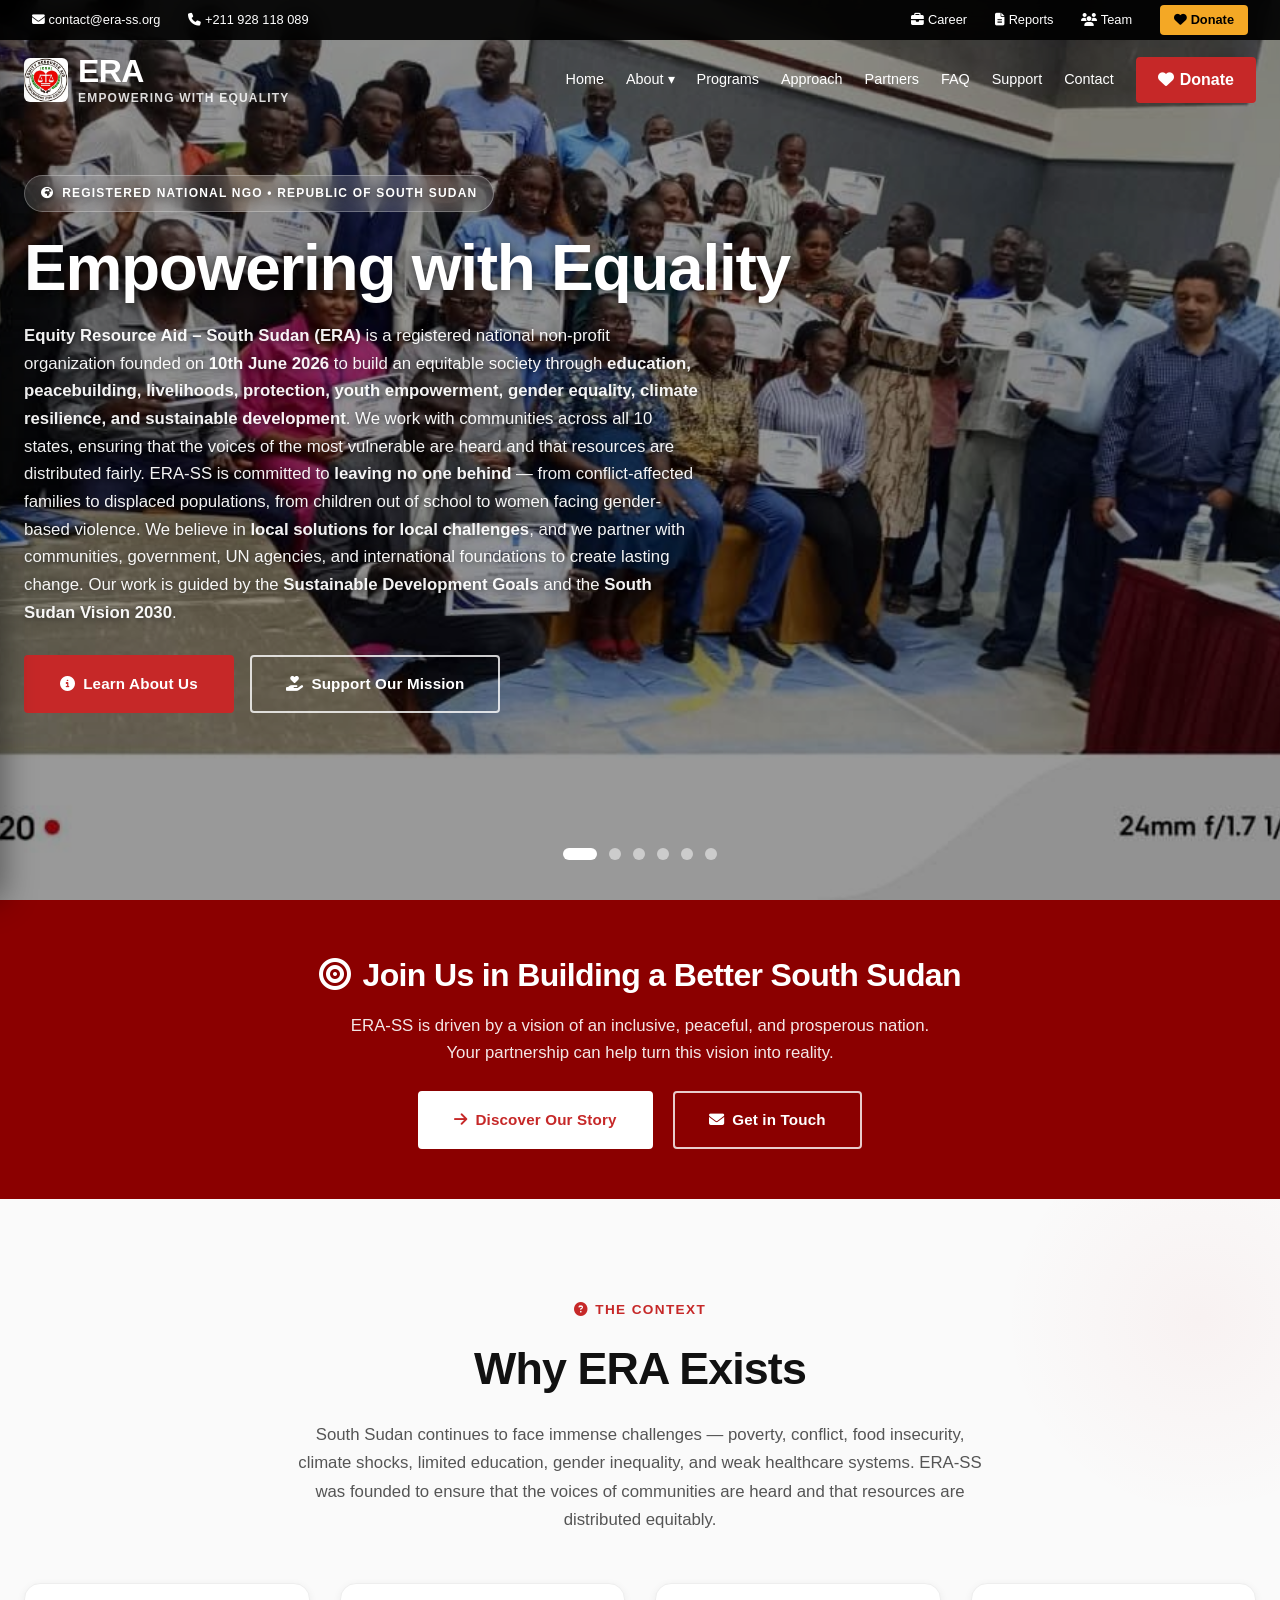
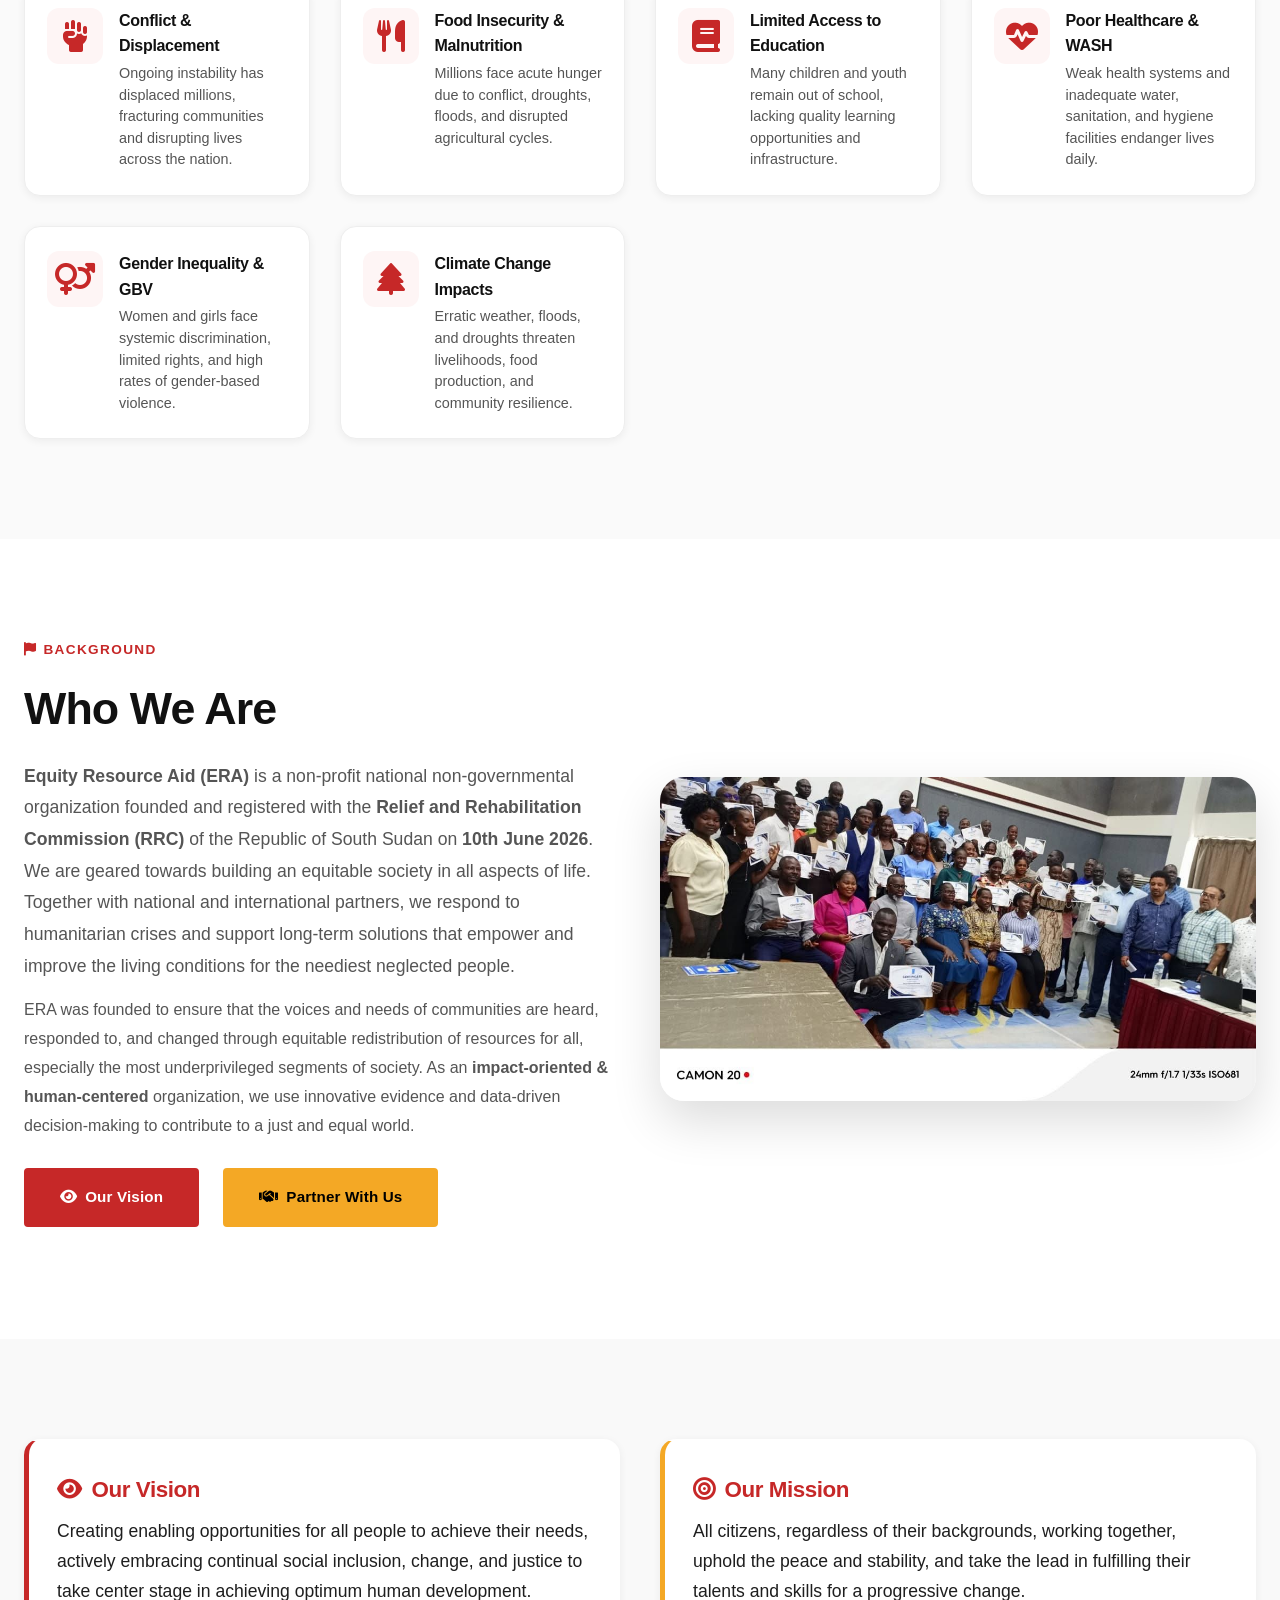
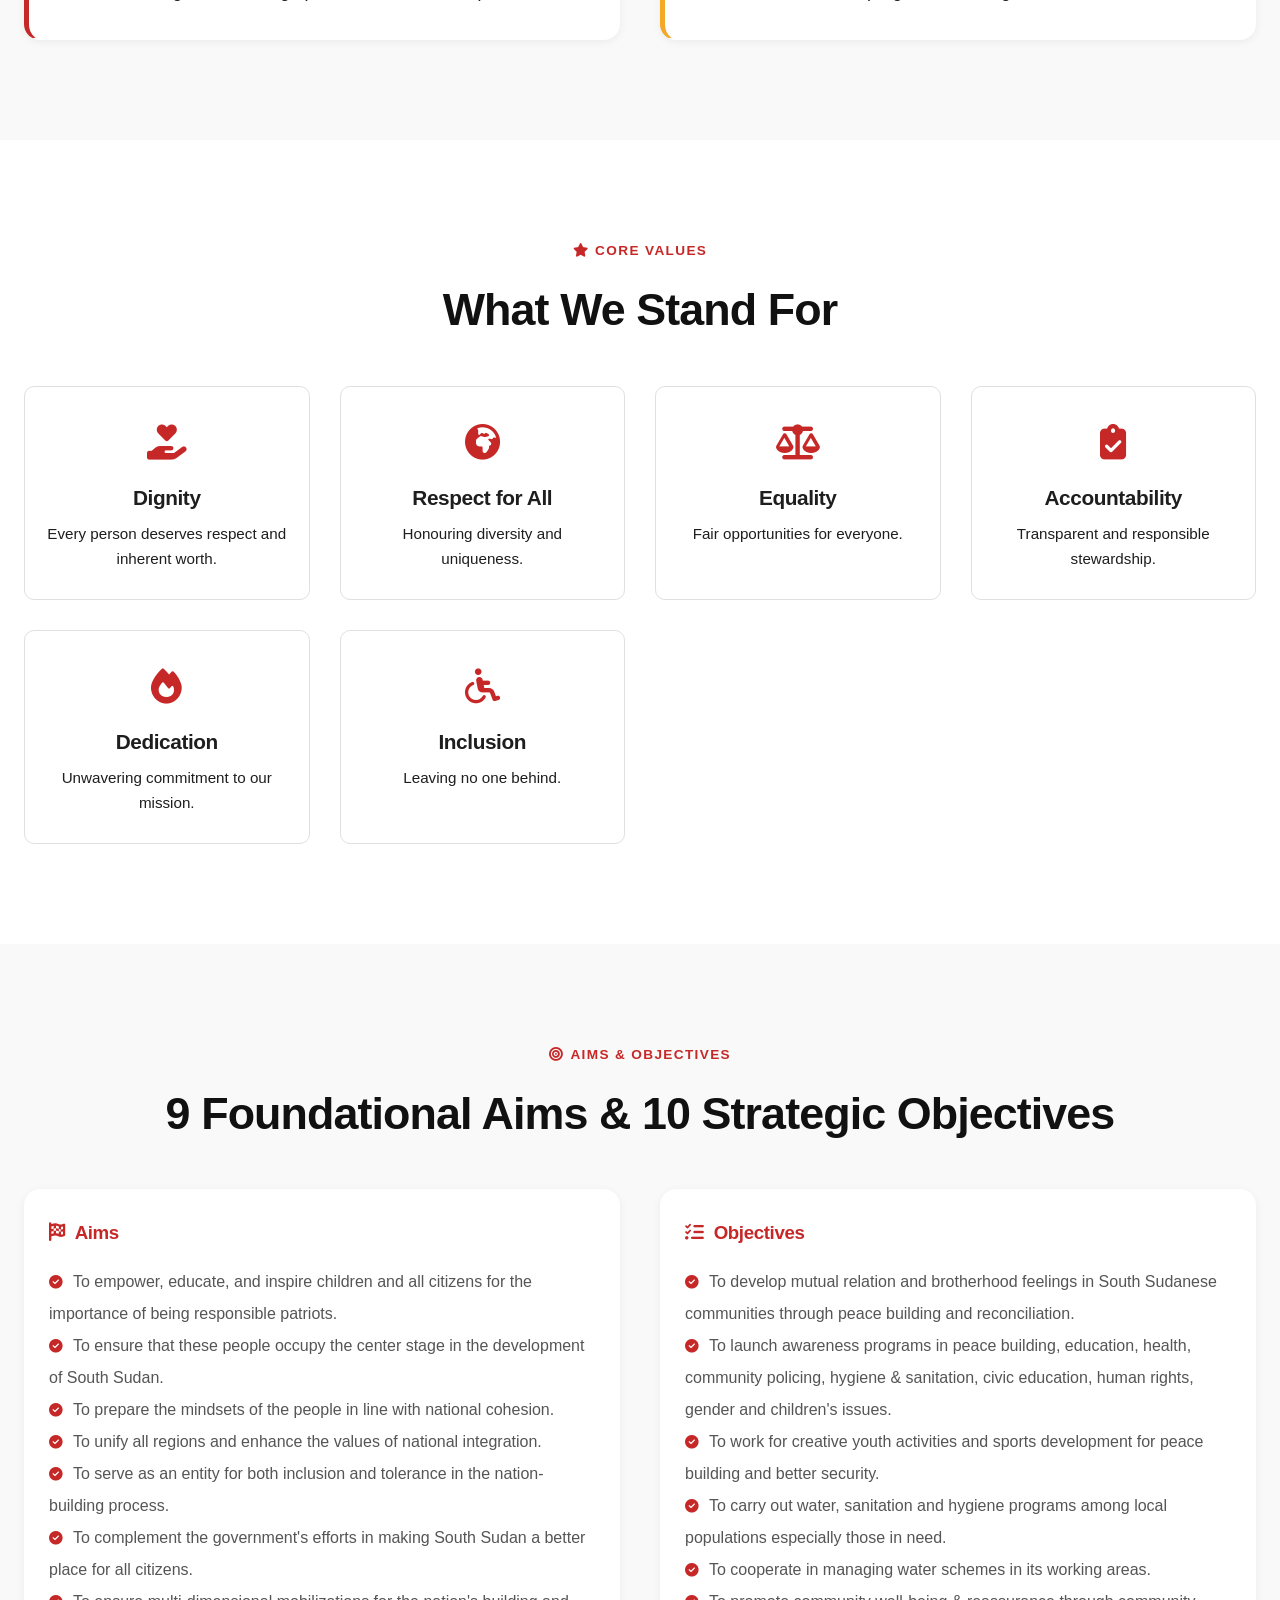
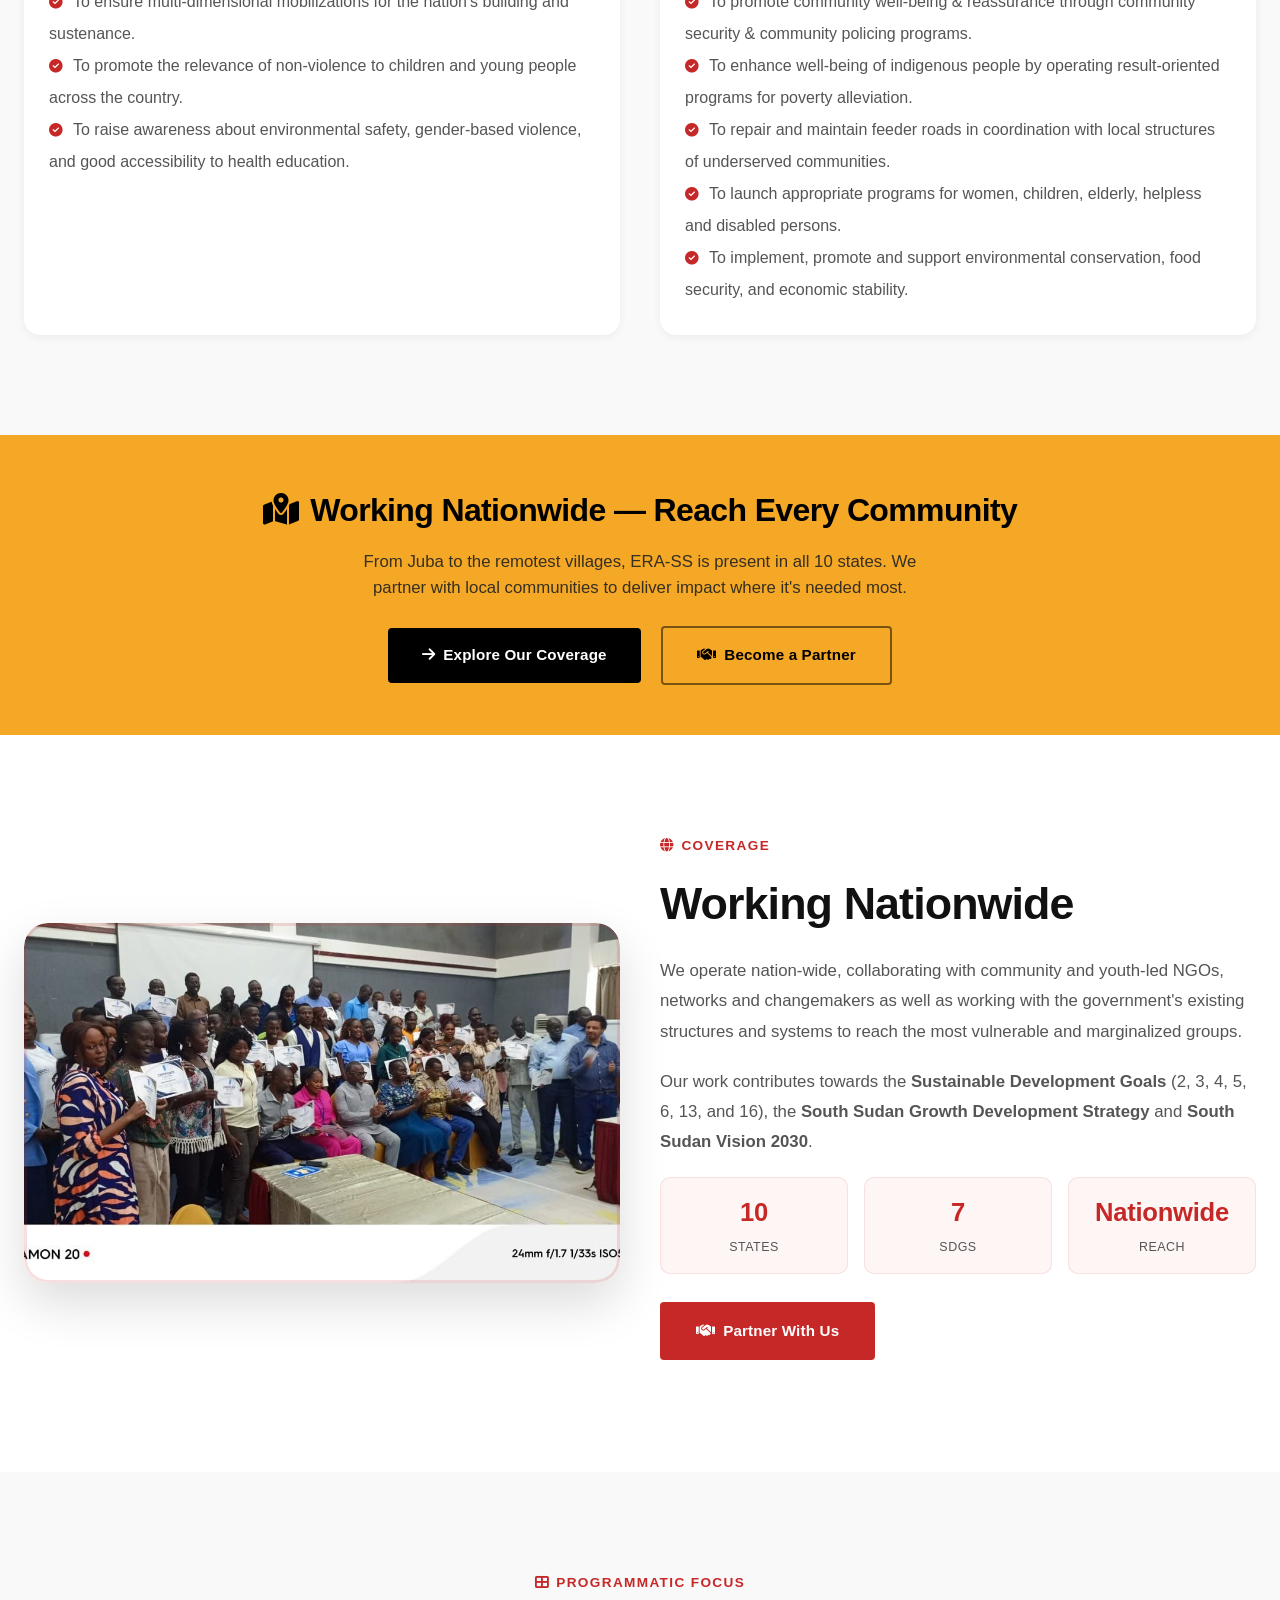
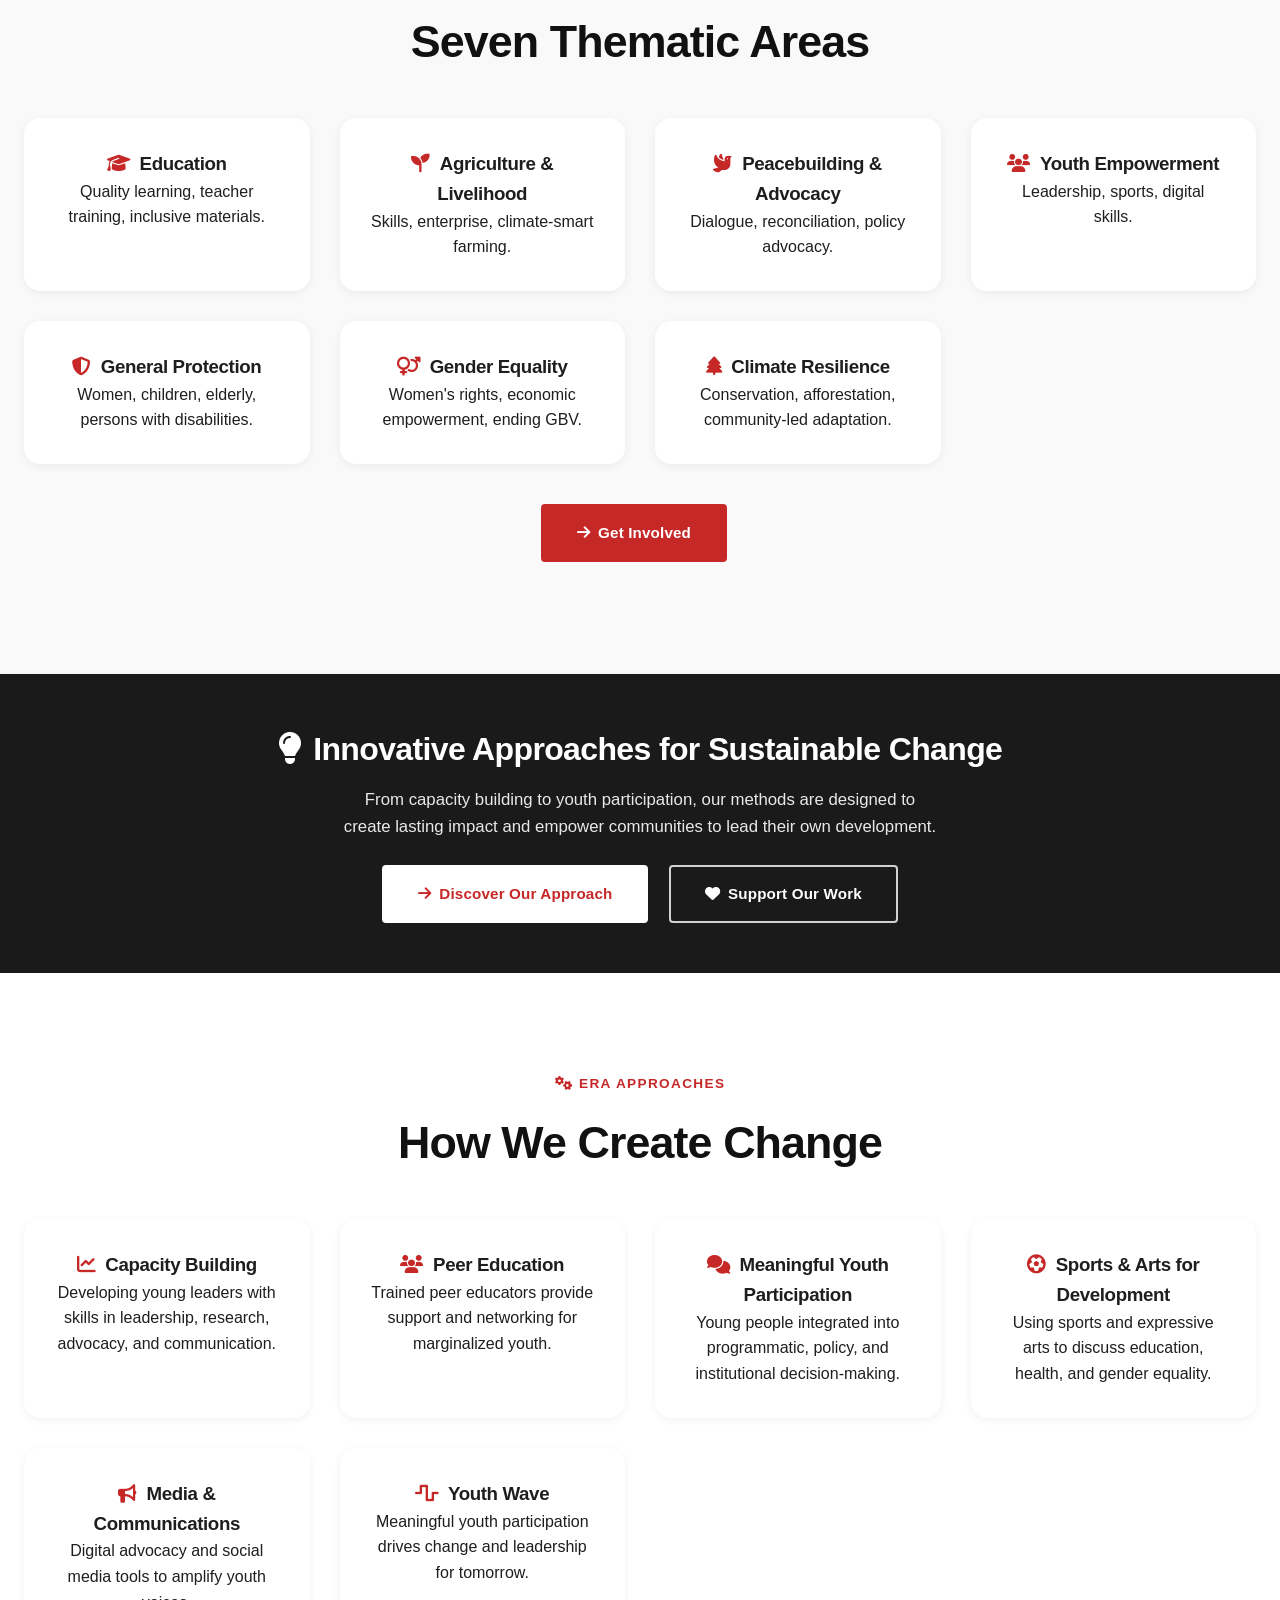
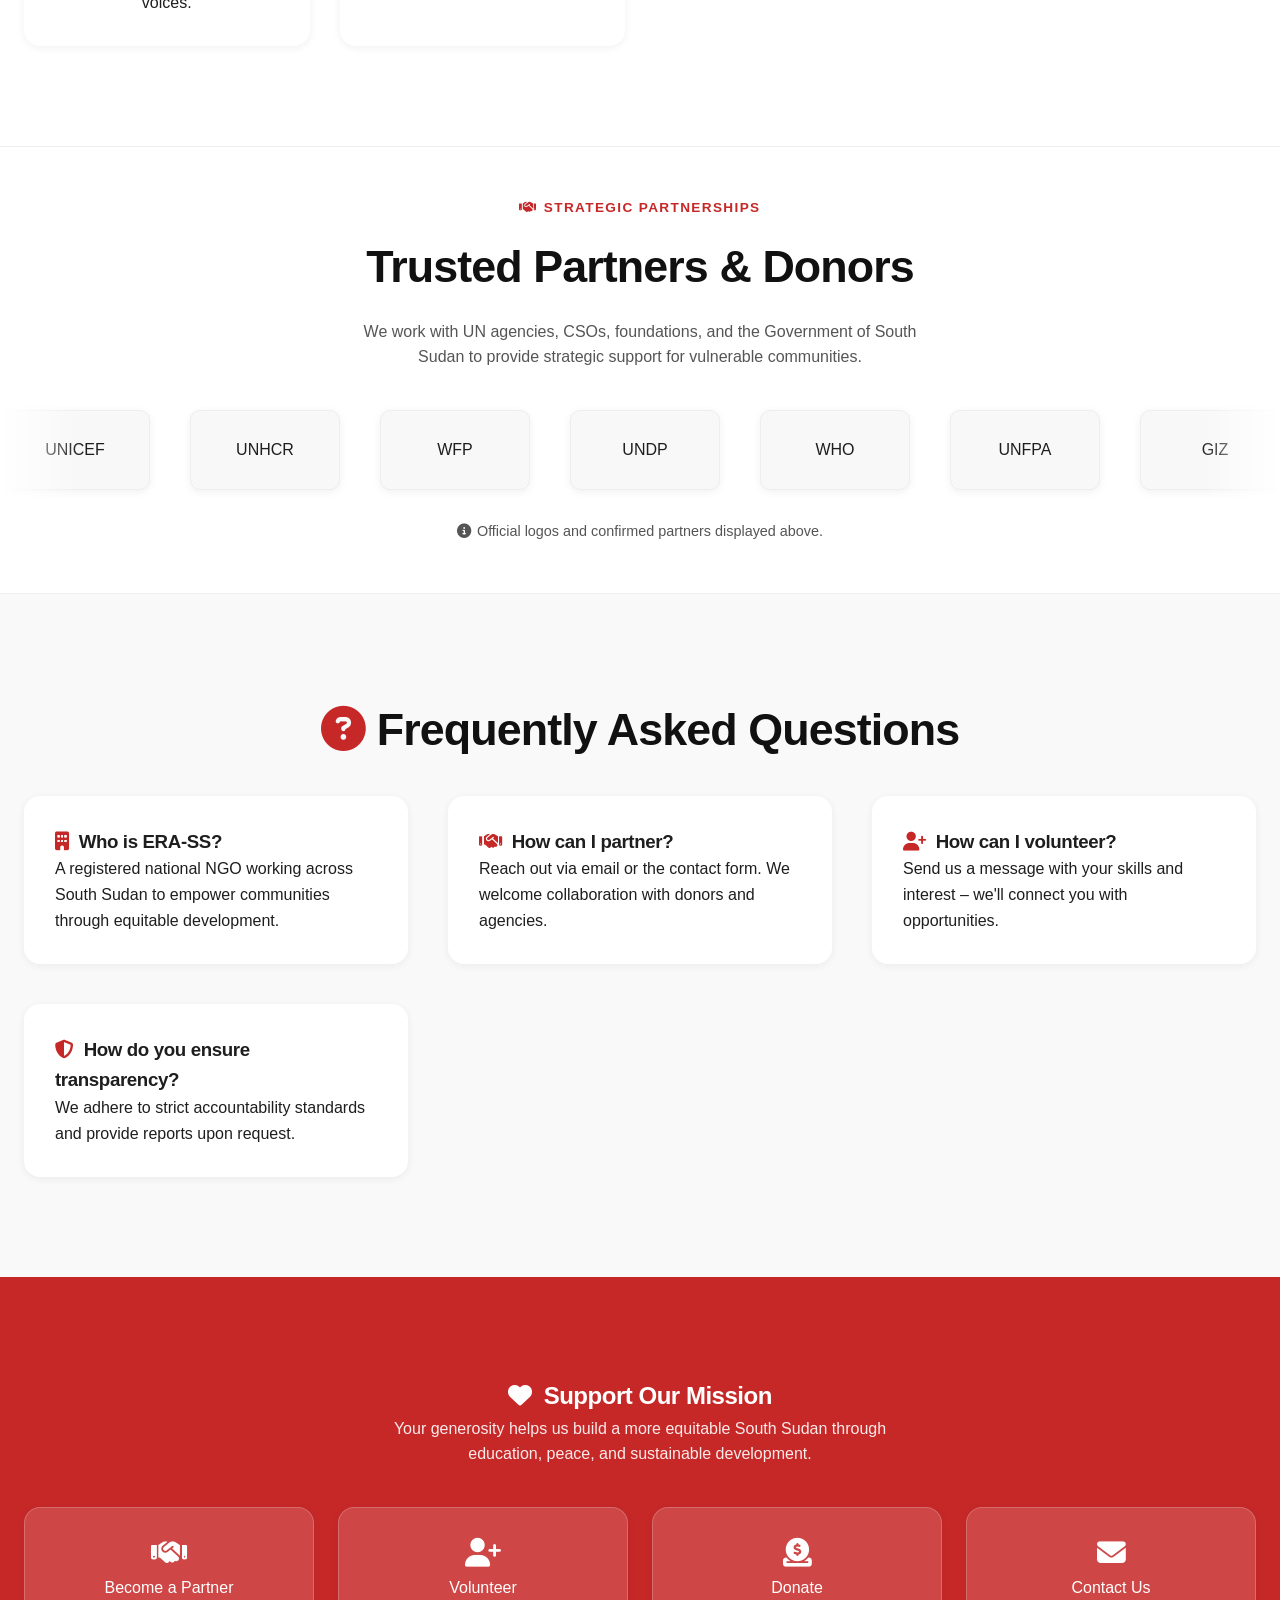
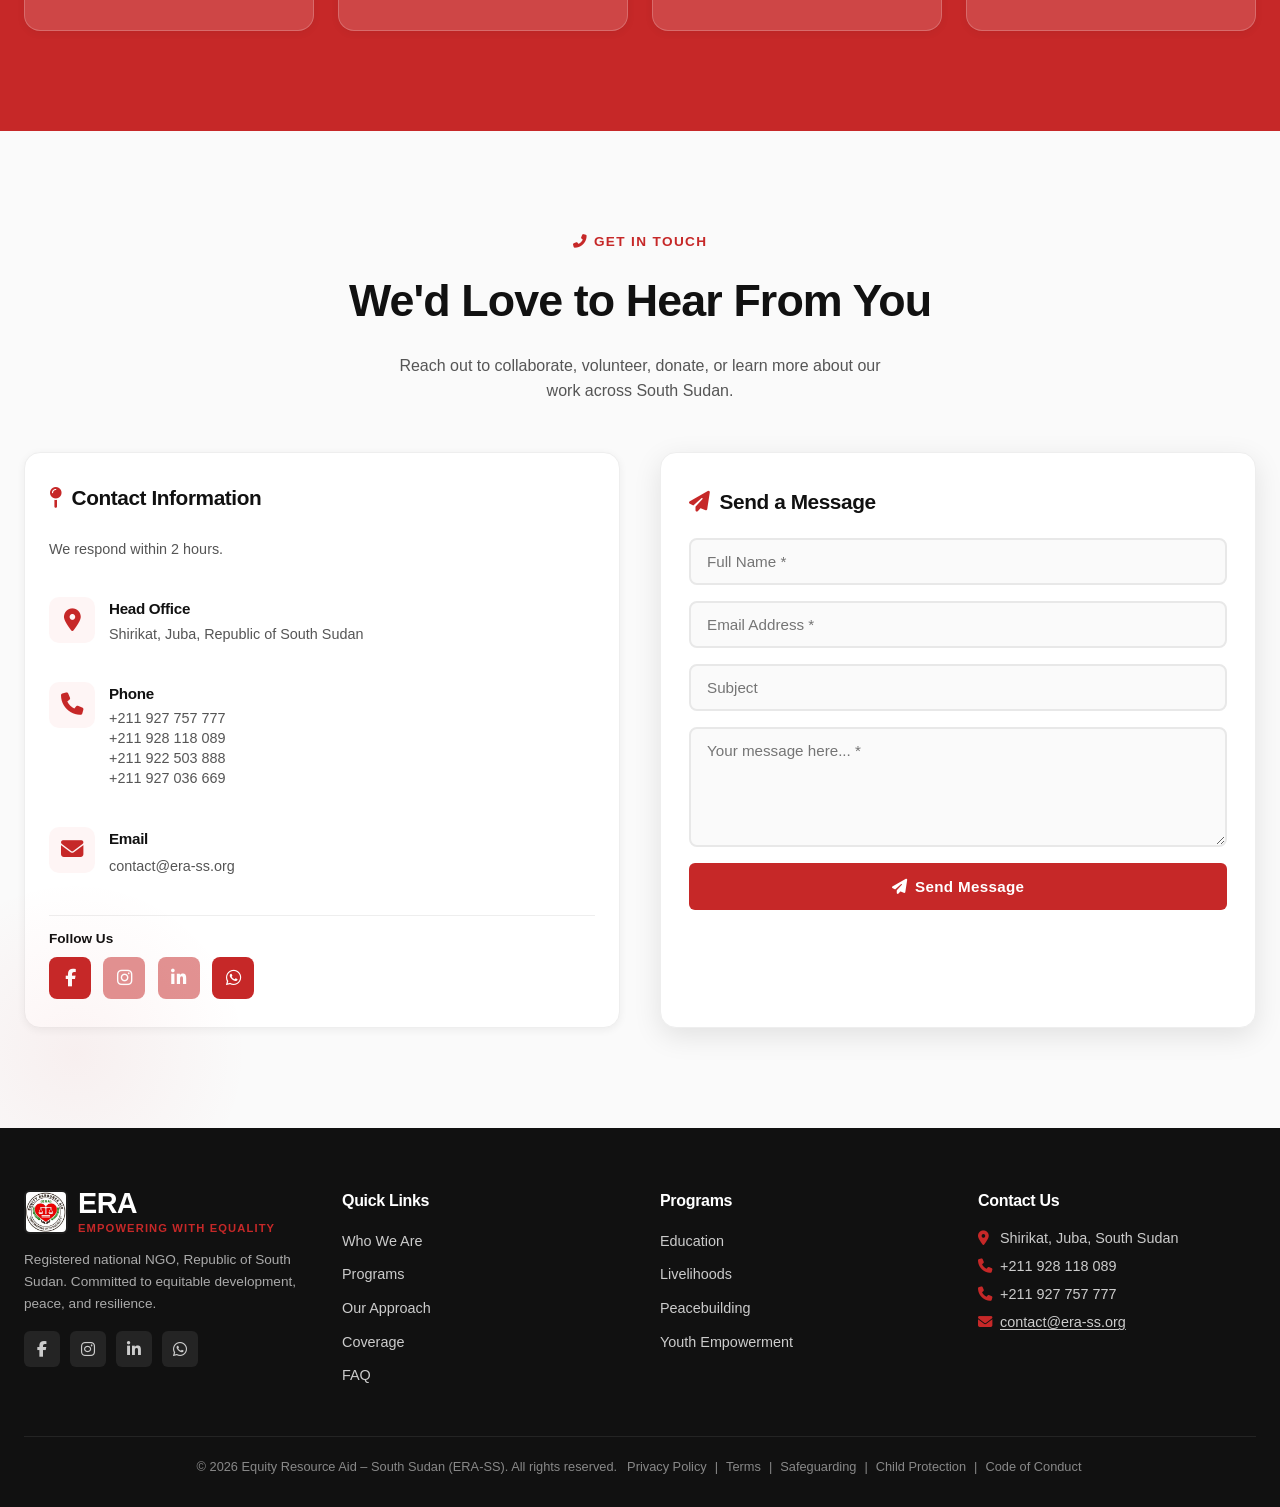
==== index.html @ f04acbd2 "Update index.html" ====
<!DOCTYPE html>
<html lang="en">
<head>
    <meta charset="UTF-8" />
    <meta name="viewport" content="width=device-width, initial-scale=1.0, viewport-fit=cover" />
    <title>ERA-SS | Empowering with Equality – Home</title>
    <meta name="description" content="Equity Resource Aid – South Sudan (ERA) is a registered national NGO working in education, peacebuilding, livelihoods, WASH, health, youth empowerment, gender equality, and climate resilience." />
    <meta name="theme-color" content="#C62828" />
    <link rel="stylesheet" href="style.css" />
    <link rel="stylesheet" href="https://cdnjs.cloudflare.com/ajax/libs/font-awesome/6.5.0/css/all.min.css" />
</head>
<body>

    <!-- ===== TOP BAR ===== -->
<div class="top-bar" id="topBar">
    <div class="top-bar-inner left">
        <a href="mailto:contact@era-ss.org">
            <i class="fas fa-envelope"></i>
            <span class="label">contact@era-ss.org</span>
        </a>
        <a href="tel:+211928118089">
            <i class="fas fa-phone"></i>
            <span class="label">+211 928 118 089</span>
        </a>
    </div>
    <div class="top-bar-inner right">
        <a href="career.html">
            <i class="fas fa-briefcase"></i>
            <span class="label">Career</span>
        </a>
        <a href="report.html">
            <i class="fas fa-file-alt"></i>
            <span class="label">Reports</span>
        </a>
        <a href="team.html">
            <i class="fas fa-users"></i>
            <span class="label">Team</span>
        </a>
        <a href="support.html" class="donate-btn">
            <i class="fas fa-heart"></i>
            <span class="label">Donate</span>
        </a>
    </div>
</div>

    <!-- ===== NAVBAR ===== -->
    <nav class="navbar" id="navbar">
        <div class="container">
            <a href="index.html" class="logo">
                <img src="assets/erass.jpeg" alt="ERA-SS Logo" onerror="this.outerHTML='<div class=\'logo-fallback\'>E</div>';" />
                <div class="logo-text-wrapper">
                    <span class="logo-text">ERA</span>
                    <span class="logo-sub">Empowering with Equality</span>
                </div>
            </a>
            <div class="nav-links">
                <a href="index.html" class="nav-link active">Home</a>
                <div class="dropdown">
                    <a href="about.html" class="nav-link">About ▾</a>
                    <div class="dropdown-menu">
                        <a href="about.html#history">Our Story</a>
                        <a href="about.html#vision-mission">Vision & Mission</a>
                        <a href="about.html#core-values">Core Values</a>
                        <a href="about.html#genesis">Our Genesis</a>
                        <a href="about.html#why-era-exists">Why ERA Exists</a>
                        <a href="about.html#transparency">Transparency</a>
                        <a href="about.html#sdgs">SDGs</a>
                        <a href="team.html">Meet Our Team</a>
                        <a href="report.html">Our Reports</a>
                        <a href="partners.html">Partners &amp; Donors</a>
                    </div>
                </div>
                <a href="programs.html" class="nav-link">Programs</a>
                <a href="approach.html" class="nav-link">Approach</a>
                <a href="partners.html" class="nav-link">Partners</a>
                <a href="faq.html" class="nav-link">FAQ</a>
                <a href="support.html" class="nav-link">Support</a>
                <a href="contact.html" class="nav-link">Contact</a>
                <a href="support.html" class="nav-donate"><i class="fas fa-heart" style="margin-right:6px;"></i>Donate</a>
            </div>
            <button class="mobile-toggle" id="mobileToggle" aria-label="Open menu">☰</button>
        </div>
    </nav>

    <!-- ===== MOBILE MENU ===== -->
    <div class="mobile-overlay" id="mobileOverlay"></div>
    <div class="mobile-menu" id="mobileMenu">
        <div class="mobile-menu-logo">
            <img src="assets/erass.jpeg" alt="ERA-SS Logo" onerror="this.outerHTML='<div class=\'mobile-logo-fallback\'>E</div>';" />
            <div class="mobile-logo-text-wrapper">
                <span class="mobile-logo-text">ERA</span>
                <span class="mobile-logo-sub">Empowering with Equality</span>
            </div>
        </div>
        <a href="index.html">Home</a>
        <button class="mobile-dropdown-btn" data-target="mobile-about-submenu">
            <span>About</span>
            <span class="dropdown-chevron">▾</span>
        </button>
        <div class="mobile-submenu" id="mobile-about-submenu">
            <a href="about.html#history">Our Story</a>
            <a href="about.html#vision-mission">Vision & Mission</a>
            <a href="about.html#core-values">Core Values</a>
            <a href="about.html#genesis">Our Genesis</a>
            <a href="about.html#why-era-exists">Why ERA Exists</a>
            <a href="about.html#transparency">Transparency</a>
            <a href="about.html#sdgs">SDGs</a>
            <a href="team.html">Meet Our Team</a>
            <a href="report.html">Our Reports</a>
            <a href="partners.html">Partners &amp; Donors</a>
        </div>
        <a href="programs.html">Programs</a>
        <a href="approach.html">Approach</a>
        <a href="partners.html">Partners</a>
        <a href="faq.html">FAQ</a>
        <a href="support.html">Support</a>
        <a href="contact.html">Contact</a>
        <a href="support.html" class="mobile-donate"><i class="fas fa-heart" style="margin-right:8px;"></i>Donate</a>
    </div>

    <!-- ===== MAIN CONTENT ===== -->
    <main>

        <!-- ===== HERO SLIDER ===== -->
        <section id="home" class="hero">
            <div class="slide active" style="background-image: url('assets/equity.jpg');" role="img" aria-label="Community gathering in South Sudan"></div>
            <div class="slide" style="background-image: url('assets/equity1.jpg');" role="img" aria-label="ERA-SS field work"></div>
            <div class="slide" style="background-image: url('assets/equity2.jpg');" role="img" aria-label="ERA-SS community engagement"></div>
            <div class="slide" style="background-image: url('assets/equity3.jpg');" role="img" aria-label="ERA-SS program activity"></div>
            <div class="slide" style="background-image: url('assets/equity4.jpg');" role="img" aria-label="ERA-SS program activity"></div>
            <div class="slide" style="background-image: url('assets/equity5.jpg');" role="img" aria-label="ERA-SS program activity"></div>
            <div class="slide-overlay"></div>
            <div class="hero-content container">
                <div class="hero-text">
                    <div class="hero-badge"><i class="fas fa-globe-africa" style="margin-right:8px;"></i>REGISTERED NATIONAL NGO • REPUBLIC OF SOUTH SUDAN</div>
                    <h1>Empowering with Equality</h1>
                    <p class="hero-description">
                        <strong>Equity Resource Aid – South Sudan (ERA)</strong> is a registered national non-profit organization
                        founded on <strong>10th June 2026</strong> to build an equitable society through <strong>education,
                        peacebuilding, livelihoods, protection, youth empowerment, gender equality, climate resilience,
                        and sustainable development</strong>. We work with communities across all 10 states, ensuring that
                        the voices of the most vulnerable are heard and that resources are distributed fairly.
                        ERA-SS is committed to <strong>leaving no one behind</strong> — from conflict-affected families
                        to displaced populations, from children out of school to women facing gender-based violence.
                        We believe in <strong>local solutions for local challenges</strong>, and we partner with
                        communities, government, UN agencies, and international foundations to create lasting change.
                        Our work is guided by the <strong>Sustainable Development Goals</strong> and the
                        <strong>South Sudan Vision 2030</strong>.
                    </p>
                    <div>
                        <a href="about.html" class="btn btn-primary"><i class="fas fa-info-circle" style="margin-right:8px;"></i>Learn About Us</a>
                        <a href="support.html" class="btn btn-outline"><i class="fas fa-hand-holding-heart" style="margin-right:8px;"></i>Support Our Mission</a>
                    </div>
                </div>
            </div>
            <div class="slider-dots" id="sliderDots"></div>
        </section>

        <!-- ===== CTA BANNER 1 (About) ===== -->
        <section id="about-cta" class="cta-banner" style="background: var(--era-primary-dark);">
            <div class="container">
                <h2><i class="fas fa-bullseye" style="margin-right:12px;"></i>Join Us in Building a Better South Sudan</h2>
                <p>ERA-SS is driven by a vision of an inclusive, peaceful, and prosperous nation. Your partnership can help turn this vision into reality.</p>
                <a href="about.html" class="btn btn-light"><i class="fas fa-arrow-right" style="margin-right:8px;"></i>Discover Our Story</a>
                <a href="contact.html" class="btn btn-outline-light"><i class="fas fa-envelope" style="margin-right:8px;"></i>Get in Touch</a>
            </div>
        </section>

        <!-- ===== WHY ERA EXISTS ===== -->
        <section id="why-era-exists" class="section why-era-section">
            <div class="container">
                <div class="text-center" style="margin-bottom: 48px;">
                    <p class="section-subtitle"><i class="fas fa-question-circle" style="margin-right:6px;"></i>The Context</p>
                    <h2 class="section-title">Why ERA Exists</h2>
                    <p style="max-width: 700px; margin: 0 auto; color: var(--text-muted); font-size: 1.05rem; line-height: 1.7;">
                        South Sudan continues to face immense challenges — poverty, conflict, food insecurity, climate shocks,
                        limited education, gender inequality, and weak healthcare systems. ERA-SS was founded to ensure that
                        the voices of communities are heard and that resources are distributed equitably.
                    </p>
                </div>
                <div class="grid-3">
                    <div class="challenge-card">
                        <div class="challenge-icon"><i class="fas fa-fist-raised"></i></div>
                        <div>
                            <h4>Conflict &amp; Displacement</h4>
                            <p>Ongoing instability has displaced millions, fracturing communities and disrupting lives across the nation.</p>
                        </div>
                    </div>
                    <div class="challenge-card">
                        <div class="challenge-icon"><i class="fas fa-utensils"></i></div>
                        <div>
                            <h4>Food Insecurity &amp; Malnutrition</h4>
                            <p>Millions face acute hunger due to conflict, droughts, floods, and disrupted agricultural cycles.</p>
                        </div>
                    </div>
                    <div class="challenge-card">
                        <div class="challenge-icon"><i class="fas fa-book"></i></div>
                        <div>
                            <h4>Limited Access to Education</h4>
                            <p>Many children and youth remain out of school, lacking quality learning opportunities and infrastructure.</p>
                        </div>
                    </div>
                    <div class="challenge-card">
                        <div class="challenge-icon"><i class="fas fa-heartbeat"></i></div>
                        <div>
                            <h4>Poor Healthcare &amp; WASH</h4>
                            <p>Weak health systems and inadequate water, sanitation, and hygiene facilities endanger lives daily.</p>
                        </div>
                    </div>
                    <div class="challenge-card">
                        <div class="challenge-icon"><i class="fas fa-venus-mars"></i></div>
                        <div>
                            <h4>Gender Inequality &amp; GBV</h4>
                            <p>Women and girls face systemic discrimination, limited rights, and high rates of gender-based violence.</p>
                        </div>
                    </div>
                    <div class="challenge-card">
                        <div class="challenge-icon"><i class="fas fa-tree"></i></div>
                        <div>
                            <h4>Climate Change Impacts</h4>
                            <p>Erratic weather, floods, and droughts threaten livelihoods, food production, and community resilience.</p>
                        </div>
                    </div>
                </div>
            </div>
        </section>

        <!-- ===== BACKGROUND / WHO WE ARE ===== -->
        <section id="background" class="section bg-white">
            <div class="container">
                <div class="grid-2" style="align-items: center;">
                    <div>
                        <p class="section-subtitle"><i class="fas fa-flag" style="margin-right:6px;"></i>Background</p>
                        <h2 class="section-title">Who We Are</h2>
                        <p style="font-size: 1.1rem; color: var(--text-muted); line-height: 1.8;">
                            <strong>Equity Resource Aid (ERA)</strong> is a non-profit national non-governmental organization
                            founded and registered with the <strong>Relief and Rehabilitation Commission (RRC)</strong> of
                            the Republic of South Sudan on <strong>10th June 2026</strong>. We are geared towards building
                            an equitable society in all aspects of life. Together with national and international partners,
                            we respond to humanitarian crises and support long-term solutions that empower and improve the
                            living conditions for the neediest neglected people.
                        </p>
                        <p style="margin-top: 14px; color: var(--text-muted); line-height: 1.8;">
                            ERA was founded to ensure that the voices and needs of communities are heard, responded to,
                            and changed through equitable redistribution of resources for all, especially the most
                            underprivileged segments of society. As an <strong>impact-oriented &amp; human-centered</strong>
                            organization, we use innovative evidence and data-driven decision-making to contribute to a
                            just and equal world.
                        </p>
                        <div style="margin-top: 28px; display: flex; flex-wrap: wrap; gap: 12px;">
                            <a href="about.html#vision-mission" class="btn btn-primary"><i class="fas fa-eye" style="margin-right:8px;"></i>Our Vision</a>
                            <a href="contact.html" class="btn btn-secondary"><i class="fas fa-handshake" style="margin-right:8px;"></i>Partner With Us</a>
                        </div>
                    </div>
                    <div>
                        <img src="assets/equity.jpg" alt="ERA-SS team" style="border-radius: var(--radius-xl); box-shadow: var(--shadow-lg); width: 100%;" loading="lazy" />
                    </div>
                </div>
            </div>
        </section>

        <!-- ===== VISION & MISSION ===== -->
        <section id="vision" class="section bg-light">
            <div class="container">
                <div class="grid-2">
                    <div class="card" style="border-left: 5px solid var(--era-primary); padding: 32px 28px;">
                        <h3 style="color: var(--era-primary); font-size: 1.4rem;"><i class="fas fa-eye" style="margin-right:10px;"></i>Our Vision</h3>
                        <p style="font-size: 1.1rem; margin-top: 10px; line-height: 1.7;">Creating enabling opportunities for all people to achieve their needs, actively embracing continual social inclusion, change, and justice to take center stage in achieving optimum human development.</p>
                    </div>
                    <div class="card" style="border-left: 5px solid var(--era-secondary); padding: 32px 28px;">
                        <h3 style="color: var(--era-primary); font-size: 1.4rem;"><i class="fas fa-bullseye" style="margin-right:10px;"></i>Our Mission</h3>
                        <p style="font-size: 1.1rem; margin-top: 10px; line-height: 1.7;">All citizens, regardless of their backgrounds, working together, uphold the peace and stability, and take the lead in fulfilling their talents and skills for a progressive change.</p>
                    </div>
                </div>
            </div>
        </section>

        <!-- ===== CORE VALUES ===== -->
        <section id="core-values" class="section bg-white">
            <div class="container text-center">
                <p class="section-subtitle"><i class="fas fa-star" style="margin-right:6px;"></i>Core Values</p>
                <h2 class="section-title">What We Stand For</h2>
                <div class="grid-3" style="margin-top: 40px;">
                    <div class="value-card"><span class="icon-wrap"><i class="fas fa-hand-holding-heart"></i></span><h3>Dignity</h3><p style="font-size: 0.95rem;">Every person deserves respect and inherent worth.</p></div>
                    <div class="value-card"><span class="icon-wrap"><i class="fas fa-globe-africa"></i></span><h3>Respect for All</h3><p style="font-size: 0.95rem;">Honouring diversity and uniqueness.</p></div>
                    <div class="value-card"><span class="icon-wrap"><i class="fas fa-balance-scale"></i></span><h3>Equality</h3><p style="font-size: 0.95rem;">Fair opportunities for everyone.</p></div>
                    <div class="value-card"><span class="icon-wrap"><i class="fas fa-clipboard-check"></i></span><h3>Accountability</h3><p style="font-size: 0.95rem;">Transparent and responsible stewardship.</p></div>
                    <div class="value-card"><span class="icon-wrap"><i class="fas fa-fire"></i></span><h3>Dedication</h3><p style="font-size: 0.95rem;">Unwavering commitment to our mission.</p></div>
                    <div class="value-card"><span class="icon-wrap"><i class="fas fa-wheelchair"></i></span><h3>Inclusion</h3><p style="font-size: 0.95rem;">Leaving no one behind.</p></div>
                </div>
            </div>
        </section>

        <!-- ===== AIMS & OBJECTIVES ===== -->
        <section id="aims" class="section bg-light">
            <div class="container">
                <div class="text-center" style="margin-bottom: 40px;">
                    <p class="section-subtitle"><i class="fas fa-bullseye" style="margin-right:6px;"></i>Aims &amp; Objectives</p>
                    <h2 class="section-title">9 Foundational Aims &amp; 10 Strategic Objectives</h2>
                </div>
                <div class="grid-2">
                    <div class="card" style="padding: 28px 24px;">
                        <h3 style="color: var(--era-primary); margin-bottom: 18px;"><i class="fas fa-flag-checkered" style="margin-right:10px;"></i>Aims</h3>
                        <ul style="list-style-type: none; padding-left: 0; color: var(--text-muted); line-height: 2;">
                            <li><i class="fas fa-check-circle" style="color:var(--era-primary);margin-right:10px;font-size:0.85rem;"></i>To empower, educate, and inspire children and all citizens for the importance of being responsible patriots.</li>
                            <li><i class="fas fa-check-circle" style="color:var(--era-primary);margin-right:10px;font-size:0.85rem;"></i>To ensure that these people occupy the center stage in the development of South Sudan.</li>
                            <li><i class="fas fa-check-circle" style="color:var(--era-primary);margin-right:10px;font-size:0.85rem;"></i>To prepare the mindsets of the people in line with national cohesion.</li>
                            <li><i class="fas fa-check-circle" style="color:var(--era-primary);margin-right:10px;font-size:0.85rem;"></i>To unify all regions and enhance the values of national integration.</li>
                            <li><i class="fas fa-check-circle" style="color:var(--era-primary);margin-right:10px;font-size:0.85rem;"></i>To serve as an entity for both inclusion and tolerance in the nation-building process.</li>
                            <li><i class="fas fa-check-circle" style="color:var(--era-primary);margin-right:10px;font-size:0.85rem;"></i>To complement the government's efforts in making South Sudan a better place for all citizens.</li>
                            <li><i class="fas fa-check-circle" style="color:var(--era-primary);margin-right:10px;font-size:0.85rem;"></i>To ensure multi-dimensional mobilizations for the nation's building and sustenance.</li>
                            <li><i class="fas fa-check-circle" style="color:var(--era-primary);margin-right:10px;font-size:0.85rem;"></i>To promote the relevance of non-violence to children and young people across the country.</li>
                            <li><i class="fas fa-check-circle" style="color:var(--era-primary);margin-right:10px;font-size:0.85rem;"></i>To raise awareness about environmental safety, gender-based violence, and good accessibility to health education.</li>
                        </ul>
                    </div>
                    <div class="card" style="padding: 28px 24px;">
                        <h3 style="color: var(--era-primary); margin-bottom: 18px;"><i class="fas fa-list-check" style="margin-right:10px;"></i>Objectives</h3>
                        <ul style="list-style-type: none; padding-left: 0; color: var(--text-muted); line-height: 2;">
                            <li><i class="fas fa-check-circle" style="color:var(--era-primary);margin-right:10px;font-size:0.85rem;"></i>To develop mutual relation and brotherhood feelings in South Sudanese communities through peace building and reconciliation.</li>
                            <li><i class="fas fa-check-circle" style="color:var(--era-primary);margin-right:10px;font-size:0.85rem;"></i>To launch awareness programs in peace building, education, health, community policing, hygiene &amp; sanitation, civic education, human rights, gender and children's issues.</li>
                            <li><i class="fas fa-check-circle" style="color:var(--era-primary);margin-right:10px;font-size:0.85rem;"></i>To work for creative youth activities and sports development for peace building and better security.</li>
                            <li><i class="fas fa-check-circle" style="color:var(--era-primary);margin-right:10px;font-size:0.85rem;"></i>To carry out water, sanitation and hygiene programs among local populations especially those in need.</li>
                            <li><i class="fas fa-check-circle" style="color:var(--era-primary);margin-right:10px;font-size:0.85rem;"></i>To cooperate in managing water schemes in its working areas.</li>
                            <li><i class="fas fa-check-circle" style="color:var(--era-primary);margin-right:10px;font-size:0.85rem;"></i>To promote community well-being &amp; reassurance through community security &amp; community policing programs.</li>
                            <li><i class="fas fa-check-circle" style="color:var(--era-primary);margin-right:10px;font-size:0.85rem;"></i>To enhance well-being of indigenous people by operating result-oriented programs for poverty alleviation.</li>
                            <li><i class="fas fa-check-circle" style="color:var(--era-primary);margin-right:10px;font-size:0.85rem;"></i>To repair and maintain feeder roads in coordination with local structures of underserved communities.</li>
                            <li><i class="fas fa-check-circle" style="color:var(--era-primary);margin-right:10px;font-size:0.85rem;"></i>To launch appropriate programs for women, children, elderly, helpless and disabled persons.</li>
                            <li><i class="fas fa-check-circle" style="color:var(--era-primary);margin-right:10px;font-size:0.85rem;"></i>To implement, promote and support environmental conservation, food security, and economic stability.</li>
                        </ul>
                    </div>
                </div>
            </div>
        </section>

        <!-- ===== CTA BANNER 2 (Coverage) ===== -->
        <section class="cta-banner" style="background: var(--era-secondary); color: #000;">
            <div class="container">
                <h2 style="color: #000;"><i class="fas fa-map-marked-alt" style="margin-right:12px;"></i>Working Nationwide — Reach Every Community</h2>
                <p style="color: #222;">From Juba to the remotest villages, ERA-SS is present in all 10 states. We partner with local communities to deliver impact where it's needed most.</p>
                <a href="programs.html" class="btn" style="background:#000;color:#fff;border-color:#000;"><i class="fas fa-arrow-right" style="margin-right:8px;"></i>Explore Our Coverage</a>
                <a href="partners.html" class="btn btn-outline-light" style="border-color:rgba(0,0,0,0.5);color:#000;"><i class="fas fa-handshake" style="margin-right:8px;"></i>Become a Partner</a>
            </div>
        </section>

        <!-- ===== COVERAGE ===== -->
        <section id="coverage" class="section bg-white">
            <div class="container">
                <div class="grid-2" style="align-items: center;">
                    <div class="coverage-image-wrapper">
                        <img src="assets/equity1.jpg" alt="South Sudan community members" loading="lazy" />
                    </div>
                    <div>
                        <p class="section-subtitle"><i class="fas fa-globe" style="margin-right:6px;"></i>Coverage</p>
                        <h2 class="section-title">Working Nationwide</h2>
                        <p style="font-size: 1.05rem; color: var(--text-muted); line-height: 1.8; margin-bottom: 20px;">
                            We operate nation-wide, collaborating with community and youth-led NGOs, networks and changemakers
                            as well as working with the government's existing structures and systems to reach the most
                            vulnerable and marginalized groups.
                        </p>
                        <p style="font-size: 1.05rem; color: var(--text-muted); line-height: 1.8; margin-bottom: 20px;">
                            Our work contributes towards the <strong>Sustainable Development Goals</strong> (2, 3, 4, 5, 6, 13, and 16),
                            the <strong>South Sudan Growth Development Strategy</strong> and <strong>South Sudan Vision 2030</strong>.
                        </p>
                        <div class="coverage-stats">
                            <div class="coverage-stat"><strong>10</strong><span>States</span></div>
                            <div class="coverage-stat"><strong>7</strong><span>SDGs</span></div>
                            <div class="coverage-stat"><strong>Nationwide</strong><span>Reach</span></div>
                        </div>
                        <div style="margin-top: 28px;">
                            <a href="contact.html" class="btn btn-primary"><i class="fas fa-handshake" style="margin-right:8px;"></i>Partner With Us</a>
                        </div>
                    </div>
                </div>
            </div>
        </section>

        <!-- ===== PROGRAMMATIC FOCUS ===== -->
        <section id="programs" class="section bg-light">
            <div class="container text-center">
                <p class="section-subtitle"><i class="fas fa-th-large" style="margin-right:6px;"></i>Programmatic Focus</p>
                <h2 class="section-title">Seven Thematic Areas</h2>
                <div class="grid-3" style="margin-top: 40px;">
                    <div class="card"><h3><i class="fas fa-graduation-cap" style="color:var(--era-primary);margin-right:10px;"></i>Education</h3><p>Quality learning, teacher training, inclusive materials.</p></div>
                    <div class="card"><h3><i class="fas fa-seedling" style="color:var(--era-primary);margin-right:10px;"></i>Agriculture &amp; Livelihood</h3><p>Skills, enterprise, climate-smart farming.</p></div>
                    <div class="card"><h3><i class="fas fa-dove" style="color:var(--era-primary);margin-right:10px;"></i>Peacebuilding &amp; Advocacy</h3><p>Dialogue, reconciliation, policy advocacy.</p></div>
                    <div class="card"><h3><i class="fas fa-users" style="color:var(--era-primary);margin-right:10px;"></i>Youth Empowerment</h3><p>Leadership, sports, digital skills.</p></div>
                    <div class="card"><h3><i class="fas fa-shield-alt" style="color:var(--era-primary);margin-right:10px;"></i>General Protection</h3><p>Women, children, elderly, persons with disabilities.</p></div>
                    <div class="card"><h3><i class="fas fa-venus-mars" style="color:var(--era-primary);margin-right:10px;"></i>Gender Equality</h3><p>Women's rights, economic empowerment, ending GBV.</p></div>
                    <div class="card"><h3><i class="fas fa-tree" style="color:var(--era-primary);margin-right:10px;"></i>Climate Resilience</h3><p>Conservation, afforestation, community-led adaptation.</p></div>
                </div>
                <div style="margin-top: 40px;">
                    <a href="programs.html" class="btn btn-primary"><i class="fas fa-arrow-right" style="margin-right:8px;"></i>Get Involved</a>
                </div>
            </div>
        </section>

        <!-- ===== CTA BANNER 3 (Approach) ===== -->
        <section class="cta-banner" style="background: #1a1a1a;">
            <div class="container">
                <h2><i class="fas fa-lightbulb" style="margin-right:12px;"></i>Innovative Approaches for Sustainable Change</h2>
                <p>From capacity building to youth participation, our methods are designed to create lasting impact and empower communities to lead their own development.</p>
                <a href="approach.html" class="btn btn-light"><i class="fas fa-arrow-right" style="margin-right:8px;"></i>Discover Our Approach</a>
                <a href="support.html" class="btn btn-outline-light"><i class="fas fa-heart" style="margin-right:8px;"></i>Support Our Work</a>
            </div>
        </section>

        <!-- ===== ERA APPROACHES ===== -->
        <section id="approach" class="section bg-white">
            <div class="container text-center">
                <p class="section-subtitle"><i class="fas fa-cogs" style="margin-right:6px;"></i>ERA Approaches</p>
                <h2 class="section-title">How We Create Change</h2>
                <div class="grid-3" style="margin-top: 40px;">
                    <div class="card"><h3><i class="fas fa-chart-line" style="color:var(--era-primary);margin-right:10px;"></i>Capacity Building</h3><p>Developing young leaders with skills in leadership, research, advocacy, and communication.</p></div>
                    <div class="card"><h3><i class="fas fa-users" style="color:var(--era-primary);margin-right:10px;"></i>Peer Education</h3><p>Trained peer educators provide support and networking for marginalized youth.</p></div>
                    <div class="card"><h3><i class="fas fa-comments" style="color:var(--era-primary);margin-right:10px;"></i>Meaningful Youth Participation</h3><p>Young people integrated into programmatic, policy, and institutional decision-making.</p></div>
                    <div class="card"><h3><i class="fas fa-futbol" style="color:var(--era-primary);margin-right:10px;"></i>Sports &amp; Arts for Development</h3><p>Using sports and expressive arts to discuss education, health, and gender equality.</p></div>
                    <div class="card"><h3><i class="fas fa-bullhorn" style="color:var(--era-primary);margin-right:10px;"></i>Media &amp; Communications</h3><p>Digital advocacy and social media tools to amplify youth voices.</p></div>
                    <div class="card"><h3><i class="fas fa-wave-square" style="color:var(--era-primary);margin-right:10px;"></i>Youth Wave</h3><p>Meaningful youth participation drives change and leadership for tomorrow.</p></div>
                </div>
            </div>
        </section>

        <!-- ===== PARTNERS MARQUEE ===== -->
        <section id="partners" class="partner-marquee-section">
            <div class="container">
                <p class="section-subtitle"><i class="fas fa-handshake" style="margin-right:6px;"></i>Strategic Partnerships</p>
                <h2 class="section-title">Trusted Partners &amp; Donors</h2>
                <p style="text-align:center;color:var(--text-muted);max-width:600px;margin:0 auto 10px;">
                    We work with UN agencies, CSOs, foundations, and the Government of South Sudan to provide strategic
                    support for vulnerable communities.
                </p>
            </div>
            <div class="partner-marquee-wrapper">
                <div class="partner-track">
                    <!-- Set 1 -->
                    <div class="partner-item"><img src="assets/partner1.jpg" alt="Partner 1" loading="lazy" onerror="this.style.display='none';this.parentElement.textContent='UNICEF'"></div>
                    <div class="partner-item"><img src="assets/partner2.jpg" alt="Partner 2" loading="lazy" onerror="this.style.display='none';this.parentElement.textContent='UNHCR'"></div>
                    <div class="partner-item"><img src="assets/partner3.jpg" alt="Partner 3" loading="lazy" onerror="this.style.display='none';this.parentElement.textContent='WFP'"></div>
                    <div class="partner-item"><img src="assets/partner4.jpg" alt="Partner 4" loading="lazy" onerror="this.style.display='none';this.parentElement.textContent='UNDP'"></div>
                    <div class="partner-item"><img src="assets/partner5.jpg" alt="Partner 5" loading="lazy" onerror="this.style.display='none';this.parentElement.textContent='WHO'"></div>
                    <div class="partner-item"><img src="assets/partner6.jpg" alt="Partner 6" loading="lazy" onerror="this.style.display='none';this.parentElement.textContent='UNFPA'"></div>
                    <div class="partner-item"><img src="assets/partner7.jpg" alt="Partner 7" loading="lazy" onerror="this.style.display='none';this.parentElement.textContent='GIZ'"></div>
                    <div class="partner-item"><img src="assets/partner8.jpg" alt="Partner 8" loading="lazy" onerror="this.style.display='none';this.parentElement.textContent='USAID'"></div>
                    <!-- Duplicate set for seamless loop -->
                    <div class="partner-item"><img src="assets/partner1.jpg" alt="Partner 1" loading="lazy" onerror="this.style.display='none';this.parentElement.textContent='UNICEF'"></div>
                    <div class="partner-item"><img src="assets/partner2.jpg" alt="Partner 2" loading="lazy" onerror="this.style.display='none';this.parentElement.textContent='UNHCR'"></div>
                    <div class="partner-item"><img src="assets/partner3.jpg" alt="Partner 3" loading="lazy" onerror="this.style.display='none';this.parentElement.textContent='WFP'"></div>
                    <div class="partner-item"><img src="assets/partner4.jpg" alt="Partner 4" loading="lazy" onerror="this.style.display='none';this.parentElement.textContent='UNDP'"></div>
                    <div class="partner-item"><img src="assets/partner5.jpg" alt="Partner 5" loading="lazy" onerror="this.style.display='none';this.parentElement.textContent='WHO'"></div>
                    <div class="partner-item"><img src="assets/partner6.jpg" alt="Partner 6" loading="lazy" onerror="this.style.display='none';this.parentElement.textContent='UNFPA'"></div>
                    <div class="partner-item"><img src="assets/partner7.jpg" alt="Partner 7" loading="lazy" onerror="this.style.display='none';this.parentElement.textContent='GIZ'"></div>
                    <div class="partner-item"><img src="assets/partner8.jpg" alt="Partner 8" loading="lazy" onerror="this.style.display='none';this.parentElement.textContent='USAID'"></div>
                </div>
            </div>
            <div class="container text-center" style="margin-top:20px;">
                <p style="color: var(--text-muted); font-size: 0.9rem;">
                    <i class="fas fa-info-circle" style="margin-right:6px;"></i>Official logos and confirmed partners displayed above.
                </p>
            </div>
        </section>

        <!-- ===== FAQ ===== -->
        <section id="faq" class="section bg-light">
            <div class="container">
                <h2 class="section-title text-center"><i class="fas fa-question-circle" style="color:var(--era-primary);margin-right:12px;"></i>Frequently Asked Questions</h2>
                <div class="grid-2" style="margin-top: 30px;">
                    <div class="card"><h3><i class="fas fa-building" style="color:var(--era-primary);margin-right:10px;"></i>Who is ERA-SS?</h3><p>A registered national NGO working across South Sudan to empower communities through equitable development.</p></div>
                    <div class="card"><h3><i class="fas fa-handshake" style="color:var(--era-primary);margin-right:10px;"></i>How can I partner?</h3><p>Reach out via email or the contact form. We welcome collaboration with donors and agencies.</p></div>
                    <div class="card"><h3><i class="fas fa-user-plus" style="color:var(--era-primary);margin-right:10px;"></i>How can I volunteer?</h3><p>Send us a message with your skills and interest – we'll connect you with opportunities.</p></div>
                    <div class="card"><h3><i class="fas fa-shield-alt" style="color:var(--era-primary);margin-right:10px;"></i>How do you ensure transparency?</h3><p>We adhere to strict accountability standards and provide reports upon request.</p></div>
                </div>
            </div>
        </section>

        <!-- ===== SUPPORT ===== -->
        <section id="support" class="section" style="background: var(--era-primary); color:#fff;">
            <div class="container text-center">
                <h2 style="color:#fff;"><i class="fas fa-heart" style="margin-right:12px;"></i>Support Our Mission</h2>
                <p style="max-width: 500px; margin: 0 auto; opacity: 0.9;">Your generosity helps us build a more equitable South Sudan through education, peace, and sustainable development.</p>
                <div class="grid-4" style="margin-top: 40px;">
                    <a href="contact.html" class="card" style="background: rgba(255,255,255,0.14); color:#fff; text-decoration: none; border: 1px solid rgba(255,255,255,0.2);"><i class="fas fa-handshake" style="font-size:1.8rem;display:block;margin-bottom:8px;"></i>Become a Partner</a>
                    <a href="contact.html" class="card" style="background: rgba(255,255,255,0.14); color:#fff; text-decoration: none; border: 1px solid rgba(255,255,255,0.2);"><i class="fas fa-user-plus" style="font-size:1.8rem;display:block;margin-bottom:8px;"></i>Volunteer</a>
                    <a href="contact.html" class="card" style="background: rgba(255,255,255,0.14); color:#fff; text-decoration: none; border: 1px solid rgba(255,255,255,0.2);"><i class="fas fa-donate" style="font-size:1.8rem;display:block;margin-bottom:8px;"></i>Donate</a>
                    <a href="contact.html" class="card" style="background: rgba(255,255,255,0.14); color:#fff; text-decoration: none; border: 1px solid rgba(255,255,255,0.2);"><i class="fas fa-envelope" style="font-size:1.8rem;display:block;margin-bottom:8px;"></i>Contact Us</a>
                </div>
            </div>
        </section>

        <!-- ===== CONTACT ===== -->
        <section id="contact" class="section contact-section">
            <div class="container">
                <div class="text-center" style="margin-bottom: 48px;">
                    <p class="section-subtitle"><i class="fas fa-phone-alt" style="margin-right:6px;"></i>Get In Touch</p>
                    <h2 class="section-title">We'd Love to Hear From You</h2>
                    <p style="color: var(--text-muted); max-width: 500px; margin: 0 auto;">Reach out to collaborate, volunteer, donate, or learn more about our work across South Sudan.</p>
                </div>
                <div class="grid-2" style="align-items: stretch;">
                    <div class="contact-info-card">
                        <h3 style="font-size: 1.3rem; color: #111; margin-bottom: 6px;"><i class="fas fa-map-pin" style="color:var(--era-primary);margin-right:10px;"></i>Contact Information</h3>
                        <p style="color: var(--text-muted); font-size: 0.9rem; margin-bottom: 8px;">We respond within 2 hours.</p>
                        <div class="contact-info-item">
                            <div class="contact-info-icon"><i class="fas fa-location-dot"></i></div>
                            <div><h4>Head Office</h4><p>Shirikat, Juba, Republic of South Sudan</p></div>
                        </div>
                        <div class="contact-info-item">
                            <div class="contact-info-icon"><i class="fas fa-phone"></i></div>
                            <div><h4>Phone</h4><p>+211 927 757 777<br>+211 928 118 089<br>+211 922 503 888<br>+211 927 036 669</p></div>
                        </div>
                        <div class="contact-info-item">
                            <div class="contact-info-icon"><i class="fas fa-envelope"></i></div>
                            <div><h4>Email</h4><a href="mailto:contact@era-ss.org">contact@era-ss.org</a></div>
                        </div>
                        <div style="margin-top: 8px; padding-top: 12px; border-top: 1px solid #eee;">
                            <p style="font-weight: 600; font-size: 0.85rem; margin-bottom: 8px; color: #111;">Follow Us</p>
                            <a href="https://www.facebook.com/people/Equity-Resource-Aid-South-Sudan/61590477338666/" target="_blank" class="social-icon-link" aria-label="Facebook"><i class="fab fa-facebook-f"></i></a>
                            <a href="javascript:void(0)" class="social-icon-link" aria-label="Instagram – coming soon" style="opacity:0.5; cursor:default;"><i class="fab fa-instagram"></i></a>
                            <a href="javascript:void(0)" class="social-icon-link" aria-label="LinkedIn – coming soon" style="opacity:0.5; cursor:default;"><i class="fab fa-linkedin-in"></i></a>
                            <a href="https://wa.me/211928118089" target="_blank" class="social-icon-link" aria-label="WhatsApp"><i class="fab fa-whatsapp"></i></a>
                        </div>
                    </div>
                    <div class="contact-form-card">
                        <h3 style="font-size: 1.3rem; color: #111; margin-bottom: 20px;"><i class="fas fa-paper-plane" style="color:var(--era-primary);margin-right:10px;"></i>Send a Message</h3>
                        <form style="display:flex; flex-direction:column; gap:16px;" id="contactForm">
                            <input type="text" placeholder="Full Name *" required aria-label="Full Name" />
                            <input type="email" placeholder="Email Address *" required aria-label="Email Address" />
                            <input type="text" placeholder="Subject" aria-label="Subject" />
                            <textarea rows="4" placeholder="Your message here... *" required aria-label="Your message"></textarea>
                            <button type="submit" class="btn-submit"><i class="fas fa-paper-plane" style="margin-right:8px;"></i>Send Message</button>
                        </form>
                    </div>
                </div>
            </div>
        </section>

    </main>

     <!-- ===== FOOTER ===== -->
    <footer class="footer">
        <div class="container">
            <div class="footer-grid">
                <div class="footer-col">
                    <div class="footer-logo">
                        <img src="assets/erass.jpeg" alt="ERA-SS Logo" class="footer-logo-img" onerror="this.outerHTML='<div style=\'width:44px;height:44px;background:var(--era-primary);border-radius:6px;display:flex;align-items:center;justify-content:center;color:#fff;font-weight:800;font-size:1.3rem;\'>E</div>';" />
                        <div class="footer-brand-wrapper">
                            <span class="footer-brand-name">ERA</span>
                            <span class="footer-brand-sub">Empowering with Equality</span>
                        </div>
                    </div>
                    <p class="footer-description">Registered national NGO, Republic of South Sudan. Committed to equitable development, peace, and resilience.</p>
                    <div class="footer-socials">
                        <a href="https://www.facebook.com/people/Equity-Resource-Aid-South-Sudan/61590477338666/" target="_blank" class="footer-social-icon"><i class="fab fa-facebook-f"></i></a>
                        <a href="https://www.instagram.com/equityresourceaid?igsh=MTRuMzd4bTc2azZmZA==" target="_blank" class="footer-social-icon"><i class="fab fa-instagram"></i></a>
                        <a href="https://www.linkedin.com/in/equity-resource-aid-south-sudan-45a908414" target="_blank" class="footer-social-icon"><i class="fab fa-linkedin-in"></i></a>
                        <a href="https://wa.me/211928118089" target="_blank" class="footer-social-icon"><i class="fab fa-whatsapp"></i></a>
                    </div>
                </div>
                <div class="footer-col">
                    <h4>Quick Links</h4>
                    <ul class="footer-links">
                        <li><a href="about.html">Who We Are</a></li>
                        <li><a href="programs.html">Programs</a></li>
                        <li><a href="approach.html">Our Approach</a></li>
                        <li><a href="coverage.html">Coverage</a></li>
                        <li><a href="faq.html">FAQ</a></li>
                    </ul>
                </div>
                <div class="footer-col">
                    <h4>Programs</h4>
                    <ul class="footer-links">
                        <li><a href="programs.html#programs-grid">Education</a></li>
                        <li><a href="programs.html#programs-grid">Livelihoods</a></li>
                        <li><a href="programs.html#programs-grid">Peacebuilding</a></li>
                        <li><a href="programs.html#programs-grid">Youth Empowerment</a></li>
                    </ul>
                </div>
                <div class="footer-col">
                    <h4>Contact Us</h4>
                    <ul class="footer-contact-info">
                        <li><i class="fas fa-location-dot" style="width:18px;color:var(--era-primary);"></i> Shirikat, Juba, South Sudan</li>
                        <li><i class="fas fa-phone" style="width:18px;color:var(--era-primary);"></i> +211 928 118 089</li>
                        <li><i class="fas fa-phone" style="width:18px;color:var(--era-primary);"></i> +211 927 757 777</li>
                        <li><i class="fas fa-envelope" style="width:18px;color:var(--era-primary);"></i> <a href="mailto:contact@era-ss.org">contact@era-ss.org</a></li>
                    </ul>
                </div>
            </div>
            <div class="footer-bottom">
                <p>© 2026 Equity Resource Aid – South Sudan (ERA-SS). All rights reserved.</p>
                <div class="footer-legal">
                    <a href="#">Privacy Policy</a> |
                    <a href="#">Terms</a> |
                    <a href="#">Safeguarding</a> |
                    <a href="#">Child Protection</a> |
                    <a href="#">Code of Conduct</a>
                </div>
            </div>
        </div>
    </footer>
    <script src="script.js"></script>
</body>
</html>
---- style.css ----
/* ============================================================
   style.css – Complete styles for ERA-SS multi-page website
   ============================================================ */

/* ---------- CSS Variables ---------- */
:root {
  --era-primary: #C62828;
  --era-primary-dark: #8B0000;
  --era-secondary: #F4A825;
  --era-dark: #1F1F1F;
  --era-light: #F9F9F9;
  --era-white: #FFFFFF;
  --font-primary: 'Archivo', sans-serif;
  --container-max: 1280px;
  --radius-sm: 6px;
  --radius-md: 10px;
  --radius-lg: 16px;
  --radius-xl: 24px;
  --shadow-sm: 0 2px 8px rgba(0, 0, 0, .06);
  --shadow-md: 0 8px 28px rgba(0, 0, 0, .10);
  --shadow-lg: 0 20px 50px rgba(0, 0, 0, .14);
  --shadow-xl: 0 30px 70px rgba(0, 0, 0, .18);
  --transition: 250ms ease;
  --transition-slow: 400ms ease;
  --text-dark: #1e1e1e;
  --text-muted: #555;
  --border-light: #E0E0E0;
  --border-lighter: #EEEEEE;
  --topbar-height: 40px;
}

/* ---------- Reset & Base ---------- */
* {
  margin: 0;
  padding: 0;
  box-sizing: border-box;
}
html {
  scroll-behavior: smooth;
  -webkit-text-size-adjust: 100%;
  scroll-padding-top: calc(var(--topbar-height) + 90px);
}
body {
  font-family: var(--font-primary);
  background: var(--era-white);
  color: var(--text-dark);
  line-height: 1.6;
  overflow-x: hidden;
  min-width: 320px;
  padding-top: calc(var(--topbar-height) + 80px);
}
h1, h2, h3, h4, h5, h6 {
  font-family: var(--font-primary);
  font-weight: 700;
  letter-spacing: -0.02em;
}
img {
  max-width: 100%;
  height: auto;
  display: block;
}
a {
  text-decoration: none;
}

/* ---------- TOP BAR ---------- */
.top-bar {
  position: fixed;
  top: 0;
  left: 0;
  right: 0;
  height: var(--topbar-height);
  background: rgba(0, 0, 0, 0.92);
  backdrop-filter: blur(10px);
  -webkit-backdrop-filter: blur(10px);
  color: #fff;
  font-size: 0.8rem;
  display: flex;
  align-items: center;
  justify-content: space-between;
  padding: 0 24px;
  z-index: 1002;
  transition: transform 0.35s ease;
}
.top-bar.hidden {
  transform: translateY(-100%);
}
.top-bar a {
  color: #fff;
  text-decoration: none;
  margin: 0 8px;
  white-space: nowrap;
  transition: color 0.2s;
}
.top-bar a:hover {
  color: var(--era-secondary);
}
.top-bar .donate-btn {
  background: var(--era-secondary);
  color: #000;
  font-weight: 700;
  padding: 5px 14px;
  border-radius: 4px;
  transition: background 0.25s, transform 0.2s;
  display: inline-block;
}
.top-bar .donate-btn:hover {
  background: #e0a61a;
  transform: scale(1.04);
}
.top-bar-inner {
  display: flex;
  align-items: center;
  gap: 12px;
  flex-shrink: 0;
}
@media (max-width: 768px) {
  .top-bar {
    display: none;
  }
  body {
    padding-top: 80px;
  }
}

/* ---------- NAVBAR ---------- */
.navbar {
  position: fixed;
  top: var(--topbar-height);
  left: 0;
  right: 0;
  height: 80px;
  background: transparent;
  z-index: 1001;
  transition: top 0.35s ease, background 0.35s ease, box-shadow 0.35s ease;
}
.navbar.scrolled {
  background: rgba(255, 255, 255, 0.98);
  box-shadow: 0 2px 24px rgba(0, 0, 0, 0.08);
  top: 0;
}
.navbar.scrolled .nav-link {
  color: var(--text-dark);
}
.navbar.scrolled .nav-link:hover {
  color: var(--era-primary);
}
.navbar.scrolled .logo-text {
  color: var(--era-dark);
}
.navbar.scrolled .logo-sub {
  color: var(--era-primary);
}
.navbar.scrolled .mobile-toggle {
  color: var(--era-primary);
}
@media (max-width: 768px) {
  .navbar {
    top: 0;
  }
}
.navbar .container {
  max-width: var(--container-max);
  margin: 0 auto;
  padding: 0 24px;
  height: 100%;
  display: flex;
  align-items: center;
  justify-content: space-between;
}

/* ----- LOGO ----- */
.logo {
  display: flex;
  align-items: center;
  gap: 10px;
  text-decoration: none;
  flex-shrink: 0;
}
.logo img {
  width: 44px;
  height: 44px;
  object-fit: contain;
  border-radius: 6px;
}
.logo-fallback {
  width: 44px;
  height: 44px;
  background: var(--era-primary);
  color: #fff;
  border-radius: 6px;
  display: flex;
  align-items: center;
  justify-content: center;
  font-weight: 800;
  font-size: 1.3rem;
  flex-shrink: 0;
}
.logo-text-wrapper {
  display: flex;
  flex-direction: column;
  line-height: 1.1;
  align-items: flex-start;
  min-width: 0; /* CRUCIAL FIX: Allows flex children to shrink and wrap text */
}
.logo-text {
  font-weight: 800;
  font-size: clamp(1.4rem, 4vw, 2rem); /* Responsive sizing */
  color: #fff;
  transition: color 0.35s;
  letter-spacing: -0.02em;
  line-height: 1.1;
  word-wrap: break-word;
}
.logo-sub {
  font-size: clamp(0.6rem, 2vw, 0.75rem); /* Readable size, replaced 0.35rem */
  letter-spacing: 0.1em;
  color: rgba(255, 255, 255, 0.85);
  text-transform: uppercase;
  transition: color 0.35s;
  font-weight: 600;
  margin-top: 2px;
  line-height: 1.2;
  white-space: normal; /* FIX: Allows text to wrap instead of cutting off */
  word-wrap: break-word;
  overflow-wrap: break-word;
}
.navbar.scrolled .logo-sub {
  color: var(--era-primary);
}

/* ----- NAV LINKS ----- */
.nav-links {
  display: flex;
  align-items: center;
  gap: 22px;
}
.nav-link {
  color: #fff;
  text-decoration: none;
  font-weight: 500;
  font-size: 0.9rem;
  position: relative;
  transition: color 0.3s;
  cursor: pointer;
  white-space: nowrap;
}
.nav-link::after {
  content: '';
  position: absolute;
  left: 0;
  bottom: -6px;
  width: 0;
  height: 2px;
  background: var(--era-secondary);
  transition: width 0.3s ease;
  border-radius: 1px;
}
.nav-link:hover {
  color: var(--era-secondary);
}
.nav-link:hover::after {
  width: 100%;
}
.navbar.scrolled .nav-link:hover {
  color: var(--era-primary);
}
.navbar.scrolled .nav-link::after {
  background: var(--era-primary);
}
@media (max-width: 1024px) {
  .nav-links {
    display: none;
  }
}

/* ----- DROPDOWN ----- */
.dropdown {
  position: relative;
  display: flex;
  align-items: center;
}
.dropdown-menu {
  position: absolute;
  top: calc(100% + 6px);
  left: -10px;
  background: #fff;
  border-radius: 10px;
  box-shadow: var(--shadow-xl);
  min-width: 230px;
  opacity: 0;
  visibility: hidden;
  transform: translateY(10px);
  transition: opacity 0.28s ease, visibility 0.28s ease, transform 0.28s ease;
  padding: 8px 0;
  z-index: 999;
  pointer-events: none;
}
.dropdown:hover .dropdown-menu,
.dropdown-menu:hover {
  opacity: 1;
  visibility: visible;
  transform: translateY(0);
  pointer-events: auto;
}
.dropdown::after {
  content: '';
  position: absolute;
  top: 100%;
  left: 0;
  right: 0;
  height: 14px;
}
.dropdown-menu a {
  display: block;
  padding: 11px 22px;
  color: var(--text-dark);
  text-decoration: none;
  font-size: 0.9rem;
  font-weight: 500;
  transition: background 0.2s, color 0.2s, padding-left 0.2s;
  white-space: nowrap;
}
.dropdown-menu a:hover {
  background: #f5f5f5;
  color: var(--era-primary);
  padding-left: 26px;
}

/* ----- NAV DONATE ----- */
.nav-donate {
  background: var(--era-primary);
  color: #fff !important;
  padding: 10px 22px;
  border-radius: 4px;
  font-weight: 700;
  transition: background 0.3s, transform 0.2s;
  display: inline-block;
}
.nav-donate:hover {
  background: var(--era-primary-dark);
  transform: translateY(-2px);
  box-shadow: 0 6px 20px rgba(198, 40, 40, 0.35);
}
.nav-donate::after {
  display: none !important;
}

/* ----- MOBILE TOGGLE ----- */
.mobile-toggle {
  display: none;
  background: none;
  border: none;
  color: var(--era-secondary);
  font-size: 2rem;
  cursor: pointer;
  transition: color 0.35s, transform 0.2s;
  padding: 6px 8px;
  border-radius: 4px;
  line-height: 1;
}
.mobile-toggle:hover {
  color: #fff;
  transform: scale(1.1);
}
.navbar.scrolled .mobile-toggle {
  color: var(--era-primary);
}
.navbar.scrolled .mobile-toggle:hover {
  color: var(--era-primary-dark);
}
@media (max-width: 1024px) {
  .mobile-toggle {
    display: block;
  }
}

/* ----- MOBILE OVERLAY ----- */
.mobile-overlay {
  position: fixed;
  inset: 0;
  background: rgba(0, 0, 0, 0.55);
  z-index: 1500;
  opacity: 0;
  visibility: hidden;
  transition: opacity 0.35s ease, visibility 0.35s ease;
}
.mobile-overlay.open {
  opacity: 1;
  visibility: visible;
}

/* ----- MOBILE MENU ----- */
.mobile-menu {
  position: fixed;
  top: 0;
  left: 0;
  width: 320px;
  max-width: 85vw;
  height: 100%;
  background: #1A1A1A;
  z-index: 2000;
  transform: translateX(-100%);
  transition: transform 0.4s cubic-bezier(0.4, 0, 0.2, 1);
  padding: 0 20px 30px;
  overflow-y: auto;
  box-shadow: 4px 0 30px rgba(0, 0, 0, 0.4);
  display: flex;
  flex-direction: column;
  gap: 4px;
}
.mobile-menu.open {
  transform: translateX(0);
}
.mobile-menu-logo {
  display: flex;
  align-items: center;
  gap: 12px;
  padding: 24px 0 22px;
  border-bottom: 1px solid rgba(255, 255, 255, 0.1);
  margin-bottom: 8px;
}
.mobile-menu-logo img {
  width: 48px;
  height: 48px;
  object-fit: contain;
  border-radius: 8px;
  background: rgba(255, 255, 255, 0.05);
  padding: 2px;
}
.mobile-logo-fallback {
  width: 48px;
  height: 48px;
  background: var(--era-primary);
  color: #fff;
  border-radius: 8px;
  display: flex;
  align-items: center;
  justify-content: center;
  font-weight: 800;
  font-size: 1.5rem;
  flex-shrink: 0;
}
.mobile-logo-text-wrapper {
  display: flex;
  flex-direction: column;
  line-height: 1.1;
  align-items: flex-start;
  min-width: 0; /* CRUCIAL FIX */
}
.mobile-logo-text {
  font-weight: 800;
  font-size: clamp(1.4rem, 4vw, 1.9rem);
  color: #fff;
  line-height: 1.1;
  letter-spacing: -0.02em;
  word-wrap: break-word;
}
.mobile-logo-sub {
  font-size: clamp(0.6rem, 2vw, 0.7rem);
  letter-spacing: 0.1em;
  text-transform: uppercase;
  color: var(--era-secondary);
  font-weight: 600;
  margin-top: 2px;
  line-height: 1.2;
  white-space: normal; /* FIX: Allows wrapping */
  word-wrap: break-word;
}
.mobile-menu a {
  display: block;
  padding: 13px 4px;
  color: #fff;
  text-decoration: none;
  border-bottom: 1px solid rgba(255, 255, 255, 0.08);
  font-size: 1rem;
  transition: color 0.2s, padding-left 0.2s;
}
.mobile-menu a:hover {
  color: var(--era-secondary);
  padding-left: 8px;
}
.mobile-menu .mobile-donate {
  background: var(--era-primary);
  text-align: center;
  border-radius: 4px;
  margin-top: 12px;
  padding: 14px;
  font-weight: 700;
  border-bottom: none;
}
.mobile-menu .mobile-donate:hover {
  background: var(--era-primary-dark);
  padding-left: 14px;
}
.mobile-dropdown-btn {
  display: flex;
  align-items: center;
  justify-content: space-between;
  width: 100%;
  padding: 14px 8px;
  background: none;
  border: none;
  border-bottom: 1px solid rgba(255, 255, 255, 0.08);
  color: #fff;
  font-family: var(--font-primary);
  font-size: 1rem;
  font-weight: 500;
  cursor: pointer;
  transition: color 0.2s;
  text-align: left;
}
.mobile-dropdown-btn:hover {
  color: var(--era-secondary);
}
.dropdown-chevron {
  display: inline-flex;
  align-items: center;
  transition: transform 0.3s ease;
  color: rgba(255, 255, 255, 0.7);
  margin-left: 8px;
}
.mobile-dropdown-btn.active .dropdown-chevron {
  transform: rotate(-180deg);
  color: var(--era-secondary);
}
.mobile-submenu {
  max-height: 0;
  overflow: hidden;
  transition: max-height 0.4s ease;
  background: rgba(255, 255, 255, 0.03);
  border-radius: 6px;
  margin-left: 8px;
}
.mobile-submenu.open {
  max-height: 2000px !important;
  overflow: visible !important;
}
.mobile-submenu a {
  padding: 10px 16px !important;
  font-size: 0.92rem !important;
  border-bottom: none !important;
  opacity: 0.85;
}
.mobile-submenu a:hover {
  opacity: 1;
  background: rgba(255, 255, 255, 0.05);
}

/* ---------- HERO ---------- */
.hero {
  position: relative;
  margin-top: calc(-1 * (var(--topbar-height) + 80px));
  min-height: 100vh; /* FIX: Changed from height to min-height to allow growth */
  height: auto; /* FIX: Ensures it expands if content is taller than viewport */
  overflow: hidden; /* Kept for slides, but min-height prevents clipping */
  display: flex;
  align-items: center;
}
.slide {
  position: absolute;
  inset: 0;
  background-size: cover;
  background-position: center;
  opacity: 0;
  transition: opacity 1.5s ease-in-out;
  will-change: opacity;
}
.slide.active {
  opacity: 1;
}
.slide-overlay {
  position: absolute;
  inset: 0;
  background: rgba(0, 0, 0, 0.40);
  z-index: 2;
  pointer-events: none;
}
.hero-content {
  position: relative;
  z-index: 3;
  width: 100%;
  padding: 120px 24px 80px; /* FIX: Added padding to prevent edge clipping */
  display: flex;
  align-items: center;
}
.hero-text {
  max-width: 780px;
  color: #fff;
  width: 100%;
}
.hero-badge {
  display: inline-block;
  background: rgba(255, 255, 255, 0.13);
  backdrop-filter: blur(12px);
  -webkit-backdrop-filter: blur(12px);
  padding: 8px 16px;
  border-radius: 50px;
  font-size: clamp(0.65rem, 2vw, 0.75rem);
  letter-spacing: 0.1em;
  text-transform: uppercase;
  border: 1px solid rgba(255, 255, 255, 0.28);
  margin-bottom: 20px;
  font-weight: 600;
  text-shadow: 0 2px 8px rgba(0, 0, 0, 0.6);
  color: #fff;
  white-space: normal; /* FIX: Allows badge text to wrap on small screens */
  word-wrap: break-word;
  text-align: center;
}
.hero-text h1 {
  font-size: clamp(2rem, 6vw, 4rem); /* FIX: Better scaling for mobile */
  font-weight: 800;
  line-height: 1.15;
  margin-bottom: 16px;
  text-shadow: 0 2px 12px rgba(0, 0, 0, 0.7);
  color: #fff;
  word-wrap: break-word;
}
.hero-text .hero-description {
  font-size: clamp(0.95rem, 2.5vw, 1.05rem);
  line-height: 1.65;
  opacity: 0.95;
  margin-bottom: 28px;
  max-width: 680px;
  text-shadow: 0 1px 6px rgba(0, 0, 0, 0.6);
  color: #fff;
}
.hero-text .hero-description strong {
  color: #fff;
  font-weight: 700;
}
.slider-dots {
  position: absolute;
  bottom: 40px;
  left: 50%;
  transform: translateX(-50%);
  display: flex;
  gap: 12px;
  z-index: 4;
}
.dot {
  width: 12px;
  height: 12px;
  border-radius: 50%;
  background: rgba(255, 255, 255, 0.5);
  cursor: pointer;
  transition: all 0.35s ease;
  border: 2px solid transparent;
}
.dot.active {
  background: #fff;
  width: 34px;
  border-radius: 12px;
  border-color: rgba(255, 255, 255, 0.6);
}
.dot:hover {
  background: rgba(255, 255, 255, 0.8);
  transform: scale(1.2);
}

/* ---------- BUTTONS ---------- */
.btn {
  display: inline-block;
  padding: 15px 34px;
  border-radius: 4px;
  font-weight: 700;
  text-decoration: none;
  transition: all 0.3s ease;
  cursor: pointer;
  font-size: 0.95rem;
  margin-right: 12px;
  margin-bottom: 12px; /* FIX: Prevents overlap when buttons wrap */
  letter-spacing: 0.01em;
}
.btn-primary {
  background: var(--era-primary);
  color: #fff;
  border: 2px solid var(--era-primary);
}
.btn-primary:hover {
  background: var(--era-primary-dark);
  border-color: var(--era-primary-dark);
  transform: translateY(-3px);
  box-shadow: 0 12px 30px rgba(0, 0, 0, 0.25);
}
.btn-outline {
  border: 2px solid rgba(255, 255, 255, 0.8);
  color: #fff;
  background: transparent;
}
.btn-outline:hover {
  background: #fff;
  color: var(--era-primary);
  border-color: #fff;
  transform: translateY(-3px);
  box-shadow: 0 12px 30px rgba(0, 0, 0, 0.25);
}
.btn-secondary {
  background: var(--era-secondary);
  color: #000;
  border: 2px solid var(--era-secondary);
}
.btn-secondary:hover {
  background: #e0a61a;
  border-color: #e0a61a;
  transform: translateY(-3px);
  box-shadow: 0 12px 30px rgba(244, 168, 37, 0.35);
}
.btn-light {
  background: #fff;
  color: var(--era-primary);
  border: 2px solid #fff;
}
.btn-light:hover {
  background: transparent;
  color: #fff;
  border-color: #fff;
}
.btn-outline-light {
  border: 2px solid rgba(255, 255, 255, 0.8);
  color: #fff;
  background: transparent;
}
.btn-outline-light:hover {
  background: #fff;
  color: var(--era-primary);
  border-color: #fff;
}
.btn-submit {
  display: inline-block;
  padding: 15px 36px;
  background: var(--era-primary);
  color: #fff;
  border: none;
  border-radius: 6px;
  font-weight: 700;
  font-size: 0.95rem;
  cursor: pointer;
  transition: all 0.3s;
  font-family: var(--font-primary);
  letter-spacing: 0.02em;
  width: 100%;
}
.btn-submit:hover {
  background: var(--era-primary-dark);
  transform: translateY(-2px);
  box-shadow: 0 10px 28px rgba(198, 40, 40, 0.3);
}

/* ---------- SECTIONS ---------- */
.section {
  padding: 100px 0;
}
.section-sm {
  padding: 70px 0;
}
.container {
  max-width: var(--container-max);
  margin: 0 auto;
  padding: 0 24px;
}
.section-subtitle {
  color: var(--era-primary);
  font-weight: 600;
  text-transform: uppercase;
  letter-spacing: 0.1em;
  font-size: 0.85rem;
  margin-bottom: 12px;
}
.section-title {
  font-size: clamp(2rem, 4vw, 2.8rem);
  font-weight: 700;
  margin-bottom: 16px;
  color: #111;
}
.bg-light {
  background: var(--era-light);
}
.bg-white {
  background: #fff;
}
.text-muted {
  color: var(--text-muted);
}
.text-center {
  text-align: center;
}

/* ---------- GRIDS ---------- */
.grid-2 {
  display: grid;
  grid-template-columns: repeat(auto-fit, minmax(340px, 1fr));
  gap: 40px;
}
.grid-3 {
  display: grid;
  grid-template-columns: repeat(auto-fit, minmax(280px, 1fr));
  gap: 30px;
}
.grid-4 {
  display: grid;
  grid-template-columns: repeat(auto-fit, minmax(220px, 1fr));
  gap: 24px;
}

/* ---------- TIMELINE ---------- */
.timeline {
  position: relative;
  padding-left: 40px;
  text-align: left;
  max-width: 800px;
  margin: 0 auto;
}
.timeline::before {
  content: '';
  position: absolute;
  left: 15px;
  top: 0;
  bottom: 0;
  width: 3px;
  background: var(--era-primary);
  opacity: 0.3;
}
.timeline-item {
  position: relative;
  margin-bottom: 30px;
}
.timeline-badge {
  position: absolute;
  left: -40px;
  top: 0;
  width: 32px;
  height: 32px;
  background: var(--era-primary);
  color: #fff;
  border-radius: 50%;
  display: flex;
  align-items: center;
  justify-content: center;
  font-size: 0.9rem;
}
.timeline-content {
  background: #fff;
  padding: 18px 24px;
  border-radius: 10px;
  box-shadow: 0 2px 8px rgba(0,0,0,0.05);
}
.timeline-content h3 {
  color: var(--era-primary);
  margin-bottom: 6px;
}

/* ---------- CARDS ---------- */
.card {
  background: #fff;
  border-radius: var(--radius-lg);
  padding: 30px;
  box-shadow: var(--shadow-sm);
  transition: var(--transition);
  border: 1px solid transparent;
}
.card:hover {
  transform: translateY(-6px);
  box-shadow: var(--shadow-md);
  border-color: #eee;
}
.card h3 i {
  margin-right: 10px;
  color: var(--era-primary);
}

/* ---------- VALUE CARDS ---------- */
.value-card {
  background: #fff;
  border-radius: var(--radius-md);
  padding: 28px 20px;
  text-align: center;
  border: 1px solid var(--border-light);
  transition: all 0.35s ease;
  cursor: default;
}
.value-card:hover {
  background: var(--era-primary);
  color: #fff;
  border-color: var(--era-primary);
  transform: translateY(-6px);
  box-shadow: var(--shadow-md);
}
.value-card h3 {
  font-size: 1.3rem;
  margin-bottom: 8px;
}
.value-card .icon-wrap {
  font-size: 2.2rem;
  margin-bottom: 10px;
  display: block;
  transition: transform 0.35s;
  color: var(--era-primary);
}
.value-card:hover .icon-wrap {
  transform: scale(1.2);
  color: #fff;
}
.value-card:hover p {
  color: rgba(255, 255, 255, 0.9);
}

/* ---------- CHALLENGE CARDS ---------- */
.why-era-section {
  background: #fafafa;
  position: relative;
  overflow: hidden;
}
.why-era-section::before {
  content: '';
  position: absolute;
  top: -80px;
  right: -120px;
  width: 400px;
  height: 400px;
  background: radial-gradient(circle, rgba(198, 40, 40, 0.04) 0%, transparent 70%);
  border-radius: 50%;
  pointer-events: none;
}
.challenge-card {
  background: #fff;
  border-radius: var(--radius-lg);
  padding: 24px 22px;
  display: flex;
  align-items: flex-start;
  gap: 16px;
  border: 1px solid var(--border-lighter);
  transition: all 0.3s ease;
  box-shadow: var(--shadow-sm);
}
.challenge-card:hover {
  transform: translateY(-4px);
  box-shadow: var(--shadow-md);
  border-color: #ddd;
}
.challenge-icon {
  font-size: 2rem;
  flex-shrink: 0;
  width: 56px;
  height: 56px;
  display: flex;
  align-items: center;
  justify-content: center;
  background: #fef5f5;
  border-radius: 12px;
  transition: transform 0.3s;
  color: var(--era-primary);
}
.challenge-card:hover .challenge-icon {
  transform: scale(1.1);
}
.challenge-card h4 {
  font-size: 1rem;
  font-weight: 700;
  margin-bottom: 4px;
  color: #111;
}
.challenge-card p {
  font-size: 0.9rem;
  color: var(--text-muted);
  line-height: 1.5;
  margin: 0;
}

/* ---------- COVERAGE ---------- */
.coverage-image-wrapper {
  position: relative;
  border-radius: var(--radius-xl);
  overflow: hidden;
  box-shadow: var(--shadow-lg);
}
.coverage-image-wrapper img {
  width: 100%;
  height: 100%;
  object-fit: cover;
  min-height: 360px;
  border-radius: var(--radius-xl);
}
.coverage-image-wrapper::after {
  content: '';
  position: absolute;
  inset: 0;
  border-radius: var(--radius-xl);
  border: 3px solid rgba(198, 40, 40, 0.15);
  pointer-events: none;
}
.coverage-stats {
  display: flex;
  flex-wrap: wrap;
  gap: 16px;
  margin-top: 20px;
}
.coverage-stat {
  background: #fef5f5;
  border-radius: var(--radius-md);
  padding: 14px 18px;
  text-align: center;
  flex: 1;
  min-width: 70px;
  border: 1px solid rgba(198, 40, 40, 0.1);
}
.coverage-stat strong {
  display: block;
  font-size: 1.6rem;
  color: var(--era-primary);
  font-weight: 800;
  letter-spacing: -0.01em;
}
.coverage-stat span {
  font-size: 0.78rem;
  color: var(--text-muted);
  font-weight: 500;
  text-transform: uppercase;
  letter-spacing: 0.04em;
}

/* ---------- PARTNER MARQUEE ---------- */
.partner-marquee-section {
  background: #fff;
  padding: 50px 0;
  border-top: 1px solid #eee;
  border-bottom: 1px solid #eee;
  position: relative;
  overflow: hidden;
}
.partner-marquee-section .section-subtitle {
  text-align: center;
}
.partner-marquee-section .section-title {
  text-align: center;
}
.partner-marquee-wrapper {
  position: relative;
  overflow: hidden;
  margin-top: 30px;
  padding: 10px 0;
}
.partner-marquee-wrapper::before,
.partner-marquee-wrapper::after {
  content: '';
  position: absolute;
  top: 0;
  bottom: 0;
  width: 80px;
  z-index: 2;
  pointer-events: none;
}
.partner-marquee-wrapper::before {
  left: 0;
  background: linear-gradient(to right, #fff, transparent);
}
.partner-marquee-wrapper::after {
  right: 0;
  background: linear-gradient(to left, #fff, transparent);
}
.partner-track {
  display: flex;
  gap: 40px;
  animation: scrollPartners 35s linear infinite;
  width: max-content;
}
.partner-item {
  display: flex;
  align-items: center;
  justify-content: center;
  height: 80px;
  min-width: 150px;
  background: #f8f8f8;
  border-radius: 10px;
  padding: 12px 24px;
  box-shadow: var(--shadow-sm);
  border: 1px solid #eee;
  transition: all 0.3s;
  flex-shrink: 0;
}
.partner-item img {
  max-height: 52px;
  max-width: 120px;
  object-fit: contain;
  filter: grayscale(0.2);
  transition: filter 0.3s, transform 0.3s;
}
.partner-item:hover {
  background: #fff;
  box-shadow: var(--shadow-md);
  border-color: var(--era-primary);
}
.partner-item:hover img {
  filter: grayscale(0);
  transform: scale(1.04);
}
@keyframes scrollPartners {
  0% { transform: translateX(0); }
  100% { transform: translateX(-50%); }
}

/* ---------- CONTACT ---------- */
.contact-section {
  position: relative;
  background: #fafafa;
  overflow: hidden;
}
.contact-section::before {
  content: '';
  position: absolute;
  bottom: -100px;
  left: -100px;
  width: 350px;
  height: 350px;
  background: radial-gradient(circle, rgba(198, 40, 40, 0.05) 0%, transparent 70%);
  border-radius: 50%;
  pointer-events: none;
}
.contact-info-card {
  background: #fff;
  border-radius: var(--radius-lg);
  padding: 28px 24px;
  box-shadow: var(--shadow-sm);
  border: 1px solid var(--border-lighter);
  height: 100%;
  display: flex;
  flex-direction: column;
  gap: 18px;
}
.contact-info-item {
  display: flex;
  align-items: flex-start;
  gap: 14px;
  padding: 10px 0;
}
.contact-info-icon {
  width: 46px;
  height: 46px;
  background: #fef5f5;
  border-radius: 10px;
  display: flex;
  align-items: center;
  justify-content: center;
  font-size: 1.4rem;
  flex-shrink: 0;
  color: var(--era-primary);
}
.contact-info-item h4 {
  font-size: 0.95rem;
  font-weight: 700;
  margin-bottom: 2px;
  color: #111;
}
.contact-info-item p,
.contact-info-item a {
  font-size: 0.9rem;
  color: var(--text-muted);
  text-decoration: none;
  line-height: 1.4;
  transition: color 0.2s;
}
.contact-info-item a:hover {
  color: var(--era-primary);
}
.contact-form-card {
  background: #fff;
  border-radius: var(--radius-lg);
  padding: 32px 28px;
  box-shadow: var(--shadow-md);
  border: 1px solid var(--border-lighter);
  height: 100%;
}
.contact-form-card input,
.contact-form-card textarea {
  width: 100%;
  padding: 13px 16px;
  border: 2px solid #e8e8e8;
  border-radius: 8px;
  font-family: var(--font-primary);
  font-size: 0.95rem;
  transition: border-color 0.3s, box-shadow 0.3s;
  background: #fafafa;
  resize: vertical;
}
.contact-form-card input:focus,
.contact-form-card textarea:focus {
  outline: none;
  border-color: var(--era-primary);
  box-shadow: 0 0 0 3px rgba(198, 40, 40, 0.08);
  background: #fff;
}
.contact-form-card textarea {
  min-height: 120px;
}

/* ---------- SOCIAL ICONS ---------- */
.social-icon-link {
  display: inline-flex;
  align-items: center;
  justify-content: center;
  width: 42px;
  height: 42px;
  background: var(--era-primary);
  color: #fff;
  border-radius: 8px;
  text-decoration: none;
  margin-right: 8px;
  transition: all 0.3s;
  font-size: 1.1rem;
}
.social-icon-link:hover {
  background: var(--era-primary-dark);
  transform: translateY(-3px);
  box-shadow: 0 8px 20px rgba(198, 40, 40, 0.3);
}

/* ---------- CTA BANNER ---------- */
.cta-banner {
  background: var(--era-primary);
  color: #fff;
  padding: 50px 0;
  text-align: center;
}
.cta-banner h2 {
  color: #fff;
  font-size: 2rem;
  margin-bottom: 12px;
}
.cta-banner p {
  opacity: 0.9;
  max-width: 600px;
  margin: 0 auto 24px;
  font-size: 1.05rem;
  color: #fff;
}
.cta-banner .btn {
  margin: 0 8px;
}

/* ---------- FOOTER ---------- */
.footer {
  background: #111;
  color: #ccc;
  padding: 60px 0 30px;
}
.footer a {
  color: #ccc;
  text-decoration: none;
  transition: color 0.2s;
}
.footer a:hover {
  color: var(--era-secondary);
}
.footer-grid {
  display: grid;
  grid-template-columns: repeat(auto-fit, minmax(200px, 1fr));
  gap: 40px;
}
.footer-col {
  min-width: 0;
}
.footer-logo {
  display: flex;
  align-items: center;
  gap: 10px;
  margin-bottom: 14px;
}
.footer-logo-img {
  width: 44px;
  height: 44px;
  border-radius: 6px;
  object-fit: contain;
  background: rgba(255, 255, 255, 0.05);
  padding: 2px;
}
.footer-brand-wrapper {
  display: flex;
  flex-direction: column;
  line-height: 1.1;
  align-items: flex-start;
  min-width: 0; /* CRUCIAL FIX */
}
.footer-brand-name {
  font-weight: 800;
  font-size: clamp(1.4rem, 4vw, 1.8rem);
  color: #fff;
  line-height: 1.1;
  letter-spacing: -0.02em;
  word-wrap: break-word;
}
.footer-brand-sub {
  font-size: clamp(0.6rem, 2vw, 0.7rem);
  letter-spacing: 0.1em;
  text-transform: uppercase;
  color: var(--era-primary);
  font-weight: 600;
  margin-top: 2px;
  line-height: 1.2;
  white-space: normal; /* FIX: Allows wrapping */
  word-wrap: break-word;
}
.footer-description {
  font-size: 0.85rem;
  margin-bottom: 16px;
  color: #aaa;
}
.footer-socials {
  display: flex;
  gap: 10px;
  margin-top: 12px;
}
.footer-social-icon {
  display: inline-flex;
  align-items: center;
  justify-content: center;
  width: 36px;
  height: 36px;
  background: rgba(255, 255, 255, 0.08);
  color: #fff;
  border-radius: 6px;
  transition: all 0.3s ease;
}
.footer-social-icon:hover {
  background: var(--era-primary);
  color: #fff;
  transform: translateY(-2px);
}
.footer h4 {
  color: #fff;
  font-size: 1rem;
  margin-bottom: 14px;
  font-weight: 700;
}
.footer-links {
  list-style: none;
  padding: 0;
  margin: 0;
}
.footer-links li {
  margin-bottom: 8px;
}
.footer-links li a {
  font-size: 0.9rem;
  transition: padding-left 0.2s;
}
.footer-links li a:hover {
  padding-left: 5px;
  color: var(--era-secondary);
}
.footer-contact-info {
  list-style: none;
  padding: 0;
  margin: 0;
  font-size: 0.9rem;
}
.footer-contact-info li {
  margin-bottom: 8px;
  line-height: 1.4;
}
.footer-contact-info a {
  text-decoration: underline;
  text-underline-offset: 2px;
}
.footer-bottom {
  border-top: 1px solid rgba(255, 255, 255, 0.08);
  margin-top: 40px;
  padding-top: 20px;
  text-align: center;
  font-size: 0.8rem;
  color: #888;
  display: flex;
  flex-wrap: wrap;
  justify-content: center;
  align-items: center;
  gap: 8px;
}
.footer-legal {
  display: inline-flex;
  flex-wrap: wrap;
  gap: 6px;
}
.footer-legal a {
  color: #888;
  margin: 0 2px;
}
.footer-legal a:hover {
  color: var(--era-secondary);
}

/* ============================================================
   RESPONSIVE MEDIA QUERIES (Cleaned & Optimized)
   ============================================================ */

@media (max-width: 1024px) {
  .grid-2 {
    grid-template-columns: 1fr;
    gap: 28px;
  }
  .grid-3 {
    grid-template-columns: 1fr 1fr;
    gap: 16px;
  }
  .grid-4 {
    grid-template-columns: 1fr 1fr;
    gap: 14px;
  }
}

@media (max-width: 768px) {
  .section {
    padding: 60px 0;
  }
  .container {
    padding: 0 16px;
  }
  .btn {
    padding: 13px 24px;
    font-size: 0.9rem;
    margin-right: 0;
    margin-bottom: 12px;
    width: 100%;
    max-width: 300px;
    text-align: center;
  }
  
  /* Hero Mobile Fixes */
  .hero {
    min-height: 100vh;
    height: auto;
  }
  .hero-content {
    padding: 100px 20px 60px;
    text-align: center;
  }
  .hero-text {
    margin: 0 auto;
    text-align: center;
  }
  .hero-text .hero-description {
    margin-left: auto;
    margin-right: auto;
  }
  .hero-text > div {
    display: flex;
    flex-direction: column;
    gap: 12px;
    align-items: center;
  }
  
  .grid-3, .grid-4 {
    grid-template-columns: 1fr;
  }
  
  .challenge-card {
    flex-direction: column;
    align-items: flex-start;
    gap: 10px;
  }
  
  .coverage-image-wrapper img {
    min-height: 240px;
  }
  
  .partner-item {
    height: 60px;
    min-width: 110px;
    padding: 8px 14px;
  }
  .partner-item img {
    max-height: 38px;
    max-width: 80px;
  }
  .partner-track {
    gap: 24px;
  }
  
  .cta-banner h2 {
    font-size: 1.5rem;
  }
  .cta-banner .btn {
    margin: 4px;
  }
}

@media (max-width: 480px) {
  .hero {
    min-height: 100vh;
  }
  .hero-text h1 {
    font-size: 1.8rem; /* Safe fallback for clamp */
  }
  .hero-badge {
    font-size: 0.65rem;
    padding: 7px 14px;
  }
  .slider-dots {
    bottom: 20px;
    gap: 8px;
  }
  .dot {
    width: 10px;
    height: 10px;
  }
  .dot.active {
    width: 26px;
  }
  
  .partner-item {
    min-width: 80px;
    height: 50px;
    padding: 6px 10px;
  }
  .partner-item img {
    max-height: 30px;
    max-width: 60px;
  }
  .partner-track {
    gap: 16px;
  }
  
  .mobile-menu {
    width: 85vw;
  }
}
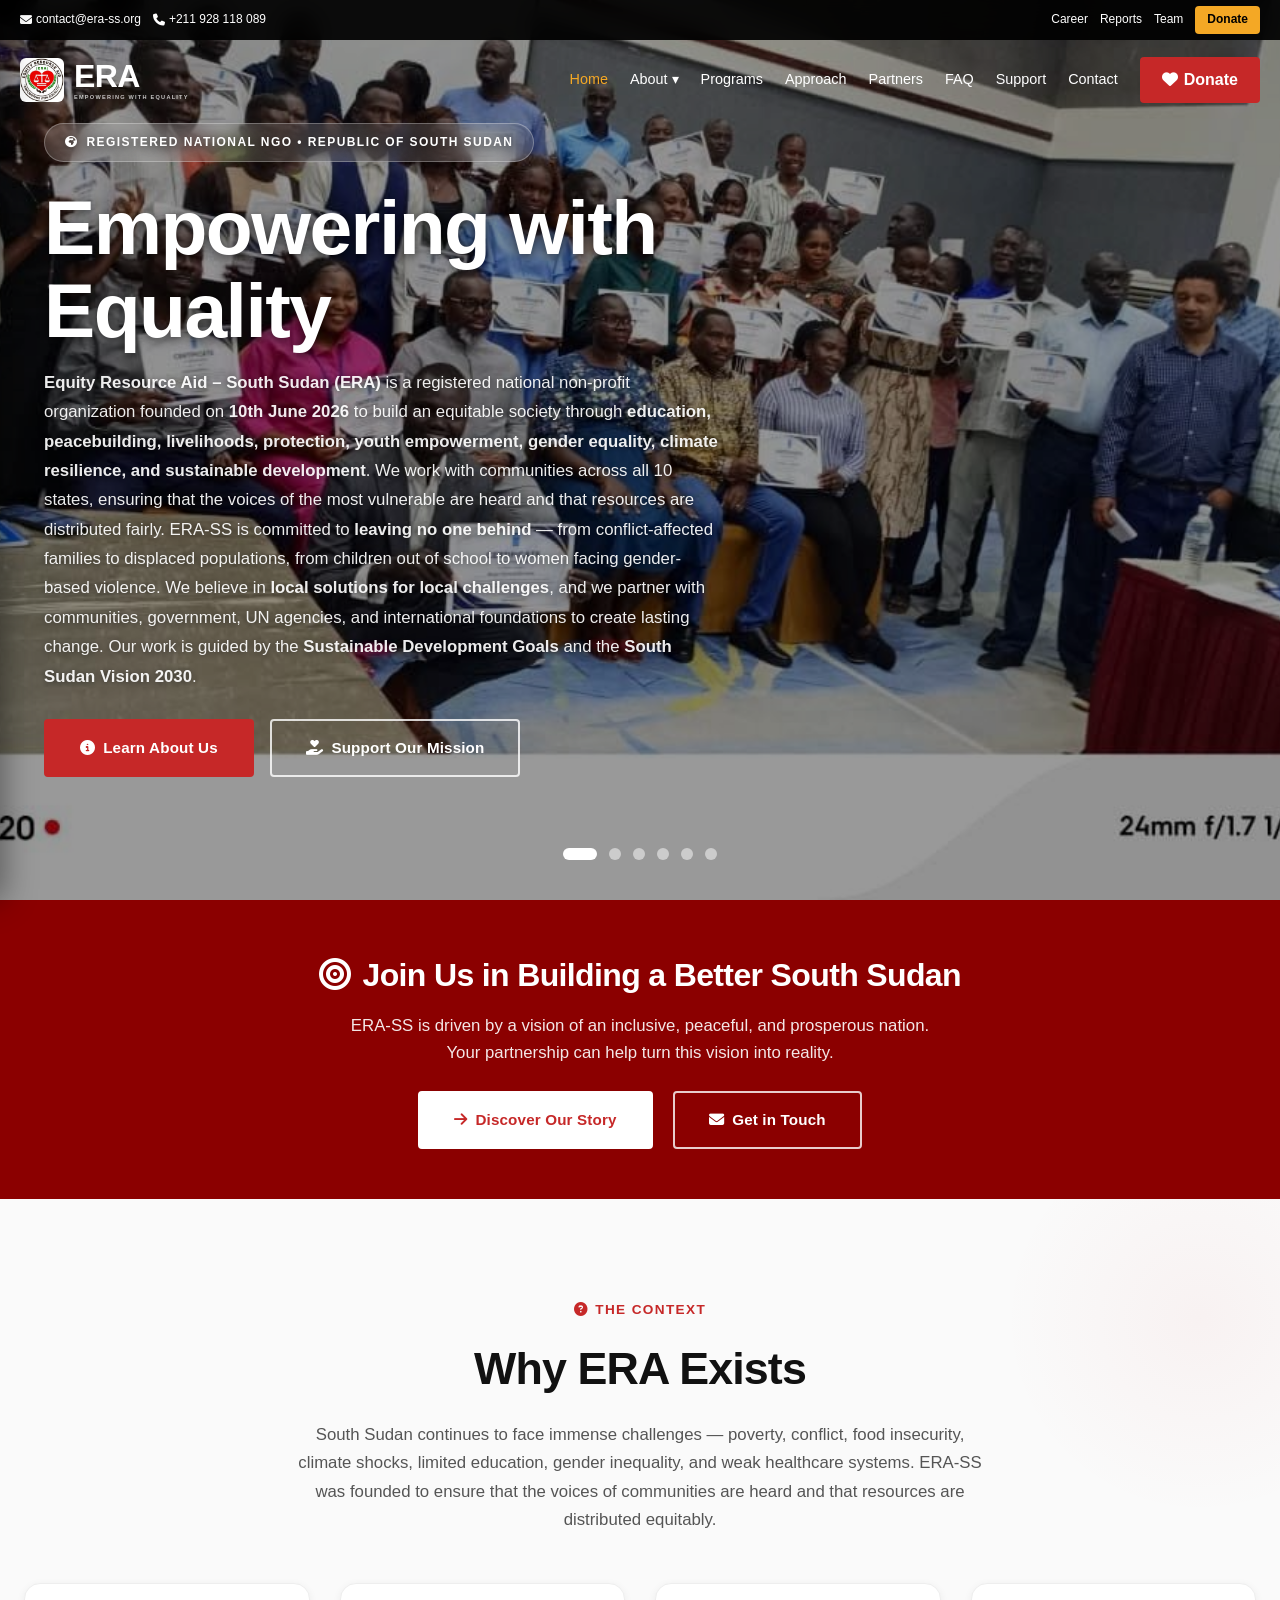
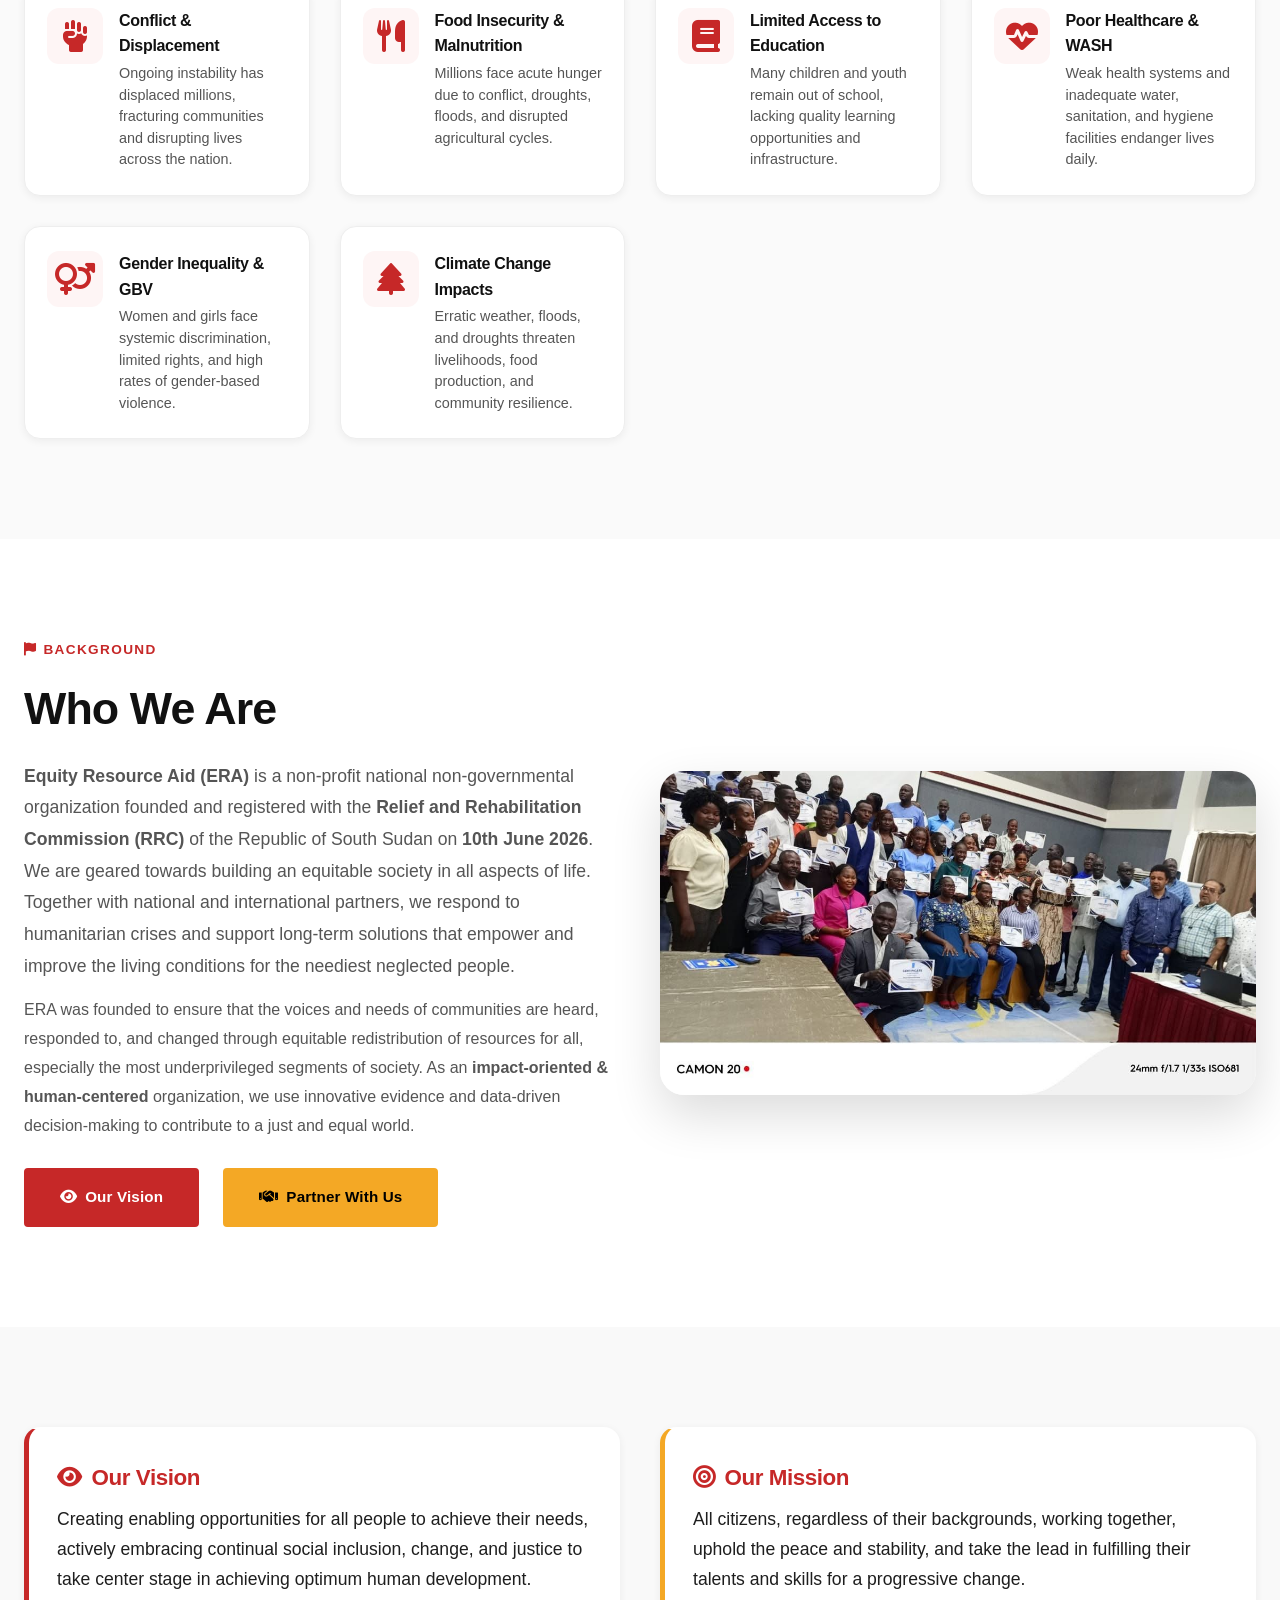
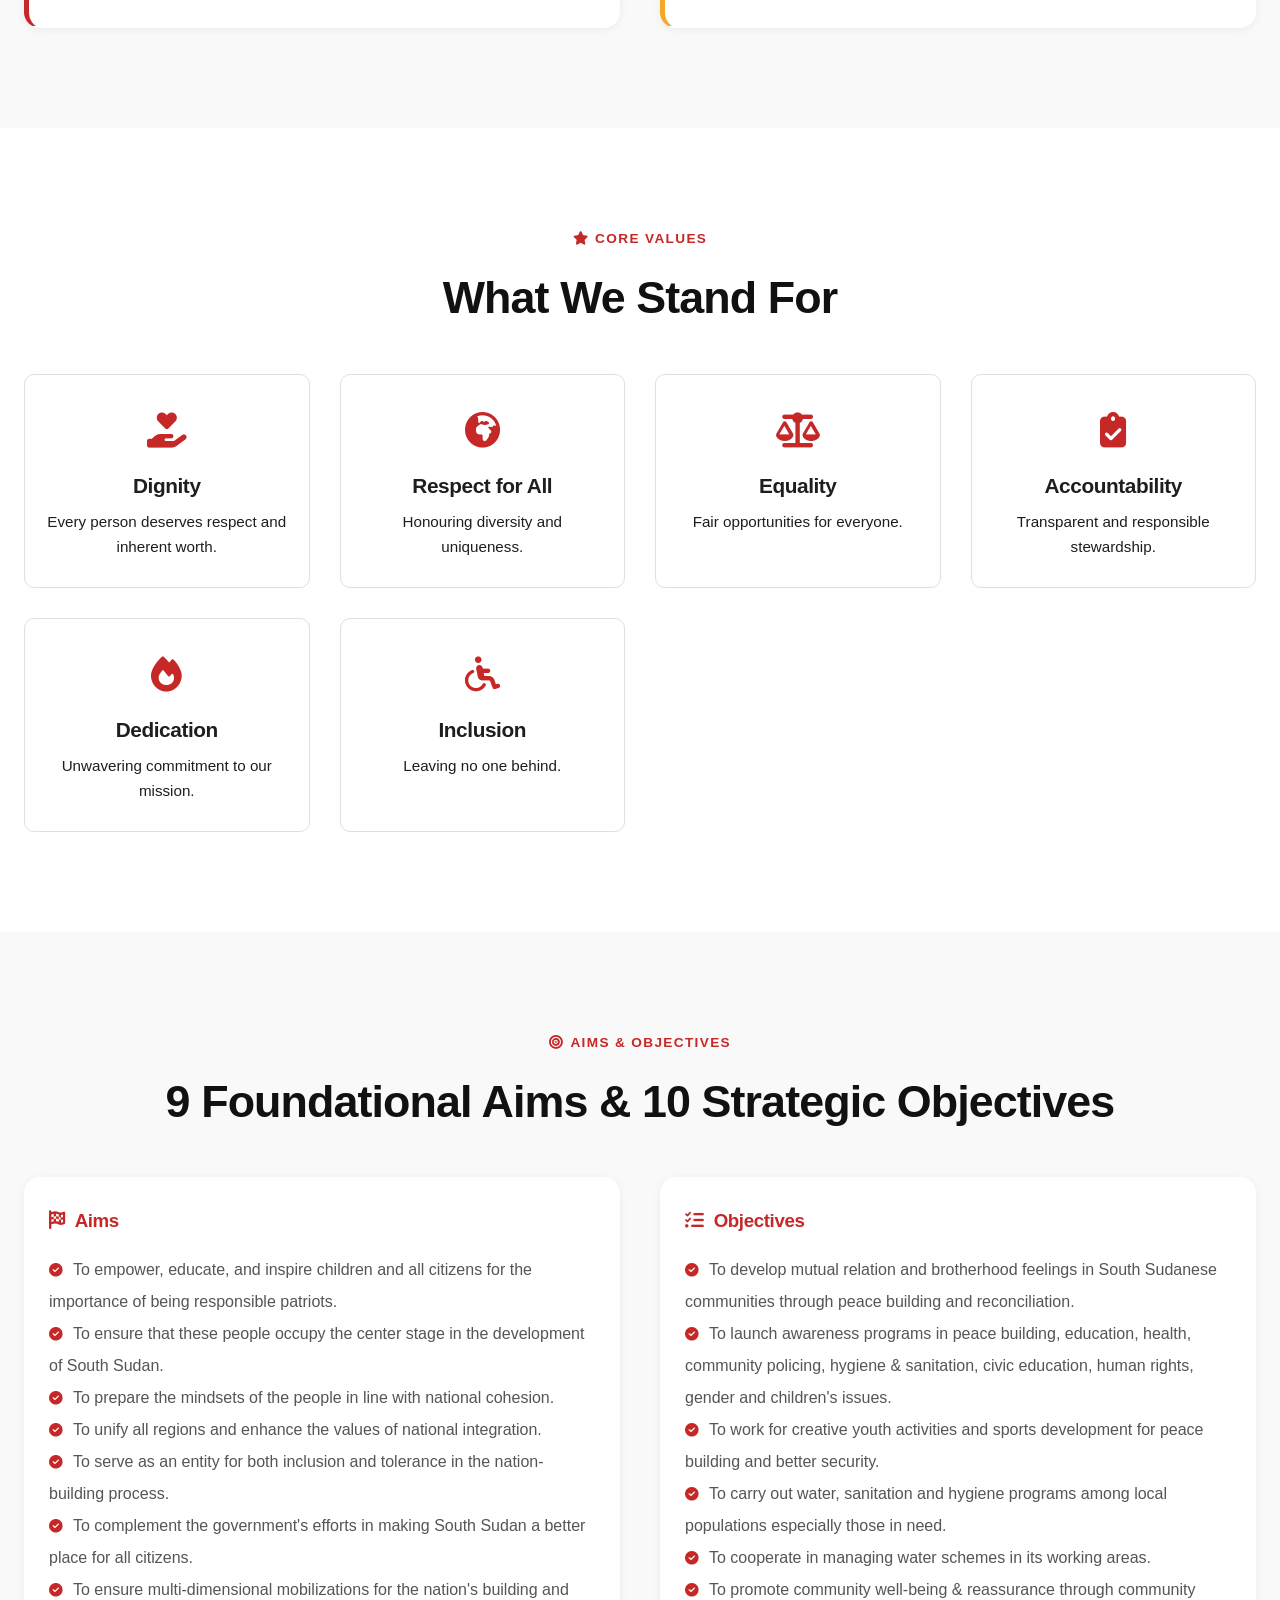
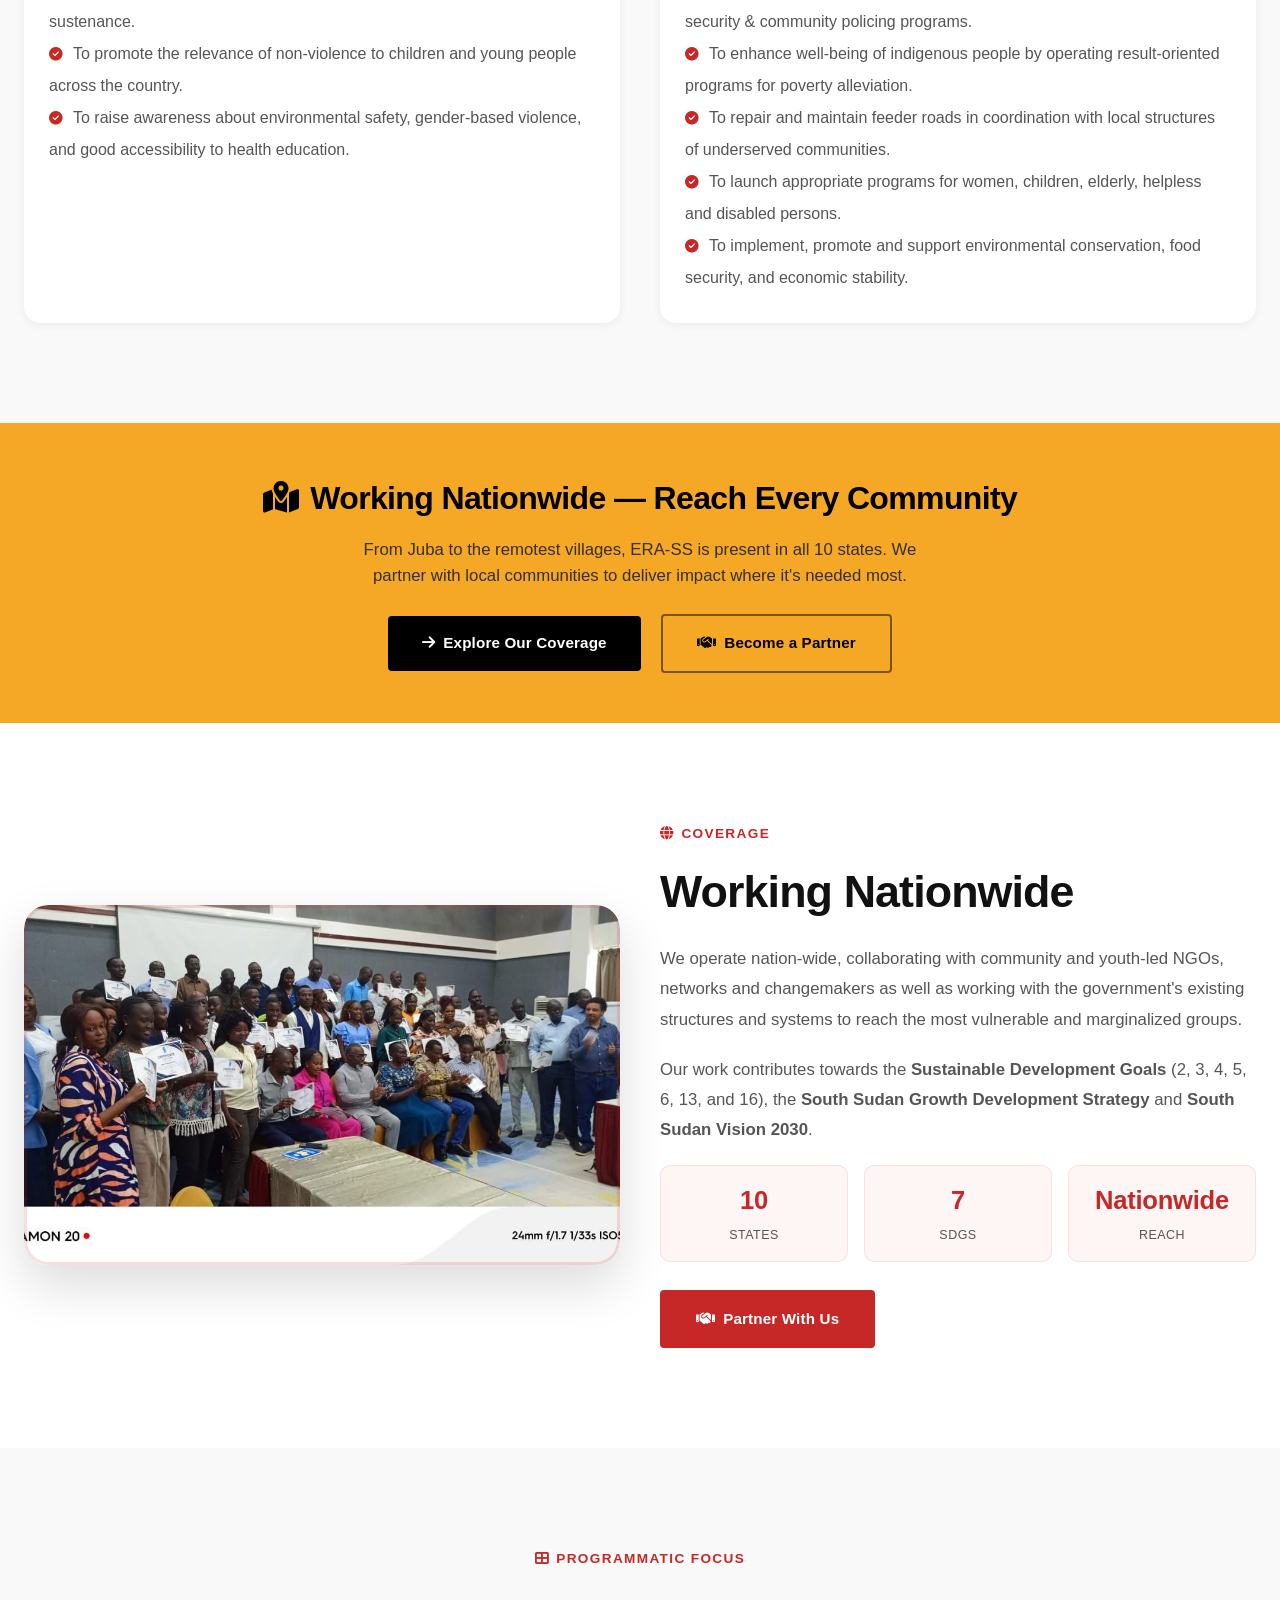
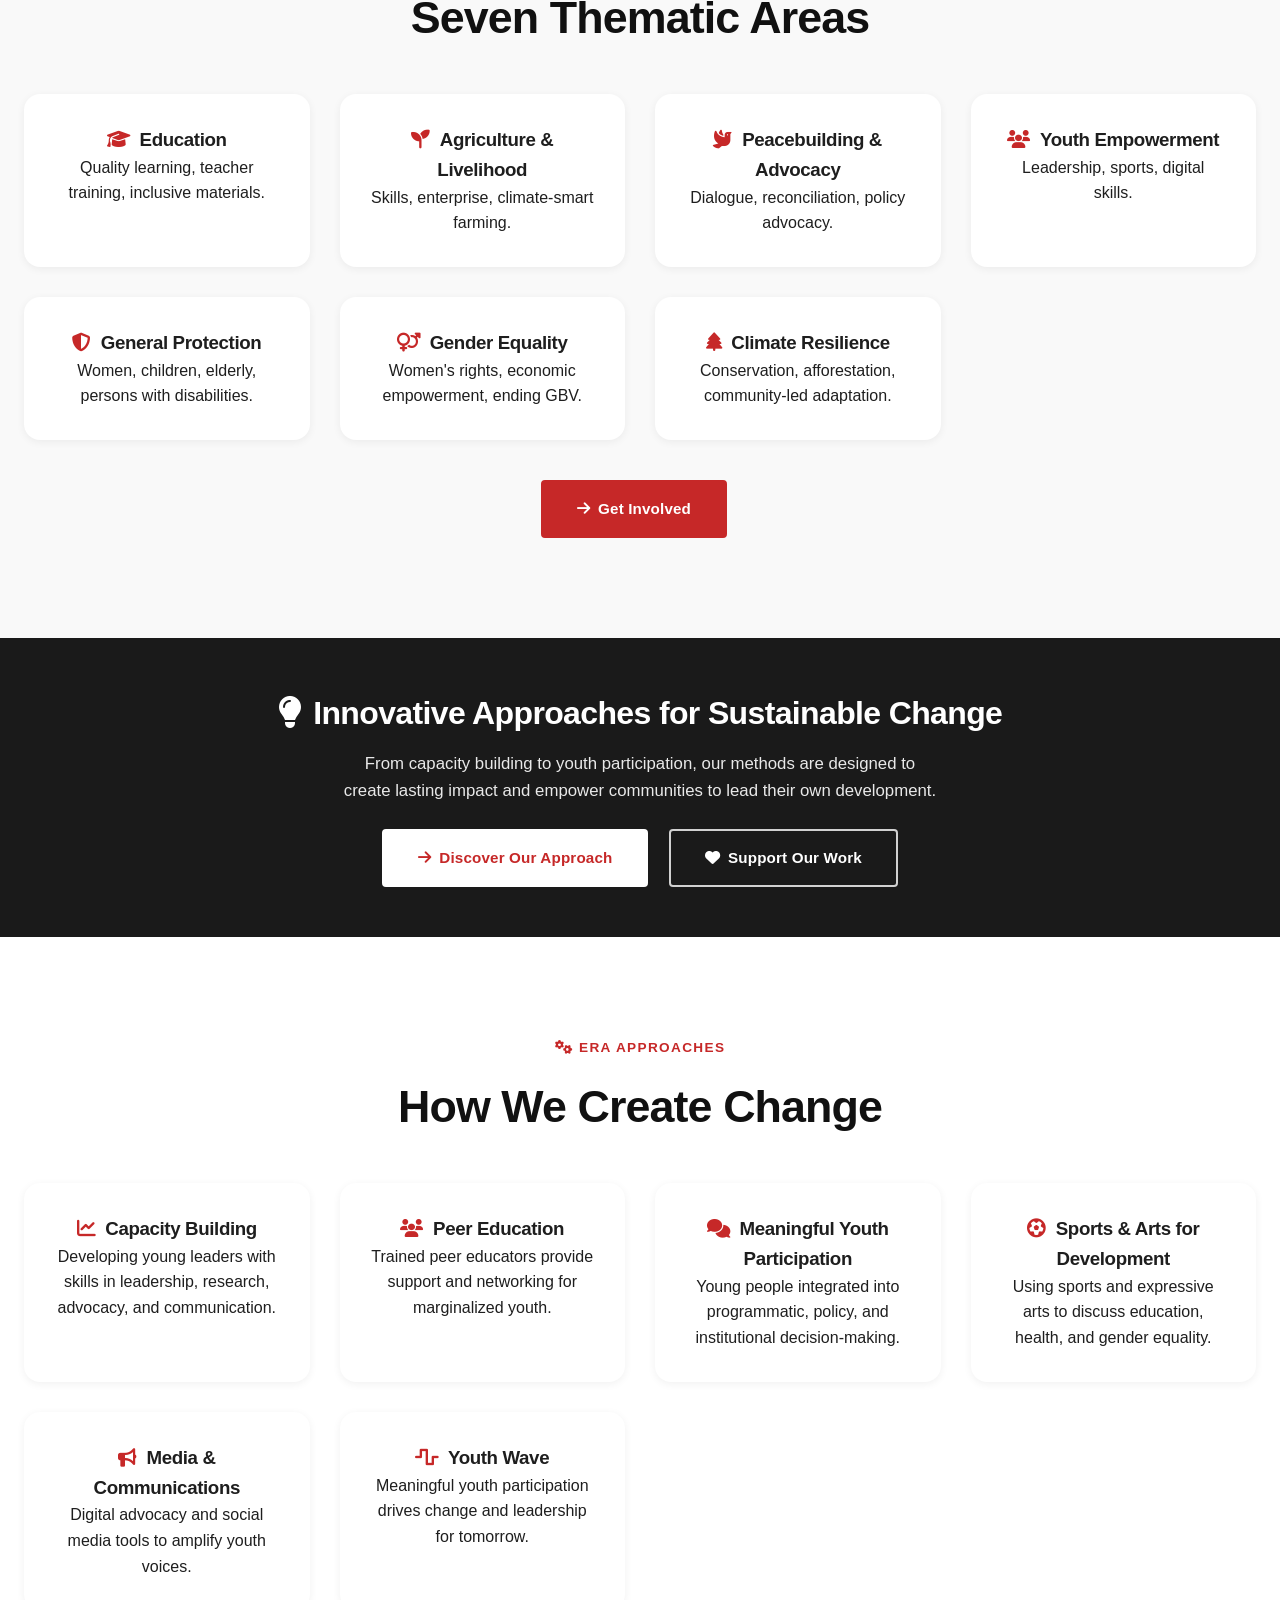
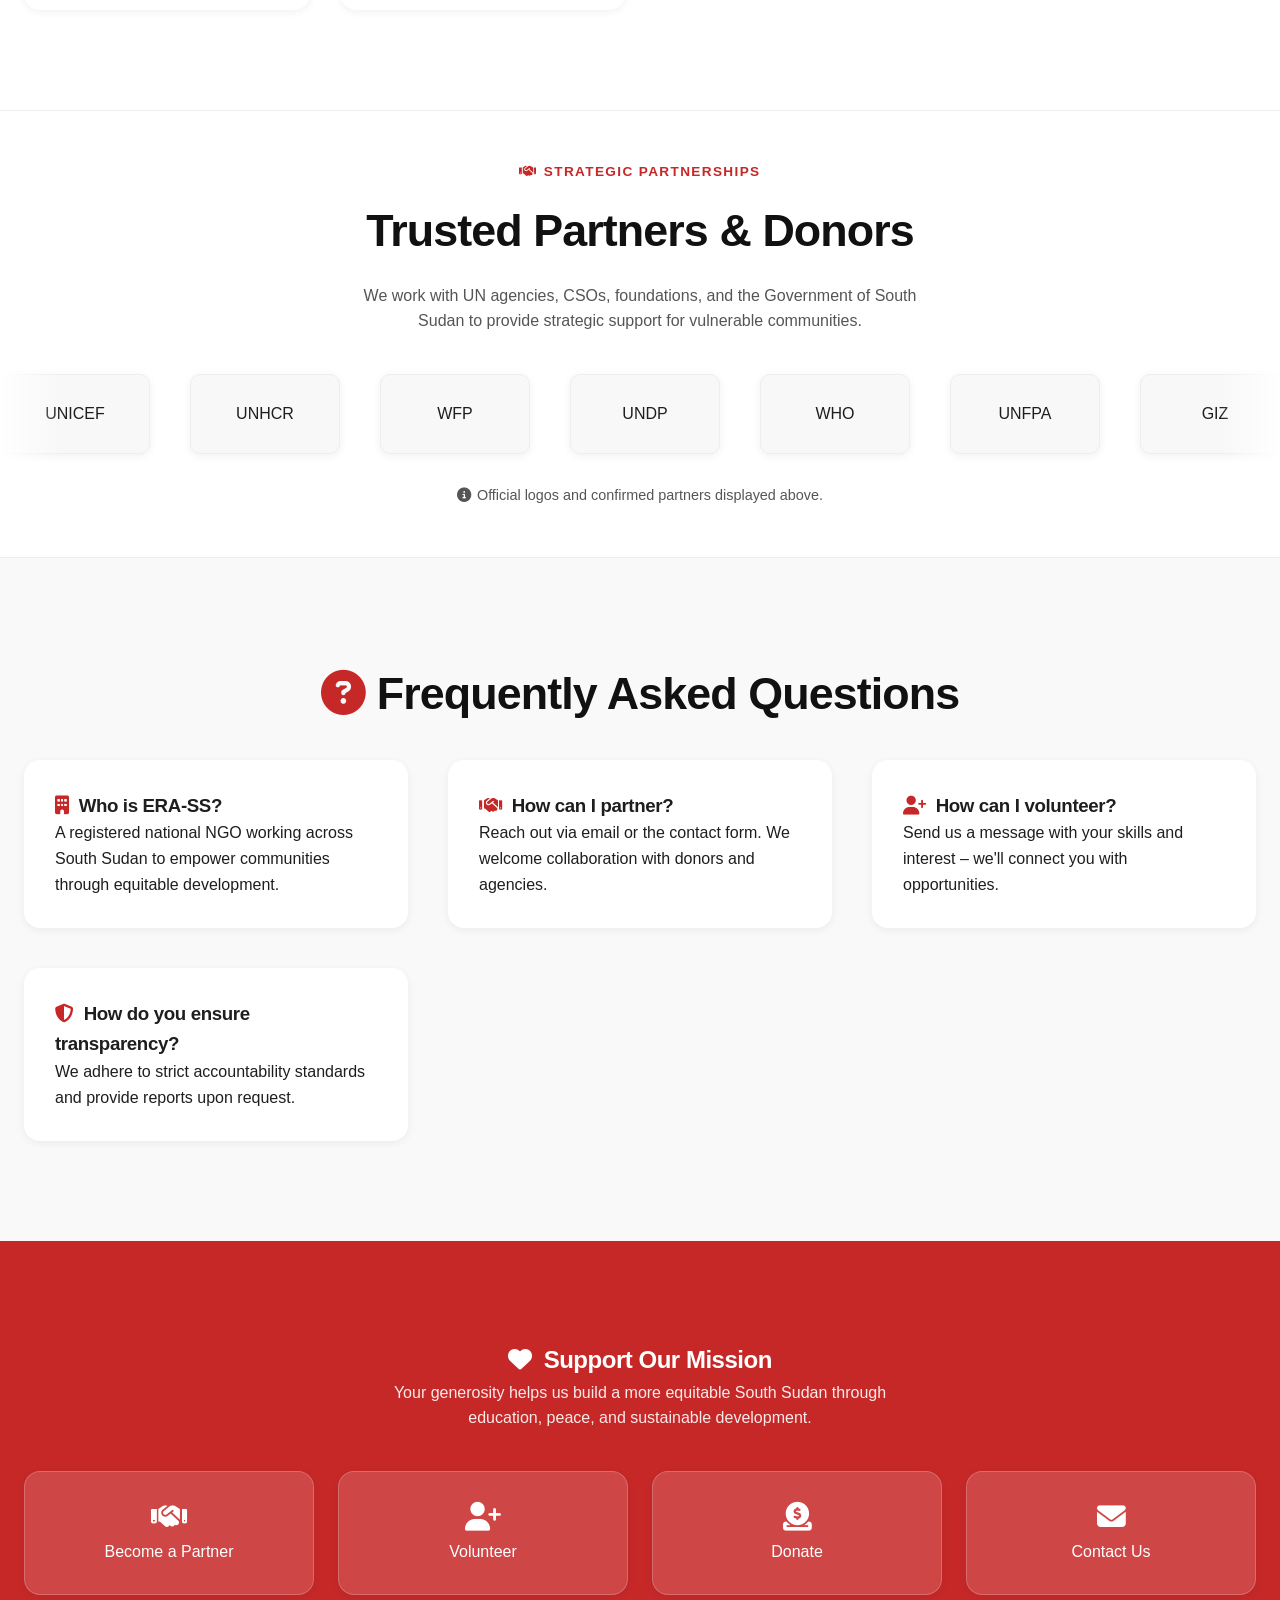
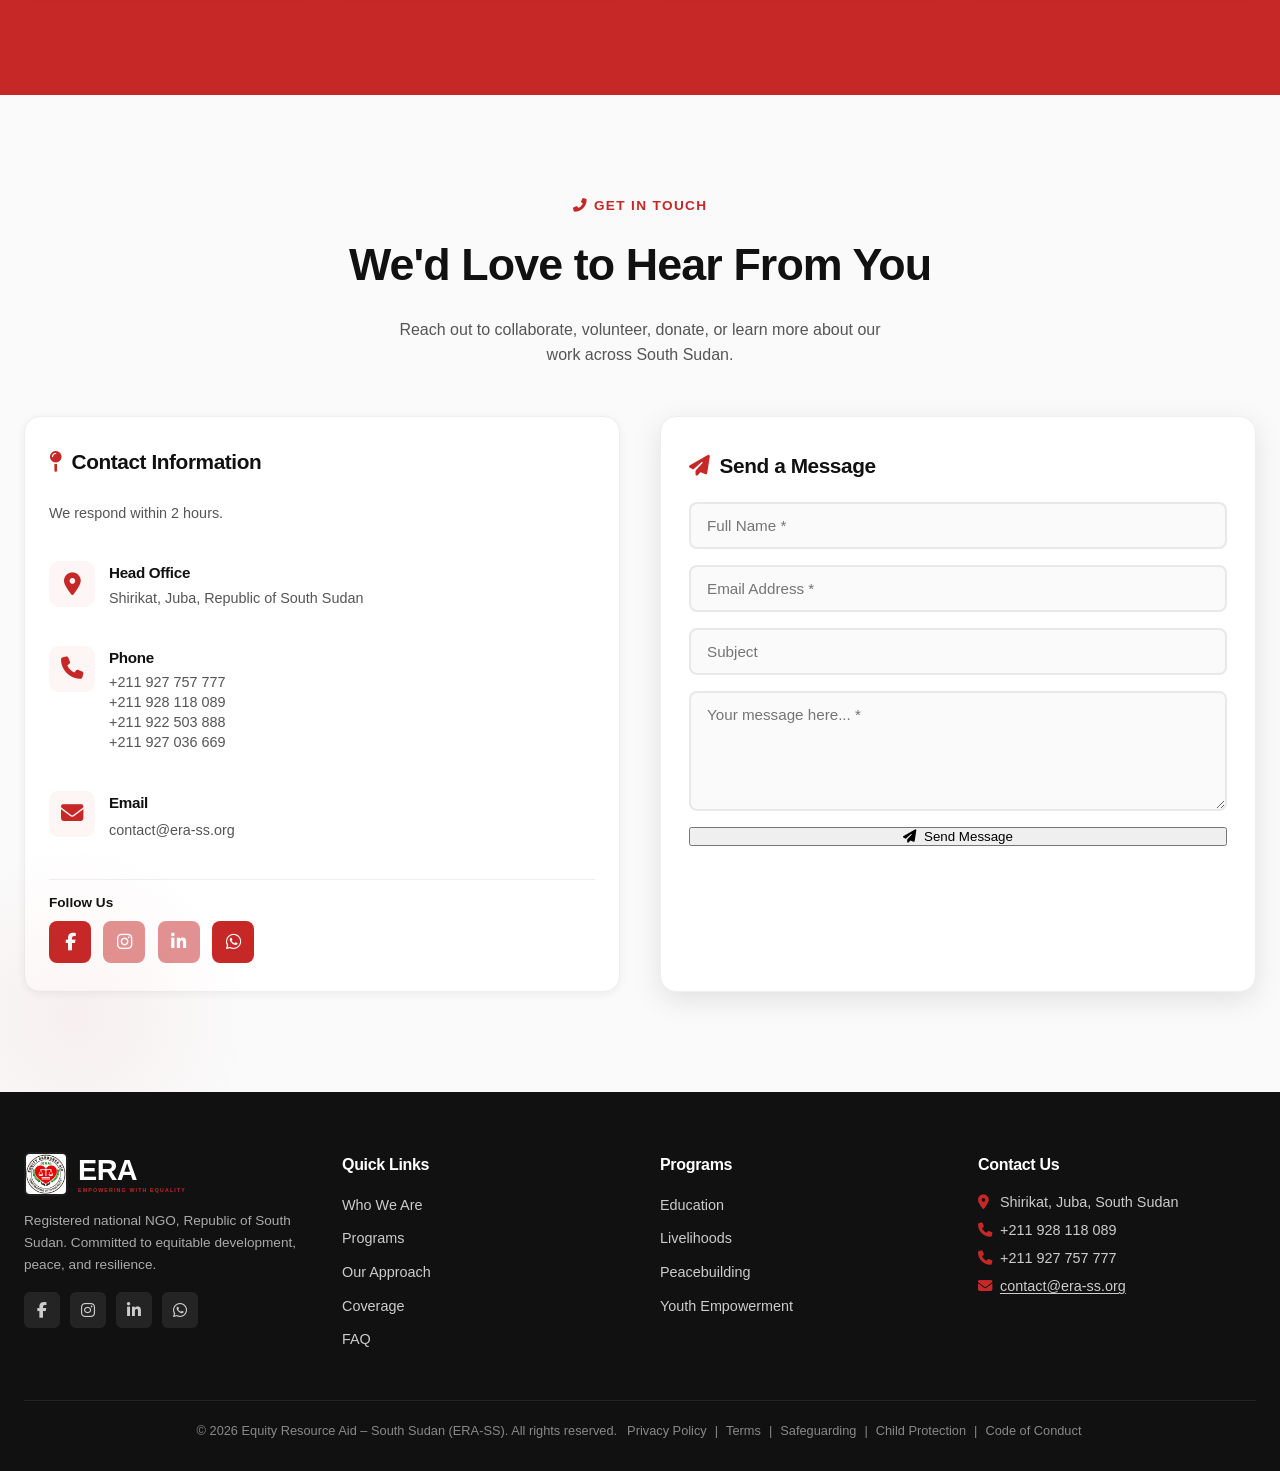
==== commit 383ff157: "Refactor top bar links for improved structure" ====
--- a/index.html
+++ b/index.html
@@ -13,6 +13,7 @@
 
     <!-- ===== TOP BAR ===== -->
 <div class="top-bar" id="topBar">
+    <!-- LEFT: email + phone (desktop only) -->
     <div class="top-bar-inner left">
         <a href="mailto:contact@era-ss.org">
             <i class="fas fa-envelope"></i>
@@ -23,23 +24,12 @@
             <span class="label">+211 928 118 089</span>
         </a>
     </div>
+    <!-- RIGHT: Career, Reports, Team (always visible) + Donate (desktop only) -->
     <div class="top-bar-inner right">
-        <a href="career.html">
-            <i class="fas fa-briefcase"></i>
-            <span class="label">Career</span>
-        </a>
-        <a href="report.html">
-            <i class="fas fa-file-alt"></i>
-            <span class="label">Reports</span>
-        </a>
-        <a href="team.html">
-            <i class="fas fa-users"></i>
-            <span class="label">Team</span>
-        </a>
-        <a href="support.html" class="donate-btn">
-            <i class="fas fa-heart"></i>
-            <span class="label">Donate</span>
-        </a>
+        <a href="career.html" class="nav-link-top">Career</a>
+        <a href="report.html" class="nav-link-top">Reports</a>
+        <a href="team.html" class="nav-link-top">Team</a>
+        <a href="support.html" class="donate-btn">Donate</a>
     </div>
 </div>
 
--- a/style.css
+++ b/style.css
@@ -61,9 +61,10 @@
 }
 a {
   text-decoration: none;
-}
-
-/* ---------- TOP BAR ---------- */
+  color: inherit;
+}
+
+/* ---------- TOP BAR (Fully Responsive) ---------- */
 .top-bar {
   position: fixed;
   top: 0;
@@ -74,13 +75,14 @@
   backdrop-filter: blur(10px);
   -webkit-backdrop-filter: blur(10px);
   color: #fff;
-  font-size: 0.8rem;
+  font-size: 0.75rem;
   display: flex;
   align-items: center;
   justify-content: space-between;
-  padding: 0 24px;
+  padding: 0 20px;
   z-index: 1002;
   transition: transform 0.35s ease;
+  gap: 10px;
 }
 .top-bar.hidden {
   transform: translateY(-100%);
@@ -88,9 +90,11 @@
 .top-bar a {
   color: #fff;
   text-decoration: none;
-  margin: 0 8px;
+  transition: color 0.2s;
+  display: inline-flex;
+  align-items: center;
+  gap: 4px;
   white-space: nowrap;
-  transition: color 0.2s;
 }
 .top-bar a:hover {
   color: var(--era-secondary);
@@ -99,10 +103,9 @@
   background: var(--era-secondary);
   color: #000;
   font-weight: 700;
-  padding: 5px 14px;
+  padding: 4px 12px;
   border-radius: 4px;
   transition: background 0.25s, transform 0.2s;
-  display: inline-block;
 }
 .top-bar .donate-btn:hover {
   background: #e0a61a;
@@ -111,16 +114,86 @@
 .top-bar-inner {
   display: flex;
   align-items: center;
+  gap: 14px;
+  flex-wrap: wrap;
+}
+.top-bar-inner.left {
   gap: 12px;
-  flex-shrink: 0;
-}
-@media (max-width: 768px) {
+}
+.top-bar-inner.right {
+  gap: 12px;
+}
+
+/* Career, Report, Team - always show text */
+.top-bar .nav-link-top {
+  color: #fff;
+  font-weight: 500;
+  font-size: 0.75rem;
+  padding: 2px 0;
+  transition: color 0.2s;
+}
+.top-bar .nav-link-top:hover {
+  color: var(--era-secondary);
+}
+
+/* Desktop: show all labels */
+.top-bar .label {
+  display: inline;
+}
+
+/* Tablet: hide email/phone labels, keep nav labels */
+@media (max-width: 820px) {
   .top-bar {
+    padding: 0 14px;
+    font-size: 0.7rem;
+    height: 36px;
+  }
+  .top-bar-inner.left .label {
     display: none;
   }
-  body {
-    padding-top: 80px;
-  }
+  .top-bar-inner.left a i,
+  .top-bar-inner.left a {
+    font-size: 0.85rem;
+  }
+  .top-bar-inner.right {
+    gap: 8px;
+  }
+  .top-bar .nav-link-top {
+    font-size: 0.68rem;
+  }
+  .top-bar .donate-btn {
+    padding: 3px 10px;
+    font-size: 0.65rem;
+  }
+}
+
+/* Mobile: hide left (email/phone) entirely, spread Career, Reports, Team evenly, hide Donate */
+@media (max-width: 520px) {
+  .top-bar {
+    padding: 0 8px;
+    height: 34px;
+    font-size: 0.6rem;
+    gap: 0;
+  }
+  .top-bar-inner.left {
+    display: none !important;
+  }
+  .top-bar-inner.right {
+    width: 100%;
+    justify-content: space-around;
+    gap: 0;
+  }
+  .top-bar .nav-link-top {
+    font-size: 0.65rem;
+    font-weight: 600;
+    padding: 2px 0;
+  }
+  .top-bar .donate-btn {
+    display: none !important;
+  }
+  .top-bar-inner.right .nav-link-top:first-child { text-align: left; }
+  .top-bar-inner.right .nav-link-top:last-child { text-align: right; }
+  .top-bar-inner.right .nav-link-top:nth-child(2) { text-align: center; }
 }
 
 /* ---------- NAVBAR ---------- */
@@ -157,19 +230,37 @@
 @media (max-width: 768px) {
   .navbar {
     top: 0;
-  }
-}
+    height: 68px;
+  }
+  body {
+    padding-top: 68px;
+  }
+}
+@media (max-width: 520px) {
+  .navbar {
+    height: 60px;
+  }
+  body {
+    padding-top: 60px;
+  }
+}
+
 .navbar .container {
   max-width: var(--container-max);
   margin: 0 auto;
-  padding: 0 24px;
+  padding: 0 20px;
   height: 100%;
   display: flex;
   align-items: center;
   justify-content: space-between;
 }
-
-/* ----- LOGO ----- */
+@media (max-width: 520px) {
+  .navbar .container {
+    padding: 0 12px;
+  }
+}
+
+/* ----- LOGO (fully responsive) ----- */
 .logo {
   display: flex;
   align-items: center;
@@ -199,34 +290,72 @@
 .logo-text-wrapper {
   display: flex;
   flex-direction: column;
-  line-height: 1.1;
+  line-height: 1;
   align-items: flex-start;
-  min-width: 0; /* CRUCIAL FIX: Allows flex children to shrink and wrap text */
 }
 .logo-text {
   font-weight: 800;
-  font-size: clamp(1.4rem, 4vw, 2rem); /* Responsive sizing */
+  font-size: 2rem;
   color: #fff;
   transition: color 0.35s;
   letter-spacing: -0.02em;
-  line-height: 1.1;
-  word-wrap: break-word;
+  line-height: 1;
 }
 .logo-sub {
-  font-size: clamp(0.6rem, 2vw, 0.75rem); /* Readable size, replaced 0.35rem */
-  letter-spacing: 0.1em;
-  color: rgba(255, 255, 255, 0.85);
+  font-size: 0.35rem;
+  letter-spacing: 0.22em;
+  color: rgba(255, 255, 255, 0.75);
   text-transform: uppercase;
   transition: color 0.35s;
   font-weight: 600;
   margin-top: 2px;
   line-height: 1.2;
-  white-space: normal; /* FIX: Allows text to wrap instead of cutting off */
-  word-wrap: break-word;
-  overflow-wrap: break-word;
+  white-space: nowrap;
 }
 .navbar.scrolled .logo-sub {
   color: var(--era-primary);
+}
+@media (max-width: 768px) {
+  .logo img {
+    width: 38px;
+    height: 38px;
+  }
+  .logo-text {
+    font-size: 1.6rem;
+  }
+  .logo-sub {
+    font-size: 0.3rem;
+    letter-spacing: 0.18em;
+  }
+}
+@media (max-width: 520px) {
+  .logo img {
+    width: 32px;
+    height: 32px;
+  }
+  .logo-text {
+    font-size: 1.3rem;
+  }
+  .logo-sub {
+    font-size: 0.25rem;
+    letter-spacing: 0.15em;
+  }
+}
+@media (max-width: 400px) {
+  .logo-text {
+    font-size: 1.1rem;
+  }
+  .logo-sub {
+    font-size: 0.2rem;
+    letter-spacing: 0.12em;
+  }
+  .logo img {
+    width: 28px;
+    height: 28px;
+  }
+  .logo {
+    gap: 6px;
+  }
 }
 
 /* ----- NAV LINKS ----- */
@@ -244,6 +373,9 @@
   transition: color 0.3s;
   cursor: pointer;
   white-space: nowrap;
+}
+.nav-link.active {
+  color: var(--era-secondary);
 }
 .nav-link::after {
   content: '';
@@ -374,8 +506,14 @@
     display: block;
   }
 }
-
-/* ----- MOBILE OVERLAY ----- */
+@media (max-width: 520px) {
+  .mobile-toggle {
+    font-size: 1.6rem;
+    padding: 4px 6px;
+  }
+}
+
+/* ----- MOBILE OVERLAY & MENU ----- */
 .mobile-overlay {
   position: fixed;
   inset: 0;
@@ -390,7 +528,6 @@
   visibility: visible;
 }
 
-/* ----- MOBILE MENU ----- */
 .mobile-menu {
   position: fixed;
   top: 0;
@@ -444,28 +581,33 @@
 .mobile-logo-text-wrapper {
   display: flex;
   flex-direction: column;
-  line-height: 1.1;
+  line-height: 1;
   align-items: flex-start;
-  min-width: 0; /* CRUCIAL FIX */
 }
 .mobile-logo-text {
   font-weight: 800;
-  font-size: clamp(1.4rem, 4vw, 1.9rem);
-  color: #fff;
-  line-height: 1.1;
+  font-size: 1.9rem;
+  color: #fff;
+  line-height: 1;
   letter-spacing: -0.02em;
-  word-wrap: break-word;
 }
 .mobile-logo-sub {
-  font-size: clamp(0.6rem, 2vw, 0.7rem);
-  letter-spacing: 0.1em;
+  font-size: 0.33rem;
+  letter-spacing: 0.22em;
   text-transform: uppercase;
   color: var(--era-secondary);
   font-weight: 600;
   margin-top: 2px;
   line-height: 1.2;
-  white-space: normal; /* FIX: Allows wrapping */
-  word-wrap: break-word;
+  white-space: nowrap;
+}
+@media (max-width: 520px) {
+  .mobile-logo-text {
+    font-size: 1.5rem;
+  }
+  .mobile-logo-sub {
+    font-size: 0.28rem;
+  }
 }
 .mobile-menu a {
   display: block;
@@ -547,15 +689,25 @@
   background: rgba(255, 255, 255, 0.05);
 }
 
-/* ---------- HERO ---------- */
+/* ---------- HERO (fixed text overflow & top bar overlap) ---------- */
 .hero {
   position: relative;
   margin-top: calc(-1 * (var(--topbar-height) + 80px));
-  min-height: 100vh; /* FIX: Changed from height to min-height to allow growth */
-  height: auto; /* FIX: Ensures it expands if content is taller than viewport */
-  overflow: hidden; /* Kept for slides, but min-height prevents clipping */
-  display: flex;
-  align-items: center;
+  height: 100vh;
+  min-height: 620px;
+  overflow: hidden;
+}
+@media (max-width: 768px) {
+  .hero {
+    min-height: 500px;
+    margin-top: calc(-1 * (var(--topbar-height) + 68px));
+  }
+}
+@media (max-width: 520px) {
+  .hero {
+    min-height: 420px;
+    margin-top: calc(-1 * (var(--topbar-height) + 60px));
+  }
 }
 .slide {
   position: absolute;
@@ -579,14 +731,15 @@
 .hero-content {
   position: relative;
   z-index: 3;
-  width: 100%;
-  padding: 120px 24px 80px; /* FIX: Added padding to prevent edge clipping */
-  display: flex;
-  align-items: center;
+  height: 100%;
+  display: flex;
+  align-items: center;
+  padding-top: 20px;
 }
 .hero-text {
   max-width: 780px;
   color: #fff;
+  padding: 0 20px;
   width: 100%;
 }
 .hero-badge {
@@ -594,41 +747,91 @@
   background: rgba(255, 255, 255, 0.13);
   backdrop-filter: blur(12px);
   -webkit-backdrop-filter: blur(12px);
-  padding: 8px 16px;
+  padding: 9px 20px;
   border-radius: 50px;
-  font-size: clamp(0.65rem, 2vw, 0.75rem);
-  letter-spacing: 0.1em;
+  font-size: 0.75rem;
+  letter-spacing: 0.12em;
   text-transform: uppercase;
   border: 1px solid rgba(255, 255, 255, 0.28);
-  margin-bottom: 20px;
+  margin-bottom: 24px;
   font-weight: 600;
   text-shadow: 0 2px 8px rgba(0, 0, 0, 0.6);
   color: #fff;
-  white-space: normal; /* FIX: Allows badge text to wrap on small screens */
-  word-wrap: break-word;
-  text-align: center;
+  word-break: break-word;
+  overflow-wrap: break-word;
+  max-width: 100%;
+  white-space: normal;
+}
+@media (max-width: 768px) {
+  .hero-badge {
+    font-size: 0.6rem;
+    padding: 7px 14px;
+    letter-spacing: 0.1em;
+    margin-bottom: 16px;
+  }
+}
+@media (max-width: 520px) {
+  .hero-badge {
+    font-size: 0.5rem;
+    padding: 5px 10px;
+    letter-spacing: 0.08em;
+    margin-bottom: 12px;
+    border-radius: 30px;
+  }
 }
 .hero-text h1 {
-  font-size: clamp(2rem, 6vw, 4rem); /* FIX: Better scaling for mobile */
+  font-size: clamp(2.2rem, 6vw, 5rem);
   font-weight: 800;
-  line-height: 1.15;
+  line-height: 1.08;
   margin-bottom: 16px;
   text-shadow: 0 2px 12px rgba(0, 0, 0, 0.7);
   color: #fff;
-  word-wrap: break-word;
+  word-break: break-word;
+  overflow-wrap: break-word;
+  white-space: normal;
+}
+@media (max-width: 768px) {
+  .hero-text h1 {
+    font-size: clamp(1.8rem, 5vw, 2.8rem);
+    margin-bottom: 12px;
+  }
+}
+@media (max-width: 520px) {
+  .hero-text h1 {
+    font-size: clamp(1.4rem, 4.5vw, 2rem);
+    margin-bottom: 10px;
+    line-height: 1.12;
+  }
 }
 .hero-text .hero-description {
-  font-size: clamp(0.95rem, 2.5vw, 1.05rem);
-  line-height: 1.65;
-  opacity: 0.95;
+  font-size: 1.05rem;
+  line-height: 1.75;
+  opacity: 0.92;
   margin-bottom: 28px;
   max-width: 680px;
   text-shadow: 0 1px 6px rgba(0, 0, 0, 0.6);
   color: #fff;
+  word-break: break-word;
+  overflow-wrap: break-word;
+  white-space: normal;
 }
 .hero-text .hero-description strong {
   color: #fff;
   font-weight: 700;
+}
+@media (max-width: 768px) {
+  .hero-text .hero-description {
+    font-size: 0.95rem;
+    line-height: 1.6;
+    margin-bottom: 20px;
+  }
+}
+@media (max-width: 520px) {
+  .hero-text .hero-description {
+    font-size: 0.85rem;
+    line-height: 1.5;
+    margin-bottom: 16px;
+  }
 }
 .slider-dots {
   position: absolute;
@@ -657,6 +860,32 @@
 .dot:hover {
   background: rgba(255, 255, 255, 0.8);
   transform: scale(1.2);
+}
+@media (max-width: 768px) {
+  .slider-dots {
+    bottom: 24px;
+    gap: 8px;
+  }
+  .dot {
+    width: 10px;
+    height: 10px;
+  }
+  .dot.active {
+    width: 26px;
+  }
+}
+@media (max-width: 520px) {
+  .slider-dots {
+    bottom: 16px;
+    gap: 6px;
+  }
+  .dot {
+    width: 8px;
+    height: 8px;
+  }
+  .dot.active {
+    width: 20px;
+  }
 }
 
 /* ---------- BUTTONS ---------- */
@@ -670,7 +899,6 @@
   cursor: pointer;
   font-size: 0.95rem;
   margin-right: 12px;
-  margin-bottom: 12px; /* FIX: Prevents overlap when buttons wrap */
   letter-spacing: 0.01em;
 }
 .btn-primary {
@@ -727,25 +955,31 @@
   color: var(--era-primary);
   border-color: #fff;
 }
-.btn-submit {
-  display: inline-block;
-  padding: 15px 36px;
-  background: var(--era-primary);
-  color: #fff;
-  border: none;
-  border-radius: 6px;
-  font-weight: 700;
-  font-size: 0.95rem;
-  cursor: pointer;
-  transition: all 0.3s;
-  font-family: var(--font-primary);
-  letter-spacing: 0.02em;
-  width: 100%;
-}
-.btn-submit:hover {
-  background: var(--era-primary-dark);
-  transform: translateY(-2px);
-  box-shadow: 0 10px 28px rgba(198, 40, 40, 0.3);
+.btn-ghost {
+  background: transparent;
+  color: #fff;
+  border: 2px solid rgba(255, 255, 255, 0.5);
+}
+.btn-ghost:hover {
+  background: rgba(255, 255, 255, 0.12);
+  border-color: #fff;
+  transform: translateY(-3px);
+}
+@media (max-width: 768px) {
+  .btn {
+    padding: 12px 22px;
+    font-size: 0.85rem;
+    margin-right: 8px;
+    margin-bottom: 8px;
+  }
+}
+@media (max-width: 520px) {
+  .btn {
+    padding: 10px 18px;
+    font-size: 0.8rem;
+    margin-right: 4px;
+    margin-bottom: 6px;
+  }
 }
 
 /* ---------- SECTIONS ---------- */
@@ -769,7 +1003,7 @@
   margin-bottom: 12px;
 }
 .section-title {
-  font-size: clamp(2rem, 4vw, 2.8rem);
+  font-size: clamp(1.8rem, 4vw, 2.8rem);
   font-weight: 700;
   margin-bottom: 16px;
   color: #111;
@@ -785,6 +1019,28 @@
 }
 .text-center {
   text-align: center;
+}
+@media (max-width: 768px) {
+  .section {
+    padding: 60px 0;
+  }
+  .container {
+    padding: 0 16px;
+  }
+  .section-title {
+    font-size: clamp(1.5rem, 3.5vw, 2rem);
+  }
+}
+@media (max-width: 520px) {
+  .section {
+    padding: 40px 0;
+  }
+  .container {
+    padding: 0 12px;
+  }
+  .section-title {
+    font-size: clamp(1.3rem, 3vw, 1.7rem);
+  }
 }
 
 /* ---------- GRIDS ---------- */
@@ -802,6 +1058,33 @@
   display: grid;
   grid-template-columns: repeat(auto-fit, minmax(220px, 1fr));
   gap: 24px;
+}
+@media (max-width: 768px) {
+  .grid-2 {
+    grid-template-columns: 1fr;
+    gap: 24px;
+  }
+  .grid-3 {
+    grid-template-columns: 1fr 1fr;
+    gap: 16px;
+  }
+  .grid-4 {
+    grid-template-columns: 1fr 1fr;
+    gap: 14px;
+  }
+}
+@media (max-width: 520px) {
+  .grid-2 {
+    gap: 20px;
+  }
+  .grid-3 {
+    grid-template-columns: 1fr;
+    gap: 14px;
+  }
+  .grid-4 {
+    grid-template-columns: 1fr;
+    gap: 12px;
+  }
 }
 
 /* ---------- TIMELINE ---------- */
@@ -844,7 +1127,7 @@
   background: #fff;
   padding: 18px 24px;
   border-radius: 10px;
-  box-shadow: 0 2px 8px rgba(0,0,0,0.05);
+  box-shadow: 0 2px 8px rgba(0, 0, 0, 0.05);
 }
 .timeline-content h3 {
   color: var(--era-primary);
@@ -868,6 +1151,11 @@
 .card h3 i {
   margin-right: 10px;
   color: var(--era-primary);
+}
+@media (max-width: 520px) {
+  .card {
+    padding: 20px 16px;
+  }
 }
 
 /* ---------- VALUE CARDS ---------- */
@@ -904,6 +1192,14 @@
 }
 .value-card:hover p {
   color: rgba(255, 255, 255, 0.9);
+}
+@media (max-width: 520px) {
+  .value-card {
+    padding: 20px 16px;
+  }
+  .value-card h3 {
+    font-size: 1.1rem;
+  }
 }
 
 /* ---------- CHALLENGE CARDS ---------- */
@@ -967,6 +1263,24 @@
   line-height: 1.5;
   margin: 0;
 }
+@media (max-width: 768px) {
+  .challenge-card {
+    flex-direction: column;
+    align-items: flex-start;
+    gap: 10px;
+    padding: 18px 16px;
+  }
+  .challenge-icon {
+    width: 44px;
+    height: 44px;
+    font-size: 1.5rem;
+  }
+}
+@media (max-width: 520px) {
+  .challenge-card {
+    padding: 14px 12px;
+  }
+}
 
 /* ---------- COVERAGE ---------- */
 .coverage-image-wrapper {
@@ -989,6 +1303,16 @@
   border-radius: var(--radius-xl);
   border: 3px solid rgba(198, 40, 40, 0.15);
   pointer-events: none;
+}
+@media (max-width: 768px) {
+  .coverage-image-wrapper img {
+    min-height: 240px;
+  }
+}
+@media (max-width: 520px) {
+  .coverage-image-wrapper img {
+    min-height: 180px;
+  }
 }
 .coverage-stats {
   display: flex;
@@ -1019,6 +1343,15 @@
   text-transform: uppercase;
   letter-spacing: 0.04em;
 }
+@media (max-width: 520px) {
+  .coverage-stat {
+    padding: 10px 12px;
+    min-width: 60px;
+  }
+  .coverage-stat strong {
+    font-size: 1.2rem;
+  }
+}
 
 /* ---------- PARTNER MARQUEE ---------- */
 .partner-marquee-section {
@@ -1047,7 +1380,7 @@
   position: absolute;
   top: 0;
   bottom: 0;
-  width: 80px;
+  width: 60px;
   z-index: 2;
   pointer-events: none;
 }
@@ -1098,6 +1431,38 @@
 @keyframes scrollPartners {
   0% { transform: translateX(0); }
   100% { transform: translateX(-50%); }
+}
+@media (max-width: 768px) {
+  .partner-item {
+    height: 60px;
+    min-width: 110px;
+    padding: 8px 14px;
+  }
+  .partner-item img {
+    max-height: 38px;
+    max-width: 80px;
+  }
+  .partner-track {
+    gap: 24px;
+  }
+}
+@media (max-width: 520px) {
+  .partner-item {
+    min-width: 80px;
+    height: 50px;
+    padding: 6px 10px;
+  }
+  .partner-item img {
+    max-height: 30px;
+    max-width: 60px;
+  }
+  .partner-track {
+    gap: 16px;
+  }
+  .partner-marquee-wrapper::before,
+  .partner-marquee-wrapper::after {
+    width: 30px;
+  }
 }
 
 /* ---------- CONTACT ---------- */
@@ -1193,6 +1558,25 @@
 .contact-form-card textarea {
   min-height: 120px;
 }
+@media (max-width: 768px) {
+  .contact-info-card {
+    padding: 20px 16px;
+  }
+  .contact-form-card {
+    padding: 22px 16px;
+  }
+}
+@media (max-width: 520px) {
+  .contact-info-icon {
+    width: 38px;
+    height: 38px;
+    font-size: 1.1rem;
+  }
+  .contact-info-item {
+    gap: 10px;
+    padding: 6px 0;
+  }
+}
 
 /* ---------- SOCIAL ICONS ---------- */
 .social-icon-link {
@@ -1214,6 +1598,14 @@
   transform: translateY(-3px);
   box-shadow: 0 8px 20px rgba(198, 40, 40, 0.3);
 }
+@media (max-width: 520px) {
+  .social-icon-link {
+    width: 36px;
+    height: 36px;
+    font-size: 0.95rem;
+    margin-right: 4px;
+  }
+}
 
 /* ---------- CTA BANNER ---------- */
 .cta-banner {
@@ -1236,6 +1628,28 @@
 }
 .cta-banner .btn {
   margin: 0 8px;
+}
+@media (max-width: 768px) {
+  .cta-banner {
+    padding: 35px 0;
+  }
+  .cta-banner h2 {
+    font-size: 1.5rem;
+  }
+  .cta-banner .btn {
+    margin: 4px;
+  }
+}
+@media (max-width: 520px) {
+  .cta-banner {
+    padding: 25px 0;
+  }
+  .cta-banner h2 {
+    font-size: 1.2rem;
+  }
+  .cta-banner p {
+    font-size: 0.9rem;
+  }
 }
 
 /* ---------- FOOTER ---------- */
@@ -1277,28 +1691,25 @@
 .footer-brand-wrapper {
   display: flex;
   flex-direction: column;
-  line-height: 1.1;
+  line-height: 1;
   align-items: flex-start;
-  min-width: 0; /* CRUCIAL FIX */
 }
 .footer-brand-name {
   font-weight: 800;
-  font-size: clamp(1.4rem, 4vw, 1.8rem);
-  color: #fff;
-  line-height: 1.1;
+  font-size: 1.8rem;
+  color: #fff;
+  line-height: 1;
   letter-spacing: -0.02em;
-  word-wrap: break-word;
 }
 .footer-brand-sub {
-  font-size: clamp(0.6rem, 2vw, 0.7rem);
-  letter-spacing: 0.1em;
+  font-size: 0.33rem;
+  letter-spacing: 0.22em;
   text-transform: uppercase;
   color: var(--era-primary);
   font-weight: 600;
   margin-top: 2px;
   line-height: 1.2;
-  white-space: normal; /* FIX: Allows wrapping */
-  word-wrap: break-word;
+  white-space: nowrap;
 }
 .footer-description {
   font-size: 0.85rem;
@@ -1387,139 +1798,116 @@
 .footer-legal a:hover {
   color: var(--era-secondary);
 }
-
-/* ============================================================
-   RESPONSIVE MEDIA QUERIES (Cleaned & Optimized)
-   ============================================================ */
-
-@media (max-width: 1024px) {
-  .grid-2 {
-    grid-template-columns: 1fr;
-    gap: 28px;
-  }
-  .grid-3 {
-    grid-template-columns: 1fr 1fr;
-    gap: 16px;
-  }
-  .grid-4 {
-    grid-template-columns: 1fr 1fr;
-    gap: 14px;
-  }
-}
-
 @media (max-width: 768px) {
-  .section {
-    padding: 60px 0;
-  }
-  .container {
-    padding: 0 16px;
-  }
-  .btn {
-    padding: 13px 24px;
-    font-size: 0.9rem;
-    margin-right: 0;
-    margin-bottom: 12px;
-    width: 100%;
-    max-width: 300px;
-    text-align: center;
-  }
-  
-  /* Hero Mobile Fixes */
-  .hero {
-    min-height: 100vh;
-    height: auto;
-  }
-  .hero-content {
-    padding: 100px 20px 60px;
-    text-align: center;
-  }
-  .hero-text {
-    margin: 0 auto;
-    text-align: center;
-  }
-  .hero-text .hero-description {
-    margin-left: auto;
-    margin-right: auto;
-  }
-  .hero-text > div {
-    display: flex;
-    flex-direction: column;
-    gap: 12px;
-    align-items: center;
-  }
-  
-  .grid-3, .grid-4 {
-    grid-template-columns: 1fr;
-  }
-  
-  .challenge-card {
-    flex-direction: column;
-    align-items: flex-start;
-    gap: 10px;
-  }
-  
-  .coverage-image-wrapper img {
-    min-height: 240px;
-  }
-  
-  .partner-item {
-    height: 60px;
-    min-width: 110px;
-    padding: 8px 14px;
-  }
-  .partner-item img {
-    max-height: 38px;
-    max-width: 80px;
-  }
-  .partner-track {
+  .footer {
+    padding: 40px 0 20px;
+  }
+  .footer-grid {
+    gap: 30px;
+  }
+  .footer-brand-name {
+    font-size: 1.5rem;
+  }
+  .footer-brand-sub {
+    font-size: 0.3rem;
+  }
+}
+@media (max-width: 520px) {
+  .footer {
+    padding: 30px 0 16px;
+  }
+  .footer-grid {
     gap: 24px;
   }
-  
-  .cta-banner h2 {
-    font-size: 1.5rem;
-  }
-  .cta-banner .btn {
-    margin: 4px;
-  }
-}
-
-@media (max-width: 480px) {
-  .hero {
-    min-height: 100vh;
-  }
-  .hero-text h1 {
-    font-size: 1.8rem; /* Safe fallback for clamp */
-  }
-  .hero-badge {
-    font-size: 0.65rem;
-    padding: 7px 14px;
-  }
-  .slider-dots {
-    bottom: 20px;
-    gap: 8px;
-  }
-  .dot {
-    width: 10px;
-    height: 10px;
-  }
-  .dot.active {
-    width: 26px;
-  }
-  
-  .partner-item {
-    min-width: 80px;
-    height: 50px;
-    padding: 6px 10px;
-  }
-  .partner-item img {
-    max-height: 30px;
-    max-width: 60px;
-  }
-  .partner-track {
-    gap: 16px;
-  }
-  
-  .mobile-menu {
-    width: 85vw;
-  }
-}
+  .footer-brand-name {
+    font-size: 1.3rem;
+  }
+  .footer-brand-sub {
+    font-size: 0.26rem;
+  }
+  .footer-logo-img {
+    width: 36px;
+    height: 36px;
+  }
+}
+
+/* ---------- TEAM PAGE STYLES ---------- */
+.team-card {
+  transition: transform 0.3s ease, box-shadow 0.3s ease;
+}
+.team-card:hover {
+  transform: translateY(-6px);
+  box-shadow: 0 12px 30px rgba(0, 0, 0, 0.12);
+}
+.team-img-wrapper {
+  width: 140px;
+  height: 140px;
+  border-radius: 50%;
+  overflow: hidden;
+  margin: 0 auto 16px;
+  border: 4px solid var(--era-primary);
+  background: #f5f5f5;
+  display: flex;
+  align-items: center;
+  justify-content: center;
+}
+.team-img-wrapper img {
+  width: 100%;
+  height: 100%;
+  object-fit: cover;
+}
+.team-img-wrapper .initials {
+  font-size: 3rem;
+  color: var(--era-primary);
+  font-weight: 700;
+  text-transform: uppercase;
+}
+.team-card h3 {
+  font-size: 1.2rem;
+  margin-bottom: 4px;
+  color: #111;
+}
+.team-card .role {
+  color: var(--era-primary);
+  font-weight: 600;
+  margin-bottom: 12px;
+  font-size: 0.95rem;
+}
+.team-card p {
+  color: var(--text-muted);
+  font-size: 0.9rem;
+  line-height: 1.6;
+}
+@media (max-width: 520px) {
+  .team-img-wrapper {
+    width: 100px;
+    height: 100px;
+  }
+  .team-img-wrapper .initials {
+    font-size: 2.2rem;
+  }
+  .team-card h3 {
+    font-size: 1rem;
+  }
+  .team-card .role {
+    font-size: 0.85rem;
+  }
+}
+
+/* ---------- CAREER PAGE STYLES ---------- */
+.job-card {
+  transition: transform 0.3s ease, box-shadow 0.3s ease;
+}
+.job-card:hover {
+  transform: translateY(-4px);
+  box-shadow: var(--shadow-md);
+}
+
+/* ---------- RESOURCE CARDS ---------- */
+.resource-card {
+  transition: transform 0.3s ease, box-shadow 0.3s ease;
+}
+.resource-card:hover {
+  transform: translateY(-4px);
+  box-shadow: var(--shadow-md);
+}
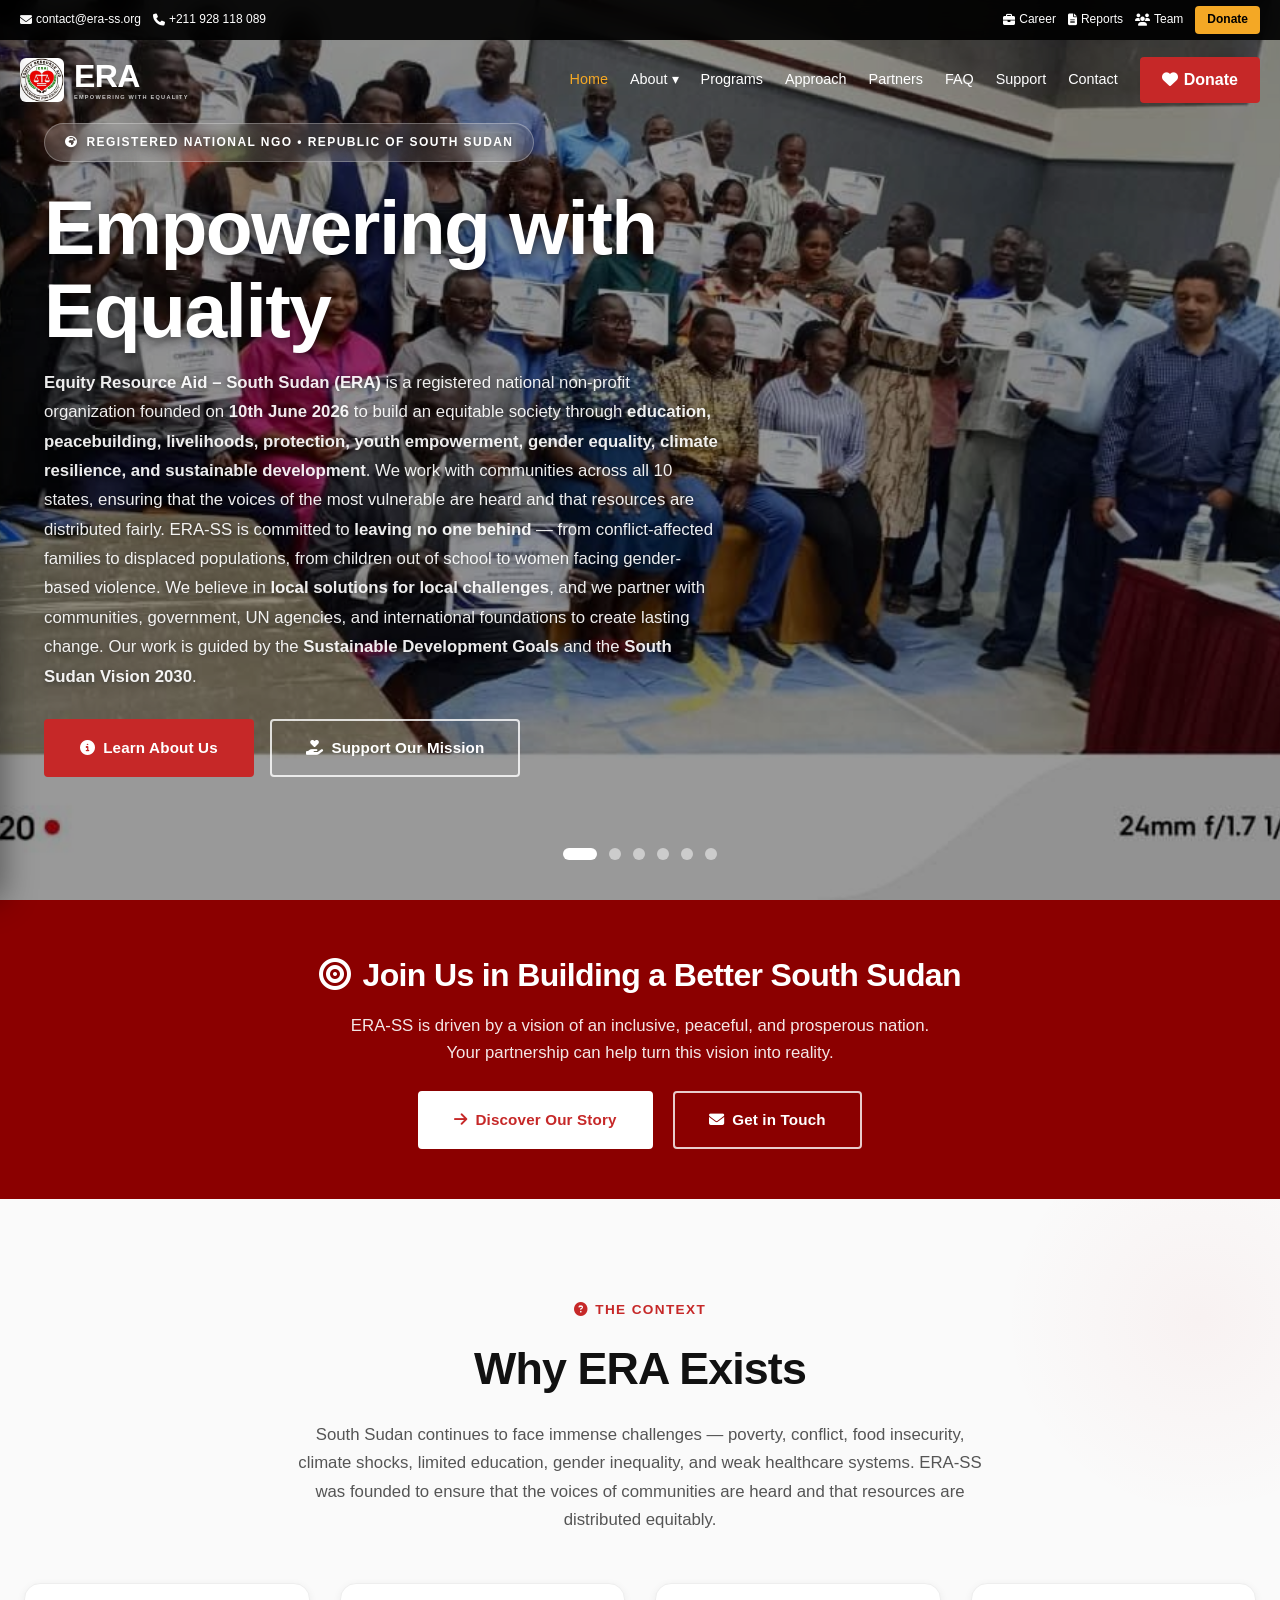
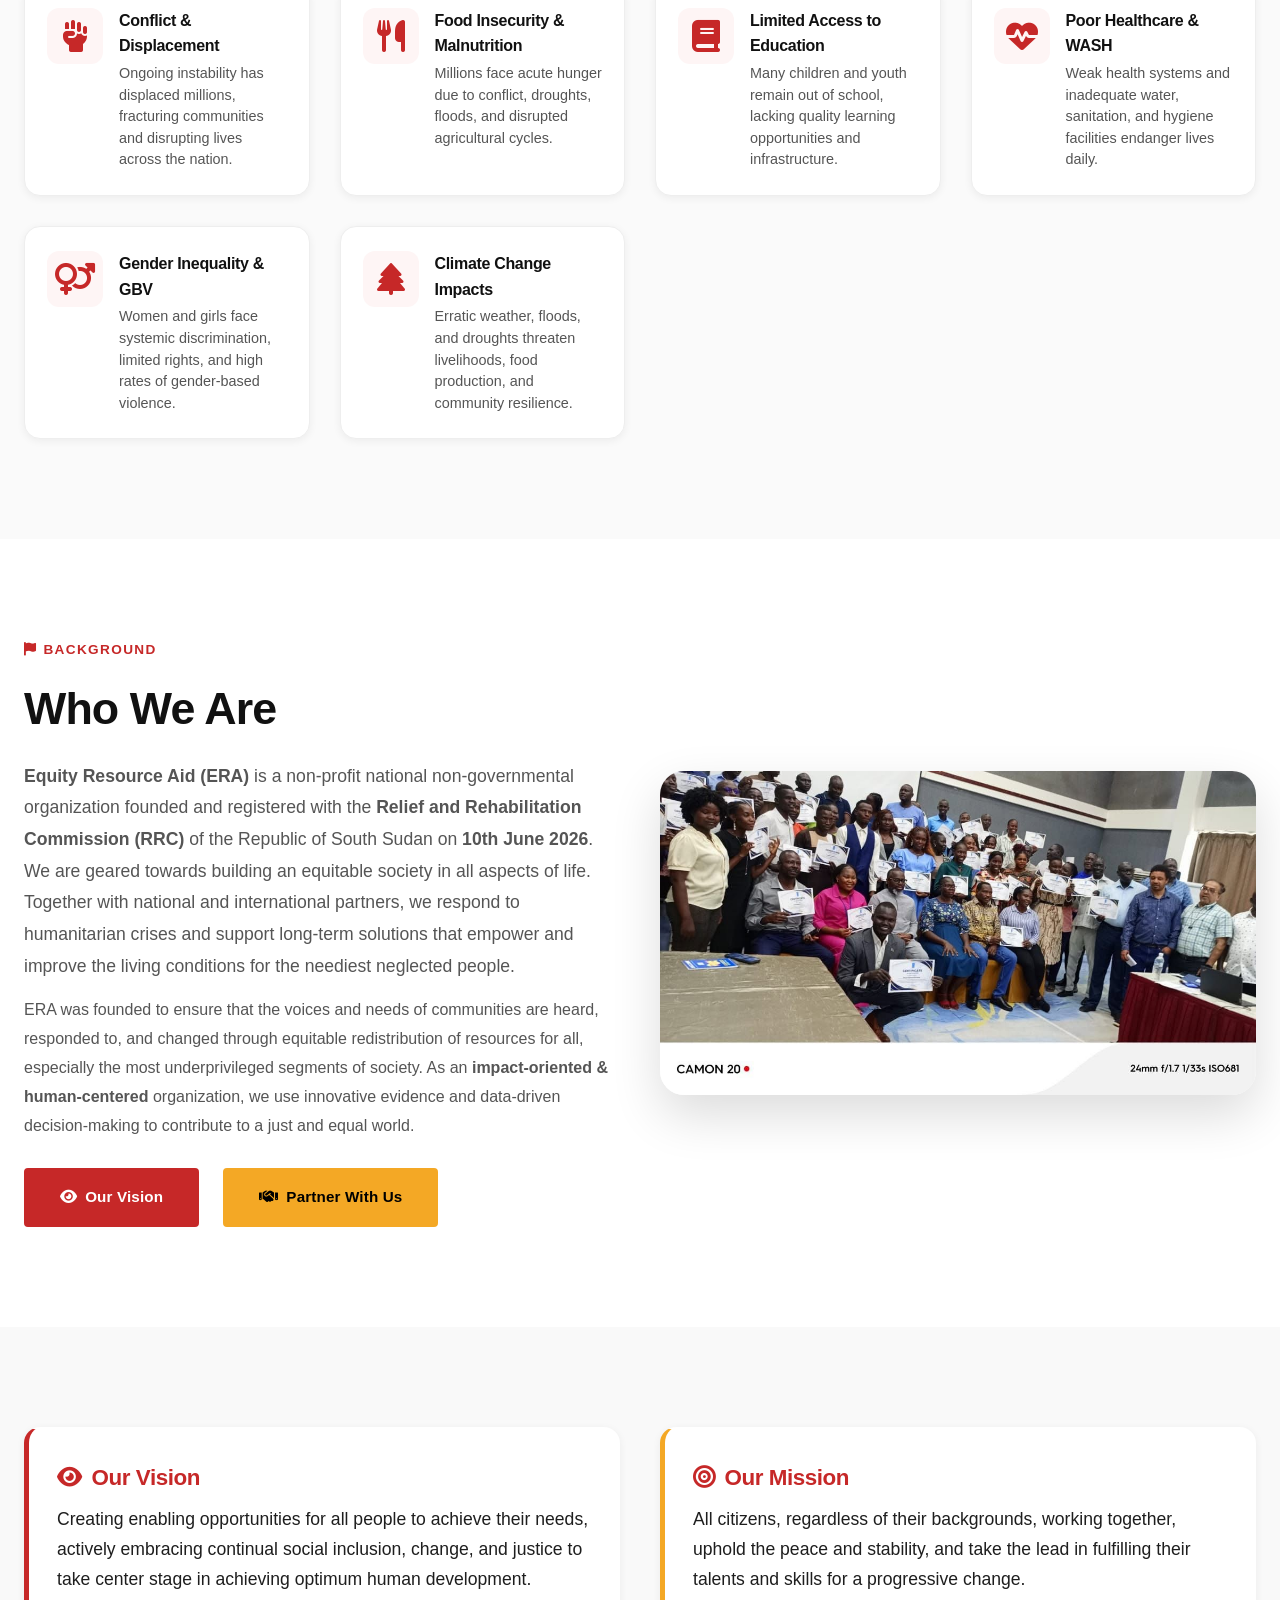
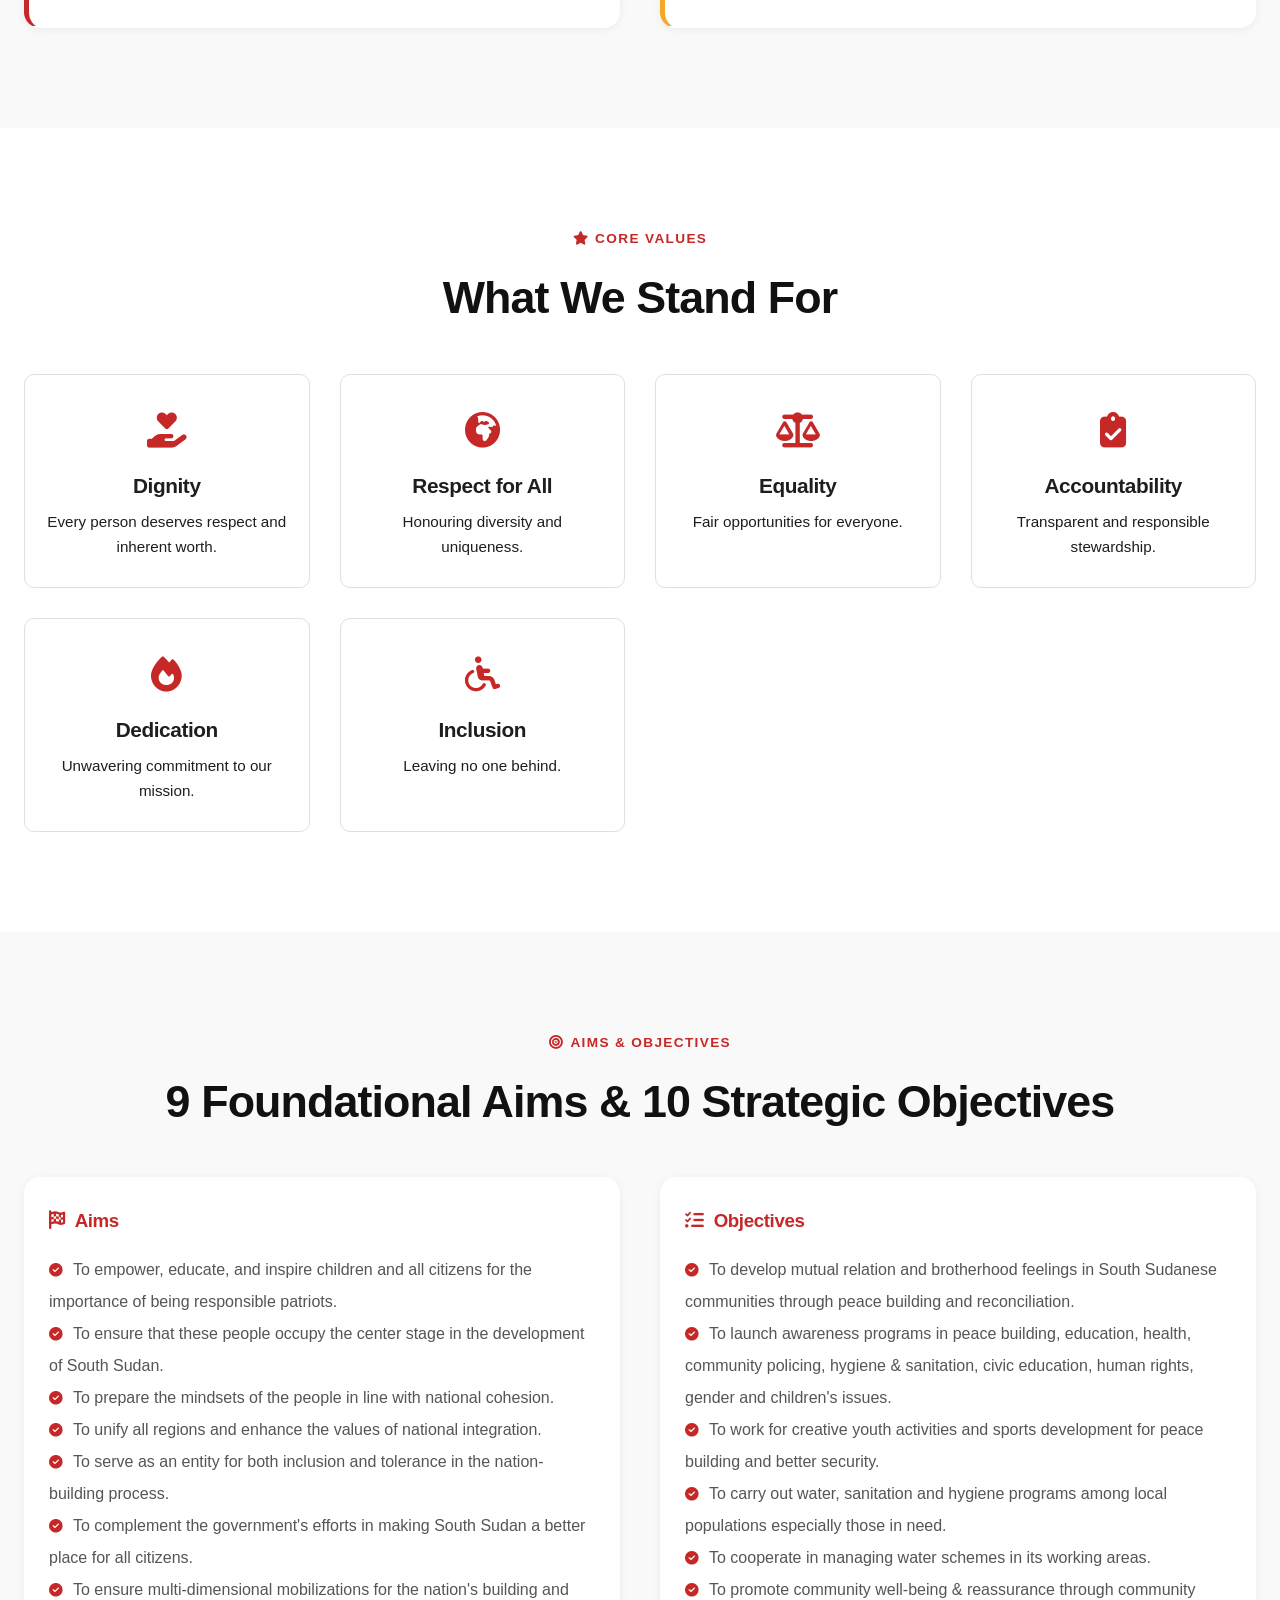
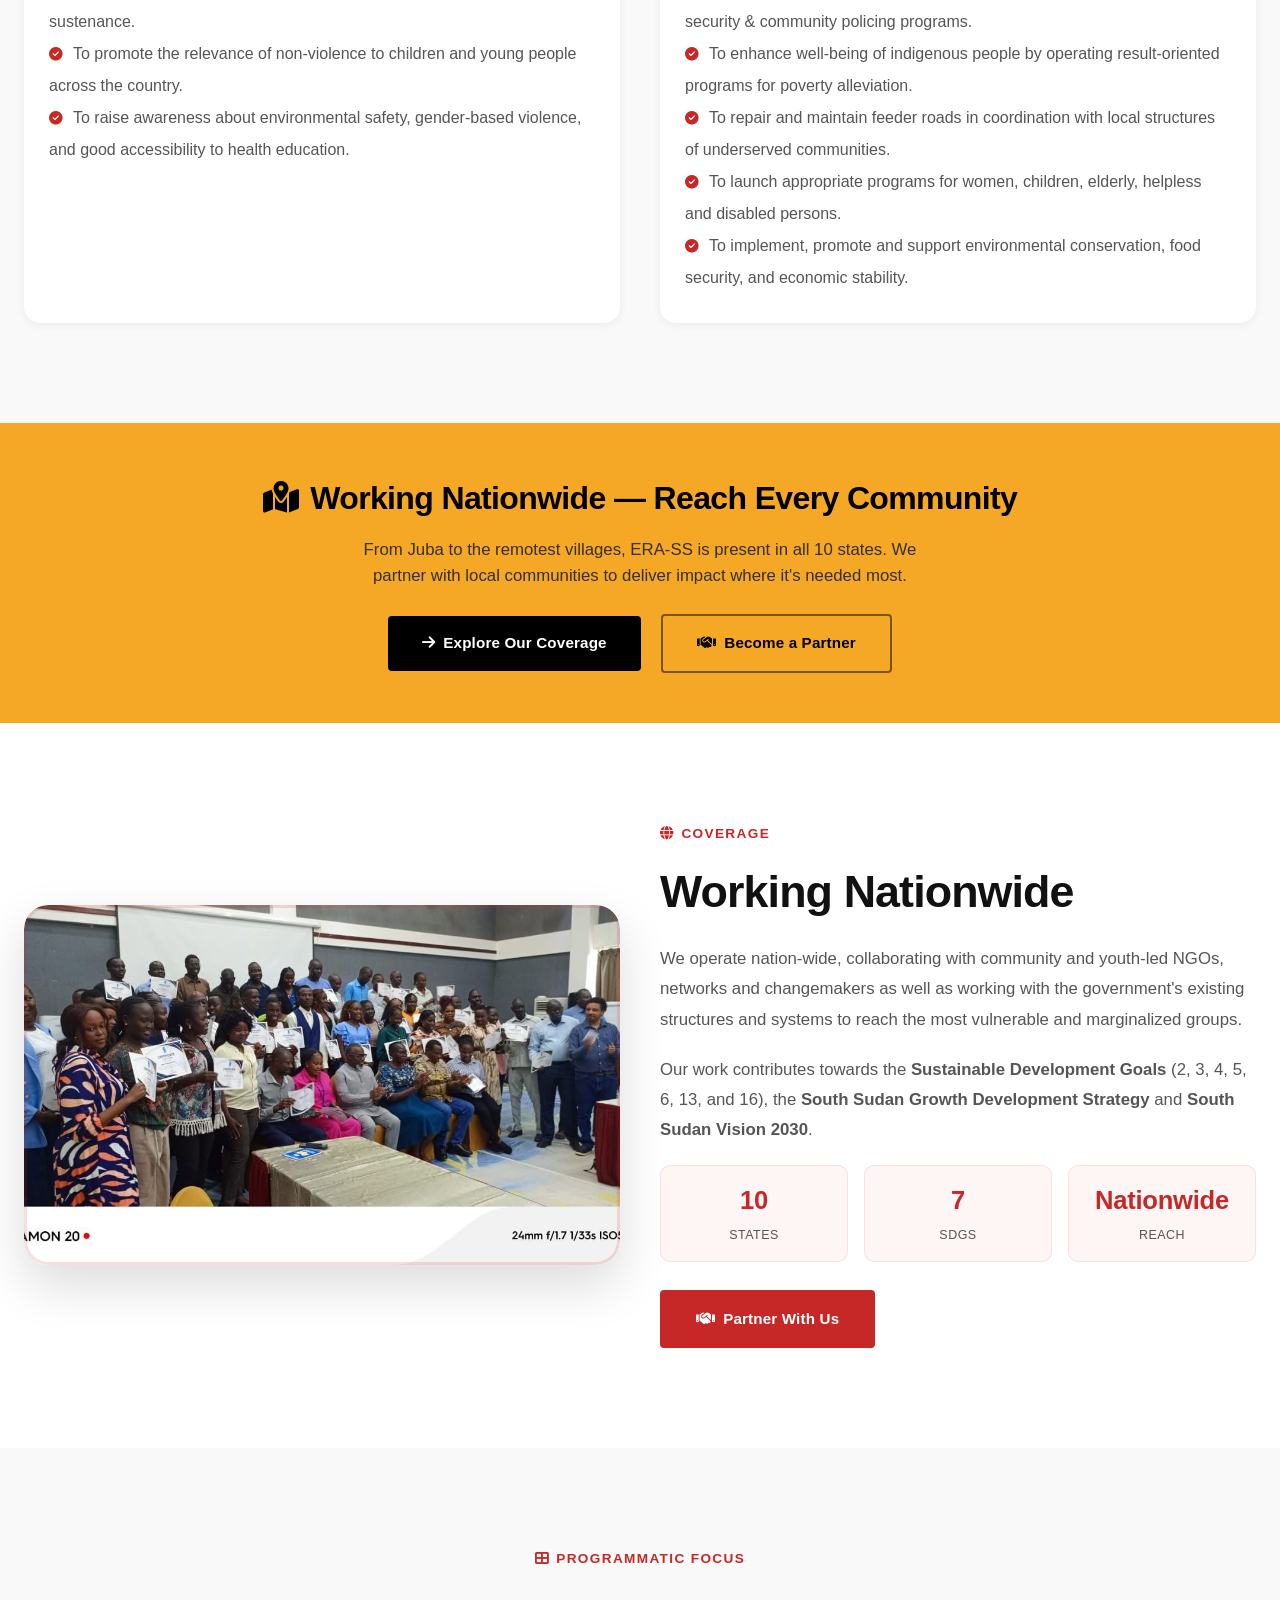
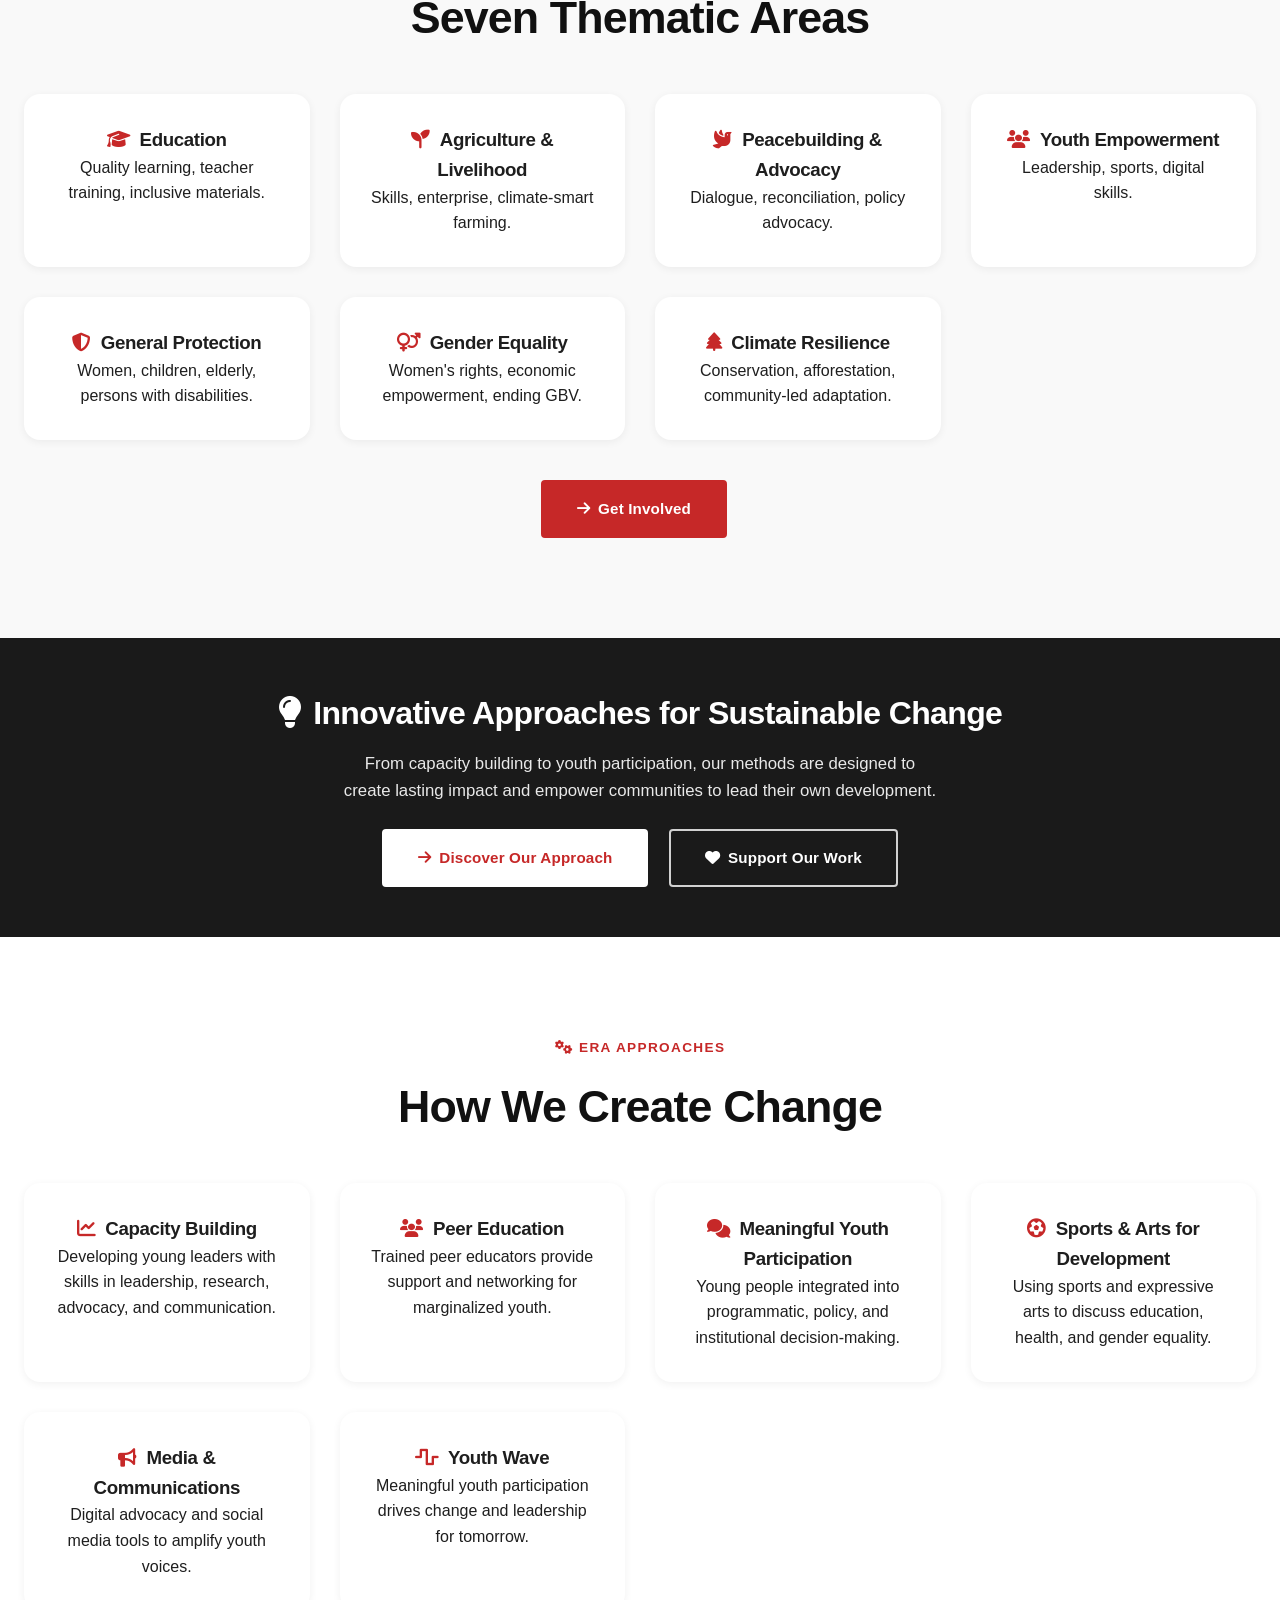
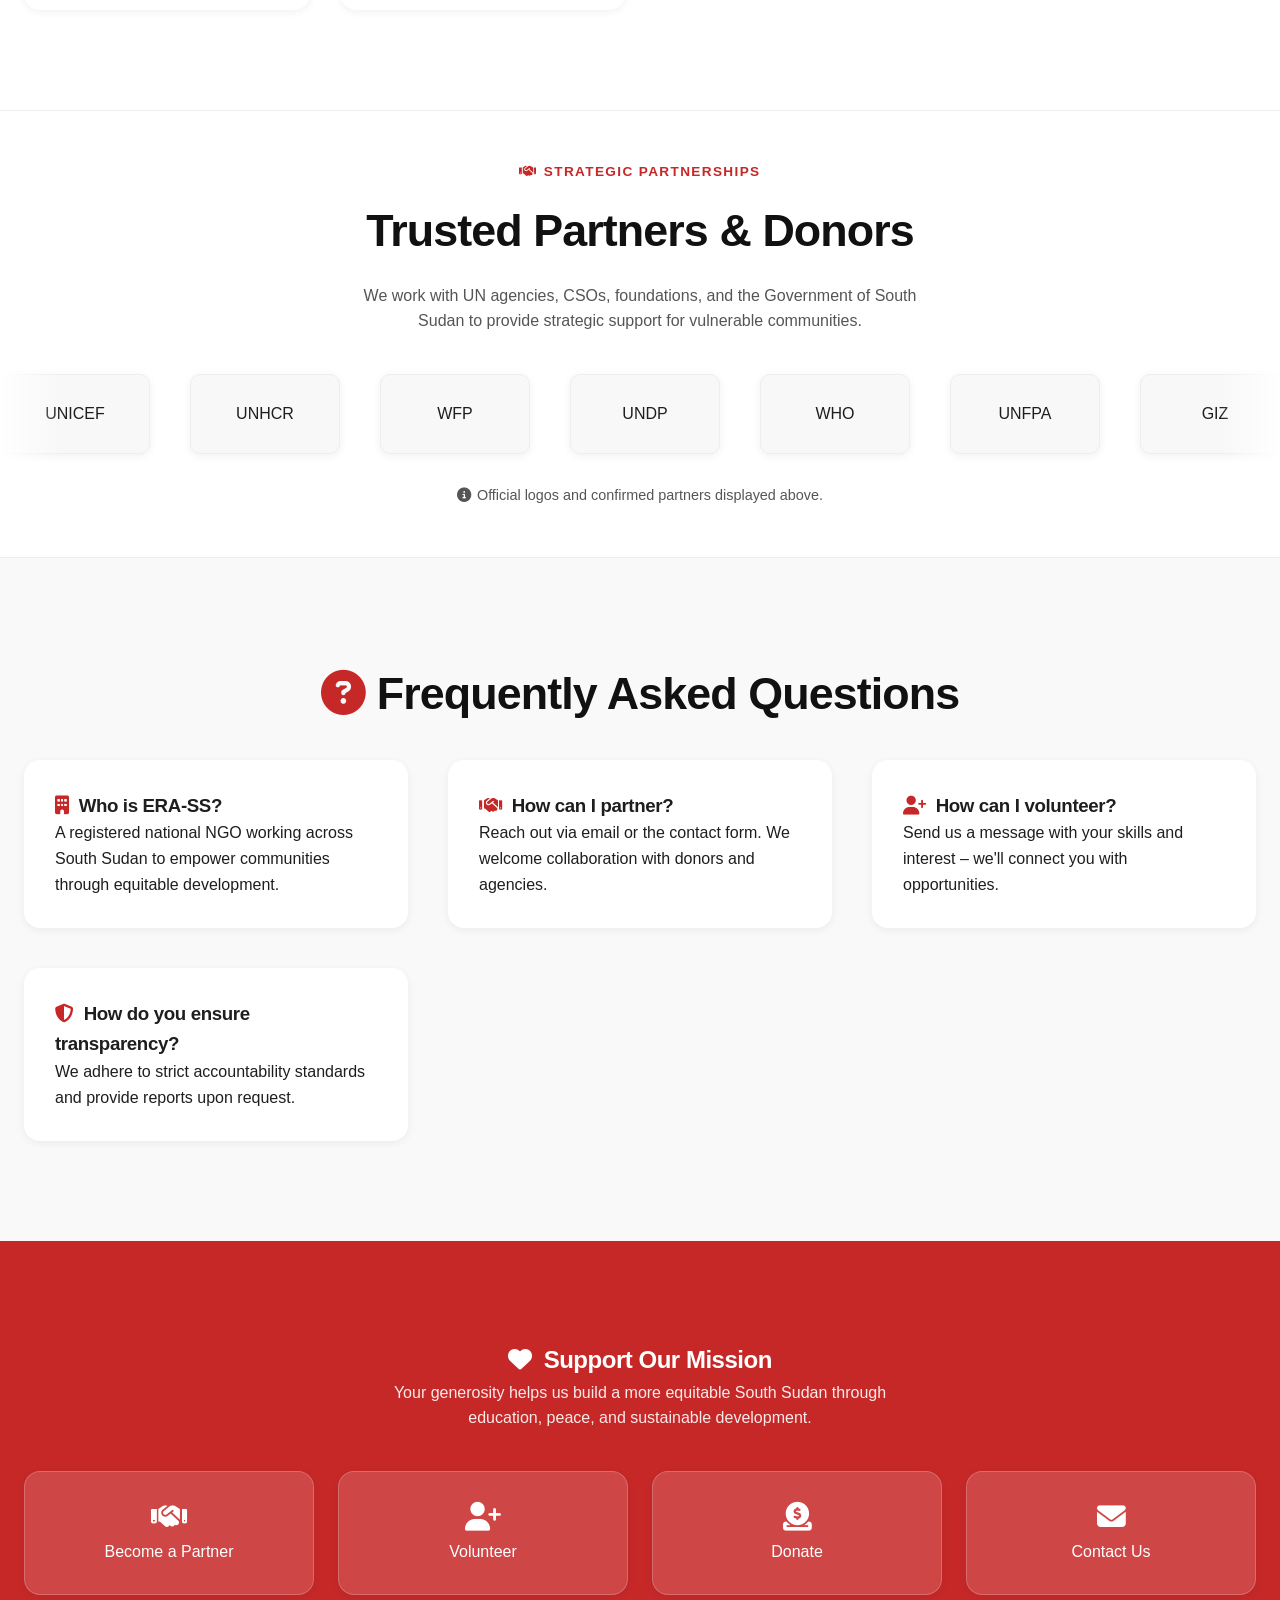
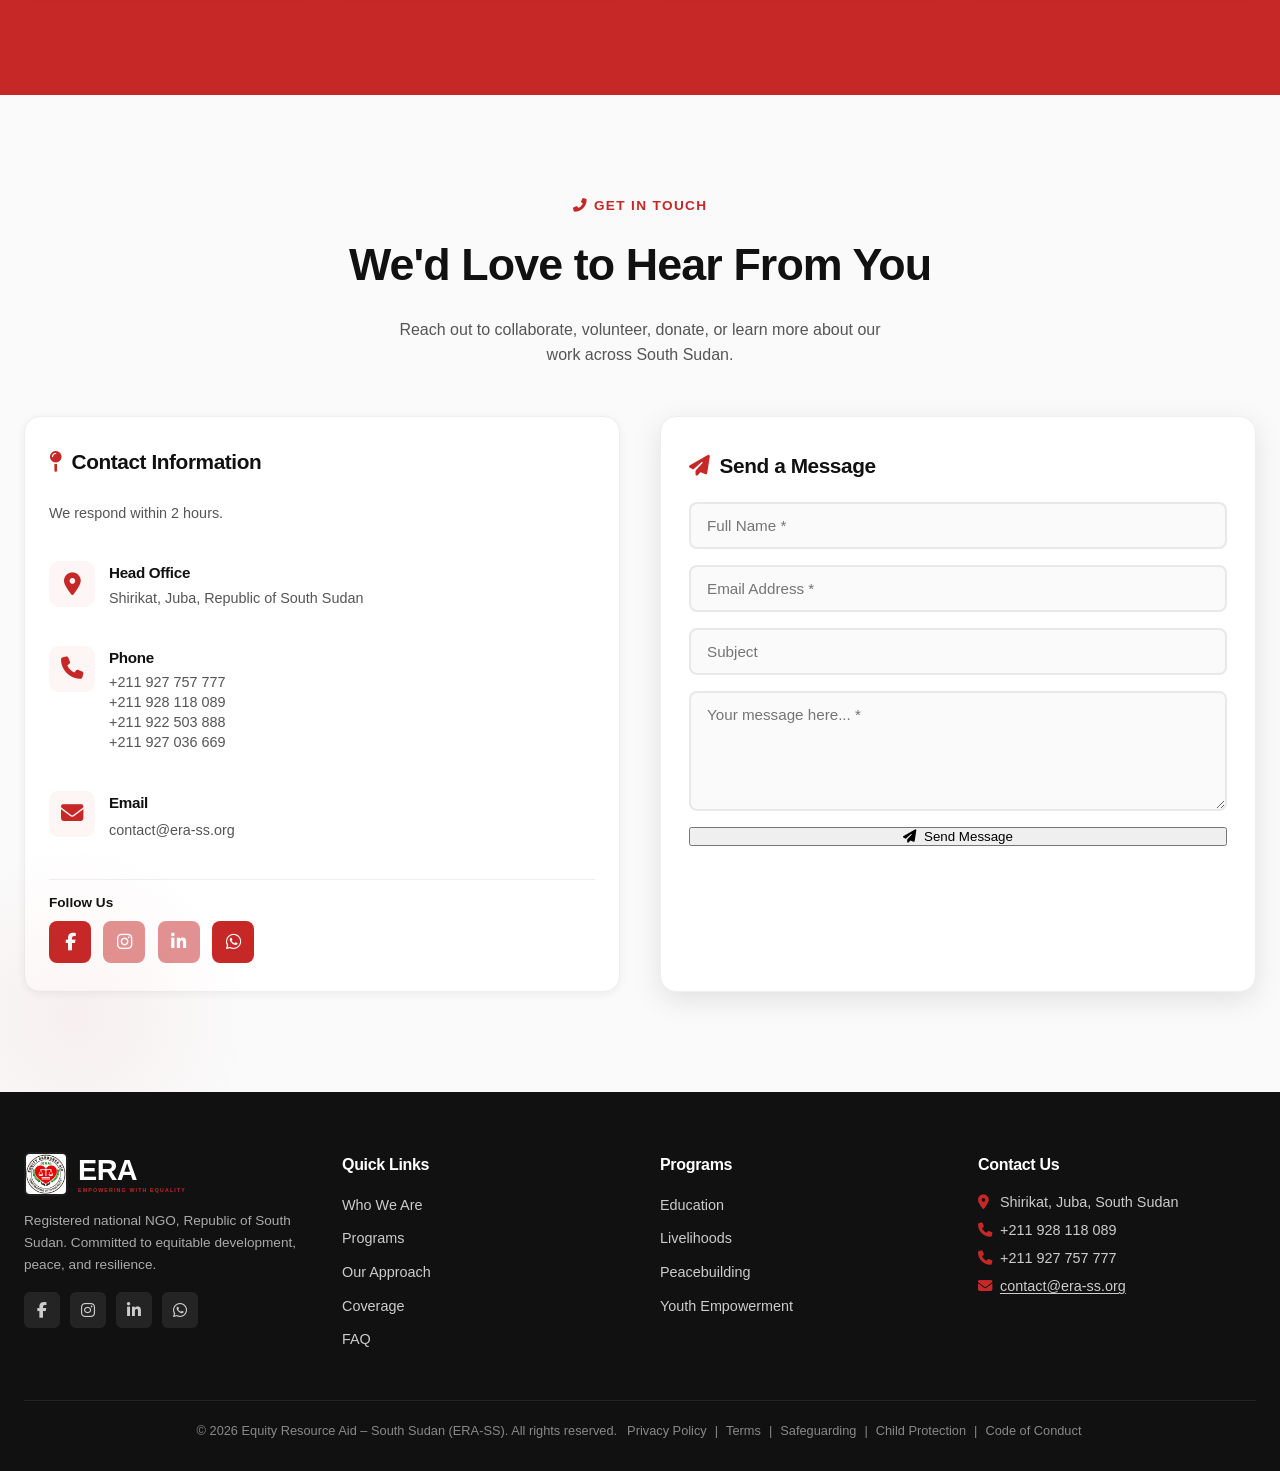
==== commit 52236556: "Update index.html" ====
--- a/index.html
+++ b/index.html
@@ -24,11 +24,11 @@
             <span class="label">+211 928 118 089</span>
         </a>
     </div>
-    <!-- RIGHT: Career, Reports, Team (always visible) + Donate (desktop only) -->
+    <!-- RIGHT: Career, Reports, Team with icons + Donate -->
     <div class="top-bar-inner right">
-        <a href="career.html" class="nav-link-top">Career</a>
-        <a href="report.html" class="nav-link-top">Reports</a>
-        <a href="team.html" class="nav-link-top">Team</a>
+        <a href="career.html" class="nav-link-top"><i class="fas fa-briefcase"></i> Career</a>
+        <a href="report.html" class="nav-link-top"><i class="fas fa-file-alt"></i> Reports</a>
+        <a href="team.html" class="nav-link-top"><i class="fas fa-users"></i> Team</a>
         <a href="support.html" class="donate-btn">Donate</a>
     </div>
 </div>
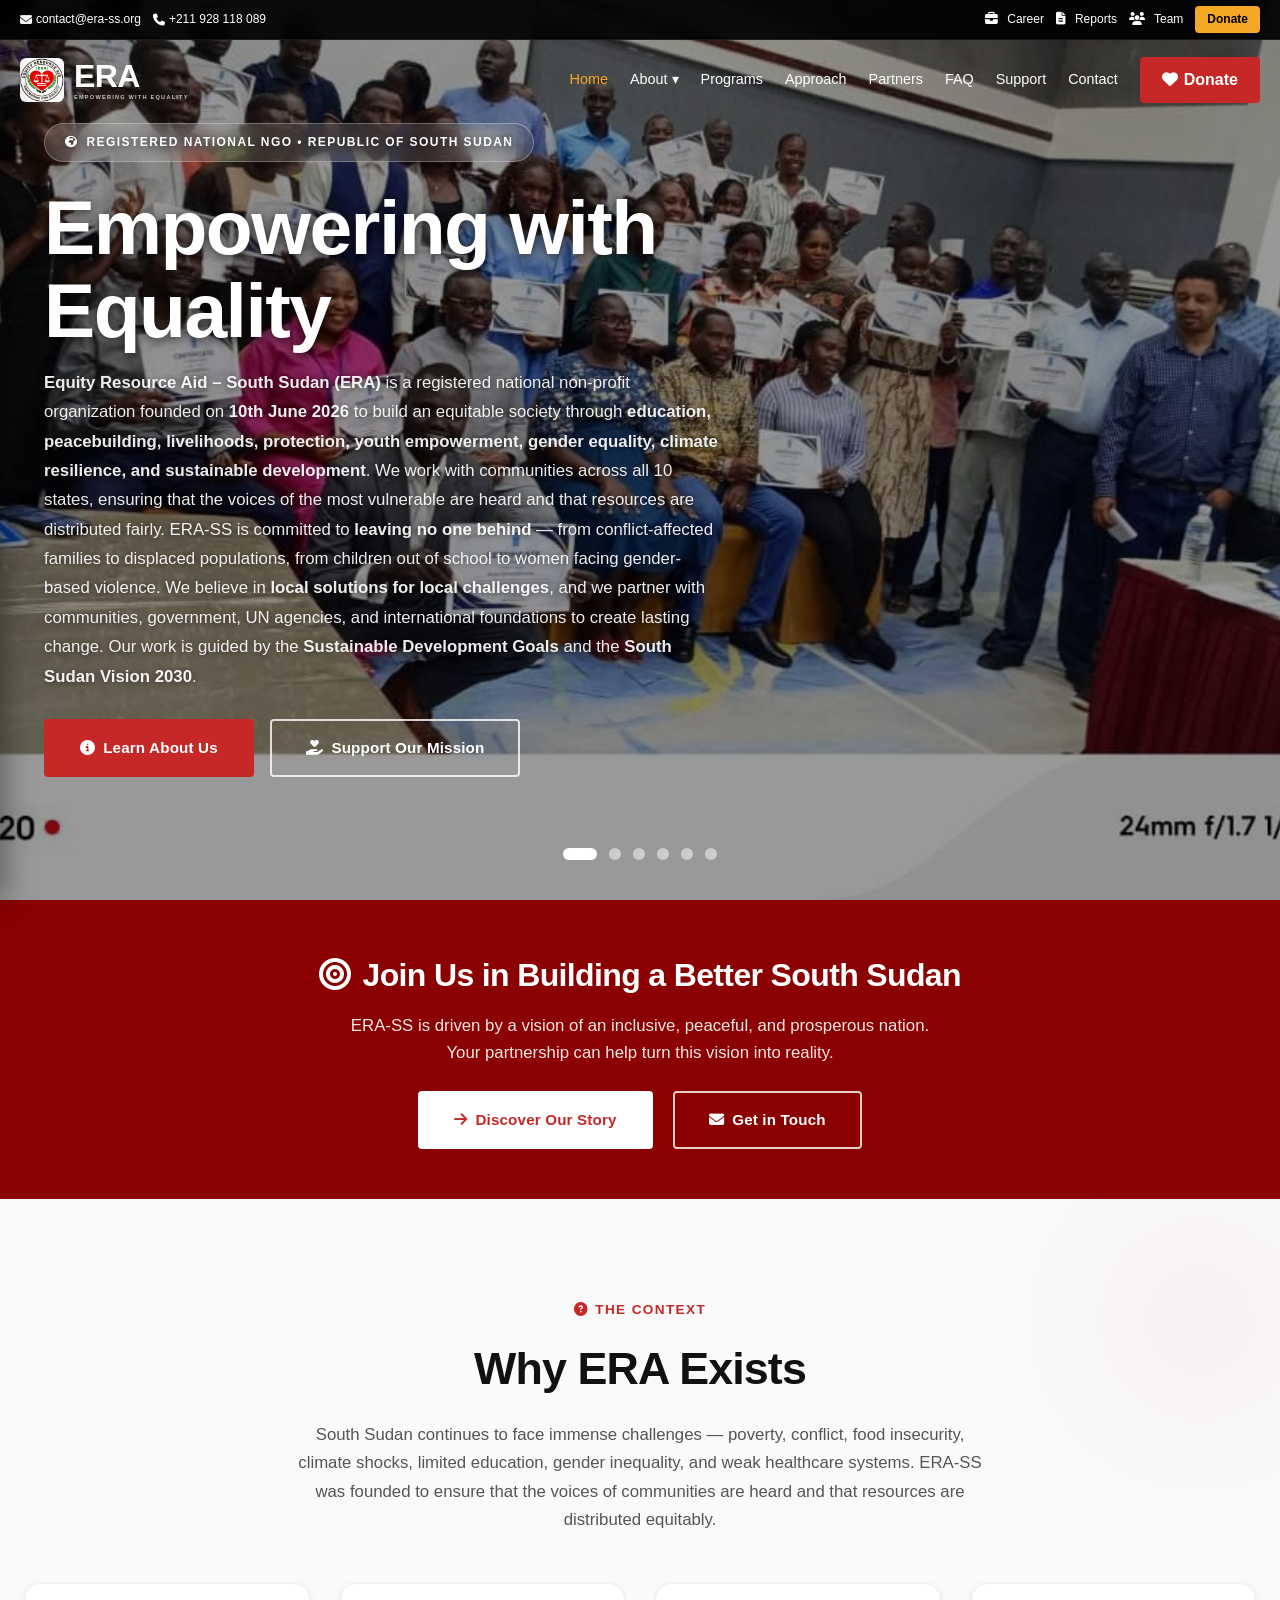
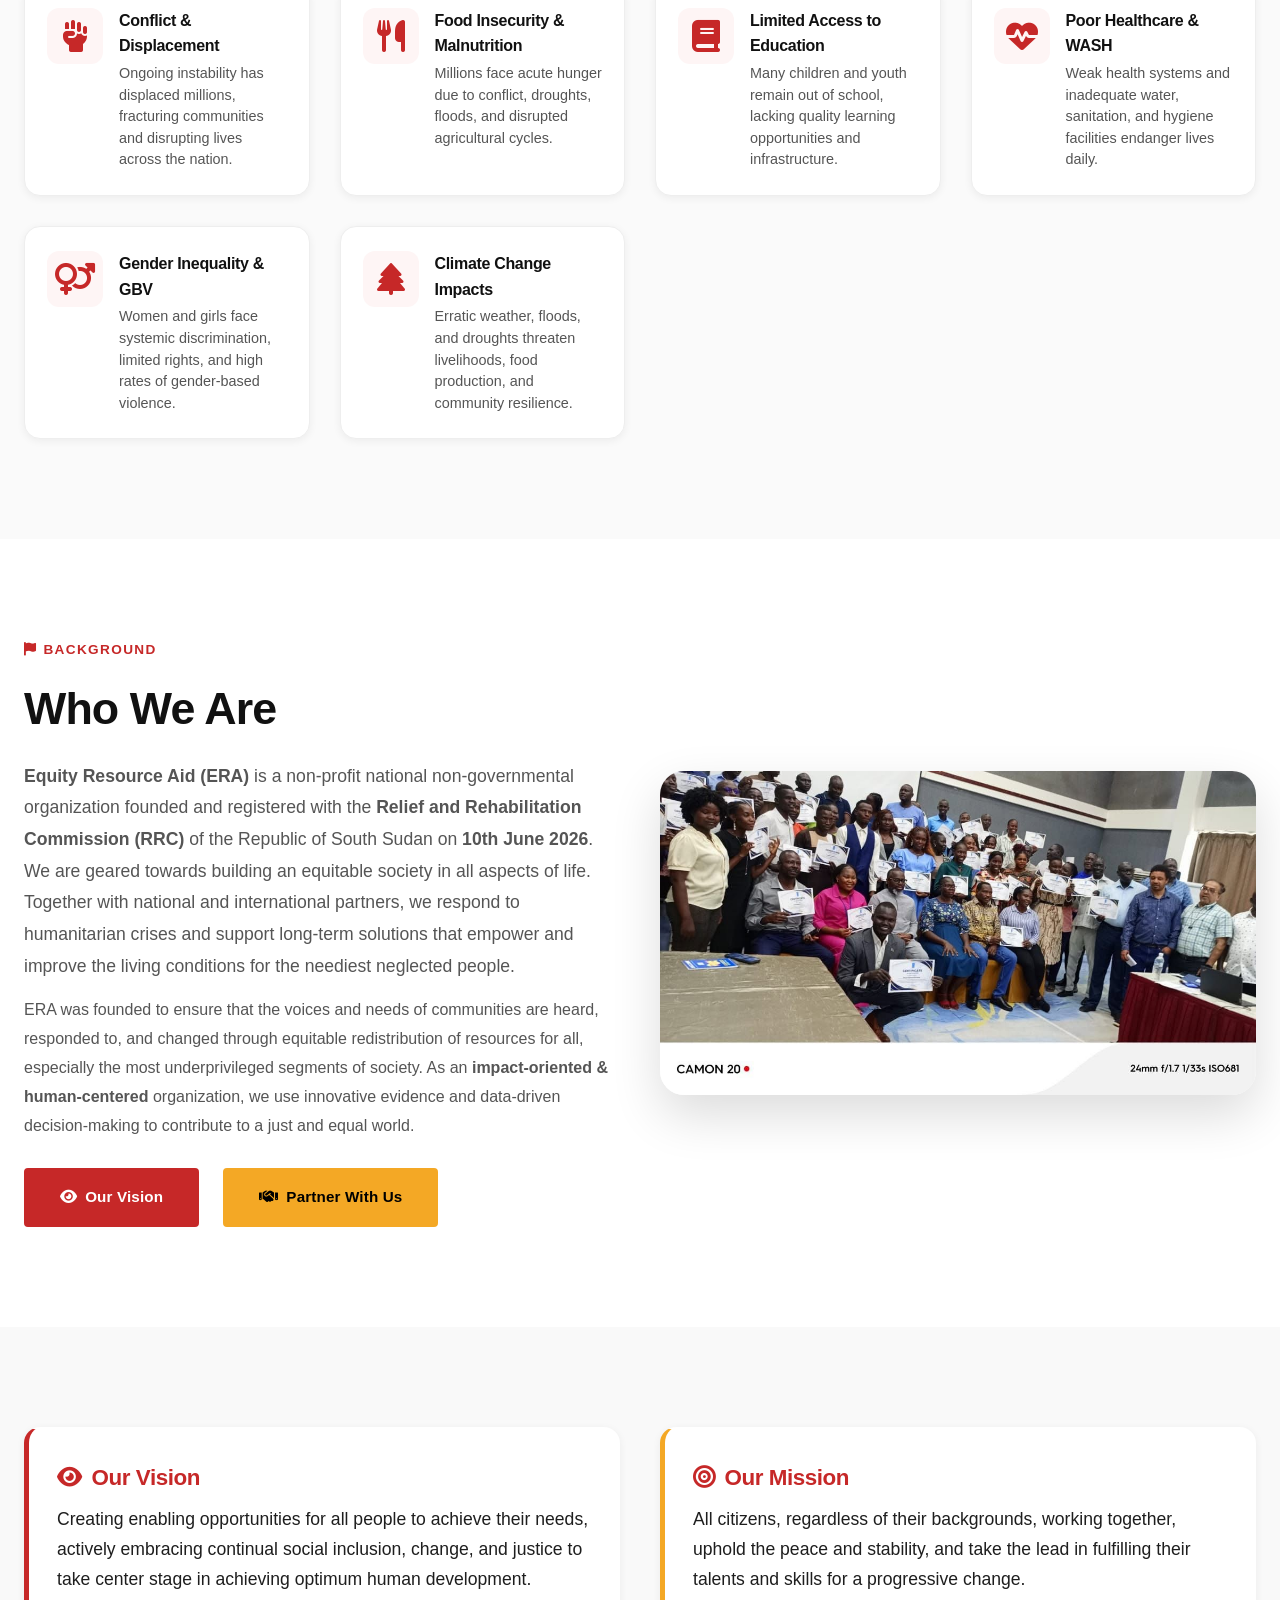
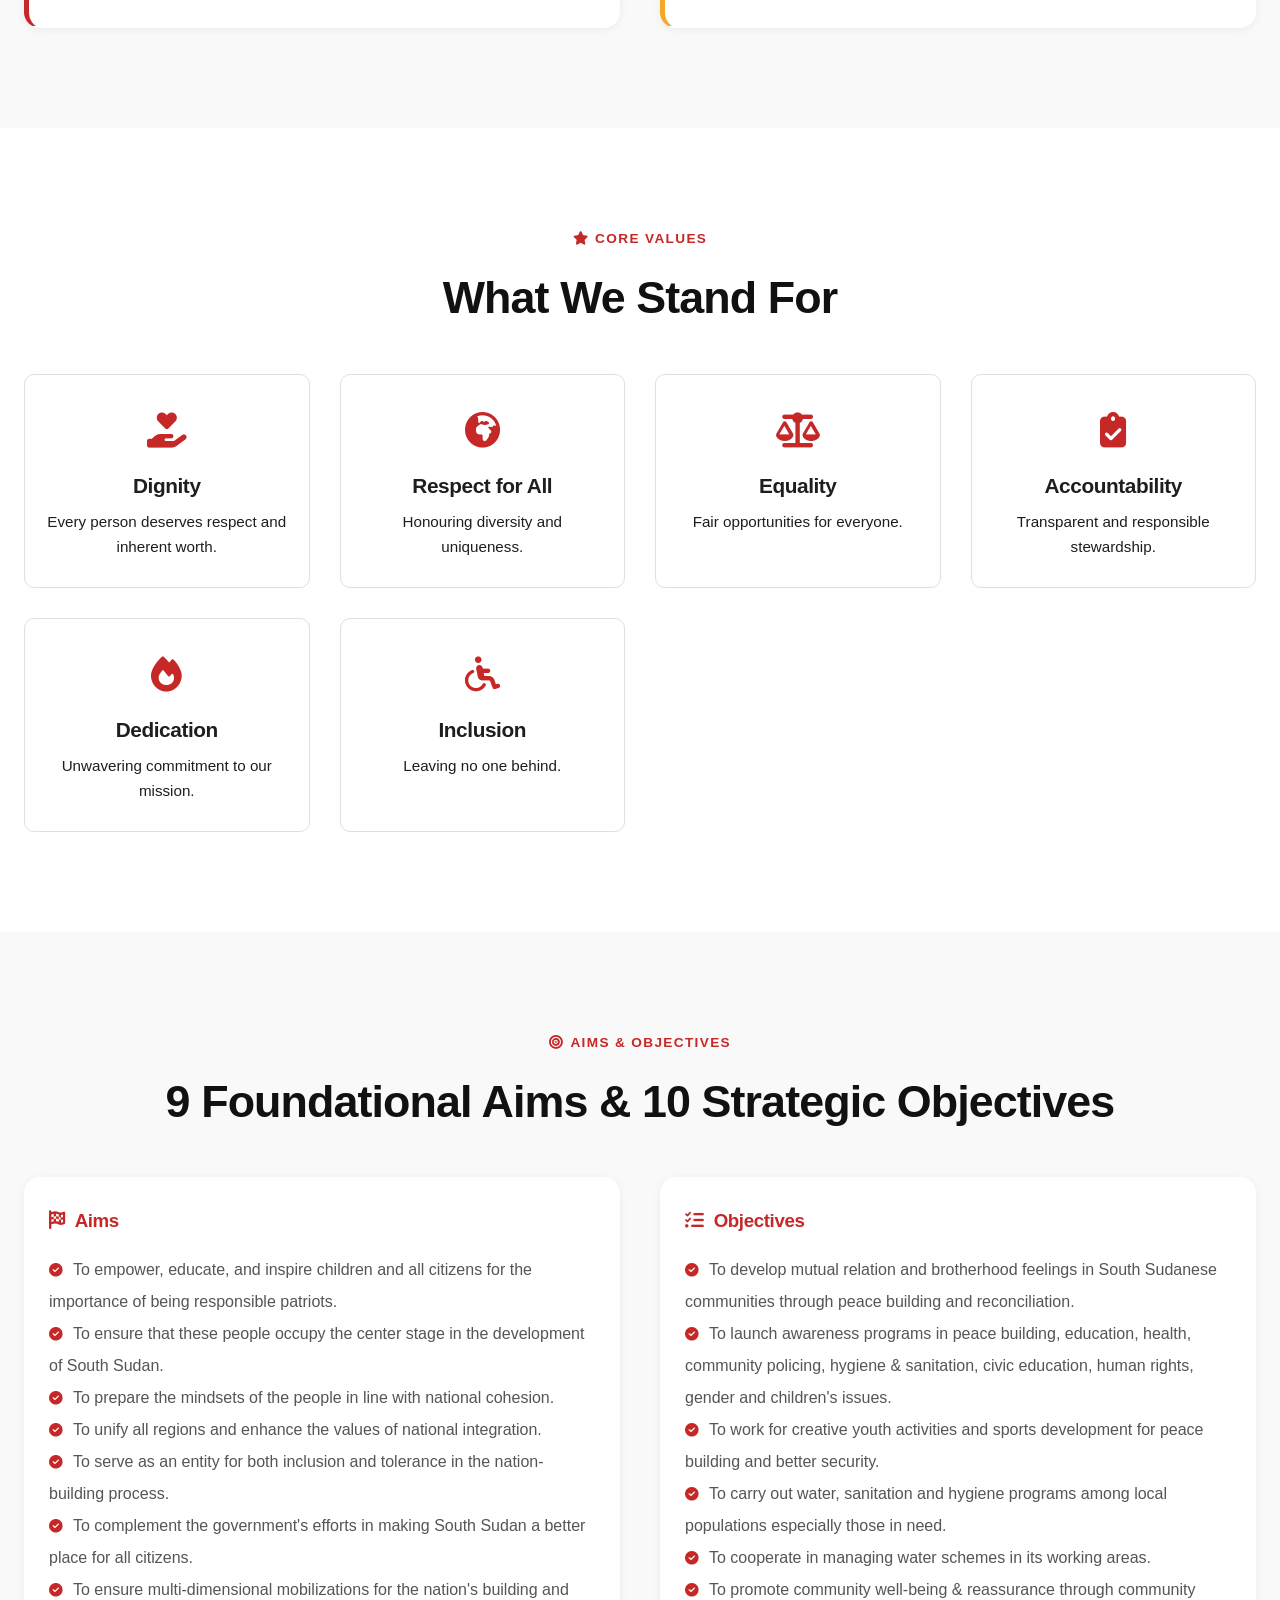
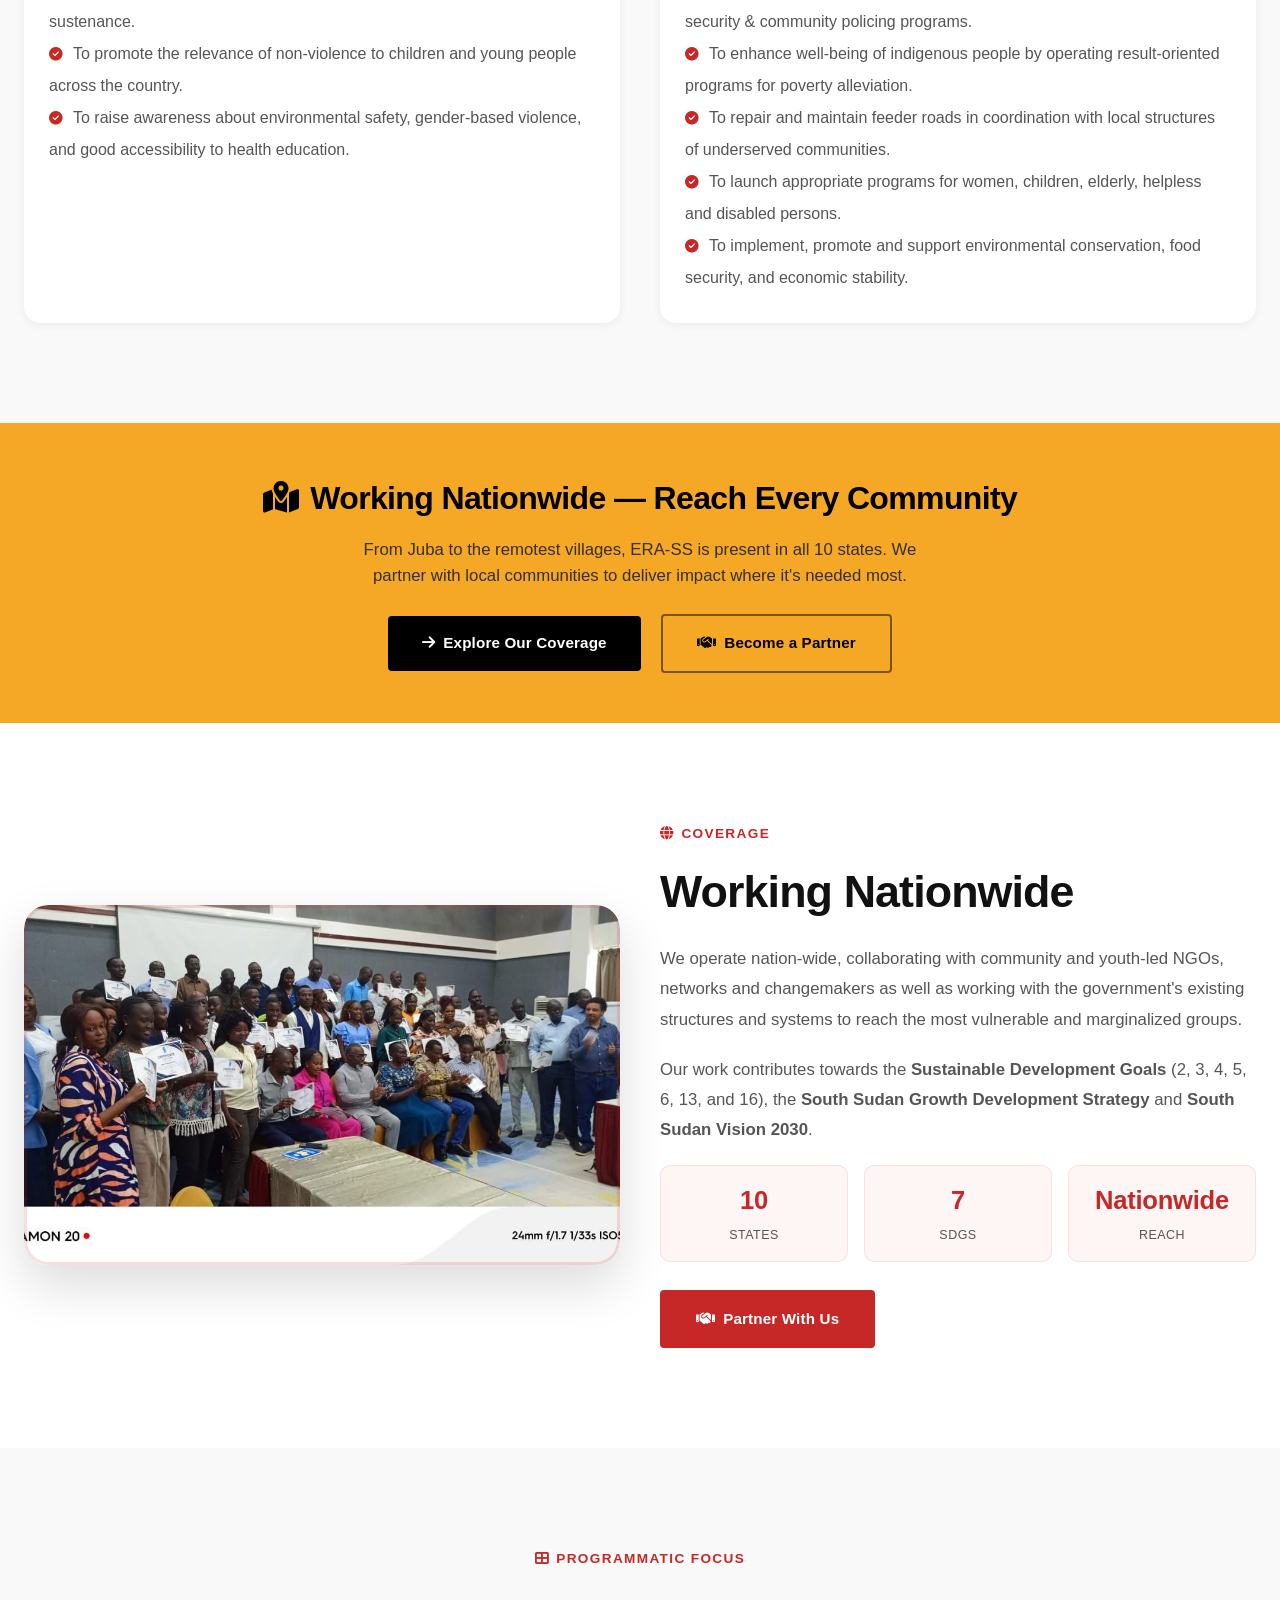
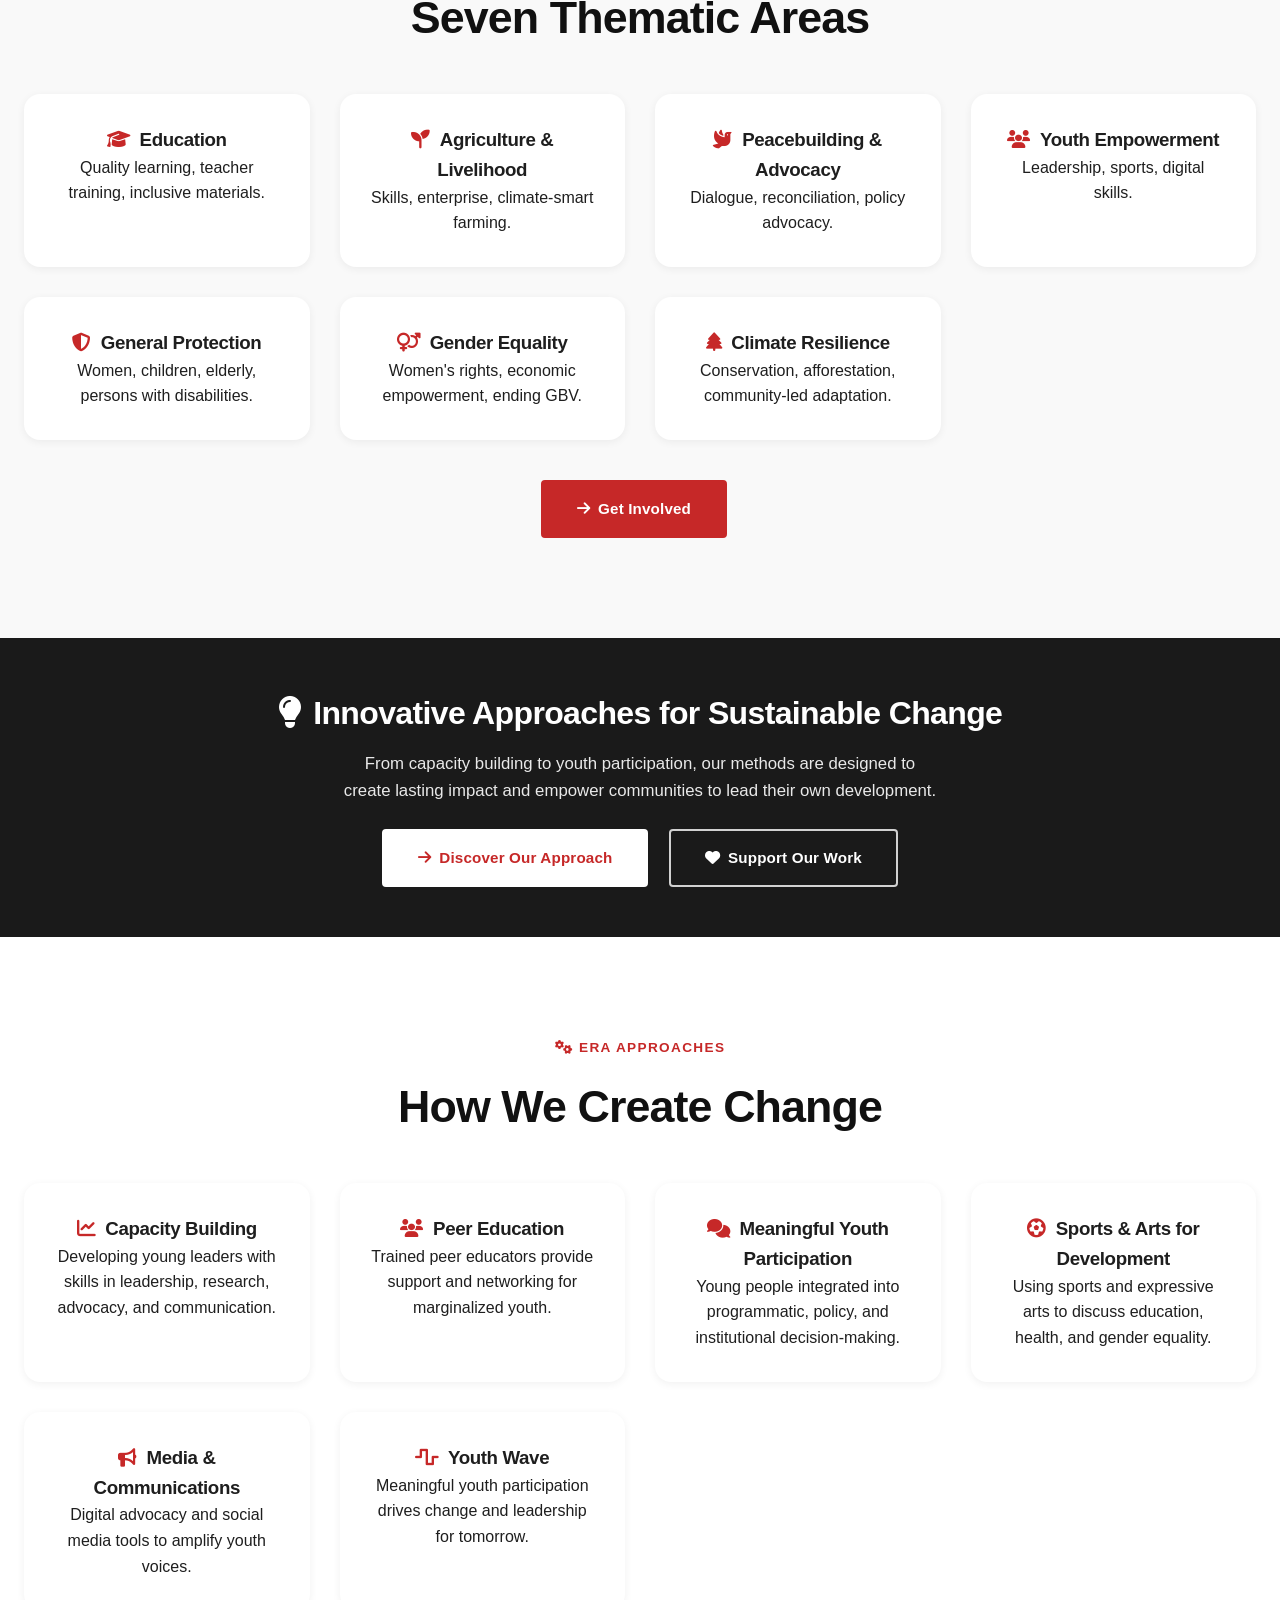
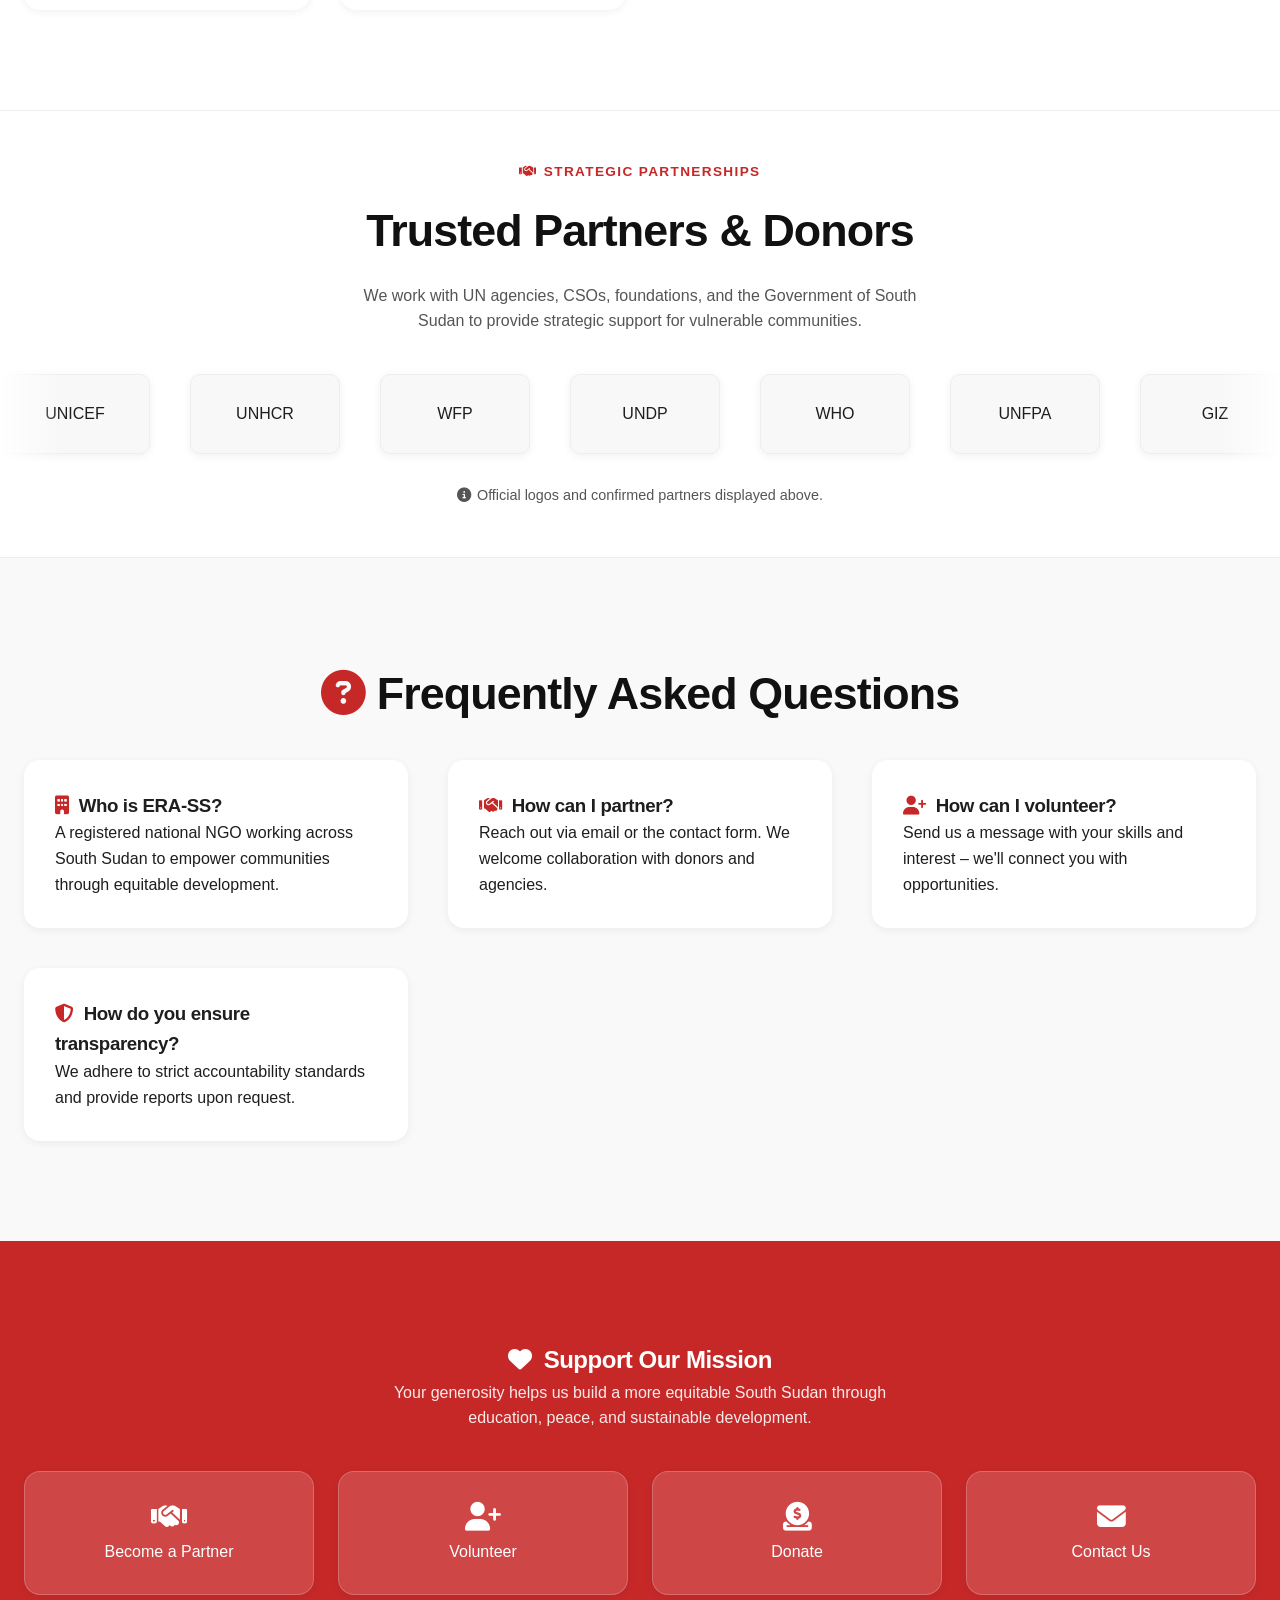
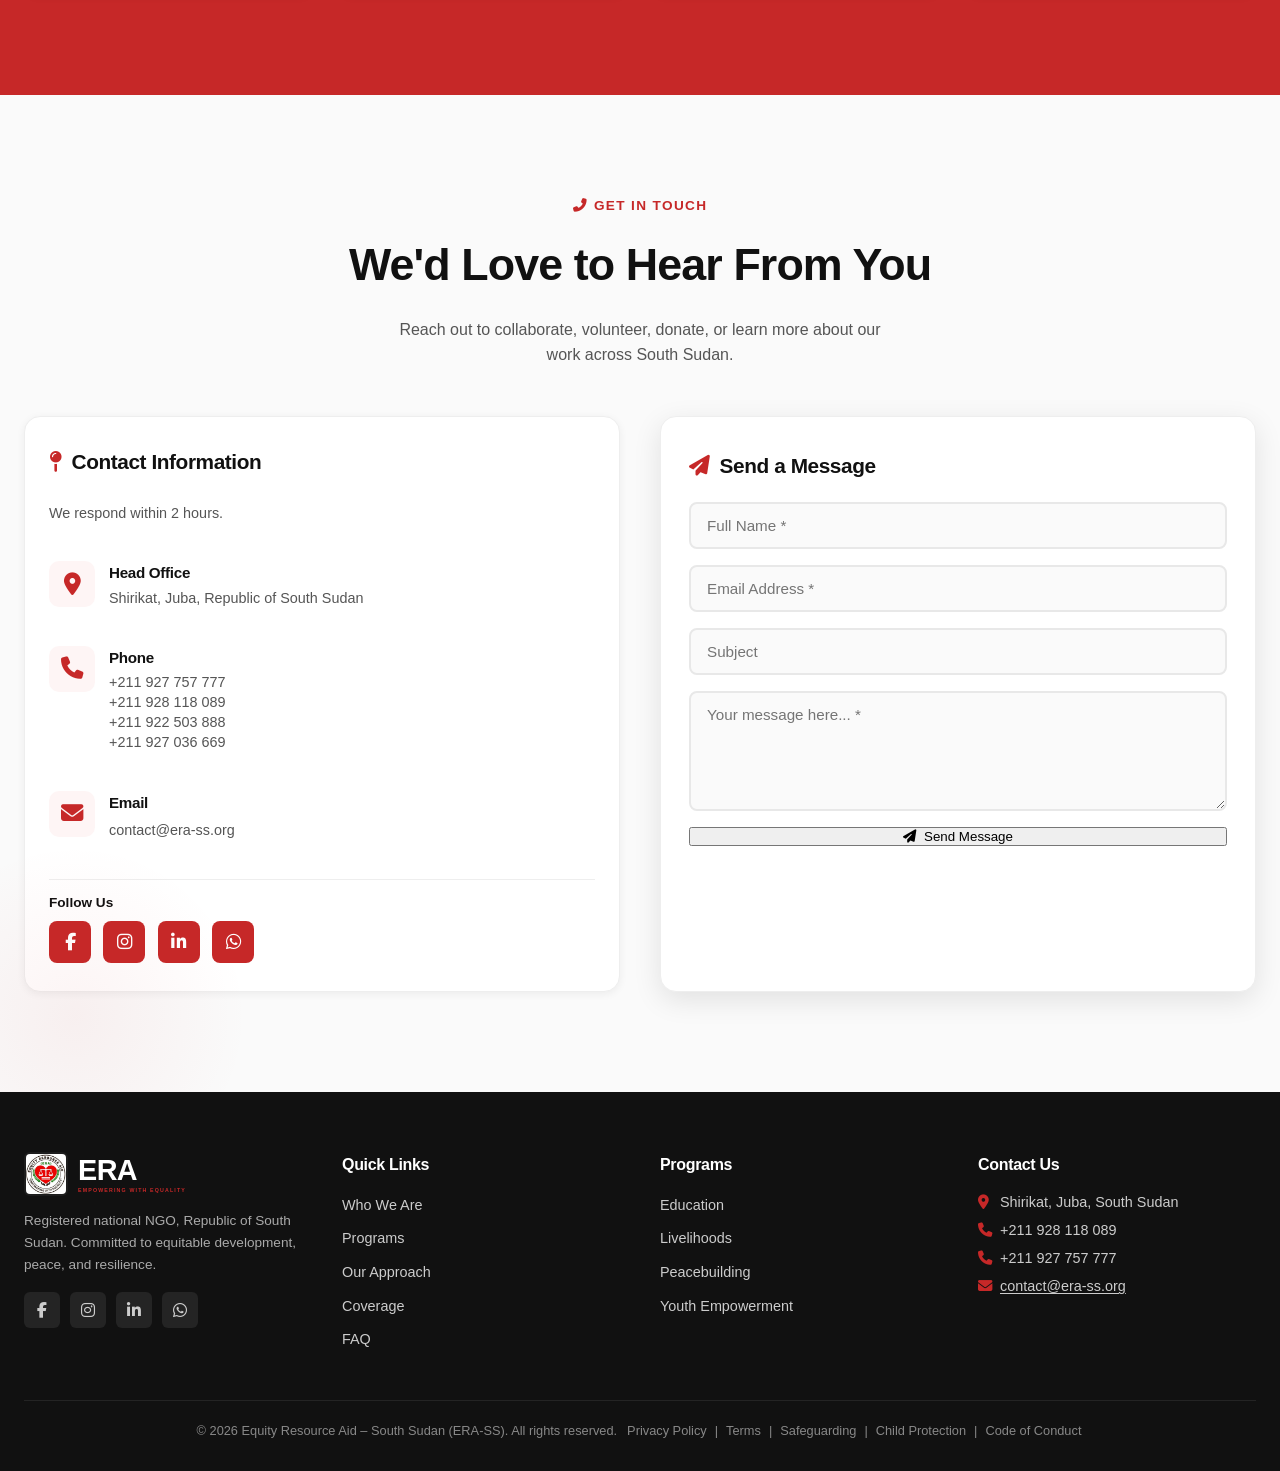
==== commit 8c3dfecf: "Update index.html" ====
--- a/index.html
+++ b/index.html
@@ -477,50 +477,54 @@
         </section>
 
         <!-- ===== CONTACT ===== -->
-        <section id="contact" class="section contact-section">
-            <div class="container">
-                <div class="text-center" style="margin-bottom: 48px;">
-                    <p class="section-subtitle"><i class="fas fa-phone-alt" style="margin-right:6px;"></i>Get In Touch</p>
-                    <h2 class="section-title">We'd Love to Hear From You</h2>
-                    <p style="color: var(--text-muted); max-width: 500px; margin: 0 auto;">Reach out to collaborate, volunteer, donate, or learn more about our work across South Sudan.</p>
-                </div>
-                <div class="grid-2" style="align-items: stretch;">
-                    <div class="contact-info-card">
-                        <h3 style="font-size: 1.3rem; color: #111; margin-bottom: 6px;"><i class="fas fa-map-pin" style="color:var(--era-primary);margin-right:10px;"></i>Contact Information</h3>
-                        <p style="color: var(--text-muted); font-size: 0.9rem; margin-bottom: 8px;">We respond within 2 hours.</p>
-                        <div class="contact-info-item">
-                            <div class="contact-info-icon"><i class="fas fa-location-dot"></i></div>
-                            <div><h4>Head Office</h4><p>Shirikat, Juba, Republic of South Sudan</p></div>
-                        </div>
-                        <div class="contact-info-item">
-                            <div class="contact-info-icon"><i class="fas fa-phone"></i></div>
-                            <div><h4>Phone</h4><p>+211 927 757 777<br>+211 928 118 089<br>+211 922 503 888<br>+211 927 036 669</p></div>
-                        </div>
-                        <div class="contact-info-item">
-                            <div class="contact-info-icon"><i class="fas fa-envelope"></i></div>
-                            <div><h4>Email</h4><a href="mailto:contact@era-ss.org">contact@era-ss.org</a></div>
-                        </div>
-                        <div style="margin-top: 8px; padding-top: 12px; border-top: 1px solid #eee;">
-                            <p style="font-weight: 600; font-size: 0.85rem; margin-bottom: 8px; color: #111;">Follow Us</p>
-                            <a href="https://www.facebook.com/people/Equity-Resource-Aid-South-Sudan/61590477338666/" target="_blank" class="social-icon-link" aria-label="Facebook"><i class="fab fa-facebook-f"></i></a>
-                            <a href="javascript:void(0)" class="social-icon-link" aria-label="Instagram – coming soon" style="opacity:0.5; cursor:default;"><i class="fab fa-instagram"></i></a>
-                            <a href="javascript:void(0)" class="social-icon-link" aria-label="LinkedIn – coming soon" style="opacity:0.5; cursor:default;"><i class="fab fa-linkedin-in"></i></a>
-                            <a href="https://wa.me/211928118089" target="_blank" class="social-icon-link" aria-label="WhatsApp"><i class="fab fa-whatsapp"></i></a>
-                        </div>
-                    </div>
-                    <div class="contact-form-card">
-                        <h3 style="font-size: 1.3rem; color: #111; margin-bottom: 20px;"><i class="fas fa-paper-plane" style="color:var(--era-primary);margin-right:10px;"></i>Send a Message</h3>
-                        <form style="display:flex; flex-direction:column; gap:16px;" id="contactForm">
-                            <input type="text" placeholder="Full Name *" required aria-label="Full Name" />
-                            <input type="email" placeholder="Email Address *" required aria-label="Email Address" />
-                            <input type="text" placeholder="Subject" aria-label="Subject" />
-                            <textarea rows="4" placeholder="Your message here... *" required aria-label="Your message"></textarea>
-                            <button type="submit" class="btn-submit"><i class="fas fa-paper-plane" style="margin-right:8px;"></i>Send Message</button>
-                        </form>
-                    </div>
-                </div>
-            </div>
-        </section>
+<section id="contact" class="section contact-section">
+    <div class="container">
+        <div class="text-center" style="margin-bottom: 48px;">
+            <p class="section-subtitle"><i class="fas fa-phone-alt" style="margin-right:6px;"></i>Get In Touch</p>
+            <h2 class="section-title">We'd Love to Hear From You</h2>
+            <p style="color: var(--text-muted); max-width: 500px; margin: 0 auto;">Reach out to collaborate, volunteer, donate, or learn more about our work across South Sudan.</p>
+        </div>
+        <div class="grid-2" style="align-items: stretch;">
+            <div class="contact-info-card">
+                <h3 style="font-size: 1.3rem; color: #111; margin-bottom: 6px;"><i class="fas fa-map-pin" style="color:var(--era-primary);margin-right:10px;"></i>Contact Information</h3>
+                <p style="color: var(--text-muted); font-size: 0.9rem; margin-bottom: 8px;">We respond within 2 hours.</p>
+                <div class="contact-info-item">
+                    <div class="contact-info-icon"><i class="fas fa-location-dot"></i></div>
+                    <div><h4>Head Office</h4><p>Shirikat, Juba, Republic of South Sudan</p></div>
+                </div>
+                <div class="contact-info-item">
+                    <div class="contact-info-icon"><i class="fas fa-phone"></i></div>
+                    <div><h4>Phone</h4><p>+211 927 757 777<br>+211 928 118 089<br>+211 922 503 888<br>+211 927 036 669</p></div>
+                </div>
+                <div class="contact-info-item">
+                    <div class="contact-info-icon"><i class="fas fa-envelope"></i></div>
+                    <div><h4>Email</h4><a href="mailto:contact@era-ss.org">contact@era-ss.org</a></div>
+                </div>
+                <div style="margin-top: 8px; padding-top: 12px; border-top: 1px solid #eee;">
+                    <p style="font-weight: 600; font-size: 0.85rem; margin-bottom: 8px; color: #111;">Follow Us</p>
+                    <!-- Facebook -->
+                    <a href="https://www.facebook.com/people/Equity-Resource-Aid-South-Sudan/61590477338666/" target="_blank" class="social-icon-link" aria-label="Facebook"><i class="fab fa-facebook-f"></i></a>
+                    <!-- Instagram -->
+                    <a href="https://www.instagram.com/equityresourceaid?igsh=MTRuMzd4bTc2azZmZA==" target="_blank" class="social-icon-link" aria-label="Instagram"><i class="fab fa-instagram"></i></a>
+                    <!-- LinkedIn -->
+                    <a href="https://www.linkedin.com/in/equity-resource-aid-south-sudan-45a908414" target="_blank" class="social-icon-link" aria-label="LinkedIn"><i class="fab fa-linkedin-in"></i></a>
+                    <!-- WhatsApp -->
+                    <a href="https://wa.me/211928118089" target="_blank" class="social-icon-link" aria-label="WhatsApp"><i class="fab fa-whatsapp"></i></a>
+                </div>
+            </div>
+            <div class="contact-form-card">
+                <h3 style="font-size: 1.3rem; color: #111; margin-bottom: 20px;"><i class="fas fa-paper-plane" style="color:var(--era-primary);margin-right:10px;"></i>Send a Message</h3>
+                <form style="display:flex; flex-direction:column; gap:16px;" id="contactForm">
+                    <input type="text" placeholder="Full Name *" required aria-label="Full Name" />
+                    <input type="email" placeholder="Email Address *" required aria-label="Email Address" />
+                    <input type="text" placeholder="Subject" aria-label="Subject" />
+                    <textarea rows="4" placeholder="Your message here... *" required aria-label="Your message"></textarea>
+                    <button type="submit" class="btn-submit"><i class="fas fa-paper-plane" style="margin-right:8px;"></i>Send Message</button>
+                </form>
+            </div>
+        </div>
+    </div>
+</section>
 
     </main>
 
--- a/style.css
+++ b/style.css
@@ -1087,6 +1087,46 @@
   }
 }
 
+/* ============================================================
+   ADD THIS BLOCK TO YOUR EXISTING style.css
+   ============================================================ */
+
+/* ---------- Top Bar: Add separation between top bar and navbar ---------- */
+.top-bar {
+    border-bottom: 1px solid rgba(255, 255, 255, 0.08);
+}
+
+/* On mobile, enhance the separation with a subtle shadow */
+@media (max-width: 520px) {
+    .top-bar {
+        border-bottom: 2px solid rgba(255, 255, 255, 0.15);
+        box-shadow: 0 2px 6px rgba(0, 0, 0, 0.25);
+    }
+}
+
+/* ---------- Icons in Top Bar (Career, Reports, Team) ---------- */
+.top-bar .nav-link-top i {
+    margin-right: 5px;
+    font-size: 0.8rem;
+    display: inline-block;
+}
+
+/* On smaller screens, keep icons proportional */
+@media (max-width: 520px) {
+    .top-bar .nav-link-top i {
+        font-size: 0.7rem;
+        margin-right: 3px;
+    }
+}
+
+/* On very tiny screens, ensure icons and text fit */
+@media (max-width: 380px) {
+    .top-bar .nav-link-top i {
+        font-size: 0.6rem;
+        margin-right: 2px;
+    }
+}
+
 /* ---------- TIMELINE ---------- */
 .timeline {
   position: relative;
@@ -1280,6 +1320,42 @@
   .challenge-card {
     padding: 14px 12px;
   }
+}
+
+/* ============================================================
+   ADD THIS BLOCK TO YOUR EXISTING style.css
+   ============================================================ */
+
+/* ---------- Top Bar: Icons & Spacing ---------- */
+
+/* Add icons to top bar links */
+.top-bar .nav-link-top i {
+    margin-right: 5px;
+    font-size: 0.8rem;
+    display: inline-block;
+}
+
+/* On small screens, scale icons down */
+@media (max-width: 520px) {
+    .top-bar .nav-link-top i {
+        font-size: 0.7rem;
+        margin-right: 3px;
+    }
+    
+    /* --- IMPORTANT: creates a visible gap between top bar and navbar --- */
+    .top-bar {
+        border-bottom: 2px solid rgba(255, 255, 255, 0.15);
+        box-shadow: 0 2px 6px rgba(0, 0, 0, 0.25);
+        margin-bottom: 4px;   /* <-- this adds the space */
+    }
+}
+
+/* On very tiny screens, keep icons and text fitting */
+@media (max-width: 380px) {
+    .top-bar .nav-link-top i {
+        font-size: 0.6rem;
+        margin-right: 2px;
+    }
 }
 
 /* ---------- COVERAGE ---------- */
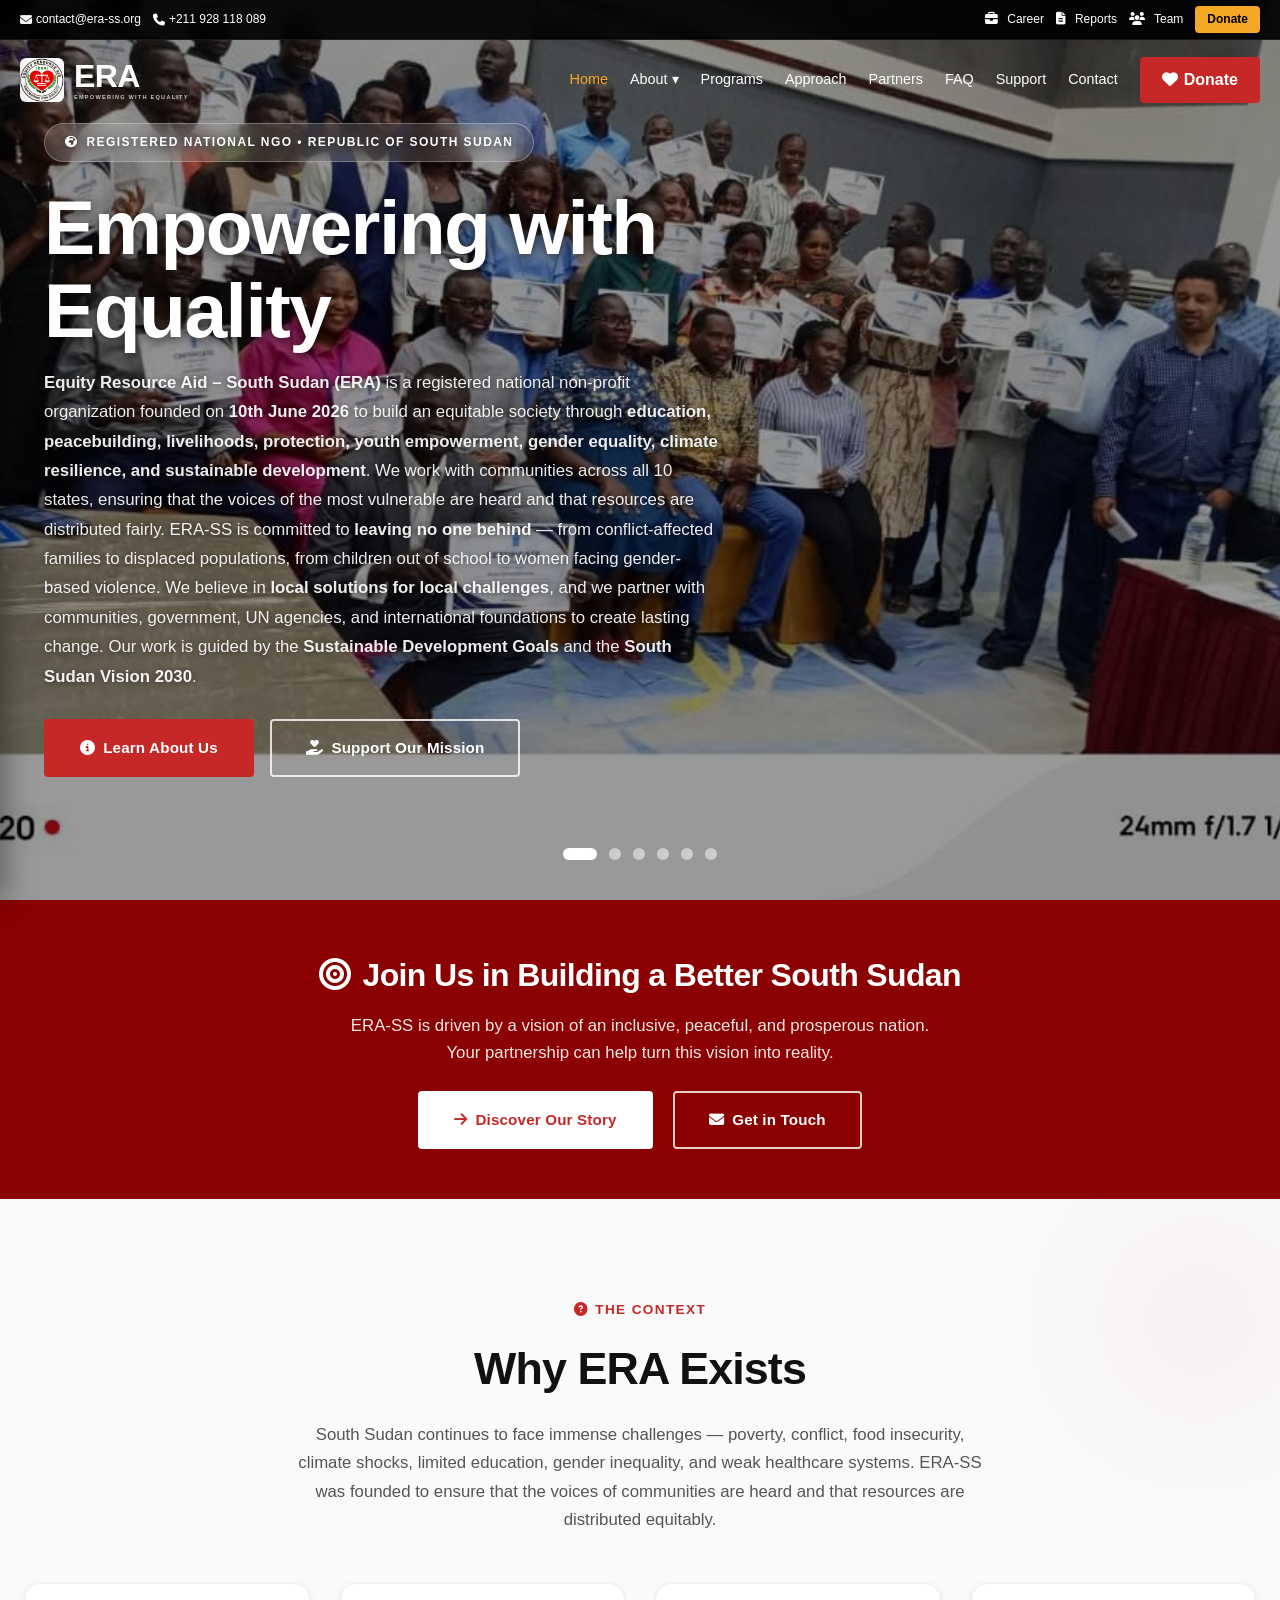
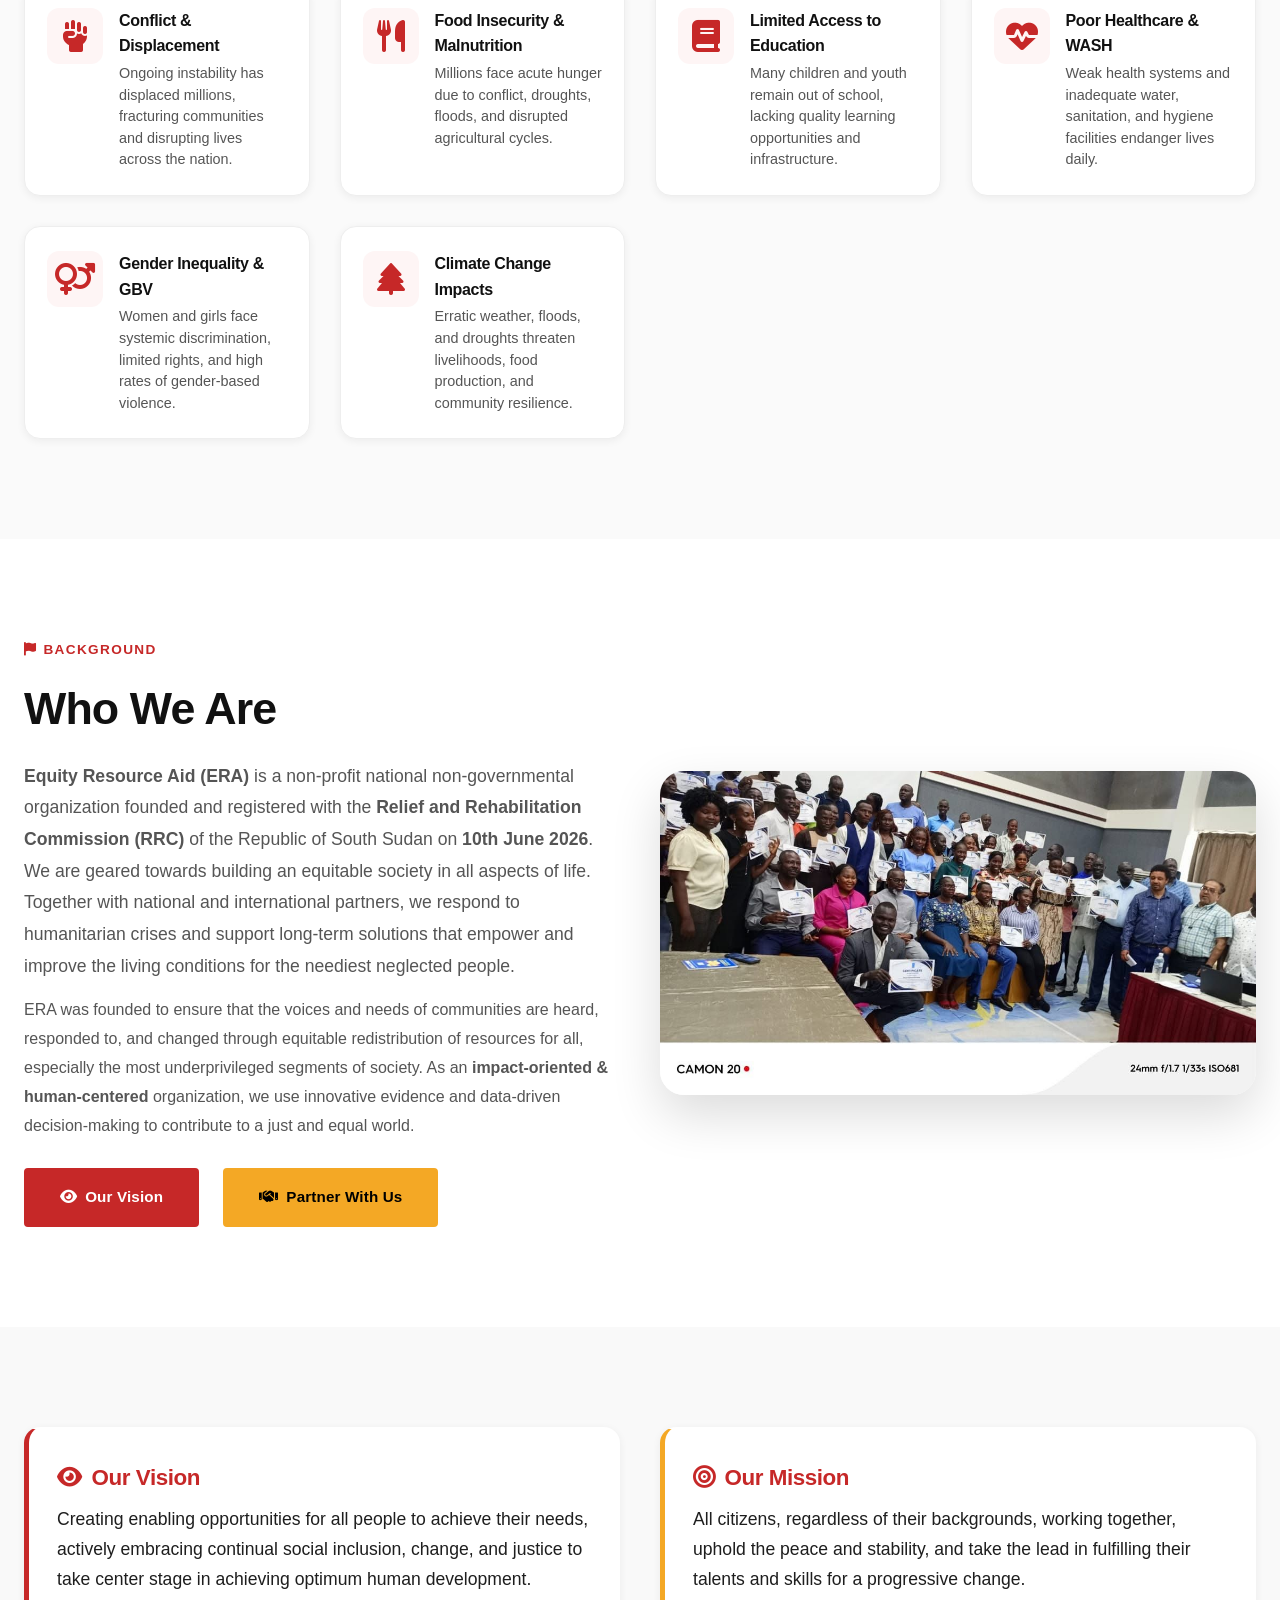
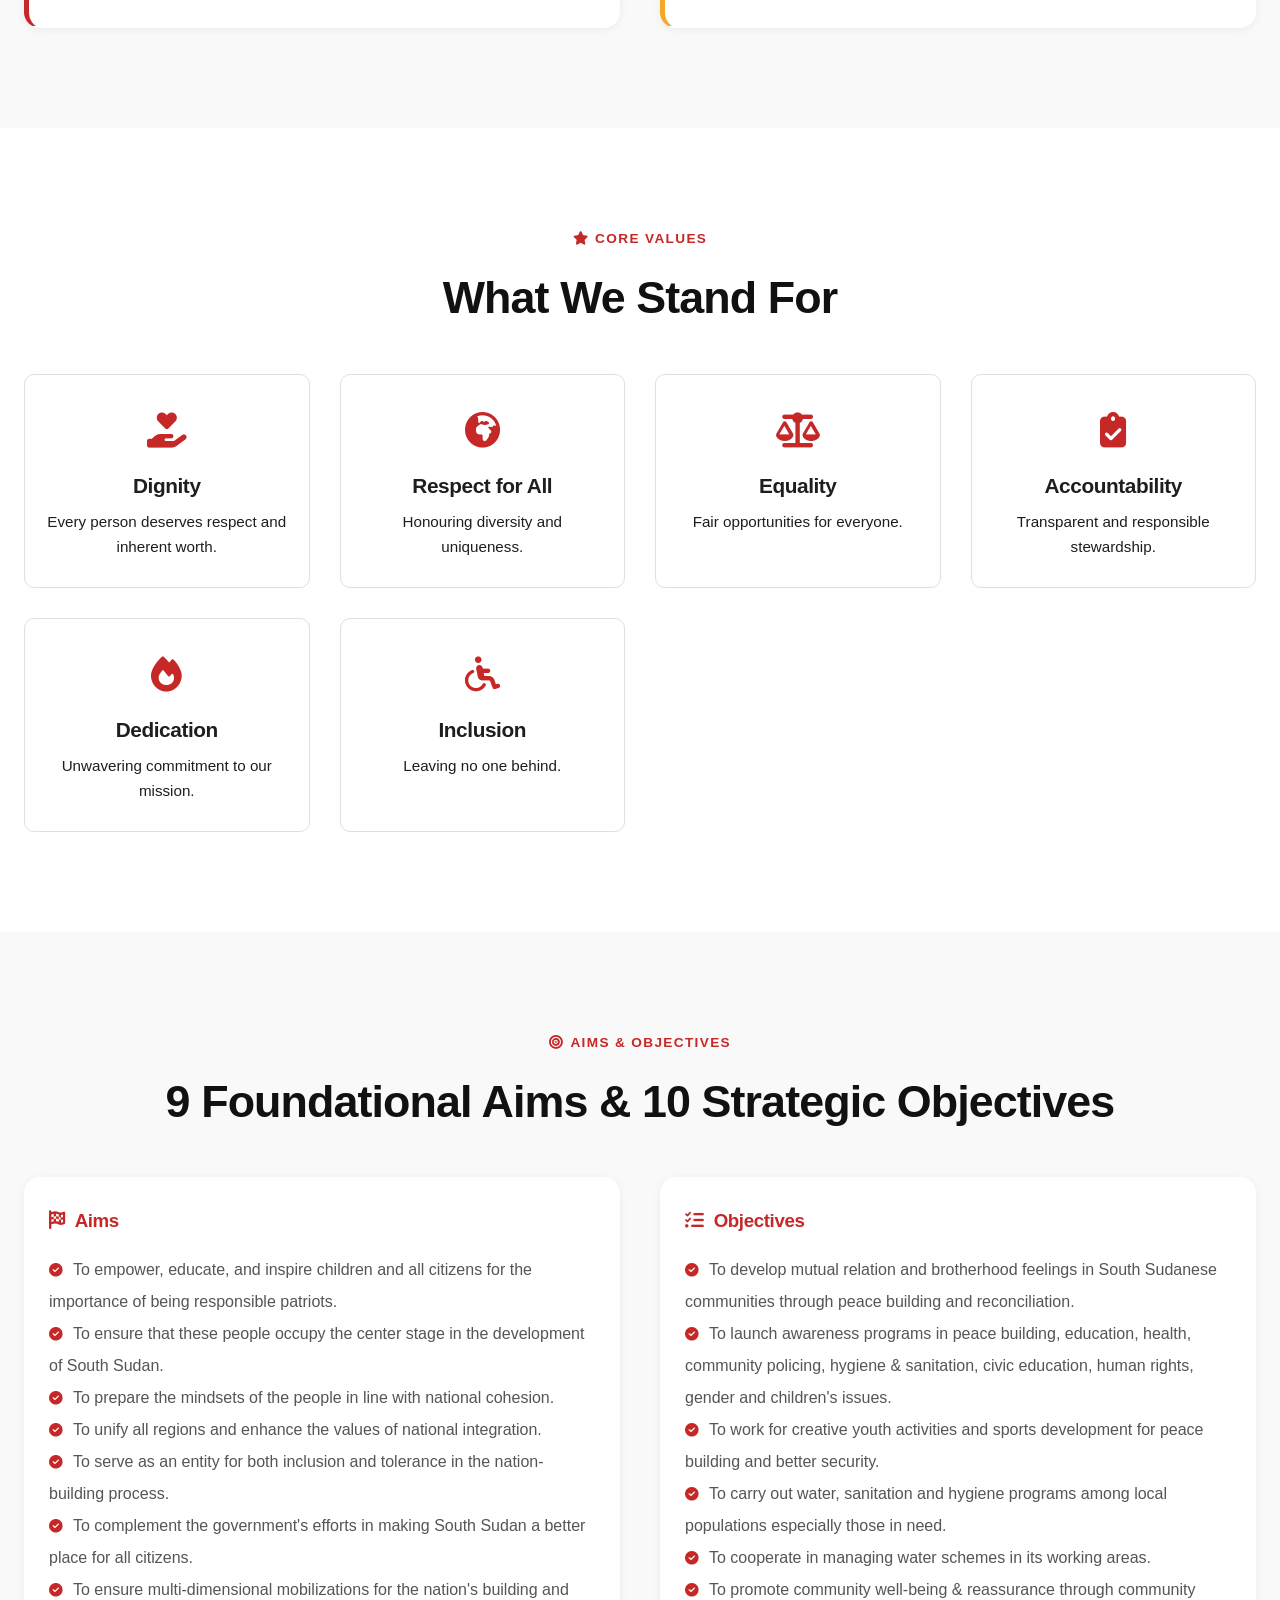
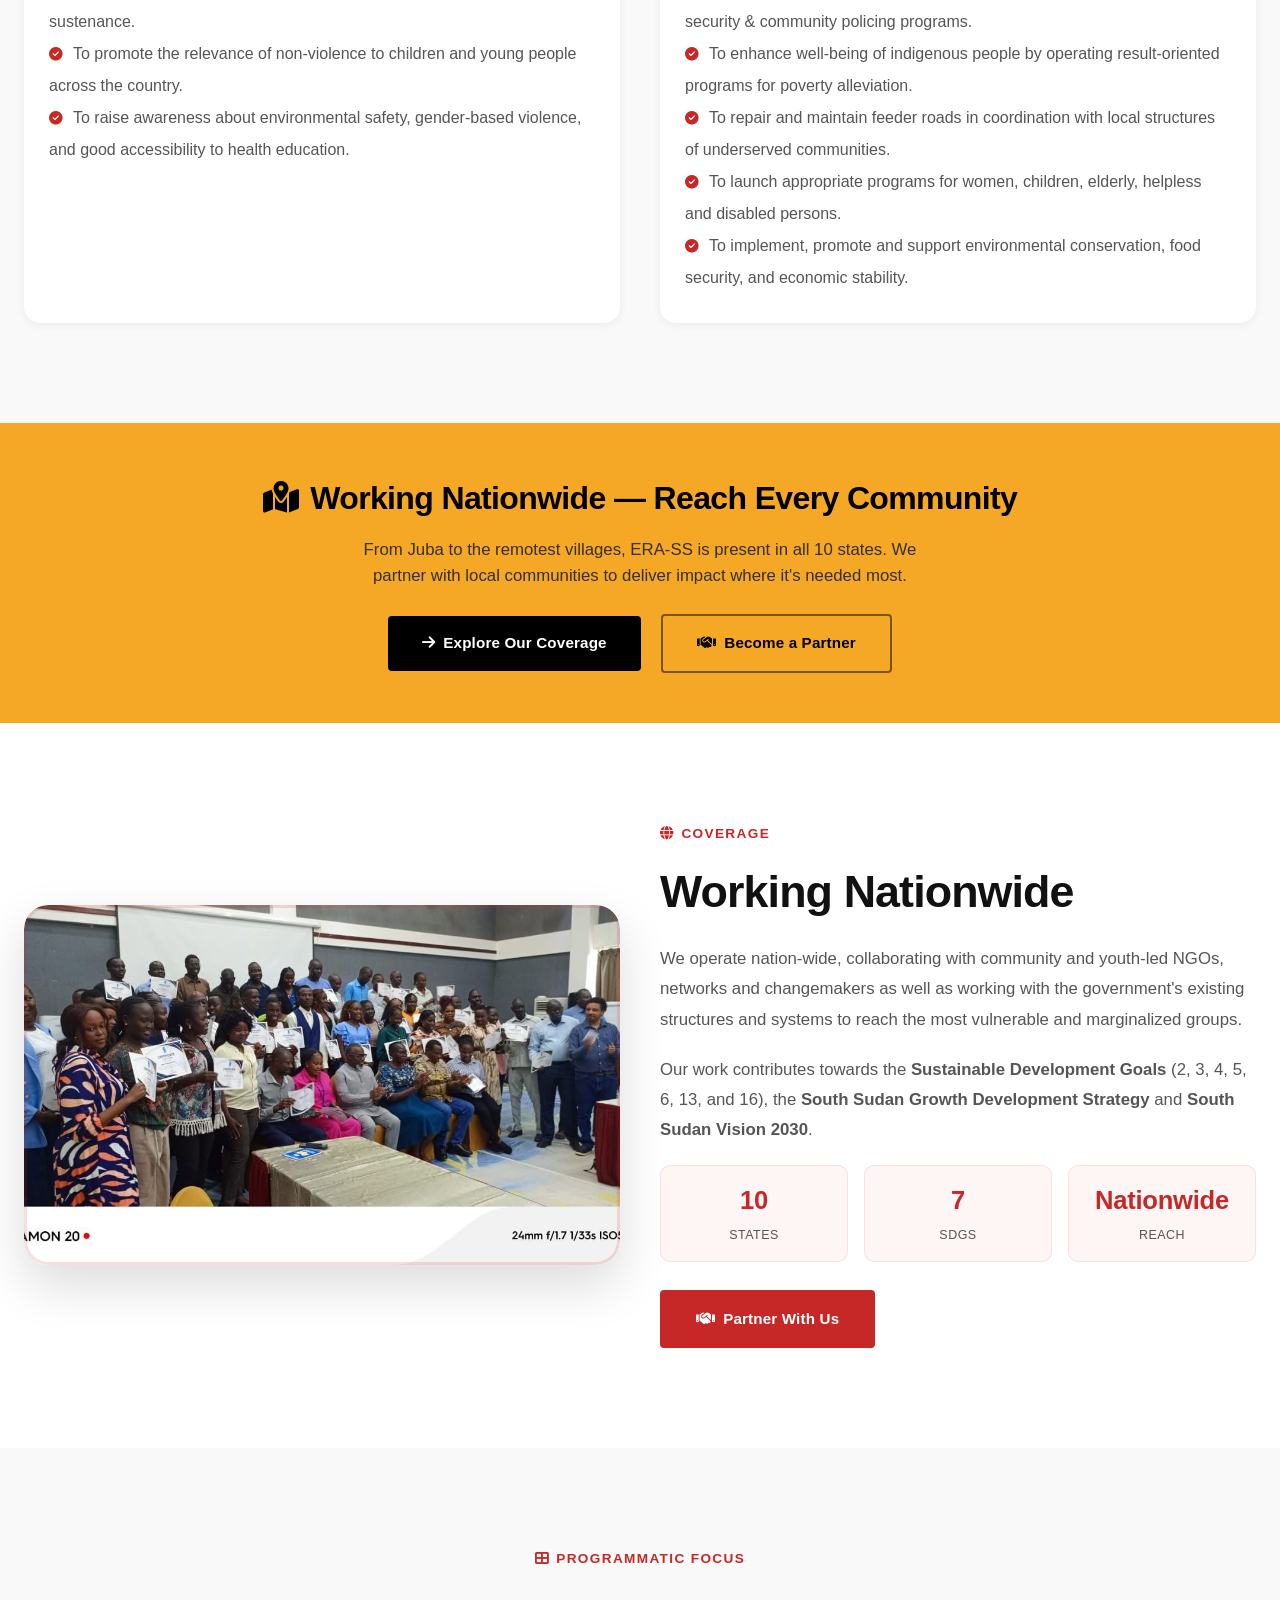
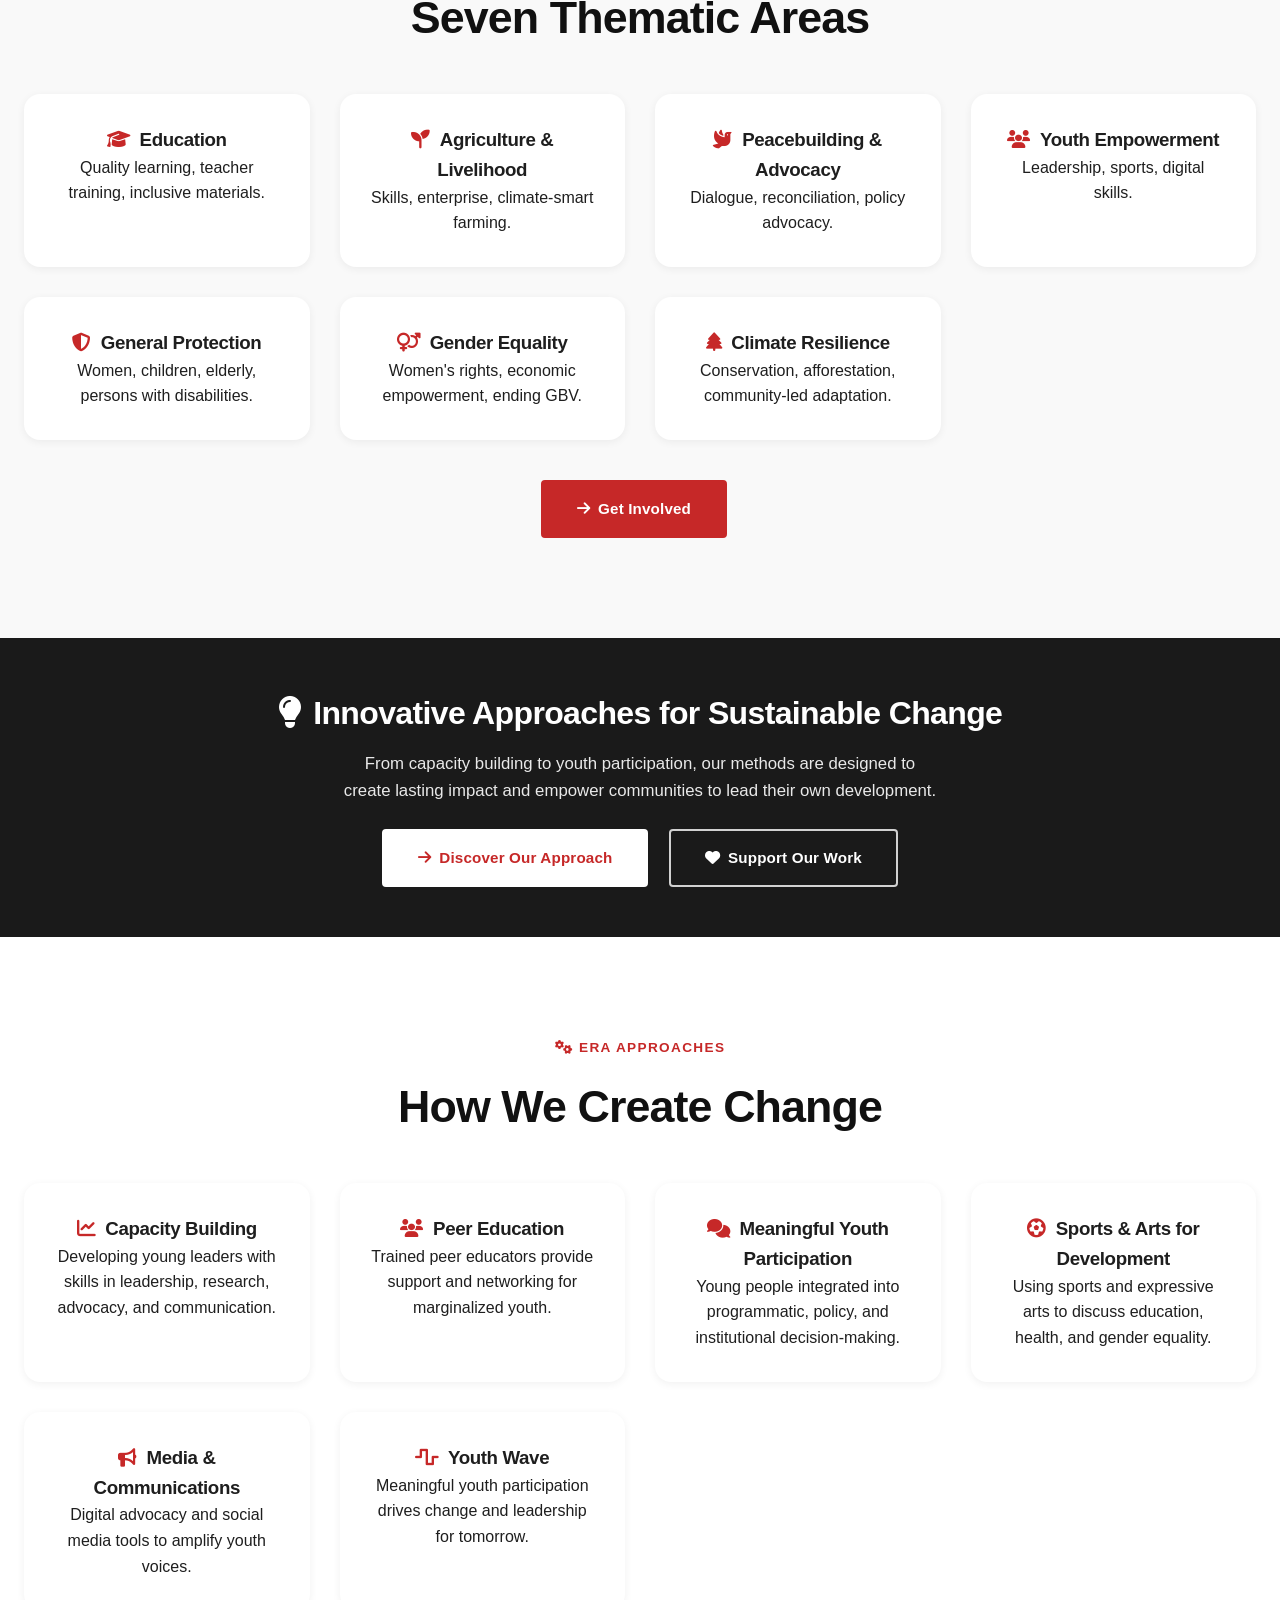
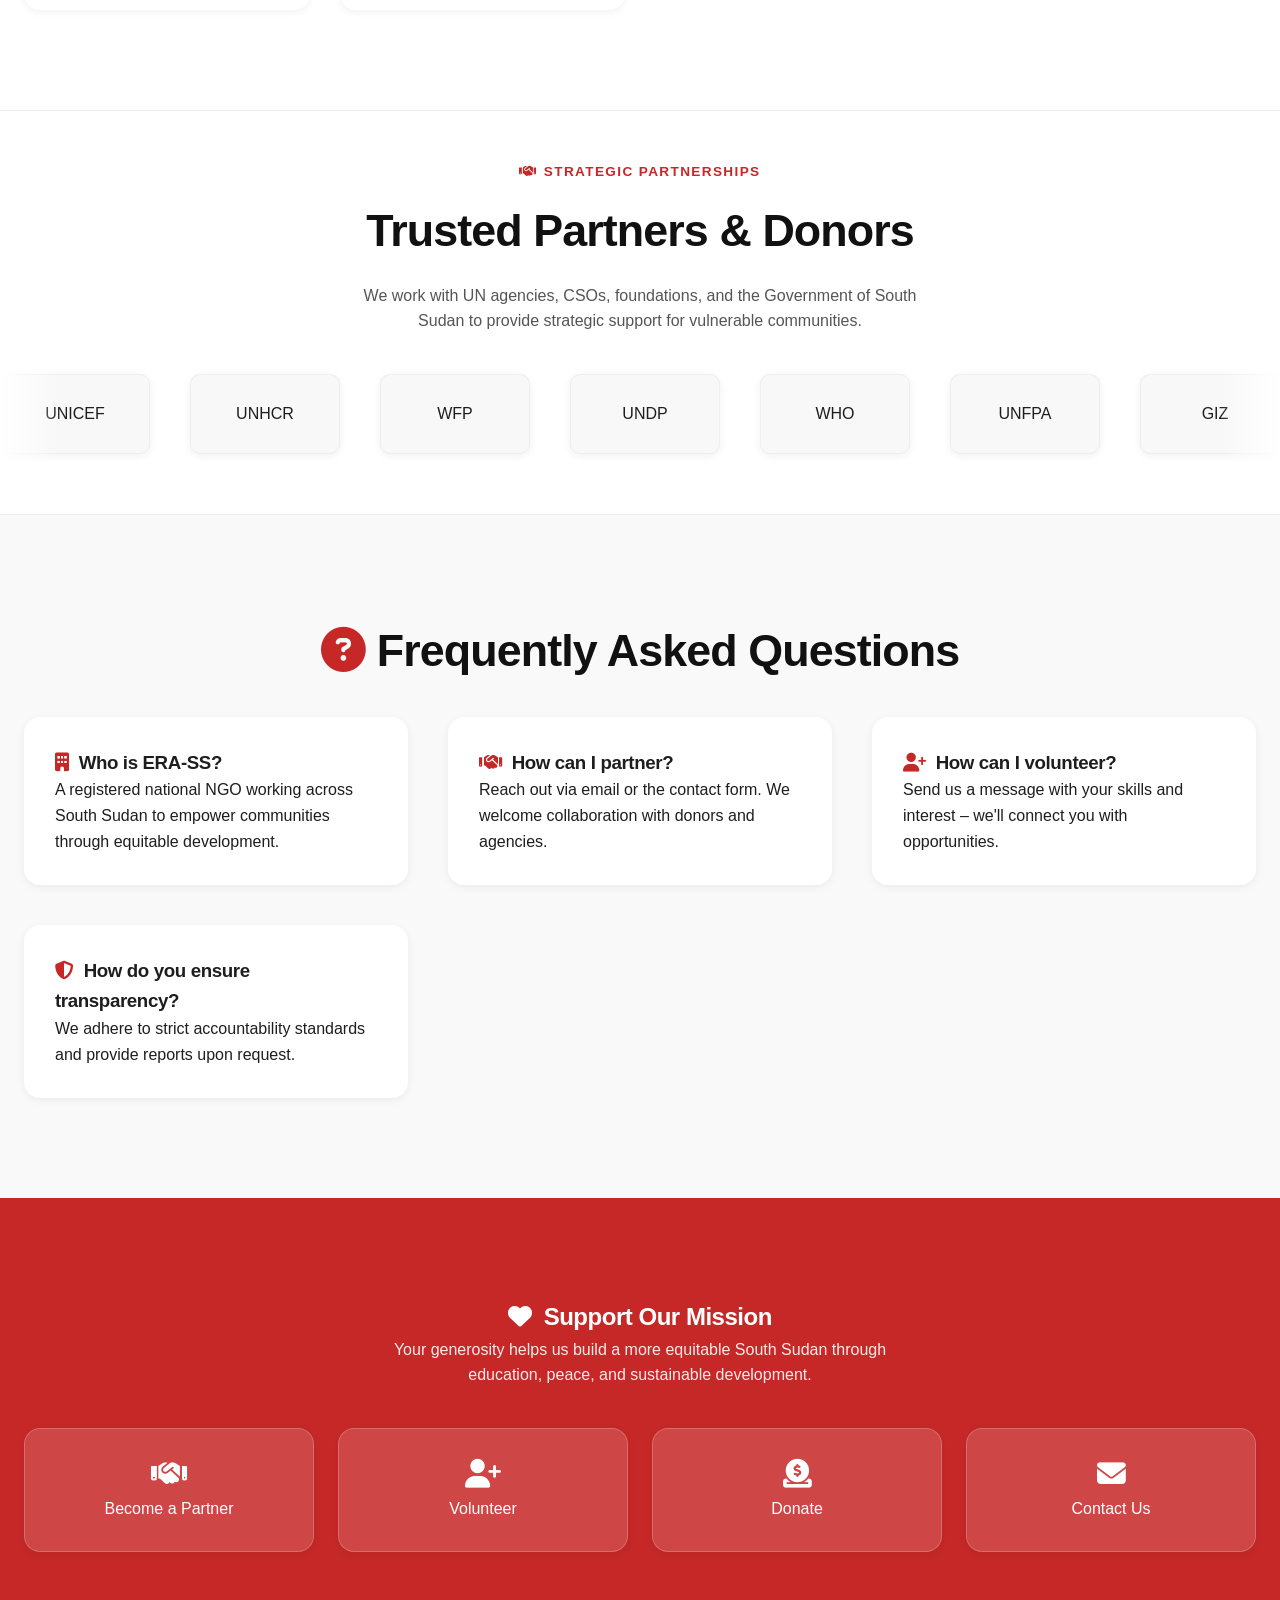
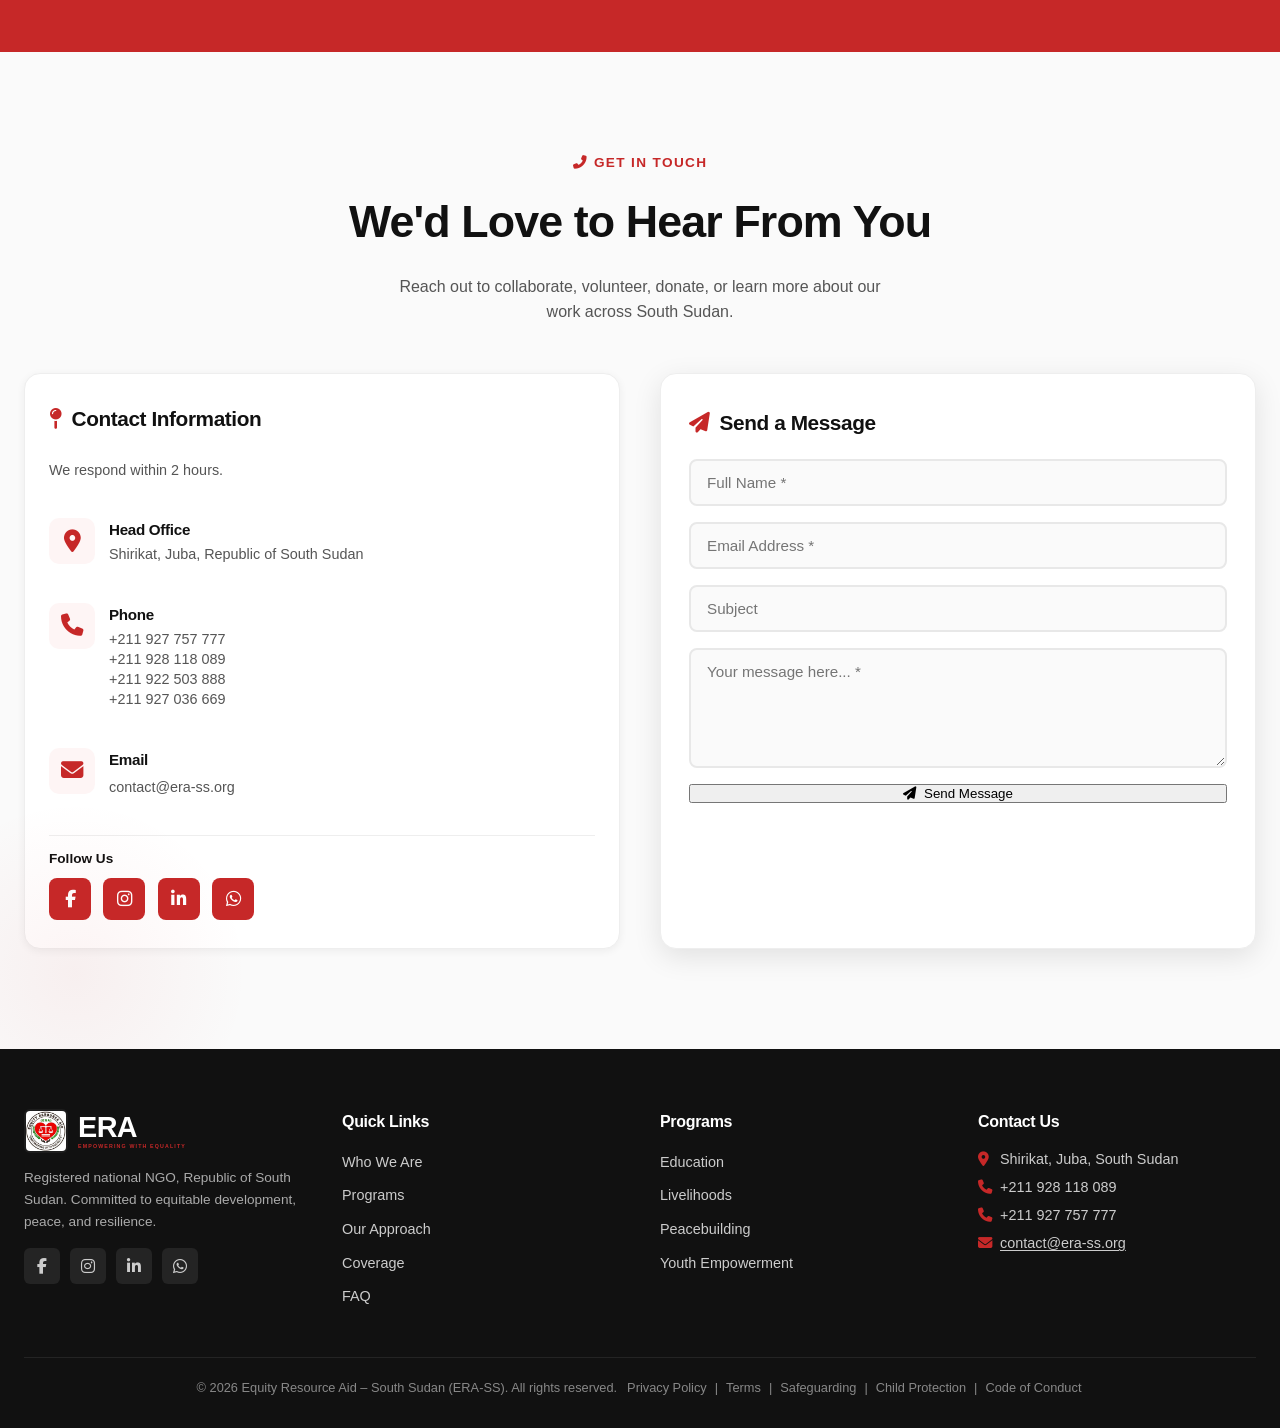
==== commit 675db7bf: "Replace partner images with updated versions" ====
--- a/index.html
+++ b/index.html
@@ -410,44 +410,39 @@
             </div>
         </section>
 
-        <!-- ===== PARTNERS MARQUEE ===== -->
-        <section id="partners" class="partner-marquee-section">
-            <div class="container">
-                <p class="section-subtitle"><i class="fas fa-handshake" style="margin-right:6px;"></i>Strategic Partnerships</p>
-                <h2 class="section-title">Trusted Partners &amp; Donors</h2>
-                <p style="text-align:center;color:var(--text-muted);max-width:600px;margin:0 auto 10px;">
-                    We work with UN agencies, CSOs, foundations, and the Government of South Sudan to provide strategic
-                    support for vulnerable communities.
-                </p>
-            </div>
-            <div class="partner-marquee-wrapper">
-                <div class="partner-track">
-                    <!-- Set 1 -->
-                    <div class="partner-item"><img src="assets/partner1.jpg" alt="Partner 1" loading="lazy" onerror="this.style.display='none';this.parentElement.textContent='UNICEF'"></div>
-                    <div class="partner-item"><img src="assets/partner2.jpg" alt="Partner 2" loading="lazy" onerror="this.style.display='none';this.parentElement.textContent='UNHCR'"></div>
-                    <div class="partner-item"><img src="assets/partner3.jpg" alt="Partner 3" loading="lazy" onerror="this.style.display='none';this.parentElement.textContent='WFP'"></div>
-                    <div class="partner-item"><img src="assets/partner4.jpg" alt="Partner 4" loading="lazy" onerror="this.style.display='none';this.parentElement.textContent='UNDP'"></div>
-                    <div class="partner-item"><img src="assets/partner5.jpg" alt="Partner 5" loading="lazy" onerror="this.style.display='none';this.parentElement.textContent='WHO'"></div>
-                    <div class="partner-item"><img src="assets/partner6.jpg" alt="Partner 6" loading="lazy" onerror="this.style.display='none';this.parentElement.textContent='UNFPA'"></div>
-                    <div class="partner-item"><img src="assets/partner7.jpg" alt="Partner 7" loading="lazy" onerror="this.style.display='none';this.parentElement.textContent='GIZ'"></div>
-                    <div class="partner-item"><img src="assets/partner8.jpg" alt="Partner 8" loading="lazy" onerror="this.style.display='none';this.parentElement.textContent='USAID'"></div>
-                    <!-- Duplicate set for seamless loop -->
-                    <div class="partner-item"><img src="assets/partner1.jpg" alt="Partner 1" loading="lazy" onerror="this.style.display='none';this.parentElement.textContent='UNICEF'"></div>
-                    <div class="partner-item"><img src="assets/partner2.jpg" alt="Partner 2" loading="lazy" onerror="this.style.display='none';this.parentElement.textContent='UNHCR'"></div>
-                    <div class="partner-item"><img src="assets/partner3.jpg" alt="Partner 3" loading="lazy" onerror="this.style.display='none';this.parentElement.textContent='WFP'"></div>
-                    <div class="partner-item"><img src="assets/partner4.jpg" alt="Partner 4" loading="lazy" onerror="this.style.display='none';this.parentElement.textContent='UNDP'"></div>
-                    <div class="partner-item"><img src="assets/partner5.jpg" alt="Partner 5" loading="lazy" onerror="this.style.display='none';this.parentElement.textContent='WHO'"></div>
-                    <div class="partner-item"><img src="assets/partner6.jpg" alt="Partner 6" loading="lazy" onerror="this.style.display='none';this.parentElement.textContent='UNFPA'"></div>
-                    <div class="partner-item"><img src="assets/partner7.jpg" alt="Partner 7" loading="lazy" onerror="this.style.display='none';this.parentElement.textContent='GIZ'"></div>
-                    <div class="partner-item"><img src="assets/partner8.jpg" alt="Partner 8" loading="lazy" onerror="this.style.display='none';this.parentElement.textContent='USAID'"></div>
-                </div>
-            </div>
-            <div class="container text-center" style="margin-top:20px;">
-                <p style="color: var(--text-muted); font-size: 0.9rem;">
-                    <i class="fas fa-info-circle" style="margin-right:6px;"></i>Official logos and confirmed partners displayed above.
-                </p>
-            </div>
-        </section>
+       <!-- ===== PARTNERS MARQUEE ===== -->
+<section id="partners" class="partner-marquee-section">
+    <div class="container">
+        <p class="section-subtitle"><i class="fas fa-handshake" style="margin-right:6px;"></i>Strategic Partnerships</p>
+        <h2 class="section-title">Trusted Partners &amp; Donors</h2>
+        <p style="text-align:center;color:var(--text-muted);max-width:600px;margin:0 auto 10px;">
+            We work with UN agencies, CSOs, foundations, and the Government of South Sudan to provide strategic
+            support for vulnerable communities.
+        </p>
+    </div>
+    <div class="partner-marquee-wrapper">
+        <div class="partner-track">
+            <!-- Set 1 -->
+            <div class="partner-item"><img src="assets/partner1.png" alt="Partner 1" loading="lazy" onerror="this.style.display='none';this.parentElement.textContent='UNICEF'"></div>
+            <div class="partner-item"><img src="assets/partner2.png" alt="Partner 2" loading="lazy" onerror="this.style.display='none';this.parentElement.textContent='UNHCR'"></div>
+            <div class="partner-item"><img src="assets/partner3.png" alt="Partner 3" loading="lazy" onerror="this.style.display='none';this.parentElement.textContent='WFP'"></div>
+            <div class="partner-item"><img src="assets/partner4.png" alt="Partner 4" loading="lazy" onerror="this.style.display='none';this.parentElement.textContent='UNDP'"></div>
+            <div class="partner-item"><img src="assets/partner5.png" alt="Partner 5" loading="lazy" onerror="this.style.display='none';this.parentElement.textContent='WHO'"></div>
+            <div class="partner-item"><img src="assets/partner6.png" alt="Partner 6" loading="lazy" onerror="this.style.display='none';this.parentElement.textContent='UNFPA'"></div>
+            <div class="partner-item"><img src="assets/partner7.png" alt="Partner 7" loading="lazy" onerror="this.style.display='none';this.parentElement.textContent='GIZ'"></div>
+            <div class="partner-item"><img src="assets/partner8.png" alt="Partner 8" loading="lazy" onerror="this.style.display='none';this.parentElement.textContent='USAID'"></div>
+            <!-- Duplicate set for seamless loop -->
+            <div class="partner-item"><img src="assets/partner1.png" alt="Partner 1" loading="lazy" onerror="this.style.display='none';this.parentElement.textContent='UNICEF'"></div>
+            <div class="partner-item"><img src="assets/partner2.png" alt="Partner 2" loading="lazy" onerror="this.style.display='none';this.parentElement.textContent='UNHCR'"></div>
+            <div class="partner-item"><img src="assets/partner3.png" alt="Partner 3" loading="lazy" onerror="this.style.display='none';this.parentElement.textContent='WFP'"></div>
+            <div class="partner-item"><img src="assets/partner4.png" alt="Partner 4" loading="lazy" onerror="this.style.display='none';this.parentElement.textContent='UNDP'"></div>
+            <div class="partner-item"><img src="assets/partner5.png" alt="Partner 5" loading="lazy" onerror="this.style.display='none';this.parentElement.textContent='WHO'"></div>
+            <div class="partner-item"><img src="assets/partner6.png" alt="Partner 6" loading="lazy" onerror="this.style.display='none';this.parentElement.textContent='UNFPA'"></div>
+            <div class="partner-item"><img src="assets/partner7.png" alt="Partner 7" loading="lazy" onerror="this.style.display='none';this.parentElement.textContent='GIZ'"></div>
+            <div class="partner-item"><img src="assets/partner8.png" alt="Partner 8" loading="lazy" onerror="this.style.display='none';this.parentElement.textContent='USAID'"></div>
+        </div>
+    </div>
+</section>
 
         <!-- ===== FAQ ===== -->
         <section id="faq" class="section bg-light">
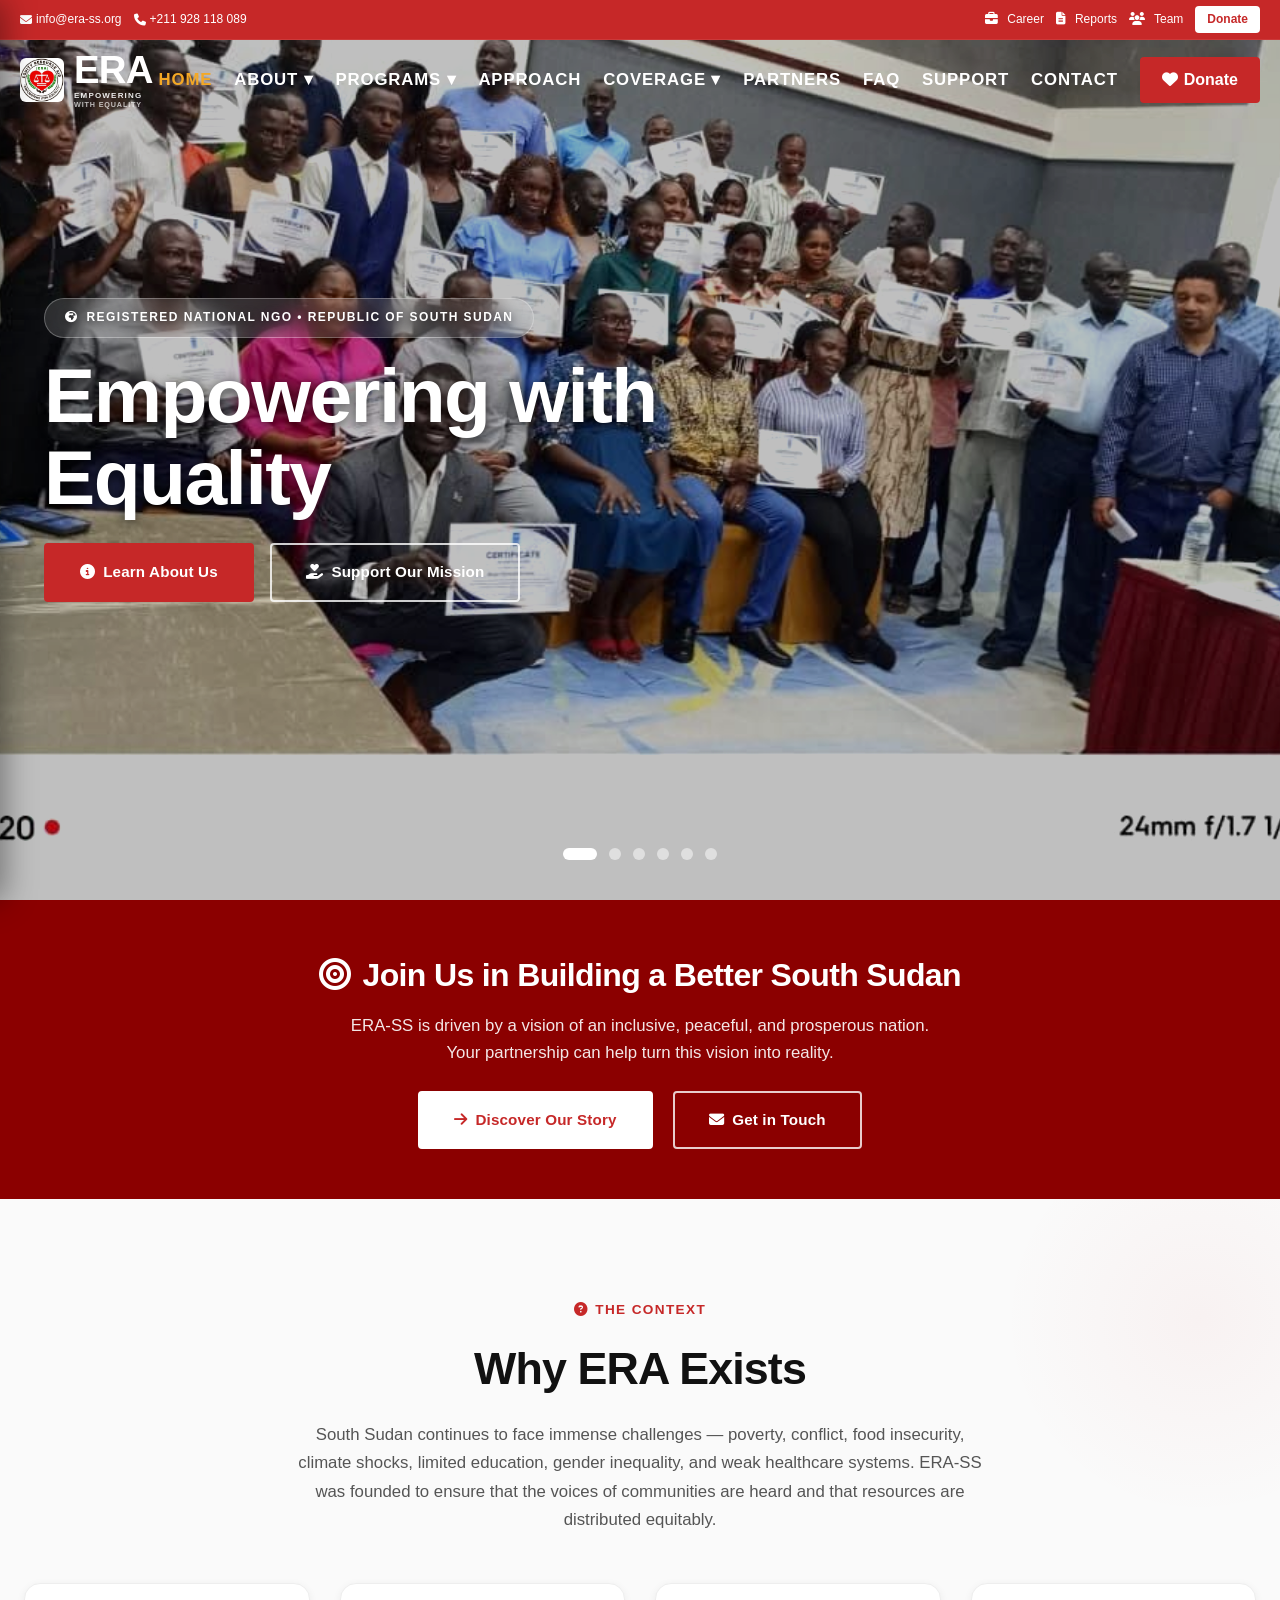
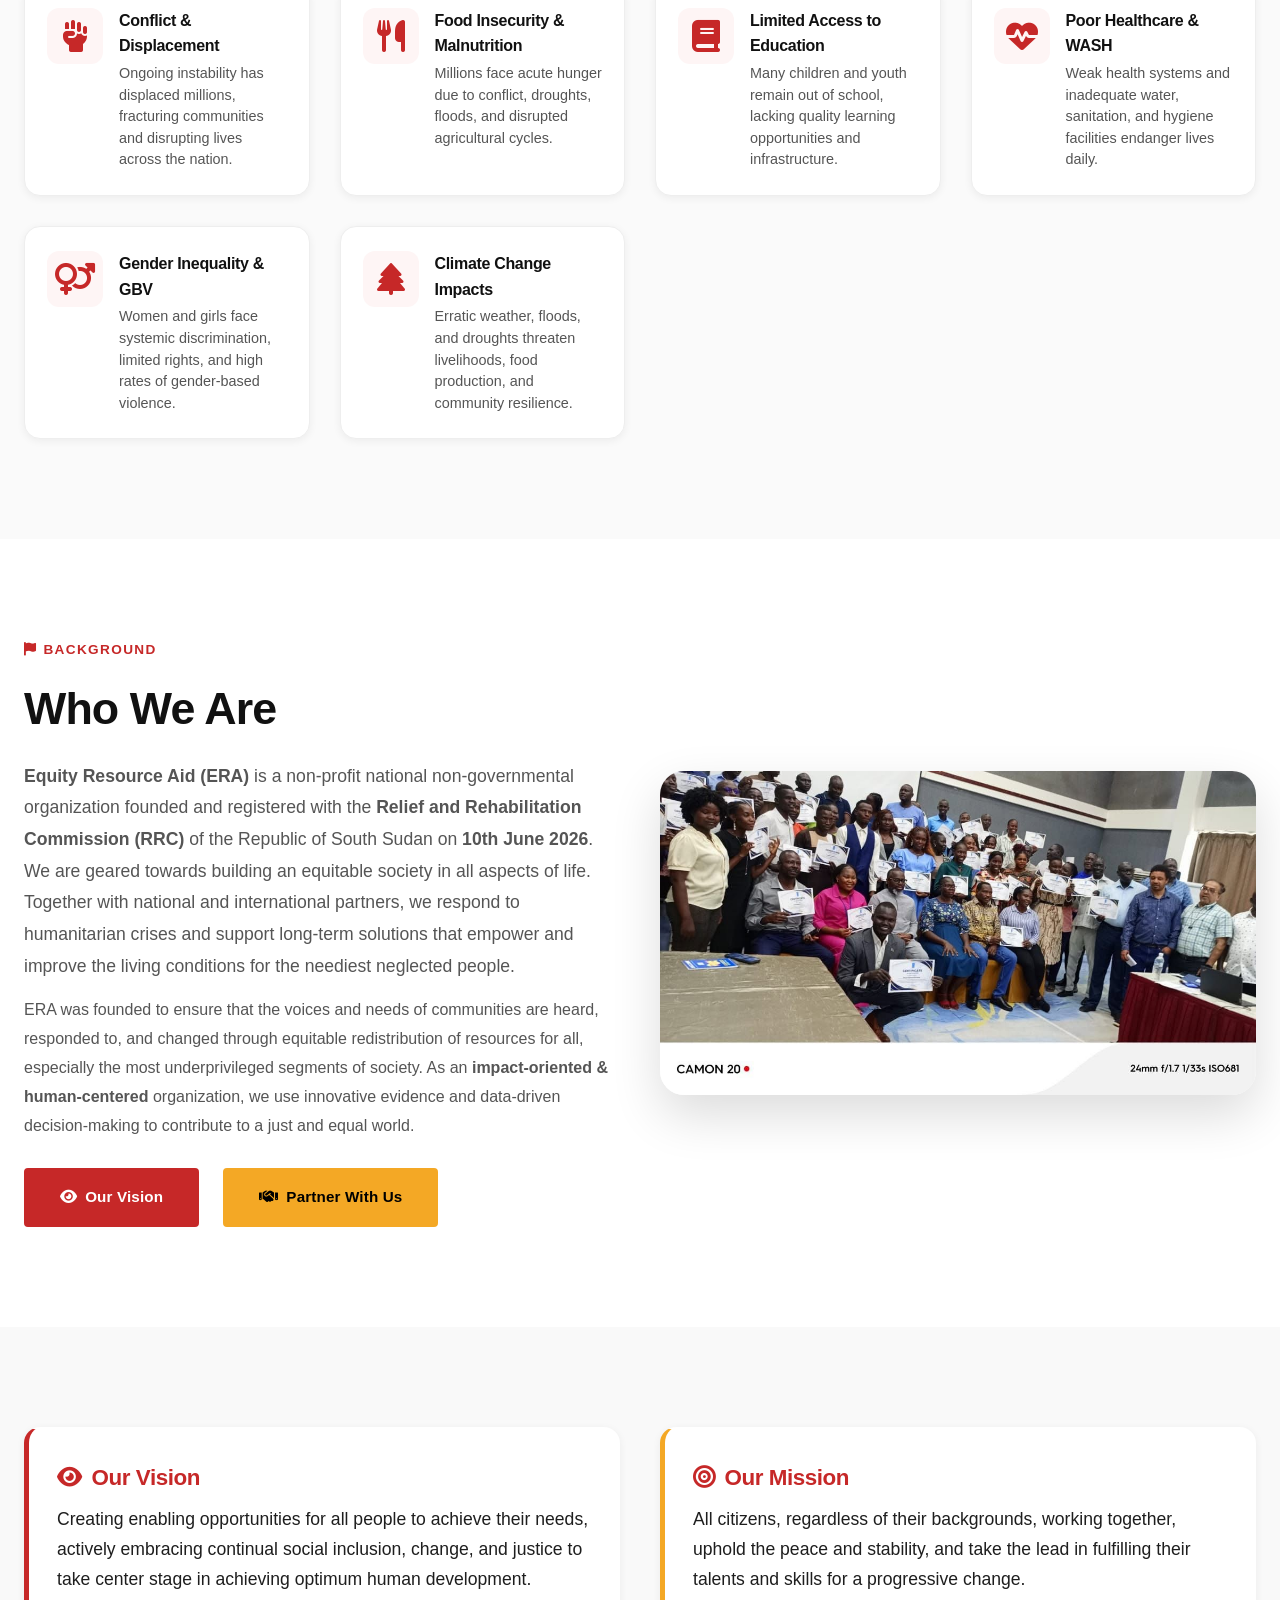
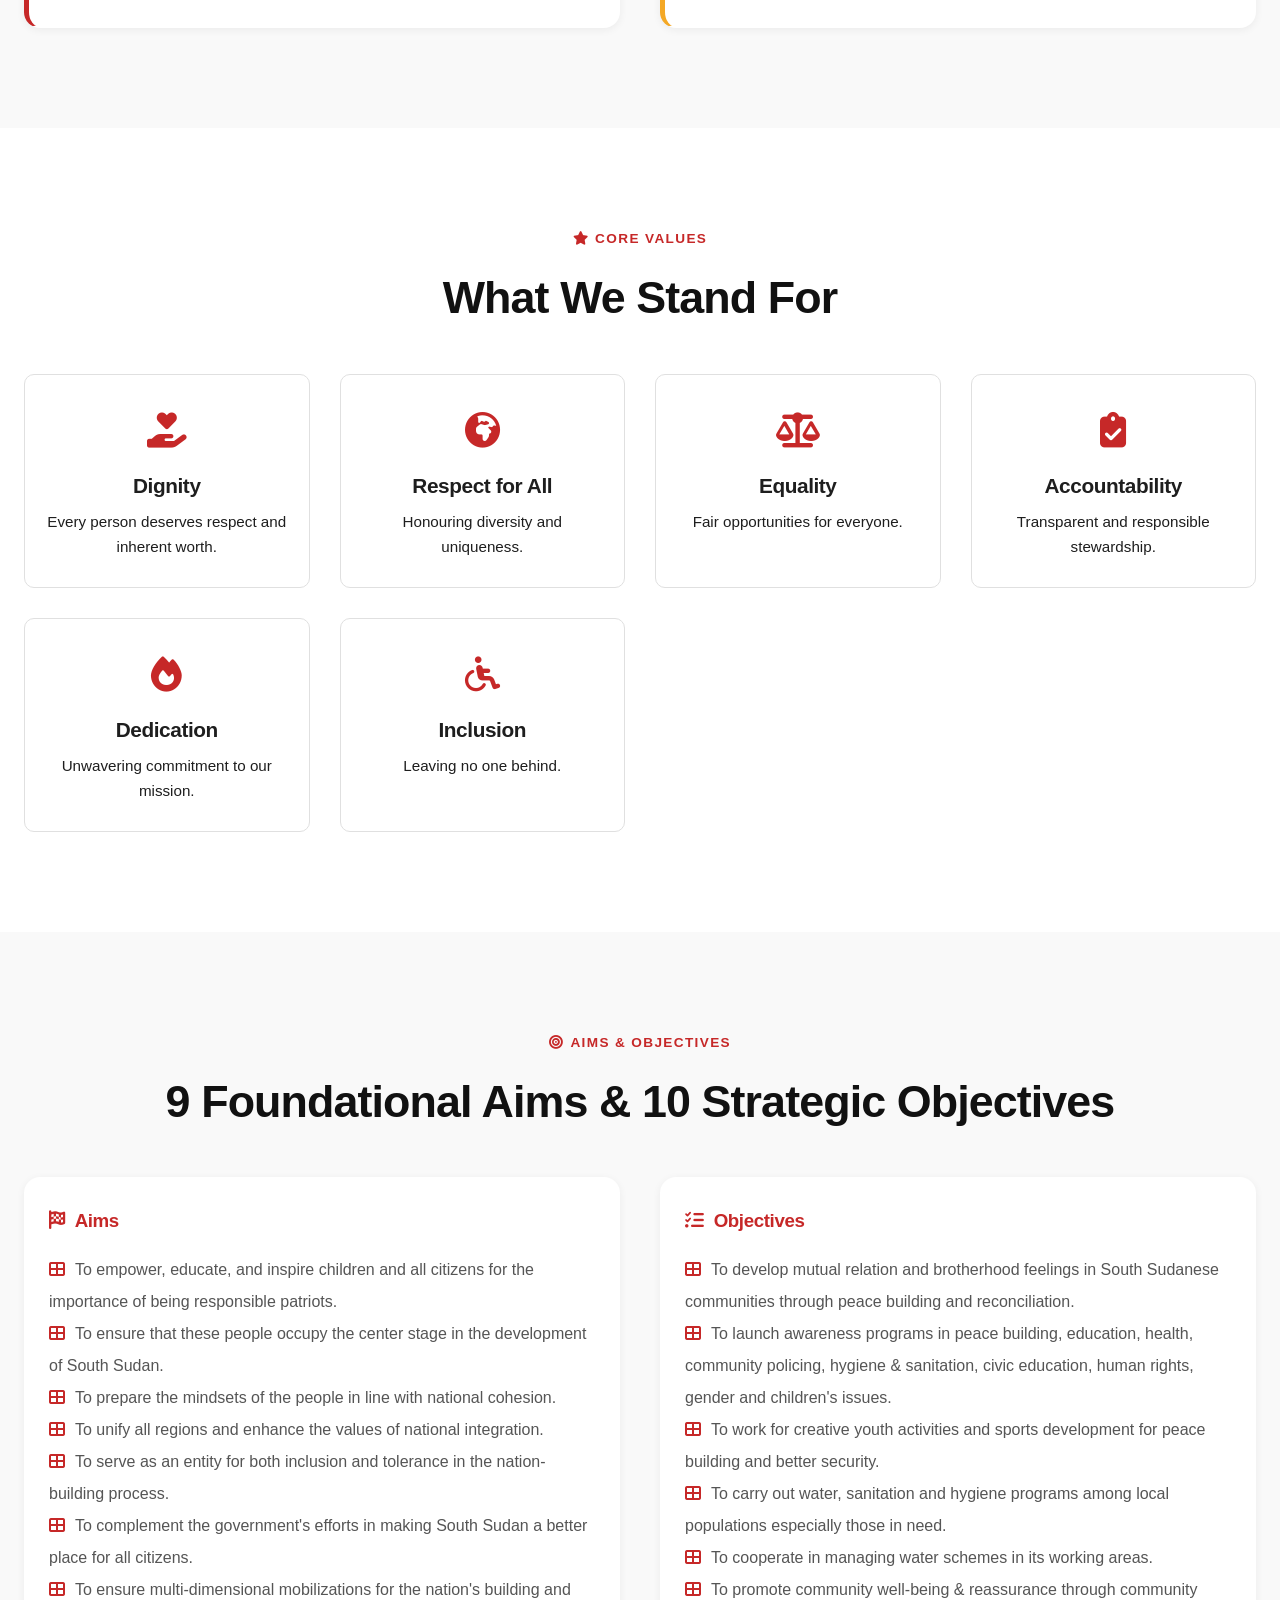
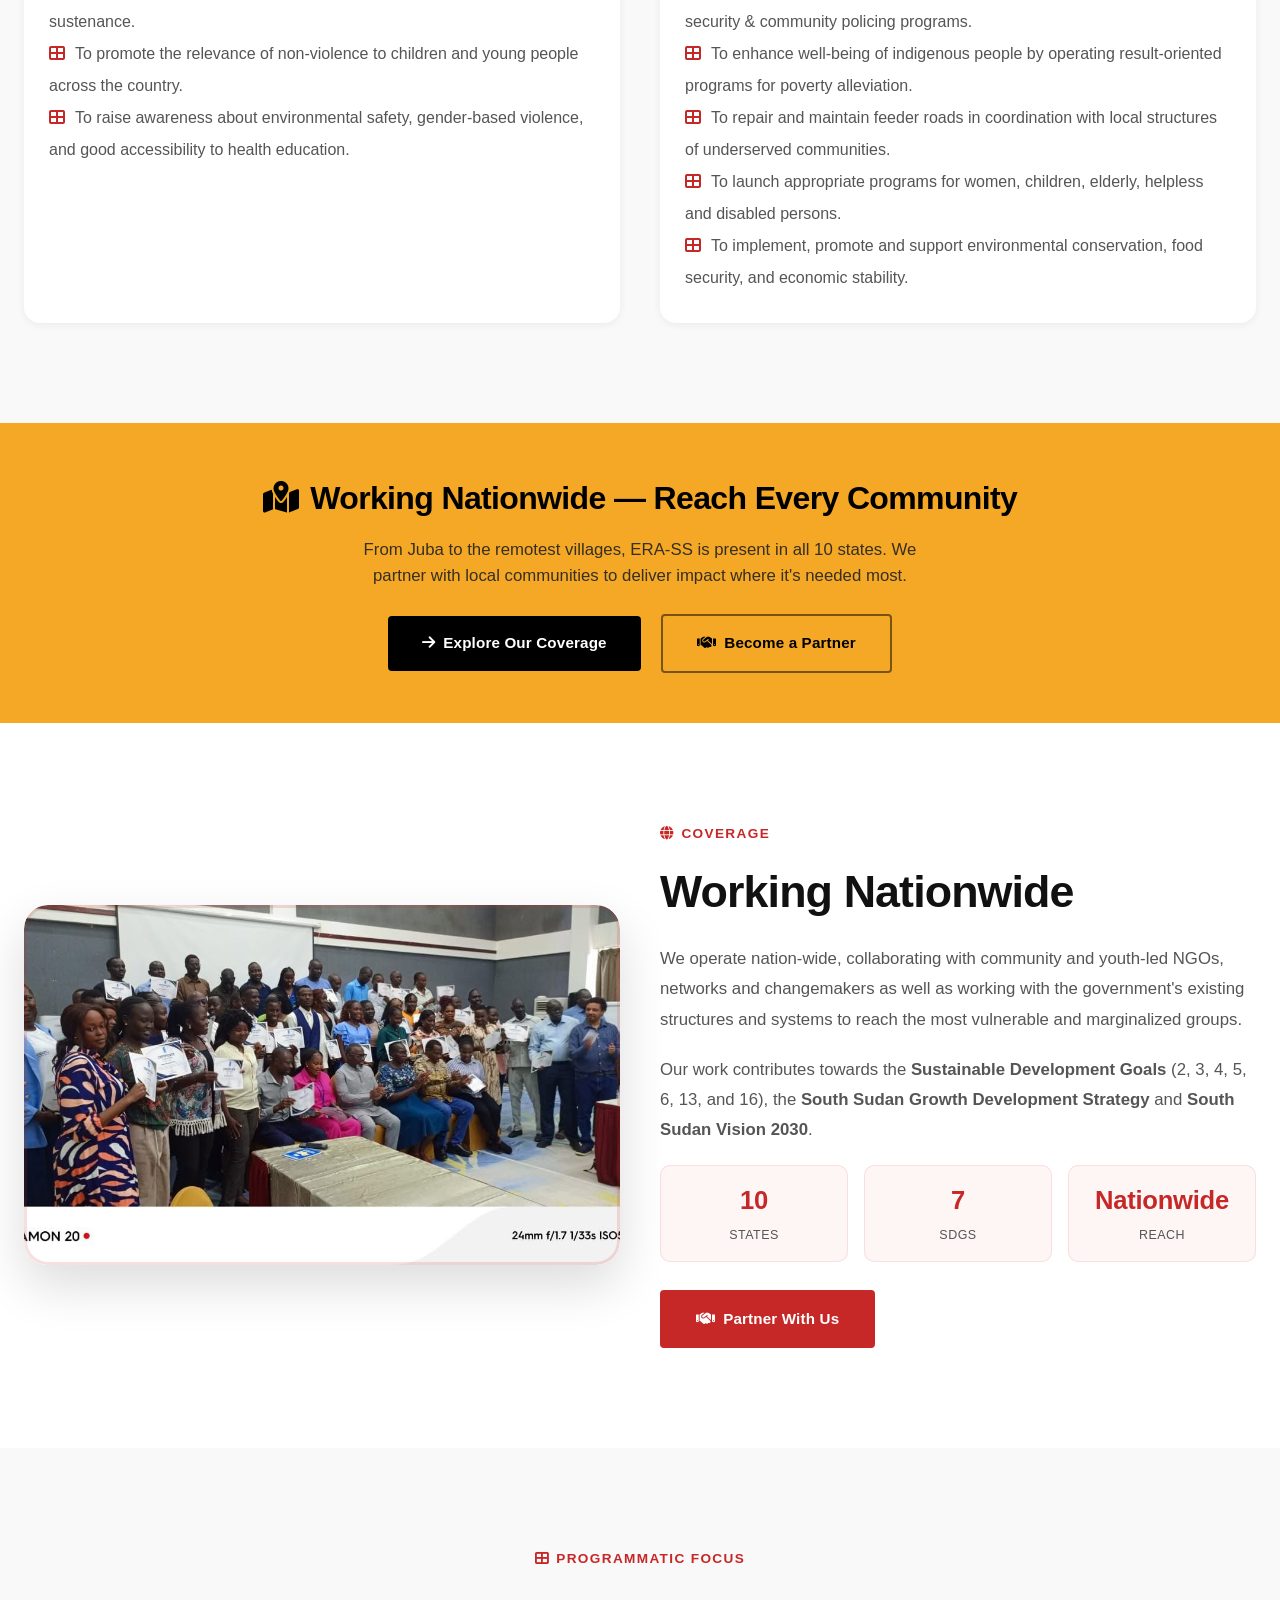
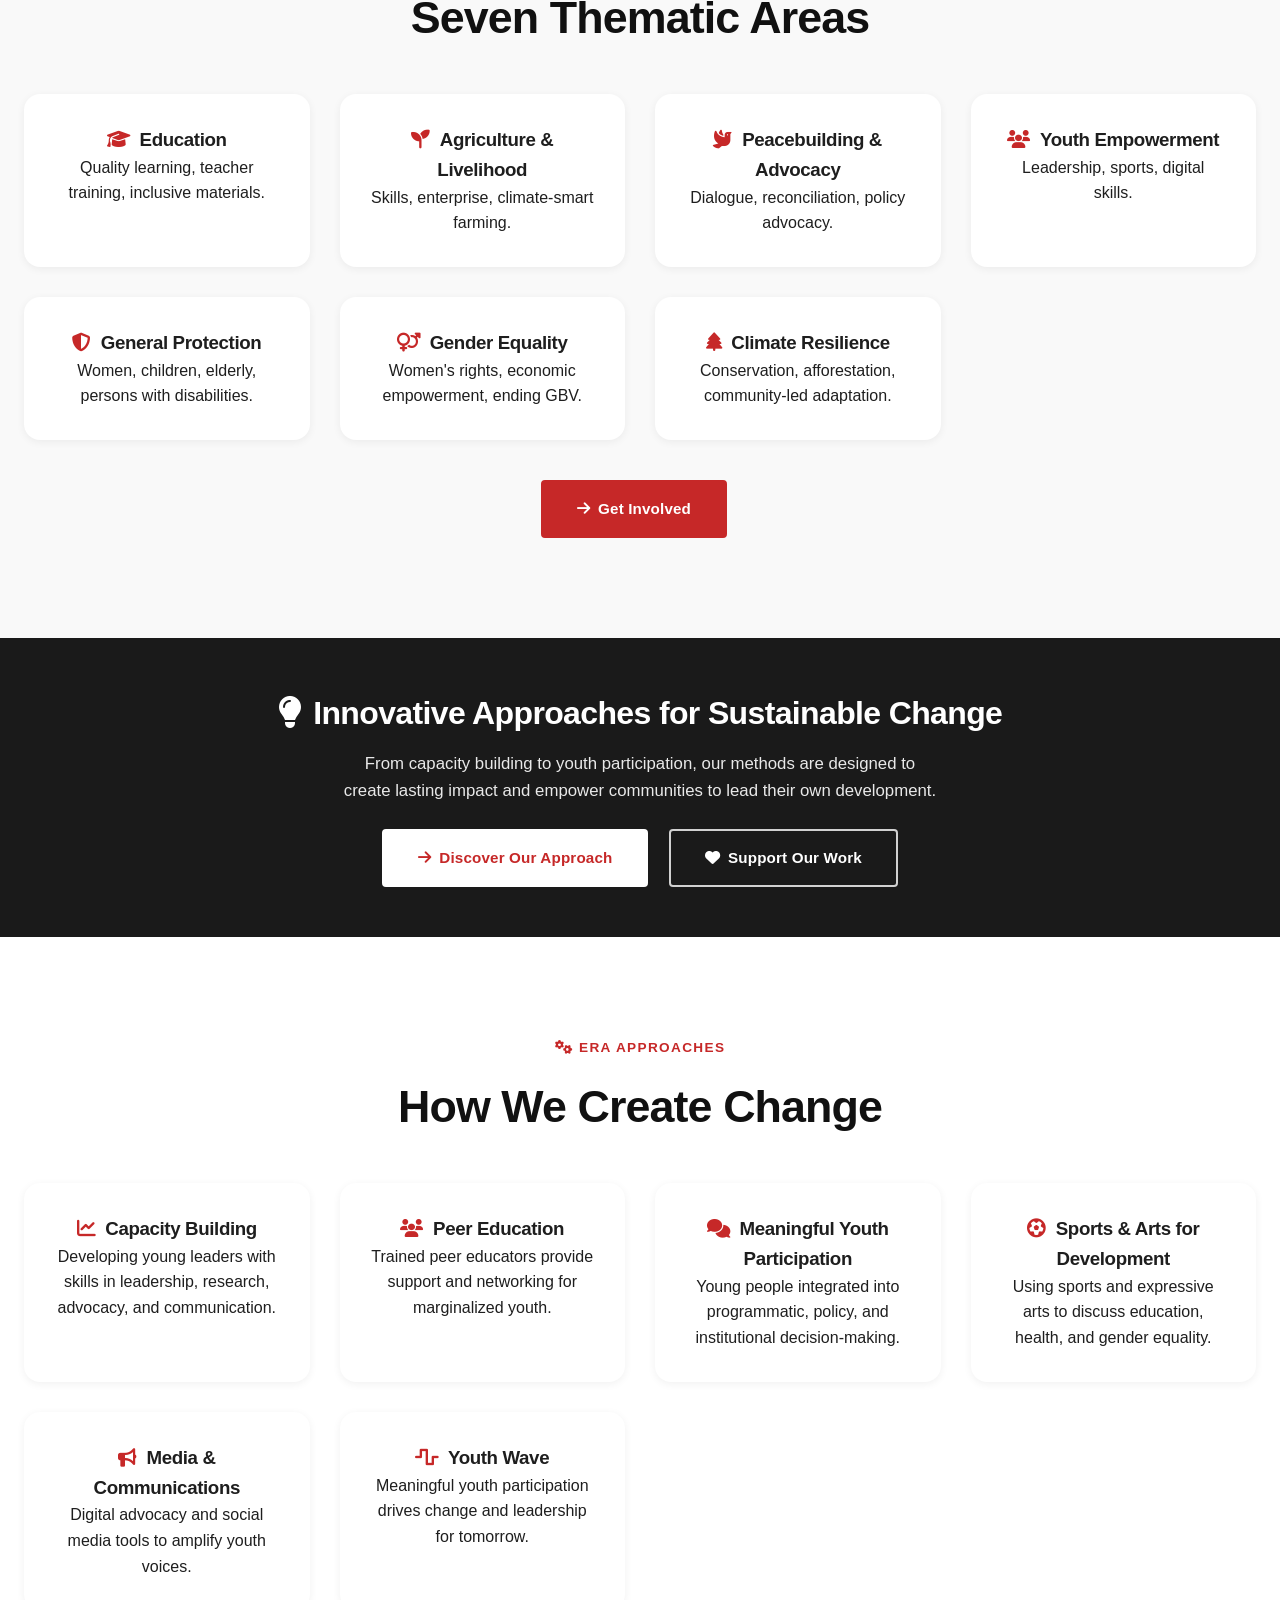
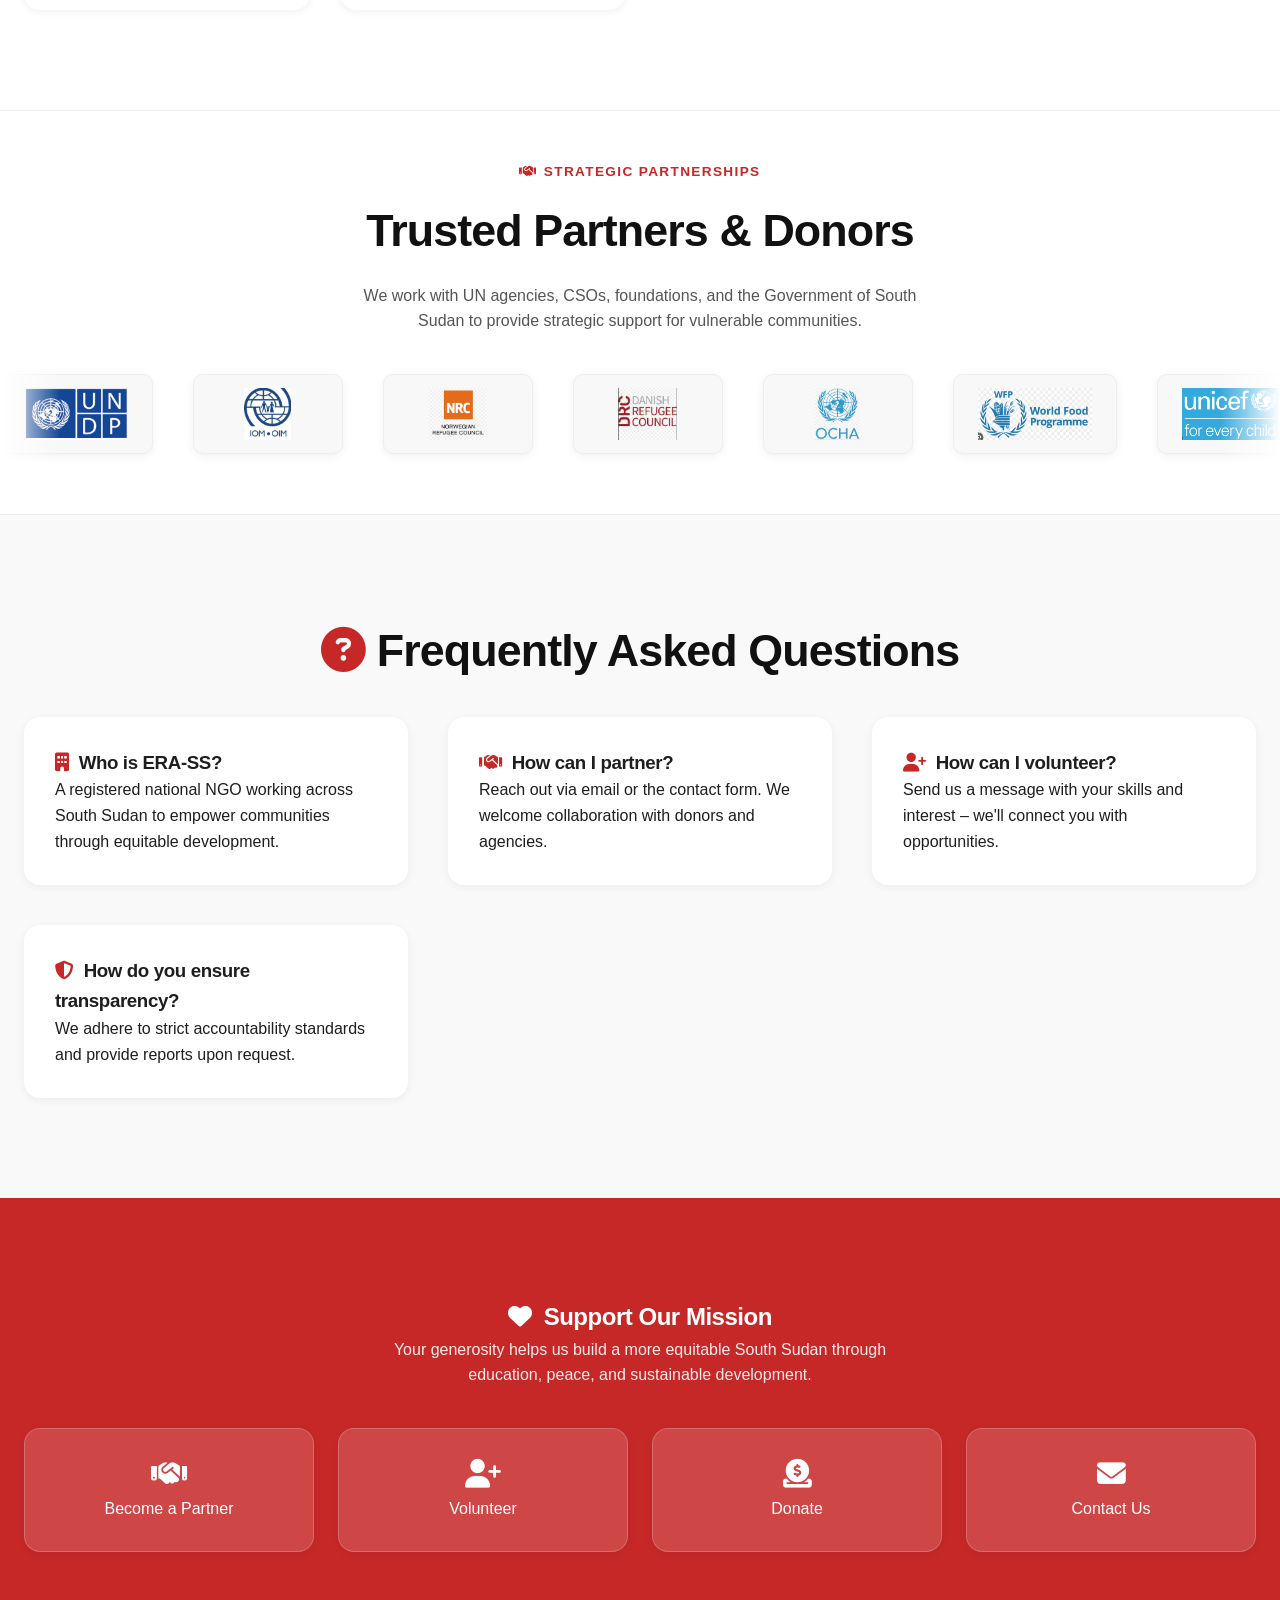
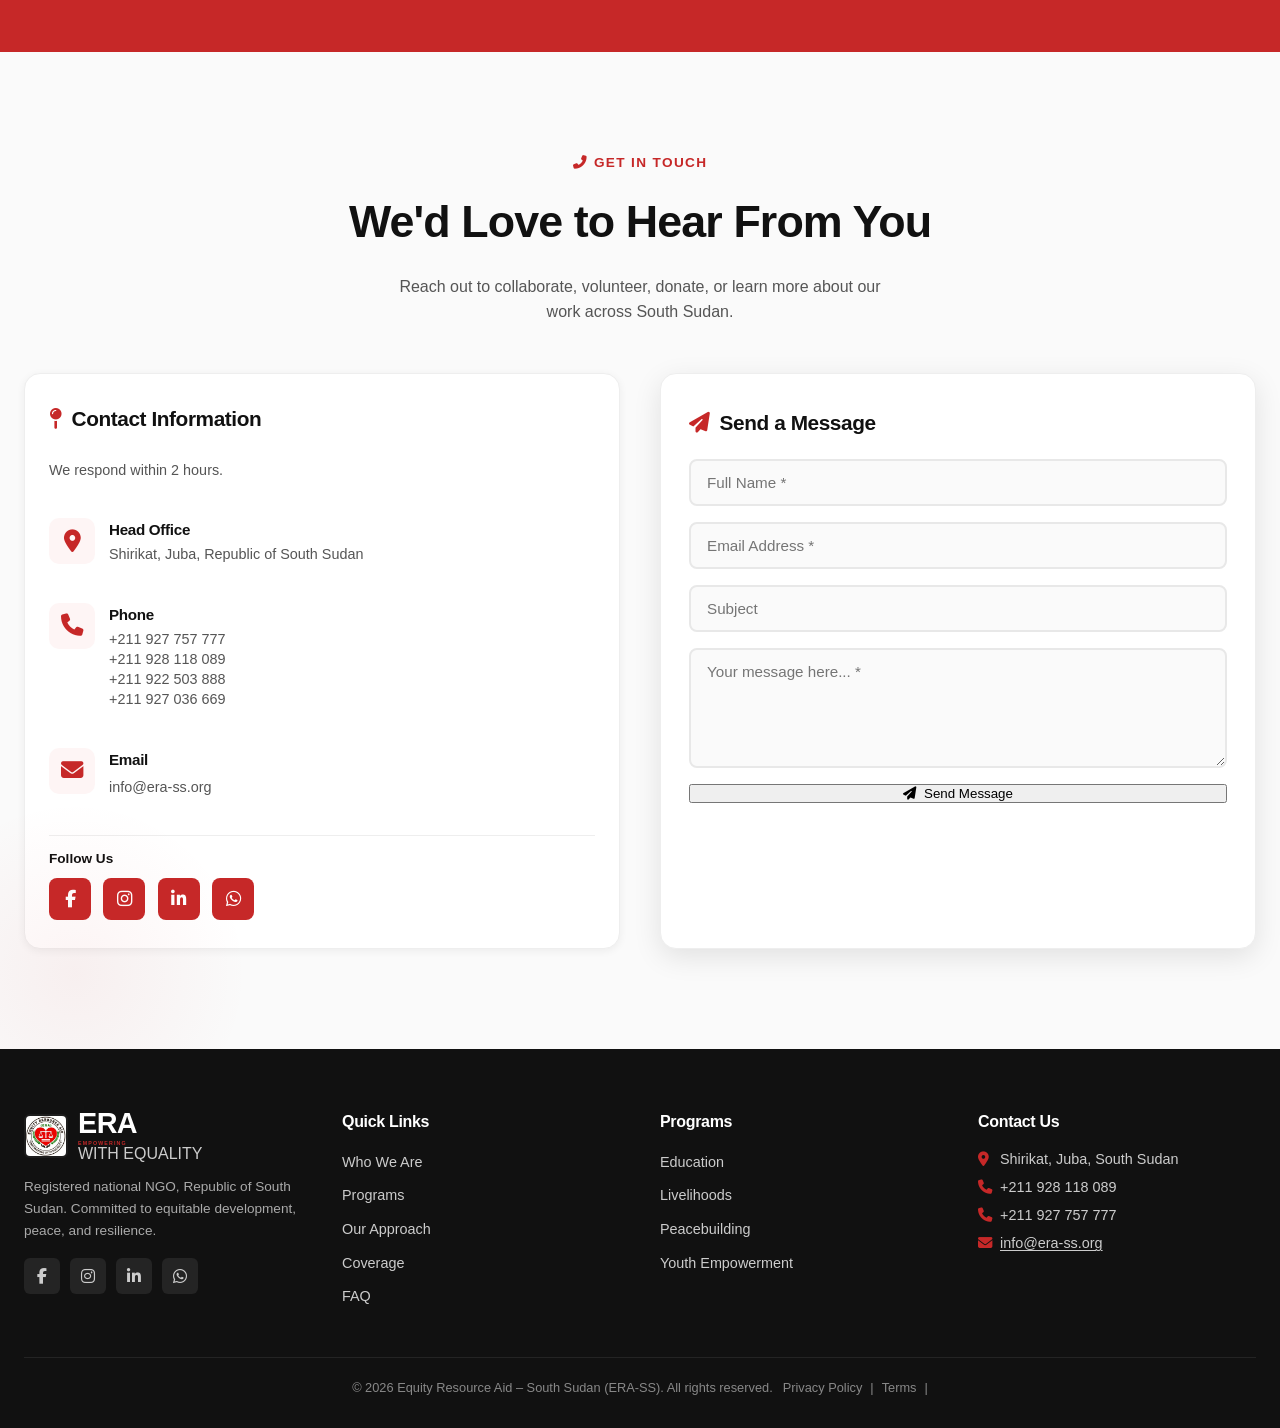
==== commit f54134b9: "Update index.html" ====
--- a/index.html
+++ b/index.html
@@ -8,105 +8,228 @@
     <meta name="theme-color" content="#C62828" />
     <link rel="stylesheet" href="style.css" />
     <link rel="stylesheet" href="https://cdnjs.cloudflare.com/ajax/libs/font-awesome/6.5.0/css/all.min.css" />
+    <style>
+        /* Quick inline overrides for hero brightness and nav */
+        .slide {
+            filter: brightness(1.1);
+        }
+        .slide-overlay {
+            background: rgba(0, 0, 0, 0.25) !important;
+        }
+        .nav-link {
+            font-size: 1.05rem !important;
+            font-weight: 600 !important;
+            text-transform: uppercase !important;
+            letter-spacing: 0.05em !important;
+        }
+        .top-bar {
+            background: var(--era-primary) !important;
+            backdrop-filter: none !important;
+        }
+        .top-bar a {
+            color: #fff !important;
+        }
+        .top-bar a:hover {
+            color: #000 !important;
+        }
+        .top-bar .donate-btn {
+            background: #fff;
+            color: var(--era-primary) !important;
+        }
+        .top-bar .donate-btn:hover {
+            background: #e0e0e0;
+        }
+        /* Three-line logo */
+        .logo-text-wrapper {
+            line-height: 1.2;
+        }
+        .logo-text {
+            font-size: 2.4rem !important;
+            font-weight: 900 !important;
+        }
+        .logo-sub {
+            font-size: 0.5rem !important;
+            letter-spacing: 0.15em !important;
+            text-transform: uppercase;
+            font-weight: 700;
+            color: rgba(255,255,255,0.9) !important;
+        }
+        .logo-sub-line2 {
+            font-size: 0.45rem !important;
+            letter-spacing: 0.12em !important;
+            text-transform: uppercase;
+            font-weight: 600;
+            color: rgba(255,255,255,0.7) !important;
+            margin-top: 0px;
+        }
+        .navbar.scrolled .logo-sub,
+        .navbar.scrolled .logo-sub-line2 {
+            color: var(--era-primary) !important;
+        }
+        /* Aims/Objectives icon */
+        .aim-icon {
+            color: var(--era-primary);
+            margin-right: 10px;
+            font-size: 1rem;
+        }
+        /* Hero text removal – keep only heading and buttons */
+        .hero-description {
+            display: none !important;
+        }
+        .hero-badge {
+            margin-bottom: 16px;
+        }
+        .hero-text h1 {
+            margin-bottom: 24px;
+        }
+    </style>
 </head>
 <body>
 
     <!-- ===== TOP BAR ===== -->
-<div class="top-bar" id="topBar">
-    <!-- LEFT: email + phone (desktop only) -->
-    <div class="top-bar-inner left">
-        <a href="mailto:contact@era-ss.org">
-            <i class="fas fa-envelope"></i>
-            <span class="label">contact@era-ss.org</span>
+    <div class="top-bar" id="topBar">
+        <div class="top-bar-inner left">
+            <a href="mailto:info@era-ss.org">
+                <i class="fas fa-envelope"></i>
+                <span class="label">info@era-ss.org</span>
+            </a>
+            <a href="tel:+211928118089">
+                <i class="fas fa-phone"></i>
+                <span class="label">+211 928 118 089</span>
+            </a>
+        </div>
+        <div class="top-bar-inner right">
+            <a href="career.html" class="nav-link-top"><i class="fas fa-briefcase"></i> Career</a>
+            <a href="report.html" class="nav-link-top"><i class="fas fa-file-alt"></i> Reports</a>
+            <a href="team.html" class="nav-link-top"><i class="fas fa-users"></i> Team</a>
+            <a href="support.html" class="donate-btn">Donate</a>
+        </div>
+    </div>
+
+    <!-- ===== NAVBAR ===== -->
+<nav class="navbar" id="navbar">
+    <div class="container">
+        <a href="index.html" class="logo">
+            <img src="assets/erass.jpeg" alt="ERA-SS Logo" onerror="this.outerHTML='<div class=\'logo-fallback\'>E</div>';" />
+            <div class="logo-text-wrapper">
+                <span class="logo-text">ERA</span>
+                <span class="logo-sub">EMPOWERING</span>
+                <span class="logo-sub-line2">WITH EQUALITY</span>
+            </div>
         </a>
-        <a href="tel:+211928118089">
-            <i class="fas fa-phone"></i>
-            <span class="label">+211 928 118 089</span>
-        </a>
+        <div class="nav-links">
+            <a href="index.html" class="nav-link active">Home</a>
+            <div class="dropdown">
+                <a href="about.html" class="nav-link">About ▾</a>
+                <div class="dropdown-menu">
+                    <a href="about.html#background">Know Who We Are</a>
+                    <a href="about.html#vision">Our Genesis</a>
+                    <a href="team.html">Meet Our Team</a>
+                    <a href="report.html">Our Reports</a>
+                    <a href="partners.html">Partners &amp; Donors</a>
+                </div>
+            </div>
+            <div class="dropdown">
+                <a href="programs.html" class="nav-link">Programs ▾</a>
+                <div class="dropdown-menu">
+                    <a href="programs.html#education">Education</a>
+                    <a href="programs.html#livelihoods">Agriculture &amp; Livelihood</a>
+                    <a href="programs.html#peacebuilding">Peacebuilding &amp; Advocacy</a>
+                    <a href="programs.html#youth">Youth Empowerment</a>
+                    <a href="programs.html#protection">General Protection</a>
+                    <a href="programs.html#gender">Gender Equality</a>
+                    <a href="programs.html#climate">Climate Resilience</a>
+                </div>
+            </div>
+            <a href="approach.html" class="nav-link">Approach</a>
+            <!-- Coverage Dropdown (Replaces the old simple link) -->
+            <div class="dropdown">
+                <a href="coverage.html" class="nav-link">Coverage ▾</a>
+                <div class="dropdown-menu">
+                    <!-- States -->
+                    <a href="coverage.html#central-equatoria">Central Equatoria</a>
+                    <a href="coverage.html#jonglei">Jonglei</a>
+                    <a href="coverage.html#unity">Unity</a>
+                    <a href="coverage.html#upper-nile">Upper Nile</a>
+                    <a href="coverage.html#lakes">Lakes</a>
+                    <a href="coverage.html#warrap">Warrap</a>
+                    <a href="coverage.html#northern-bahr-el-ghazal">Northern Bahr el Ghazal</a>
+                    <a href="coverage.html#western-bahr-el-ghazal">Western Bahr el Ghazal</a>
+                    <!-- Administrative Areas -->
+                    <a href="coverage.html#abyei">Abyei Administrative Area</a>
+                    <a href="coverage.html#ruweng">Ruweng Administrative Area</a>
+                </div>
+            </div>
+            <a href="partners.html" class="nav-link">Partners</a>
+            <a href="faq.html" class="nav-link">FAQ</a>
+            <a href="support.html" class="nav-link">Support</a>
+            <a href="contact.html" class="nav-link">Contact</a>
+            <a href="support.html" class="nav-donate"><i class="fas fa-heart" style="margin-right:6px;"></i>Donate</a>
+        </div>
+        <button class="mobile-toggle" id="mobileToggle" aria-label="Open menu">☰</button>
     </div>
-    <!-- RIGHT: Career, Reports, Team with icons + Donate -->
-    <div class="top-bar-inner right">
-        <a href="career.html" class="nav-link-top"><i class="fas fa-briefcase"></i> Career</a>
-        <a href="report.html" class="nav-link-top"><i class="fas fa-file-alt"></i> Reports</a>
-        <a href="team.html" class="nav-link-top"><i class="fas fa-users"></i> Team</a>
-        <a href="support.html" class="donate-btn">Donate</a>
+</nav>
+
+<!-- ===== MOBILE MENU ===== -->
+<div class="mobile-overlay" id="mobileOverlay"></div>
+<div class="mobile-menu" id="mobileMenu">
+    <div class="mobile-menu-logo">
+        <img src="assets/erass.jpeg" alt="ERA-SS Logo" onerror="this.outerHTML='<div class=\'mobile-logo-fallback\'>E</div>';" />
+        <div class="mobile-logo-text-wrapper">
+            <span class="mobile-logo-text">ERA</span>
+            <span class="mobile-logo-sub">EMPOWERING</span>
+            <span class="mobile-logo-sub-line2">WITH EQUALITY</span>
+        </div>
     </div>
+    <a href="index.html">Home</a>
+    <button class="mobile-dropdown-btn" data-target="mobile-about-submenu">
+        <span>About</span>
+        <span class="dropdown-chevron">▾</span>
+    </button>
+    <div class="mobile-submenu" id="mobile-about-submenu">
+        <a href="about.html#background">Know Who We Are</a>
+        <a href="about.html#vision">Our Genesis</a>
+        <a href="team.html">Meet Our Team</a>
+        <a href="report.html">Our Reports</a>
+        <a href="partners.html">Partners &amp; Donors</a>
+    </div>
+    <button class="mobile-dropdown-btn" data-target="mobile-programs-submenu">
+        <span>Programs</span>
+        <span class="dropdown-chevron">▾</span>
+    </button>
+    <div class="mobile-submenu" id="mobile-programs-submenu">
+        <a href="programs.html#education">Education</a>
+        <a href="programs.html#livelihoods">Agriculture &amp; Livelihood</a>
+        <a href="programs.html#peacebuilding">Peacebuilding &amp; Advocacy</a>
+        <a href="programs.html#youth">Youth Empowerment</a>
+        <a href="programs.html#protection">General Protection</a>
+        <a href="programs.html#gender">Gender Equality</a>
+        <a href="programs.html#climate">Climate Resilience</a>
+    </div>
+    <a href="approach.html">Approach</a>
+    <!-- Coverage Mobile Dropdown (Replaces the old simple link) -->
+    <button class="mobile-dropdown-btn" data-target="mobile-coverage-submenu">
+        <span>Coverage</span>
+        <span class="dropdown-chevron">▾</span>
+    </button>
+    <div class="mobile-submenu" id="mobile-coverage-submenu">
+        <a href="coverage.html#central-equatoria">Central Equatoria</a>
+        <a href="coverage.html#jonglei">Jonglei</a>
+        <a href="coverage.html#unity">Unity</a>
+        <a href="coverage.html#upper-nile">Upper Nile</a>
+        <a href="coverage.html#lakes">Lakes</a>
+        <a href="coverage.html#warrap">Warrap</a>
+        <a href="coverage.html#northern-bahr-el-ghazal">Northern Bahr el Ghazal</a>
+        <a href="coverage.html#western-bahr-el-ghazal">Western Bahr el Ghazal</a>
+        <a href="coverage.html#abyei">Abyei Administrative Area</a>
+        <a href="coverage.html#ruweng">Ruweng Administrative Area</a>
+    </div>
+    <a href="partners.html">Partners</a>
+    <a href="faq.html">FAQ</a>
+    <a href="support.html">Support</a>
+    <a href="contact.html">Contact</a>
+    <a href="support.html" class="mobile-donate"><i class="fas fa-heart" style="margin-right:8px;"></i>Donate</a>
 </div>
-
-    <!-- ===== NAVBAR ===== -->
-    <nav class="navbar" id="navbar">
-        <div class="container">
-            <a href="index.html" class="logo">
-                <img src="assets/erass.jpeg" alt="ERA-SS Logo" onerror="this.outerHTML='<div class=\'logo-fallback\'>E</div>';" />
-                <div class="logo-text-wrapper">
-                    <span class="logo-text">ERA</span>
-                    <span class="logo-sub">Empowering with Equality</span>
-                </div>
-            </a>
-            <div class="nav-links">
-                <a href="index.html" class="nav-link active">Home</a>
-                <div class="dropdown">
-                    <a href="about.html" class="nav-link">About ▾</a>
-                    <div class="dropdown-menu">
-                        <a href="about.html#history">Our Story</a>
-                        <a href="about.html#vision-mission">Vision & Mission</a>
-                        <a href="about.html#core-values">Core Values</a>
-                        <a href="about.html#genesis">Our Genesis</a>
-                        <a href="about.html#why-era-exists">Why ERA Exists</a>
-                        <a href="about.html#transparency">Transparency</a>
-                        <a href="about.html#sdgs">SDGs</a>
-                        <a href="team.html">Meet Our Team</a>
-                        <a href="report.html">Our Reports</a>
-                        <a href="partners.html">Partners &amp; Donors</a>
-                    </div>
-                </div>
-                <a href="programs.html" class="nav-link">Programs</a>
-                <a href="approach.html" class="nav-link">Approach</a>
-                <a href="partners.html" class="nav-link">Partners</a>
-                <a href="faq.html" class="nav-link">FAQ</a>
-                <a href="support.html" class="nav-link">Support</a>
-                <a href="contact.html" class="nav-link">Contact</a>
-                <a href="support.html" class="nav-donate"><i class="fas fa-heart" style="margin-right:6px;"></i>Donate</a>
-            </div>
-            <button class="mobile-toggle" id="mobileToggle" aria-label="Open menu">☰</button>
-        </div>
-    </nav>
-
-    <!-- ===== MOBILE MENU ===== -->
-    <div class="mobile-overlay" id="mobileOverlay"></div>
-    <div class="mobile-menu" id="mobileMenu">
-        <div class="mobile-menu-logo">
-            <img src="assets/erass.jpeg" alt="ERA-SS Logo" onerror="this.outerHTML='<div class=\'mobile-logo-fallback\'>E</div>';" />
-            <div class="mobile-logo-text-wrapper">
-                <span class="mobile-logo-text">ERA</span>
-                <span class="mobile-logo-sub">Empowering with Equality</span>
-            </div>
-        </div>
-        <a href="index.html">Home</a>
-        <button class="mobile-dropdown-btn" data-target="mobile-about-submenu">
-            <span>About</span>
-            <span class="dropdown-chevron">▾</span>
-        </button>
-        <div class="mobile-submenu" id="mobile-about-submenu">
-            <a href="about.html#history">Our Story</a>
-            <a href="about.html#vision-mission">Vision & Mission</a>
-            <a href="about.html#core-values">Core Values</a>
-            <a href="about.html#genesis">Our Genesis</a>
-            <a href="about.html#why-era-exists">Why ERA Exists</a>
-            <a href="about.html#transparency">Transparency</a>
-            <a href="about.html#sdgs">SDGs</a>
-            <a href="team.html">Meet Our Team</a>
-            <a href="report.html">Our Reports</a>
-            <a href="partners.html">Partners &amp; Donors</a>
-        </div>
-        <a href="programs.html">Programs</a>
-        <a href="approach.html">Approach</a>
-        <a href="partners.html">Partners</a>
-        <a href="faq.html">FAQ</a>
-        <a href="support.html">Support</a>
-        <a href="contact.html">Contact</a>
-        <a href="support.html" class="mobile-donate"><i class="fas fa-heart" style="margin-right:8px;"></i>Donate</a>
-    </div>
 
     <!-- ===== MAIN CONTENT ===== -->
     <main>
@@ -124,19 +247,7 @@
                 <div class="hero-text">
                     <div class="hero-badge"><i class="fas fa-globe-africa" style="margin-right:8px;"></i>REGISTERED NATIONAL NGO • REPUBLIC OF SOUTH SUDAN</div>
                     <h1>Empowering with Equality</h1>
-                    <p class="hero-description">
-                        <strong>Equity Resource Aid – South Sudan (ERA)</strong> is a registered national non-profit organization
-                        founded on <strong>10th June 2026</strong> to build an equitable society through <strong>education,
-                        peacebuilding, livelihoods, protection, youth empowerment, gender equality, climate resilience,
-                        and sustainable development</strong>. We work with communities across all 10 states, ensuring that
-                        the voices of the most vulnerable are heard and that resources are distributed fairly.
-                        ERA-SS is committed to <strong>leaving no one behind</strong> — from conflict-affected families
-                        to displaced populations, from children out of school to women facing gender-based violence.
-                        We believe in <strong>local solutions for local challenges</strong>, and we partner with
-                        communities, government, UN agencies, and international foundations to create lasting change.
-                        Our work is guided by the <strong>Sustainable Development Goals</strong> and the
-                        <strong>South Sudan Vision 2030</strong>.
-                    </p>
+                    <!-- Description removed as requested -->
                     <div>
                         <a href="about.html" class="btn btn-primary"><i class="fas fa-info-circle" style="margin-right:8px;"></i>Learn About Us</a>
                         <a href="support.html" class="btn btn-outline"><i class="fas fa-hand-holding-heart" style="margin-right:8px;"></i>Support Our Mission</a>
@@ -238,7 +349,7 @@
                             just and equal world.
                         </p>
                         <div style="margin-top: 28px; display: flex; flex-wrap: wrap; gap: 12px;">
-                            <a href="about.html#vision-mission" class="btn btn-primary"><i class="fas fa-eye" style="margin-right:8px;"></i>Our Vision</a>
+                            <a href="about.html#vision" class="btn btn-primary"><i class="fas fa-eye" style="margin-right:8px;"></i>Our Vision</a>
                             <a href="contact.html" class="btn btn-secondary"><i class="fas fa-handshake" style="margin-right:8px;"></i>Partner With Us</a>
                         </div>
                     </div>
@@ -281,7 +392,7 @@
             </div>
         </section>
 
-        <!-- ===== AIMS & OBJECTIVES ===== -->
+        <!-- ===== AIMS & OBJECTIVES with new icons ===== -->
         <section id="aims" class="section bg-light">
             <div class="container">
                 <div class="text-center" style="margin-bottom: 40px;">
@@ -292,30 +403,30 @@
                     <div class="card" style="padding: 28px 24px;">
                         <h3 style="color: var(--era-primary); margin-bottom: 18px;"><i class="fas fa-flag-checkered" style="margin-right:10px;"></i>Aims</h3>
                         <ul style="list-style-type: none; padding-left: 0; color: var(--text-muted); line-height: 2;">
-                            <li><i class="fas fa-check-circle" style="color:var(--era-primary);margin-right:10px;font-size:0.85rem;"></i>To empower, educate, and inspire children and all citizens for the importance of being responsible patriots.</li>
-                            <li><i class="fas fa-check-circle" style="color:var(--era-primary);margin-right:10px;font-size:0.85rem;"></i>To ensure that these people occupy the center stage in the development of South Sudan.</li>
-                            <li><i class="fas fa-check-circle" style="color:var(--era-primary);margin-right:10px;font-size:0.85rem;"></i>To prepare the mindsets of the people in line with national cohesion.</li>
-                            <li><i class="fas fa-check-circle" style="color:var(--era-primary);margin-right:10px;font-size:0.85rem;"></i>To unify all regions and enhance the values of national integration.</li>
-                            <li><i class="fas fa-check-circle" style="color:var(--era-primary);margin-right:10px;font-size:0.85rem;"></i>To serve as an entity for both inclusion and tolerance in the nation-building process.</li>
-                            <li><i class="fas fa-check-circle" style="color:var(--era-primary);margin-right:10px;font-size:0.85rem;"></i>To complement the government's efforts in making South Sudan a better place for all citizens.</li>
-                            <li><i class="fas fa-check-circle" style="color:var(--era-primary);margin-right:10px;font-size:0.85rem;"></i>To ensure multi-dimensional mobilizations for the nation's building and sustenance.</li>
-                            <li><i class="fas fa-check-circle" style="color:var(--era-primary);margin-right:10px;font-size:0.85rem;"></i>To promote the relevance of non-violence to children and young people across the country.</li>
-                            <li><i class="fas fa-check-circle" style="color:var(--era-primary);margin-right:10px;font-size:0.85rem;"></i>To raise awareness about environmental safety, gender-based violence, and good accessibility to health education.</li>
+                            <li><i class="fas fa-th-large aim-icon"></i>To empower, educate, and inspire children and all citizens for the importance of being responsible patriots.</li>
+                            <li><i class="fas fa-th-large aim-icon"></i>To ensure that these people occupy the center stage in the development of South Sudan.</li>
+                            <li><i class="fas fa-th-large aim-icon"></i>To prepare the mindsets of the people in line with national cohesion.</li>
+                            <li><i class="fas fa-th-large aim-icon"></i>To unify all regions and enhance the values of national integration.</li>
+                            <li><i class="fas fa-th-large aim-icon"></i>To serve as an entity for both inclusion and tolerance in the nation-building process.</li>
+                            <li><i class="fas fa-th-large aim-icon"></i>To complement the government's efforts in making South Sudan a better place for all citizens.</li>
+                            <li><i class="fas fa-th-large aim-icon"></i>To ensure multi-dimensional mobilizations for the nation's building and sustenance.</li>
+                            <li><i class="fas fa-th-large aim-icon"></i>To promote the relevance of non-violence to children and young people across the country.</li>
+                            <li><i class="fas fa-th-large aim-icon"></i>To raise awareness about environmental safety, gender-based violence, and good accessibility to health education.</li>
                         </ul>
                     </div>
                     <div class="card" style="padding: 28px 24px;">
                         <h3 style="color: var(--era-primary); margin-bottom: 18px;"><i class="fas fa-list-check" style="margin-right:10px;"></i>Objectives</h3>
                         <ul style="list-style-type: none; padding-left: 0; color: var(--text-muted); line-height: 2;">
-                            <li><i class="fas fa-check-circle" style="color:var(--era-primary);margin-right:10px;font-size:0.85rem;"></i>To develop mutual relation and brotherhood feelings in South Sudanese communities through peace building and reconciliation.</li>
-                            <li><i class="fas fa-check-circle" style="color:var(--era-primary);margin-right:10px;font-size:0.85rem;"></i>To launch awareness programs in peace building, education, health, community policing, hygiene &amp; sanitation, civic education, human rights, gender and children's issues.</li>
-                            <li><i class="fas fa-check-circle" style="color:var(--era-primary);margin-right:10px;font-size:0.85rem;"></i>To work for creative youth activities and sports development for peace building and better security.</li>
-                            <li><i class="fas fa-check-circle" style="color:var(--era-primary);margin-right:10px;font-size:0.85rem;"></i>To carry out water, sanitation and hygiene programs among local populations especially those in need.</li>
-                            <li><i class="fas fa-check-circle" style="color:var(--era-primary);margin-right:10px;font-size:0.85rem;"></i>To cooperate in managing water schemes in its working areas.</li>
-                            <li><i class="fas fa-check-circle" style="color:var(--era-primary);margin-right:10px;font-size:0.85rem;"></i>To promote community well-being &amp; reassurance through community security &amp; community policing programs.</li>
-                            <li><i class="fas fa-check-circle" style="color:var(--era-primary);margin-right:10px;font-size:0.85rem;"></i>To enhance well-being of indigenous people by operating result-oriented programs for poverty alleviation.</li>
-                            <li><i class="fas fa-check-circle" style="color:var(--era-primary);margin-right:10px;font-size:0.85rem;"></i>To repair and maintain feeder roads in coordination with local structures of underserved communities.</li>
-                            <li><i class="fas fa-check-circle" style="color:var(--era-primary);margin-right:10px;font-size:0.85rem;"></i>To launch appropriate programs for women, children, elderly, helpless and disabled persons.</li>
-                            <li><i class="fas fa-check-circle" style="color:var(--era-primary);margin-right:10px;font-size:0.85rem;"></i>To implement, promote and support environmental conservation, food security, and economic stability.</li>
+                            <li><i class="fas fa-th-large aim-icon"></i>To develop mutual relation and brotherhood feelings in South Sudanese communities through peace building and reconciliation.</li>
+                            <li><i class="fas fa-th-large aim-icon"></i>To launch awareness programs in peace building, education, health, community policing, hygiene &amp; sanitation, civic education, human rights, gender and children's issues.</li>
+                            <li><i class="fas fa-th-large aim-icon"></i>To work for creative youth activities and sports development for peace building and better security.</li>
+                            <li><i class="fas fa-th-large aim-icon"></i>To carry out water, sanitation and hygiene programs among local populations especially those in need.</li>
+                            <li><i class="fas fa-th-large aim-icon"></i>To cooperate in managing water schemes in its working areas.</li>
+                            <li><i class="fas fa-th-large aim-icon"></i>To promote community well-being &amp; reassurance through community security &amp; community policing programs.</li>
+                            <li><i class="fas fa-th-large aim-icon"></i>To enhance well-being of indigenous people by operating result-oriented programs for poverty alleviation.</li>
+                            <li><i class="fas fa-th-large aim-icon"></i>To repair and maintain feeder roads in coordination with local structures of underserved communities.</li>
+                            <li><i class="fas fa-th-large aim-icon"></i>To launch appropriate programs for women, children, elderly, helpless and disabled persons.</li>
+                            <li><i class="fas fa-th-large aim-icon"></i>To implement, promote and support environmental conservation, food security, and economic stability.</li>
                         </ul>
                     </div>
                 </div>
@@ -410,39 +521,39 @@
             </div>
         </section>
 
-       <!-- ===== PARTNERS MARQUEE ===== -->
-<section id="partners" class="partner-marquee-section">
-    <div class="container">
-        <p class="section-subtitle"><i class="fas fa-handshake" style="margin-right:6px;"></i>Strategic Partnerships</p>
-        <h2 class="section-title">Trusted Partners &amp; Donors</h2>
-        <p style="text-align:center;color:var(--text-muted);max-width:600px;margin:0 auto 10px;">
-            We work with UN agencies, CSOs, foundations, and the Government of South Sudan to provide strategic
-            support for vulnerable communities.
-        </p>
-    </div>
-    <div class="partner-marquee-wrapper">
-        <div class="partner-track">
-            <!-- Set 1 -->
-            <div class="partner-item"><img src="assets/partner1.png" alt="Partner 1" loading="lazy" onerror="this.style.display='none';this.parentElement.textContent='UNICEF'"></div>
-            <div class="partner-item"><img src="assets/partner2.png" alt="Partner 2" loading="lazy" onerror="this.style.display='none';this.parentElement.textContent='UNHCR'"></div>
-            <div class="partner-item"><img src="assets/partner3.png" alt="Partner 3" loading="lazy" onerror="this.style.display='none';this.parentElement.textContent='WFP'"></div>
-            <div class="partner-item"><img src="assets/partner4.png" alt="Partner 4" loading="lazy" onerror="this.style.display='none';this.parentElement.textContent='UNDP'"></div>
-            <div class="partner-item"><img src="assets/partner5.png" alt="Partner 5" loading="lazy" onerror="this.style.display='none';this.parentElement.textContent='WHO'"></div>
-            <div class="partner-item"><img src="assets/partner6.png" alt="Partner 6" loading="lazy" onerror="this.style.display='none';this.parentElement.textContent='UNFPA'"></div>
-            <div class="partner-item"><img src="assets/partner7.png" alt="Partner 7" loading="lazy" onerror="this.style.display='none';this.parentElement.textContent='GIZ'"></div>
-            <div class="partner-item"><img src="assets/partner8.png" alt="Partner 8" loading="lazy" onerror="this.style.display='none';this.parentElement.textContent='USAID'"></div>
-            <!-- Duplicate set for seamless loop -->
-            <div class="partner-item"><img src="assets/partner1.png" alt="Partner 1" loading="lazy" onerror="this.style.display='none';this.parentElement.textContent='UNICEF'"></div>
-            <div class="partner-item"><img src="assets/partner2.png" alt="Partner 2" loading="lazy" onerror="this.style.display='none';this.parentElement.textContent='UNHCR'"></div>
-            <div class="partner-item"><img src="assets/partner3.png" alt="Partner 3" loading="lazy" onerror="this.style.display='none';this.parentElement.textContent='WFP'"></div>
-            <div class="partner-item"><img src="assets/partner4.png" alt="Partner 4" loading="lazy" onerror="this.style.display='none';this.parentElement.textContent='UNDP'"></div>
-            <div class="partner-item"><img src="assets/partner5.png" alt="Partner 5" loading="lazy" onerror="this.style.display='none';this.parentElement.textContent='WHO'"></div>
-            <div class="partner-item"><img src="assets/partner6.png" alt="Partner 6" loading="lazy" onerror="this.style.display='none';this.parentElement.textContent='UNFPA'"></div>
-            <div class="partner-item"><img src="assets/partner7.png" alt="Partner 7" loading="lazy" onerror="this.style.display='none';this.parentElement.textContent='GIZ'"></div>
-            <div class="partner-item"><img src="assets/partner8.png" alt="Partner 8" loading="lazy" onerror="this.style.display='none';this.parentElement.textContent='USAID'"></div>
-        </div>
-    </div>
-</section>
+        <!-- ===== PARTNERS MARQUEE ===== -->
+        <section id="partners" class="partner-marquee-section">
+            <div class="container">
+                <p class="section-subtitle"><i class="fas fa-handshake" style="margin-right:6px;"></i>Strategic Partnerships</p>
+                <h2 class="section-title">Trusted Partners &amp; Donors</h2>
+                <p style="text-align:center;color:var(--text-muted);max-width:600px;margin:0 auto 10px;">
+                    We work with UN agencies, CSOs, foundations, and the Government of South Sudan to provide strategic
+                    support for vulnerable communities.
+                </p>
+            </div>
+            <div class="partner-marquee-wrapper">
+                <div class="partner-track">
+                    <!-- Set 1 -->
+                    <div class="partner-item"><img src="assets/partner1.png" alt="Partner 1" loading="lazy" onerror="this.style.display='none';this.parentElement.textContent='UNICEF'"></div>
+                    <div class="partner-item"><img src="assets/partner2.png" alt="Partner 2" loading="lazy" onerror="this.style.display='none';this.parentElement.textContent='UNHCR'"></div>
+                    <div class="partner-item"><img src="assets/partner3.png" alt="Partner 3" loading="lazy" onerror="this.style.display='none';this.parentElement.textContent='WFP'"></div>
+                    <div class="partner-item"><img src="assets/partner4.png" alt="Partner 4" loading="lazy" onerror="this.style.display='none';this.parentElement.textContent='UNDP'"></div>
+                    <div class="partner-item"><img src="assets/partner5.png" alt="Partner 5" loading="lazy" onerror="this.style.display='none';this.parentElement.textContent='WHO'"></div>
+                    <div class="partner-item"><img src="assets/partner6.png" alt="Partner 6" loading="lazy" onerror="this.style.display='none';this.parentElement.textContent='UNFPA'"></div>
+                    <div class="partner-item"><img src="assets/partner7.png" alt="Partner 7" loading="lazy" onerror="this.style.display='none';this.parentElement.textContent='GIZ'"></div>
+                    <div class="partner-item"><img src="assets/partner8.png" alt="Partner 8" loading="lazy" onerror="this.style.display='none';this.parentElement.textContent='USAID'"></div>
+                    <!-- Duplicate set for seamless loop -->
+                    <div class="partner-item"><img src="assets/partner1.png" alt="Partner 1" loading="lazy" onerror="this.style.display='none';this.parentElement.textContent='UNICEF'"></div>
+                    <div class="partner-item"><img src="assets/partner2.png" alt="Partner 2" loading="lazy" onerror="this.style.display='none';this.parentElement.textContent='UNHCR'"></div>
+                    <div class="partner-item"><img src="assets/partner3.png" alt="Partner 3" loading="lazy" onerror="this.style.display='none';this.parentElement.textContent='WFP'"></div>
+                    <div class="partner-item"><img src="assets/partner4.png" alt="Partner 4" loading="lazy" onerror="this.style.display='none';this.parentElement.textContent='UNDP'"></div>
+                    <div class="partner-item"><img src="assets/partner5.png" alt="Partner 5" loading="lazy" onerror="this.style.display='none';this.parentElement.textContent='WHO'"></div>
+                    <div class="partner-item"><img src="assets/partner6.png" alt="Partner 6" loading="lazy" onerror="this.style.display='none';this.parentElement.textContent='UNFPA'"></div>
+                    <div class="partner-item"><img src="assets/partner7.png" alt="Partner 7" loading="lazy" onerror="this.style.display='none';this.parentElement.textContent='GIZ'"></div>
+                    <div class="partner-item"><img src="assets/partner8.png" alt="Partner 8" loading="lazy" onerror="this.style.display='none';this.parentElement.textContent='USAID'"></div>
+                </div>
+            </div>
+        </section>
 
         <!-- ===== FAQ ===== -->
         <section id="faq" class="section bg-light">
@@ -472,58 +583,54 @@
         </section>
 
         <!-- ===== CONTACT ===== -->
-<section id="contact" class="section contact-section">
-    <div class="container">
-        <div class="text-center" style="margin-bottom: 48px;">
-            <p class="section-subtitle"><i class="fas fa-phone-alt" style="margin-right:6px;"></i>Get In Touch</p>
-            <h2 class="section-title">We'd Love to Hear From You</h2>
-            <p style="color: var(--text-muted); max-width: 500px; margin: 0 auto;">Reach out to collaborate, volunteer, donate, or learn more about our work across South Sudan.</p>
-        </div>
-        <div class="grid-2" style="align-items: stretch;">
-            <div class="contact-info-card">
-                <h3 style="font-size: 1.3rem; color: #111; margin-bottom: 6px;"><i class="fas fa-map-pin" style="color:var(--era-primary);margin-right:10px;"></i>Contact Information</h3>
-                <p style="color: var(--text-muted); font-size: 0.9rem; margin-bottom: 8px;">We respond within 2 hours.</p>
-                <div class="contact-info-item">
-                    <div class="contact-info-icon"><i class="fas fa-location-dot"></i></div>
-                    <div><h4>Head Office</h4><p>Shirikat, Juba, Republic of South Sudan</p></div>
-                </div>
-                <div class="contact-info-item">
-                    <div class="contact-info-icon"><i class="fas fa-phone"></i></div>
-                    <div><h4>Phone</h4><p>+211 927 757 777<br>+211 928 118 089<br>+211 922 503 888<br>+211 927 036 669</p></div>
-                </div>
-                <div class="contact-info-item">
-                    <div class="contact-info-icon"><i class="fas fa-envelope"></i></div>
-                    <div><h4>Email</h4><a href="mailto:contact@era-ss.org">contact@era-ss.org</a></div>
-                </div>
-                <div style="margin-top: 8px; padding-top: 12px; border-top: 1px solid #eee;">
-                    <p style="font-weight: 600; font-size: 0.85rem; margin-bottom: 8px; color: #111;">Follow Us</p>
-                    <!-- Facebook -->
-                    <a href="https://www.facebook.com/people/Equity-Resource-Aid-South-Sudan/61590477338666/" target="_blank" class="social-icon-link" aria-label="Facebook"><i class="fab fa-facebook-f"></i></a>
-                    <!-- Instagram -->
-                    <a href="https://www.instagram.com/equityresourceaid?igsh=MTRuMzd4bTc2azZmZA==" target="_blank" class="social-icon-link" aria-label="Instagram"><i class="fab fa-instagram"></i></a>
-                    <!-- LinkedIn -->
-                    <a href="https://www.linkedin.com/in/equity-resource-aid-south-sudan-45a908414" target="_blank" class="social-icon-link" aria-label="LinkedIn"><i class="fab fa-linkedin-in"></i></a>
-                    <!-- WhatsApp -->
-                    <a href="https://wa.me/211928118089" target="_blank" class="social-icon-link" aria-label="WhatsApp"><i class="fab fa-whatsapp"></i></a>
-                </div>
-            </div>
-            <div class="contact-form-card">
-                <h3 style="font-size: 1.3rem; color: #111; margin-bottom: 20px;"><i class="fas fa-paper-plane" style="color:var(--era-primary);margin-right:10px;"></i>Send a Message</h3>
-                <form style="display:flex; flex-direction:column; gap:16px;" id="contactForm">
-                    <input type="text" placeholder="Full Name *" required aria-label="Full Name" />
-                    <input type="email" placeholder="Email Address *" required aria-label="Email Address" />
-                    <input type="text" placeholder="Subject" aria-label="Subject" />
-                    <textarea rows="4" placeholder="Your message here... *" required aria-label="Your message"></textarea>
-                    <button type="submit" class="btn-submit"><i class="fas fa-paper-plane" style="margin-right:8px;"></i>Send Message</button>
-                </form>
-            </div>
-        </div>
-    </div>
-</section>
+        <section id="contact" class="section contact-section">
+            <div class="container">
+                <div class="text-center" style="margin-bottom: 48px;">
+                    <p class="section-subtitle"><i class="fas fa-phone-alt" style="margin-right:6px;"></i>Get In Touch</p>
+                    <h2 class="section-title">We'd Love to Hear From You</h2>
+                    <p style="color: var(--text-muted); max-width: 500px; margin: 0 auto;">Reach out to collaborate, volunteer, donate, or learn more about our work across South Sudan.</p>
+                </div>
+                <div class="grid-2" style="align-items: stretch;">
+                    <div class="contact-info-card">
+                        <h3 style="font-size: 1.3rem; color: #111; margin-bottom: 6px;"><i class="fas fa-map-pin" style="color:var(--era-primary);margin-right:10px;"></i>Contact Information</h3>
+                        <p style="color: var(--text-muted); font-size: 0.9rem; margin-bottom: 8px;">We respond within 2 hours.</p>
+                        <div class="contact-info-item">
+                            <div class="contact-info-icon"><i class="fas fa-location-dot"></i></div>
+                            <div><h4>Head Office</h4><p>Shirikat, Juba, Republic of South Sudan</p></div>
+                        </div>
+                        <div class="contact-info-item">
+                            <div class="contact-info-icon"><i class="fas fa-phone"></i></div>
+                            <div><h4>Phone</h4><p>+211 927 757 777<br>+211 928 118 089<br>+211 922 503 888<br>+211 927 036 669</p></div>
+                        </div>
+                        <div class="contact-info-item">
+                            <div class="contact-info-icon"><i class="fas fa-envelope"></i></div>
+                            <div><h4>Email</h4><a href="mailto:info@era-ss.org">info@era-ss.org</a></div>
+                        </div>
+                        <div style="margin-top: 8px; padding-top: 12px; border-top: 1px solid #eee;">
+                            <p style="font-weight: 600; font-size: 0.85rem; margin-bottom: 8px; color: #111;">Follow Us</p>
+                            <a href="https://www.facebook.com/people/Equity-Resource-Aid-South-Sudan/61590477338666/" target="_blank" class="social-icon-link" aria-label="Facebook"><i class="fab fa-facebook-f"></i></a>
+                            <a href="https://www.instagram.com/equityresourceaid?igsh=MTRuMzd4bTc2azZmZA==" target="_blank" class="social-icon-link" aria-label="Instagram"><i class="fab fa-instagram"></i></a>
+                            <a href="https://www.linkedin.com/in/equity-resource-aid-south-sudan-45a908414" target="_blank" class="social-icon-link" aria-label="LinkedIn"><i class="fab fa-linkedin-in"></i></a>
+                            <a href="https://wa.me/211928118089" target="_blank" class="social-icon-link" aria-label="WhatsApp"><i class="fab fa-whatsapp"></i></a>
+                        </div>
+                    </div>
+                    <div class="contact-form-card">
+                        <h3 style="font-size: 1.3rem; color: #111; margin-bottom: 20px;"><i class="fas fa-paper-plane" style="color:var(--era-primary);margin-right:10px;"></i>Send a Message</h3>
+                        <form style="display:flex; flex-direction:column; gap:16px;" id="contactForm">
+                            <input type="text" placeholder="Full Name *" required aria-label="Full Name" />
+                            <input type="email" placeholder="Email Address *" required aria-label="Email Address" />
+                            <input type="text" placeholder="Subject" aria-label="Subject" />
+                            <textarea rows="4" placeholder="Your message here... *" required aria-label="Your message"></textarea>
+                            <button type="submit" class="btn-submit"><i class="fas fa-paper-plane" style="margin-right:8px;"></i>Send Message</button>
+                        </form>
+                    </div>
+                </div>
+            </div>
+        </section>
 
     </main>
 
-     <!-- ===== FOOTER ===== -->
+    <!-- ===== FOOTER ===== -->
     <footer class="footer">
         <div class="container">
             <div class="footer-grid">
@@ -532,7 +639,8 @@
                         <img src="assets/erass.jpeg" alt="ERA-SS Logo" class="footer-logo-img" onerror="this.outerHTML='<div style=\'width:44px;height:44px;background:var(--era-primary);border-radius:6px;display:flex;align-items:center;justify-content:center;color:#fff;font-weight:800;font-size:1.3rem;\'>E</div>';" />
                         <div class="footer-brand-wrapper">
                             <span class="footer-brand-name">ERA</span>
-                            <span class="footer-brand-sub">Empowering with Equality</span>
+                            <span class="footer-brand-sub">EMPOWERING</span>
+                            <span class="footer-brand-sub-line2">WITH EQUALITY</span>
                         </div>
                     </div>
                     <p class="footer-description">Registered national NGO, Republic of South Sudan. Committed to equitable development, peace, and resilience.</p>
@@ -556,10 +664,10 @@
                 <div class="footer-col">
                     <h4>Programs</h4>
                     <ul class="footer-links">
-                        <li><a href="programs.html#programs-grid">Education</a></li>
-                        <li><a href="programs.html#programs-grid">Livelihoods</a></li>
-                        <li><a href="programs.html#programs-grid">Peacebuilding</a></li>
-                        <li><a href="programs.html#programs-grid">Youth Empowerment</a></li>
+                        <li><a href="programs.html#education">Education</a></li>
+                        <li><a href="programs.html#livelihoods">Livelihoods</a></li>
+                        <li><a href="programs.html#peacebuilding">Peacebuilding</a></li>
+                        <li><a href="programs.html#youth">Youth Empowerment</a></li>
                     </ul>
                 </div>
                 <div class="footer-col">
@@ -568,22 +676,20 @@
                         <li><i class="fas fa-location-dot" style="width:18px;color:var(--era-primary);"></i> Shirikat, Juba, South Sudan</li>
                         <li><i class="fas fa-phone" style="width:18px;color:var(--era-primary);"></i> +211 928 118 089</li>
                         <li><i class="fas fa-phone" style="width:18px;color:var(--era-primary);"></i> +211 927 757 777</li>
-                        <li><i class="fas fa-envelope" style="width:18px;color:var(--era-primary);"></i> <a href="mailto:contact@era-ss.org">contact@era-ss.org</a></li>
+                        <li><i class="fas fa-envelope" style="width:18px;color:var(--era-primary);"></i> <a href="mailto:info@era-ss.org">info@era-ss.org</a></li>
                     </ul>
                 </div>
             </div>
             <div class="footer-bottom">
                 <p>© 2026 Equity Resource Aid – South Sudan (ERA-SS). All rights reserved.</p>
                 <div class="footer-legal">
-                    <a href="#">Privacy Policy</a> |
-                    <a href="#">Terms</a> |
-                    <a href="#">Safeguarding</a> |
-                    <a href="#">Child Protection</a> |
-                    <a href="#">Code of Conduct</a>
+                    <a href="privacy.html">Privacy Policy</a> |
+                    <a href="terms.html">Terms</a> |
                 </div>
             </div>
         </div>
     </footer>
+
     <script src="script.js"></script>
 </body>
 </html>
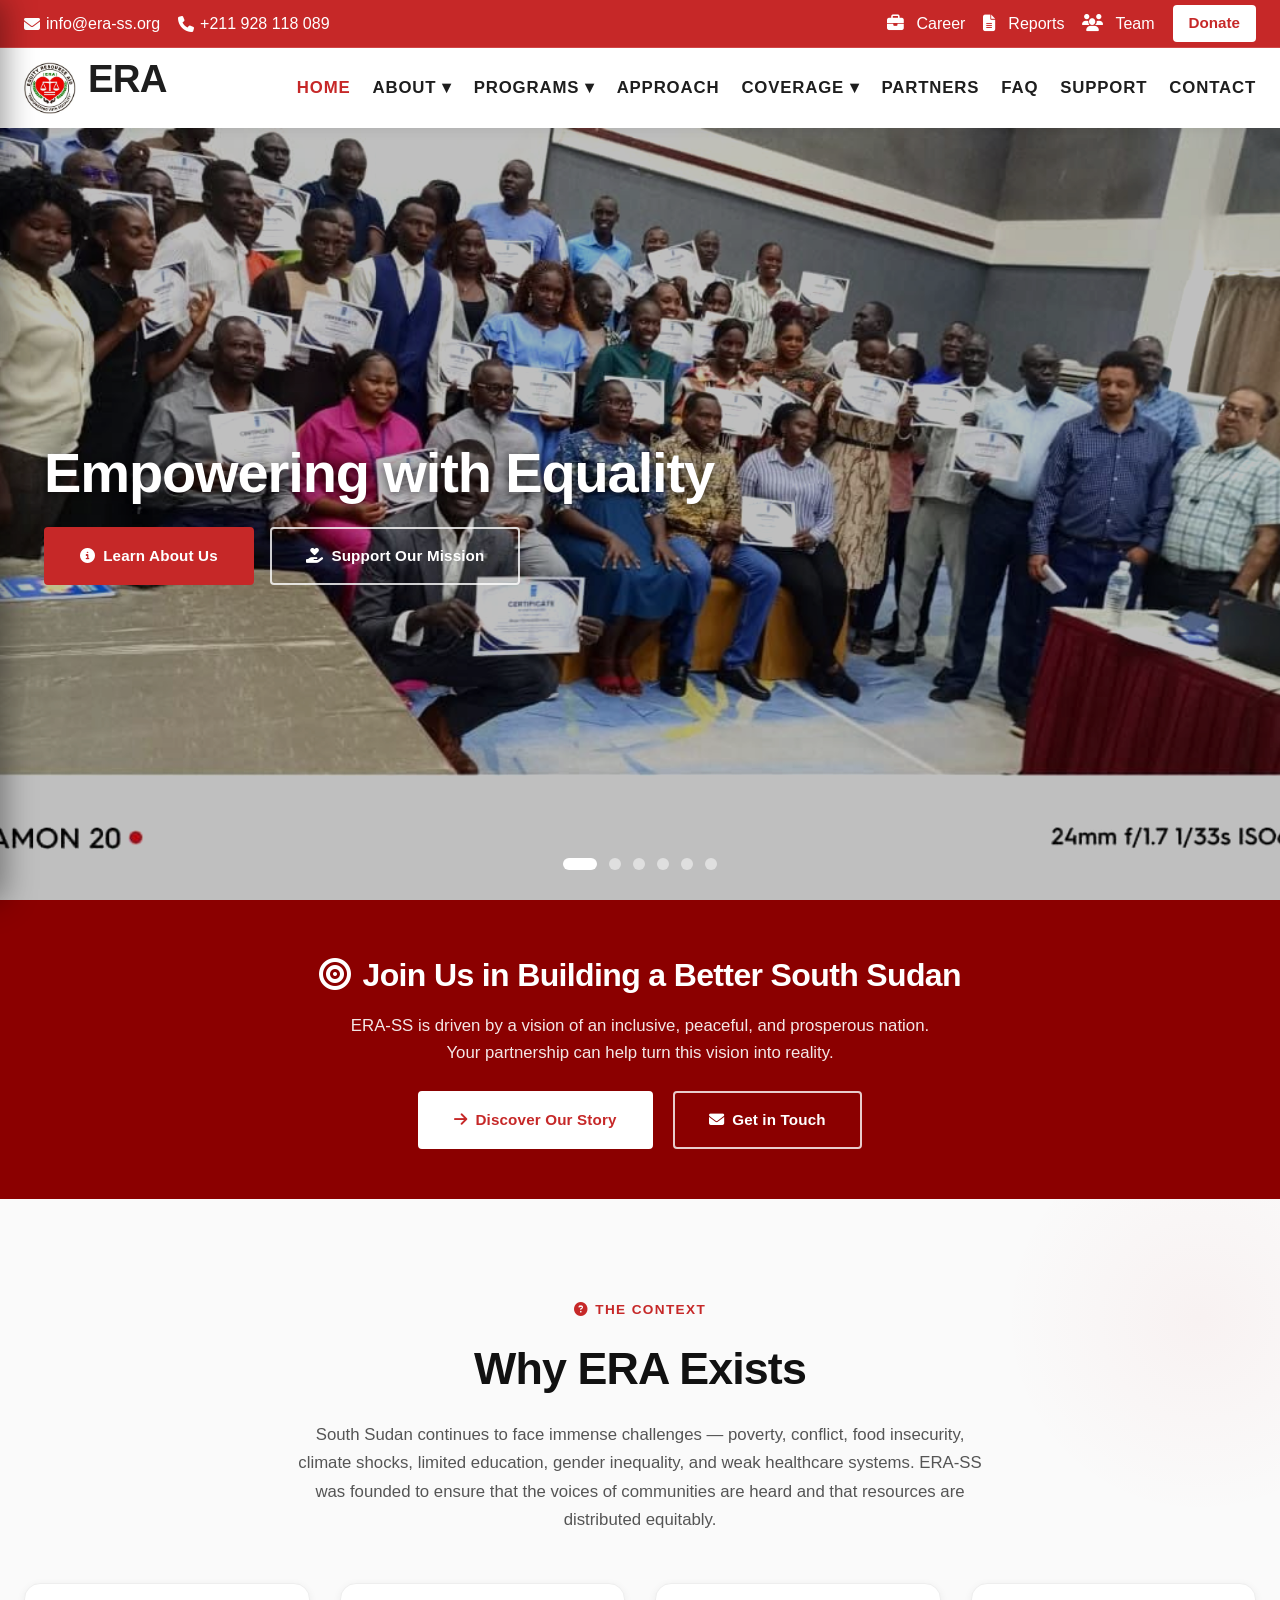
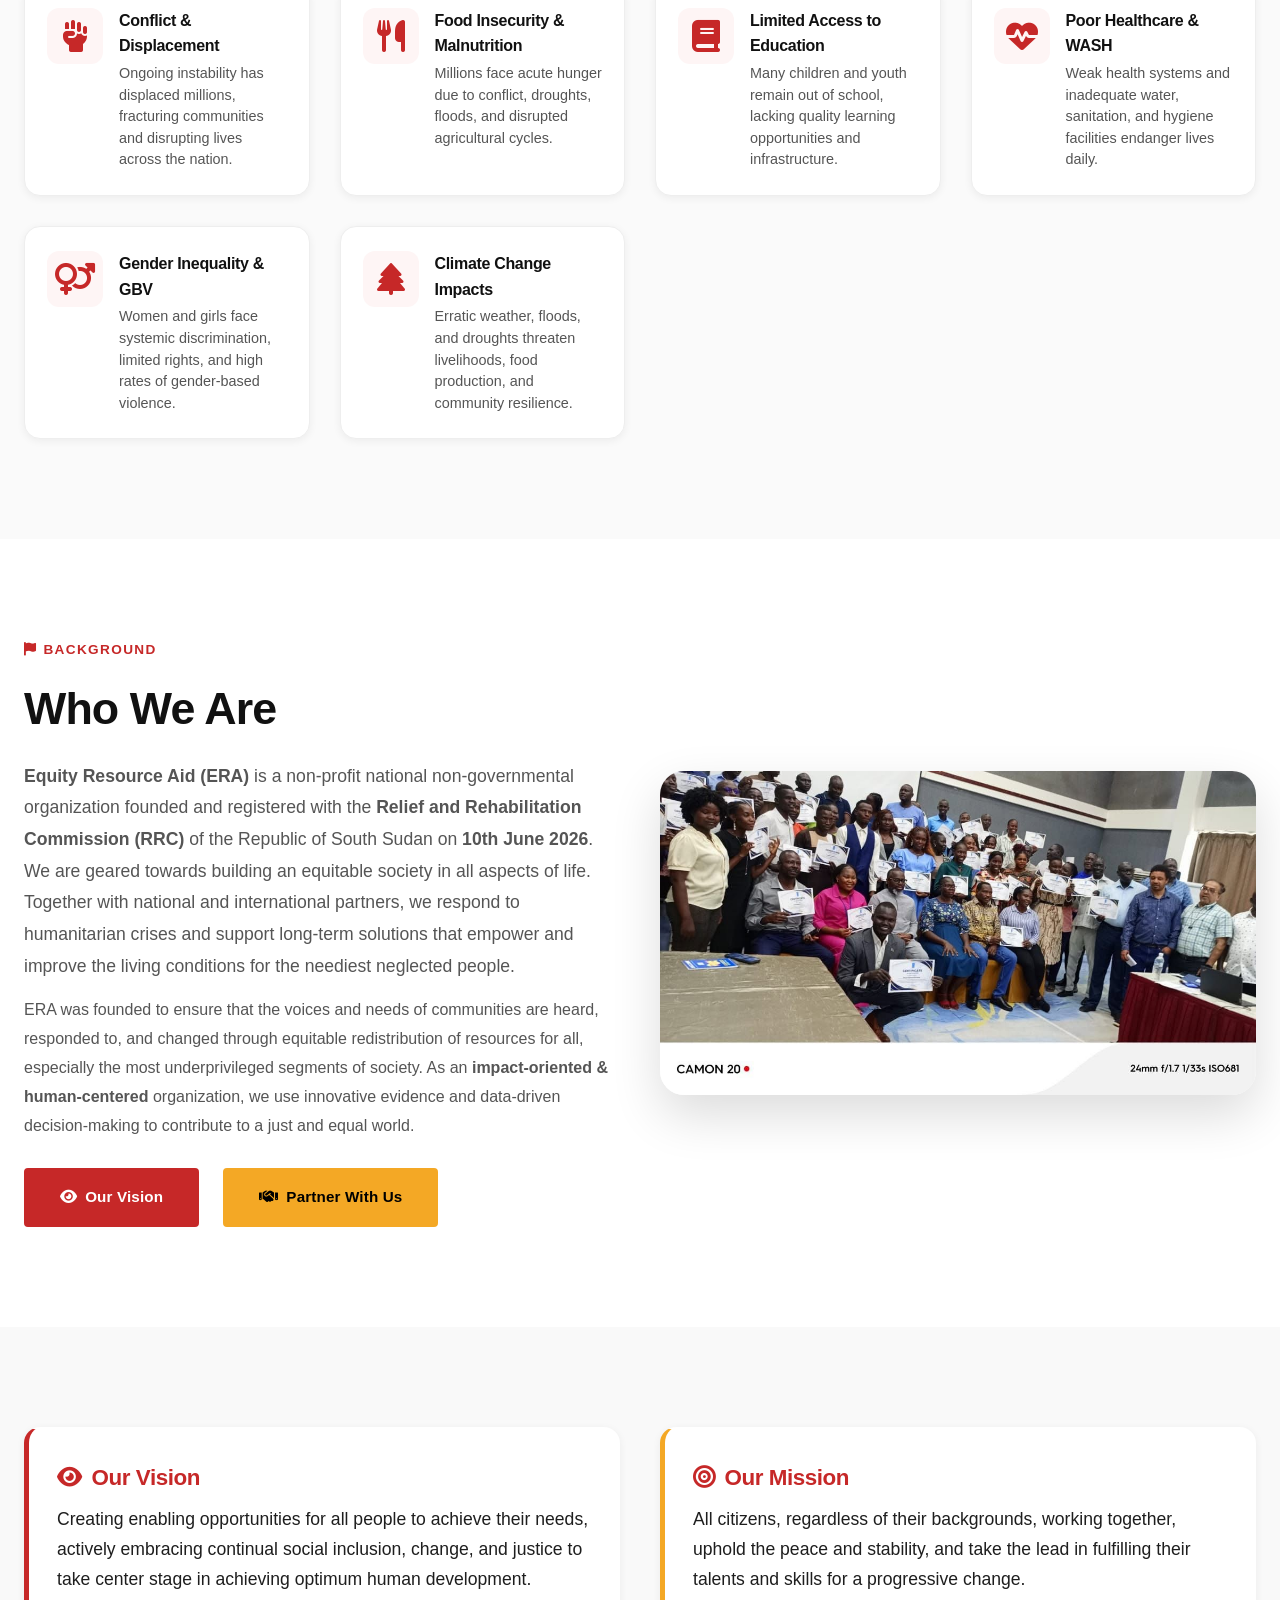
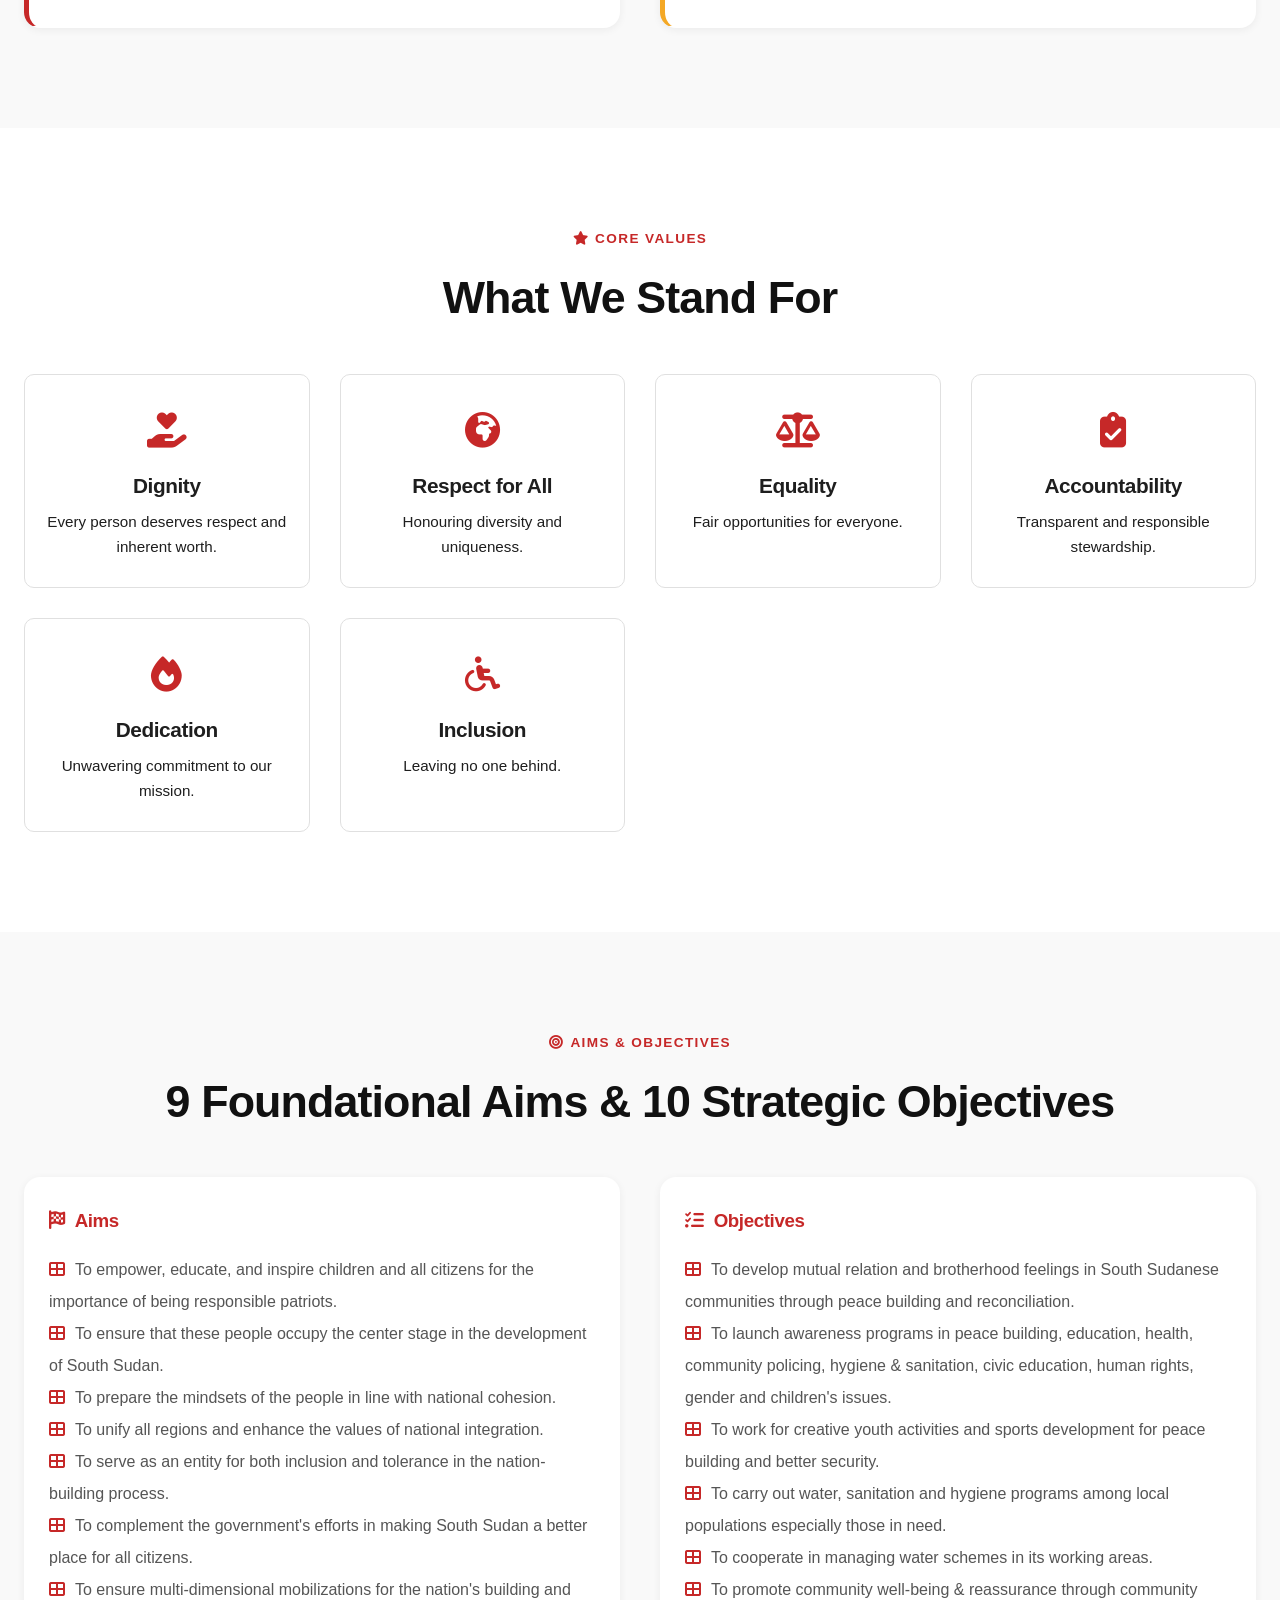
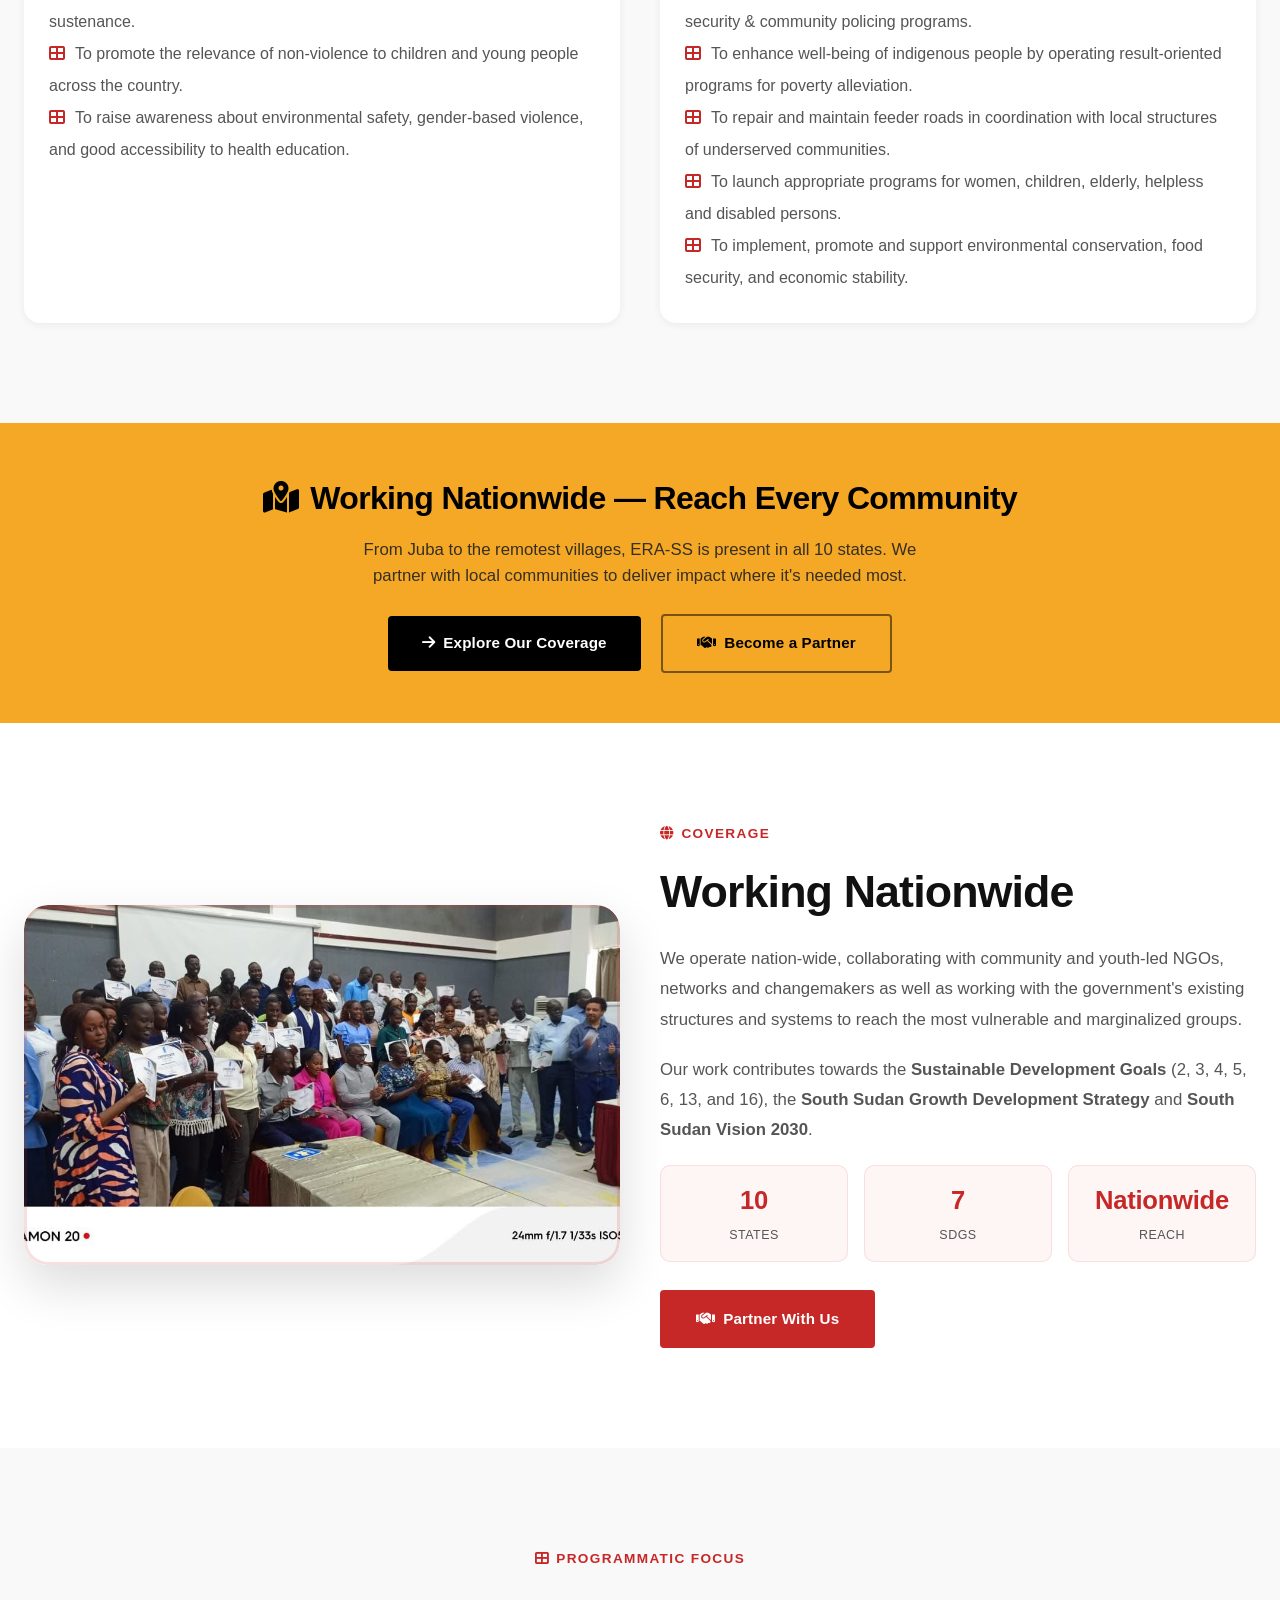
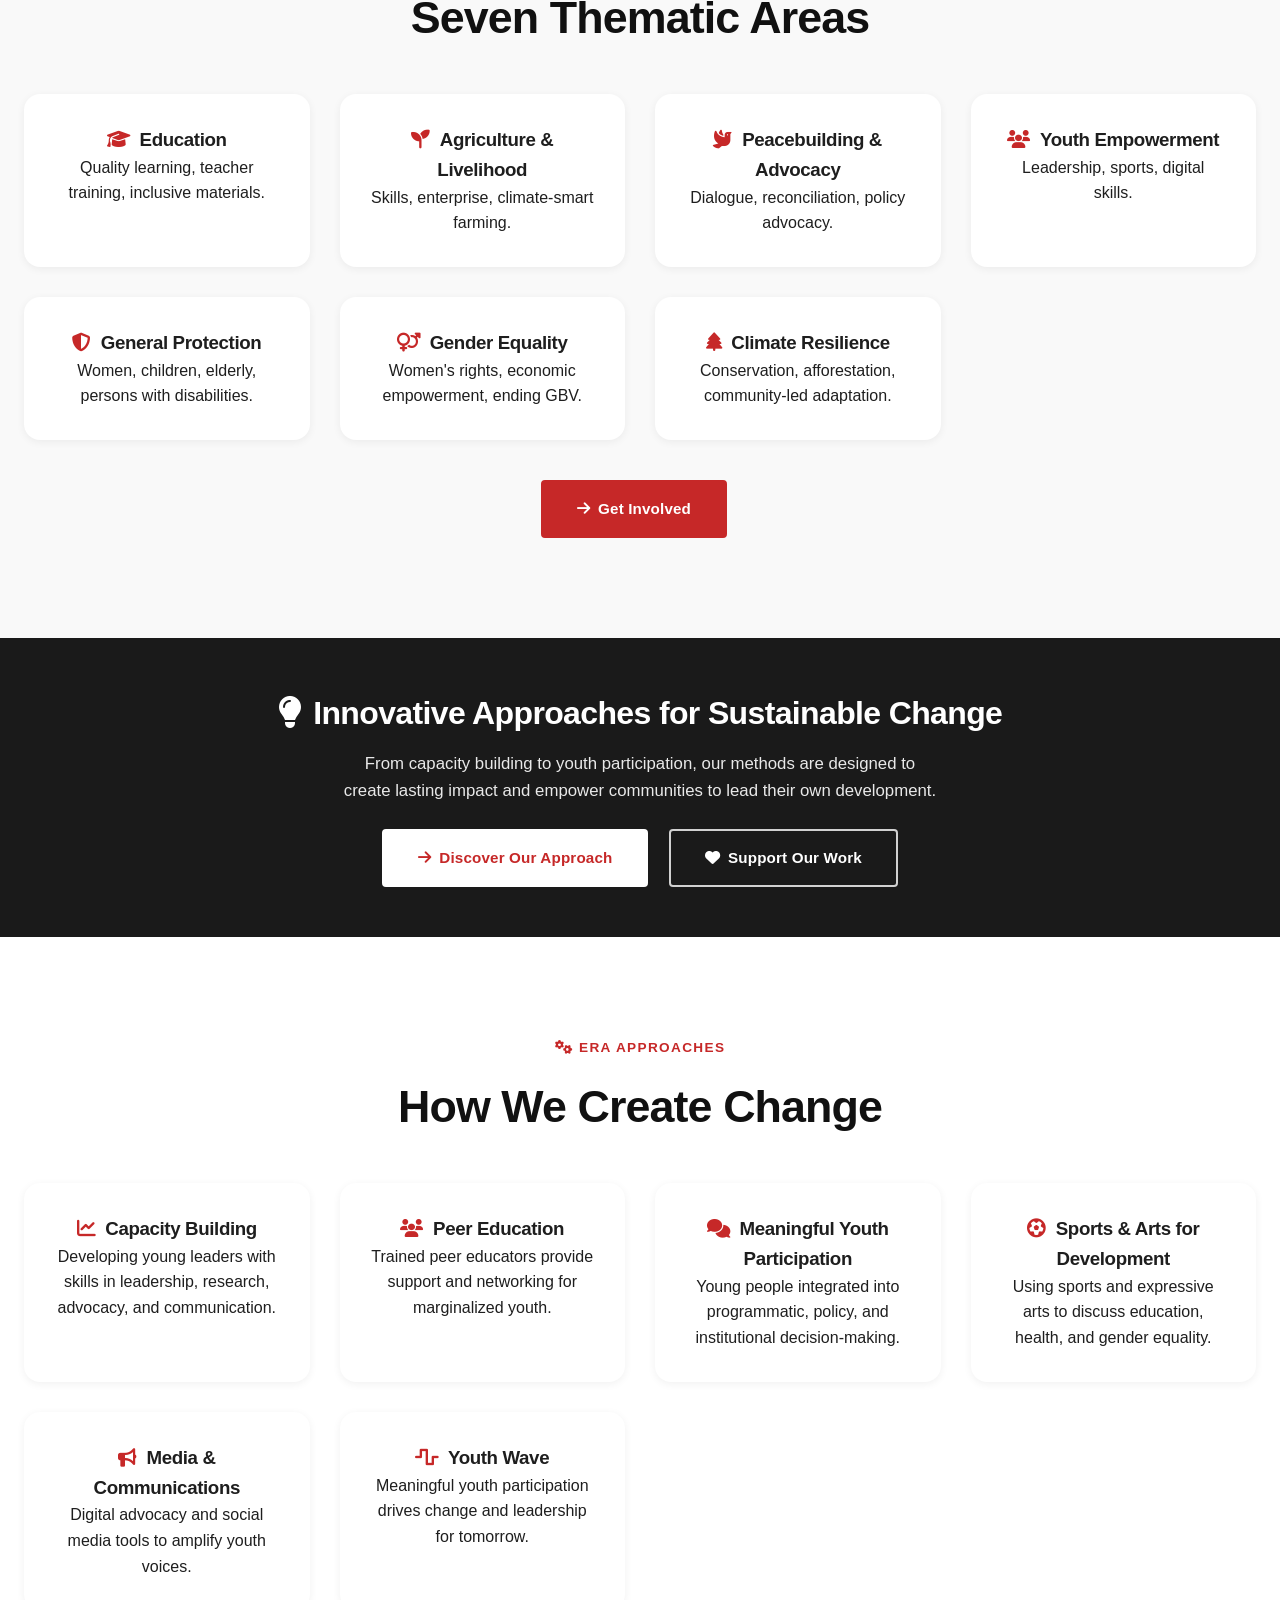
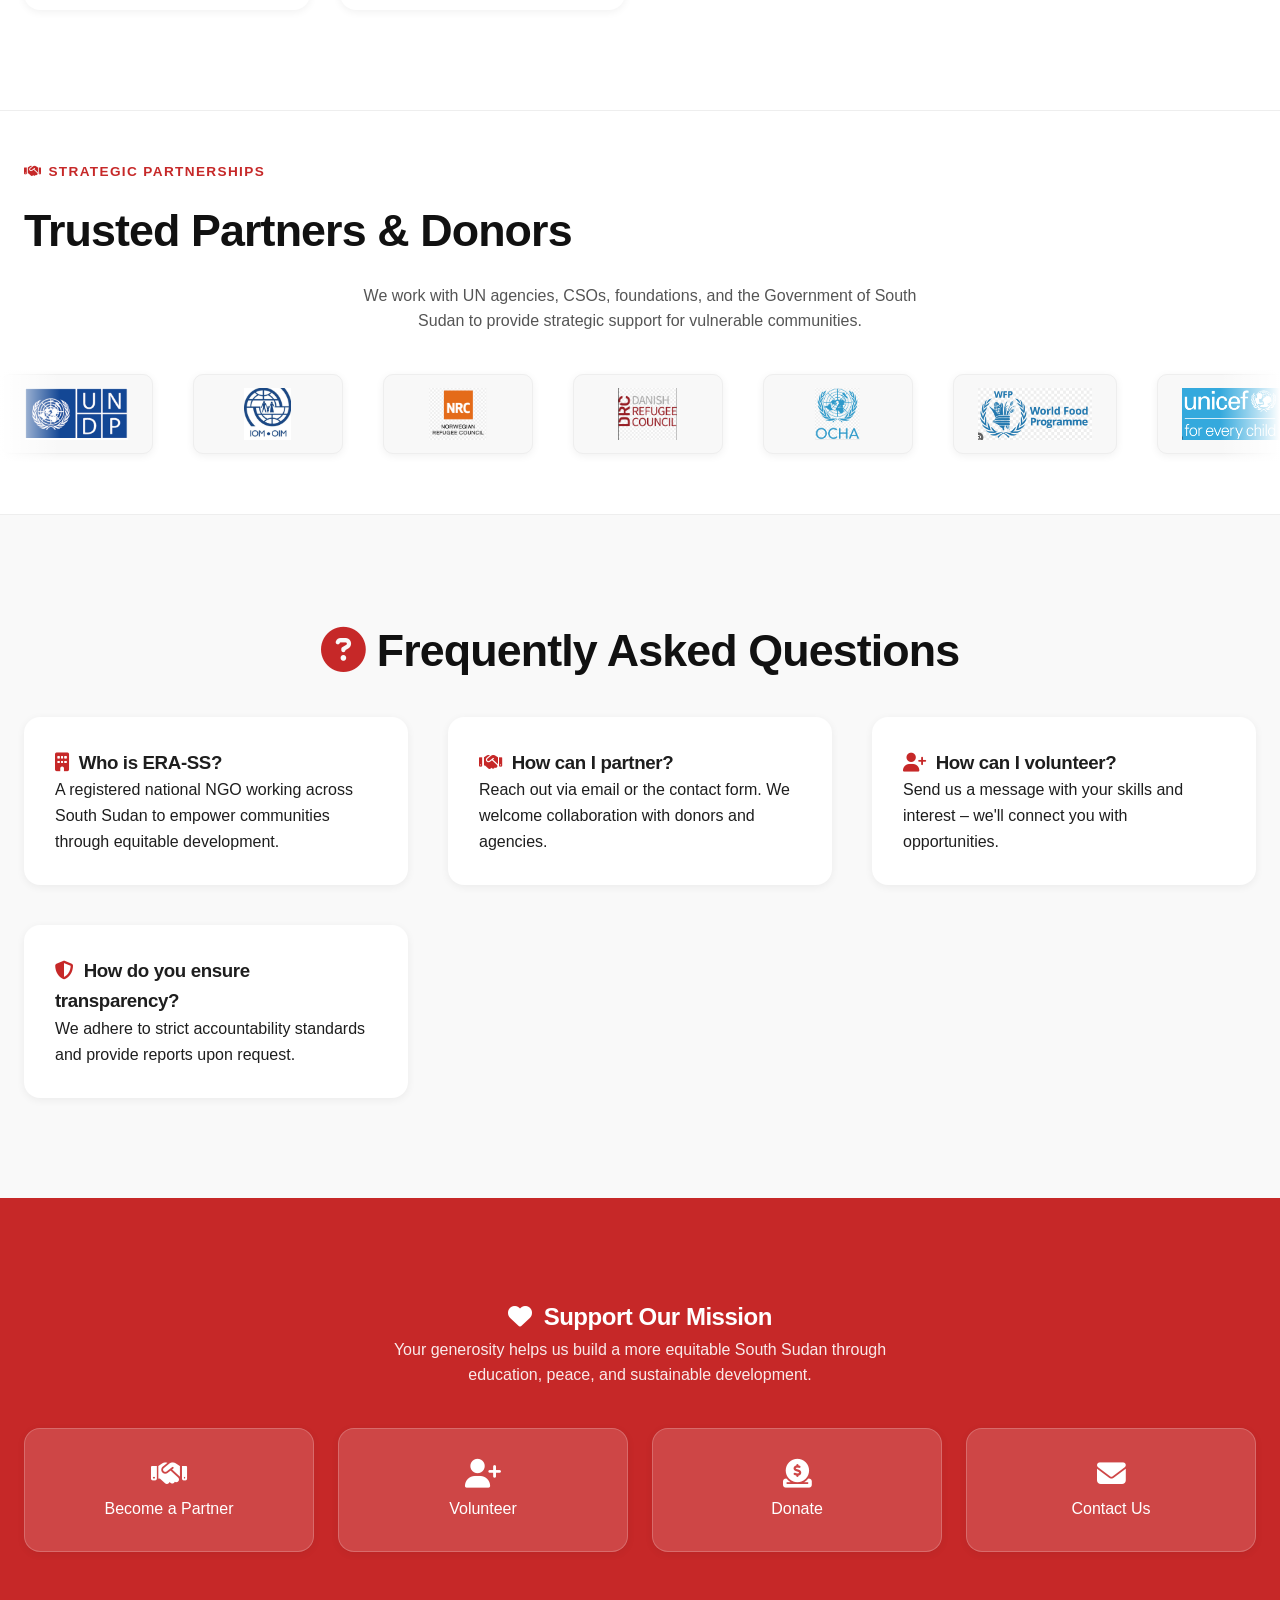
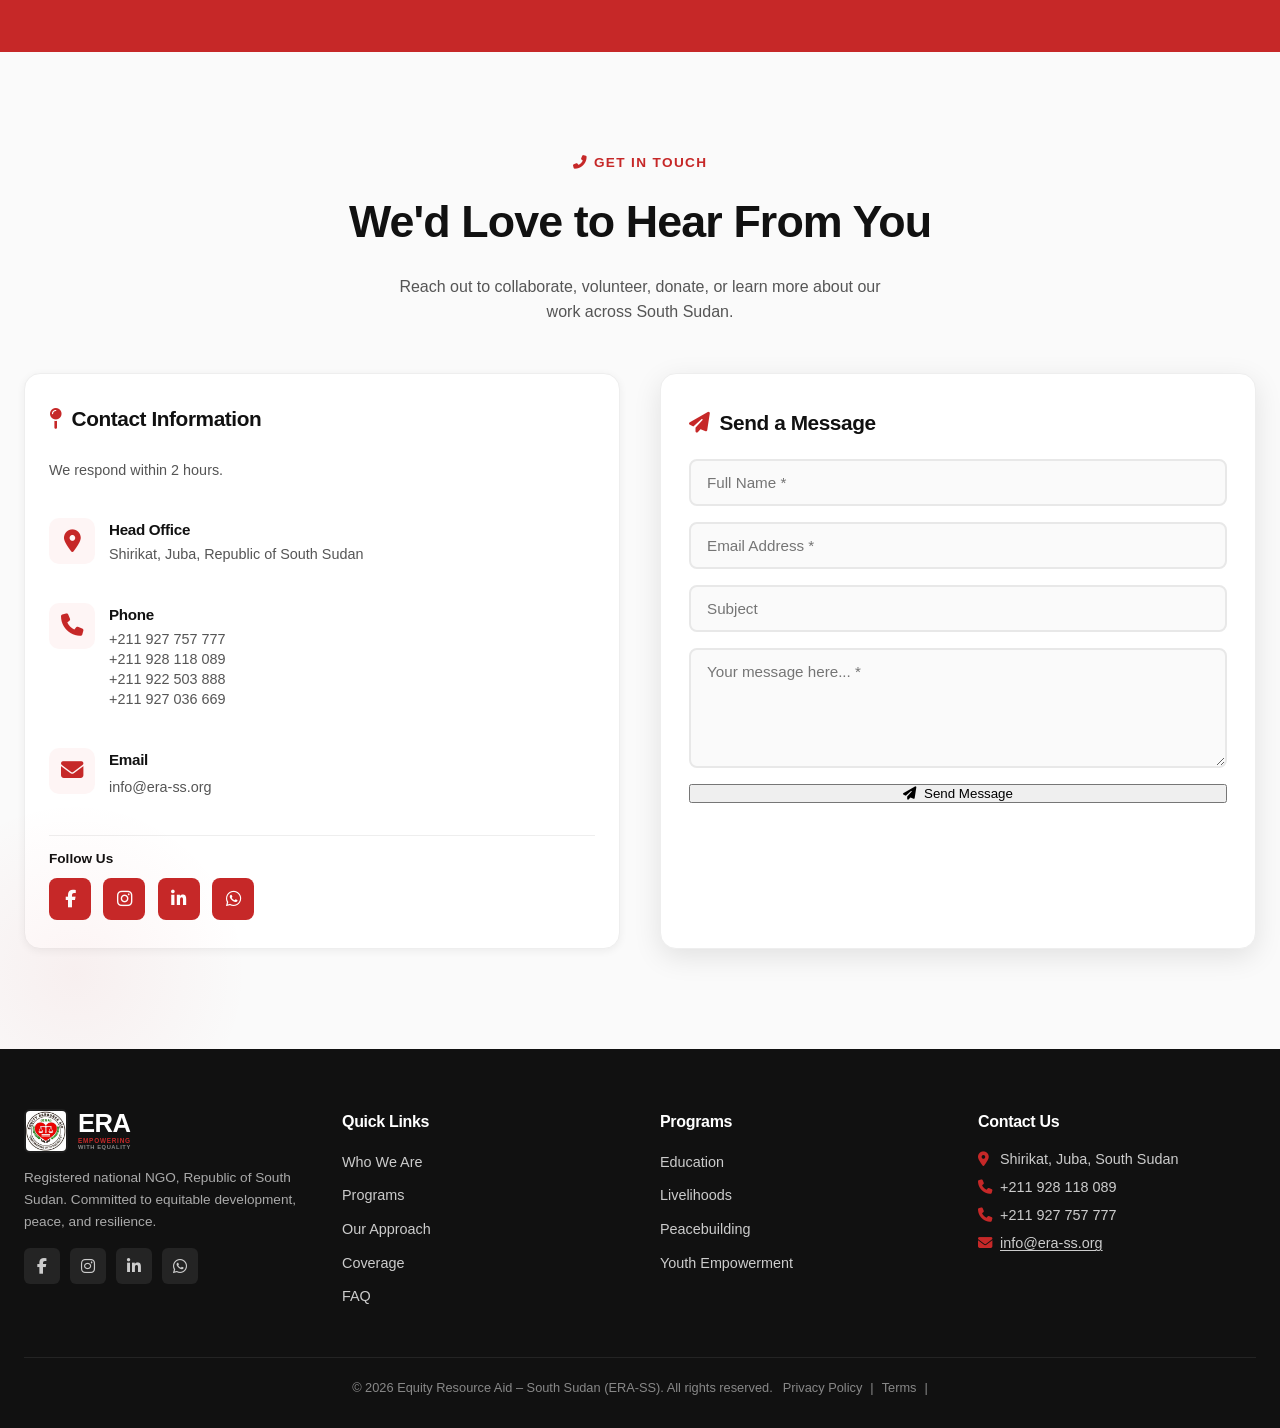
==== commit a546da54: "Update index.html" ====
--- a/index.html
+++ b/index.html
@@ -164,7 +164,7 @@
             <a href="faq.html" class="nav-link">FAQ</a>
             <a href="support.html" class="nav-link">Support</a>
             <a href="contact.html" class="nav-link">Contact</a>
-            <a href="support.html" class="nav-donate"><i class="fas fa-heart" style="margin-right:6px;"></i>Donate</a>
+            
         </div>
         <button class="mobile-toggle" id="mobileToggle" aria-label="Open menu">☰</button>
     </div>
@@ -228,34 +228,33 @@
     <a href="faq.html">FAQ</a>
     <a href="support.html">Support</a>
     <a href="contact.html">Contact</a>
-    <a href="support.html" class="mobile-donate"><i class="fas fa-heart" style="margin-right:8px;"></i>Donate</a>
+    
 </div>
 
     <!-- ===== MAIN CONTENT ===== -->
     <main>
 
         <!-- ===== HERO SLIDER ===== -->
-        <section id="home" class="hero">
-            <div class="slide active" style="background-image: url('assets/equity.jpg');" role="img" aria-label="Community gathering in South Sudan"></div>
-            <div class="slide" style="background-image: url('assets/equity1.jpg');" role="img" aria-label="ERA-SS field work"></div>
-            <div class="slide" style="background-image: url('assets/equity2.jpg');" role="img" aria-label="ERA-SS community engagement"></div>
-            <div class="slide" style="background-image: url('assets/equity3.jpg');" role="img" aria-label="ERA-SS program activity"></div>
-            <div class="slide" style="background-image: url('assets/equity4.jpg');" role="img" aria-label="ERA-SS program activity"></div>
-            <div class="slide" style="background-image: url('assets/equity5.jpg');" role="img" aria-label="ERA-SS program activity"></div>
-            <div class="slide-overlay"></div>
-            <div class="hero-content container">
-                <div class="hero-text">
-                    <div class="hero-badge"><i class="fas fa-globe-africa" style="margin-right:8px;"></i>REGISTERED NATIONAL NGO • REPUBLIC OF SOUTH SUDAN</div>
-                    <h1>Empowering with Equality</h1>
-                    <!-- Description removed as requested -->
-                    <div>
-                        <a href="about.html" class="btn btn-primary"><i class="fas fa-info-circle" style="margin-right:8px;"></i>Learn About Us</a>
-                        <a href="support.html" class="btn btn-outline"><i class="fas fa-hand-holding-heart" style="margin-right:8px;"></i>Support Our Mission</a>
-                    </div>
-                </div>
-            </div>
-            <div class="slider-dots" id="sliderDots"></div>
-        </section>
+<section id="home" class="hero">
+    <div class="slide active" style="background-image: url('assets/equity.jpg');" role="img" aria-label="Community gathering in South Sudan"></div>
+    <div class="slide" style="background-image: url('assets/equity1.jpg');" role="img" aria-label="ERA-SS field work"></div>
+    <div class="slide" style="background-image: url('assets/equity2.jpg');" role="img" aria-label="ERA-SS community engagement"></div>
+    <div class="slide" style="background-image: url('assets/equity3.jpg');" role="img" aria-label="ERA-SS program activity"></div>
+    <div class="slide" style="background-image: url('assets/equity4.jpg');" role="img" aria-label="ERA-SS program activity"></div>
+    <div class="slide" style="background-image: url('assets/equity5.jpg');" role="img" aria-label="ERA-SS program activity"></div>
+    <div class="slide-overlay"></div>
+    <div class="hero-content container">
+        <div class="hero-text">
+            <!-- BADGE REMOVED -->
+            <h1>Empowering with Equality</h1>
+            <div>
+                <a href="about.html" class="btn btn-primary"><i class="fas fa-info-circle" style="margin-right:8px;"></i>Learn About Us</a>
+                <a href="support.html" class="btn btn-outline"><i class="fas fa-hand-holding-heart" style="margin-right:8px;"></i>Support Our Mission</a>
+            </div>
+        </div>
+    </div>
+    <div class="slider-dots" id="sliderDots"></div>
+</section>
 
         <!-- ===== CTA BANNER 1 (About) ===== -->
         <section id="about-cta" class="cta-banner" style="background: var(--era-primary-dark);">
--- a/style.css
+++ b/style.css
@@ -26,7 +26,7 @@
   --text-muted: #555;
   --border-light: #E0E0E0;
   --border-lighter: #EEEEEE;
-  --topbar-height: 40px;
+  --topbar-height: 48px;
 }
 
 /* ---------- Reset & Base ---------- */
@@ -64,25 +64,25 @@
   color: inherit;
 }
 
-/* ---------- TOP BAR (Fully Responsive) ---------- */
+/* ============================================================
+   TOP BAR – BIG, CLEAN, RESPONSIVE
+   ============================================================ */
 .top-bar {
   position: fixed;
   top: 0;
   left: 0;
   right: 0;
   height: var(--topbar-height);
-  background: rgba(0, 0, 0, 0.92);
-  backdrop-filter: blur(10px);
-  -webkit-backdrop-filter: blur(10px);
-  color: #fff;
-  font-size: 0.75rem;
+  background: var(--era-primary);
+  color: #fff;
+  font-size: 1rem;
   display: flex;
   align-items: center;
   justify-content: space-between;
-  padding: 0 20px;
+  padding: 0 24px;
   z-index: 1002;
   transition: transform 0.35s ease;
-  gap: 10px;
+  border-bottom: 1px solid rgba(255, 255, 255, 0.15);
 }
 .top-bar.hidden {
   transform: translateY(-100%);
@@ -93,87 +93,101 @@
   transition: color 0.2s;
   display: inline-flex;
   align-items: center;
-  gap: 4px;
+  gap: 6px;
   white-space: nowrap;
+  font-size: 1rem;
 }
 .top-bar a:hover {
-  color: var(--era-secondary);
+  color: #000;
 }
 .top-bar .donate-btn {
-  background: var(--era-secondary);
-  color: #000;
+  background: #fff;
+  color: var(--era-primary) !important;
   font-weight: 700;
-  padding: 4px 12px;
+  padding: 6px 16px;
   border-radius: 4px;
+  font-size: 0.95rem;
   transition: background 0.25s, transform 0.2s;
 }
 .top-bar .donate-btn:hover {
-  background: #e0a61a;
+  background: #e0e0e0;
   transform: scale(1.04);
 }
 .top-bar-inner {
   display: flex;
   align-items: center;
-  gap: 14px;
+  gap: 20px;
   flex-wrap: wrap;
 }
 .top-bar-inner.left {
-  gap: 12px;
+  gap: 18px;
 }
 .top-bar-inner.right {
-  gap: 12px;
-}
-
-/* Career, Report, Team - always show text */
+  gap: 18px;
+}
+
+/* Top bar nav links (Career, Reports, Team) */
 .top-bar .nav-link-top {
   color: #fff;
   font-weight: 500;
-  font-size: 0.75rem;
+  font-size: 1rem;
   padding: 2px 0;
   transition: color 0.2s;
 }
+.top-bar .nav-link-top i {
+  margin-right: 6px;
+  font-size: 1.05rem;
+}
 .top-bar .nav-link-top:hover {
-  color: var(--era-secondary);
-}
-
-/* Desktop: show all labels */
+  color: #000;
+}
 .top-bar .label {
   display: inline;
 }
 
-/* Tablet: hide email/phone labels, keep nav labels */
+/* Tablet: slightly smaller */
 @media (max-width: 820px) {
   .top-bar {
-    padding: 0 14px;
-    font-size: 0.7rem;
-    height: 36px;
+    padding: 0 16px;
+    height: 44px;
+    font-size: 0.85rem;
+  }
+  .top-bar a {
+    font-size: 0.85rem;
+  }
+  .top-bar .nav-link-top {
+    font-size: 0.82rem;
+  }
+  .top-bar .nav-link-top i {
+    font-size: 0.85rem;
+  }
+  .top-bar .donate-btn {
+    font-size: 0.78rem;
+    padding: 4px 12px;
+  }
+  .top-bar-inner {
+    gap: 14px;
+  }
+  .top-bar-inner.left {
+    gap: 12px;
+  }
+  .top-bar-inner.right {
+    gap: 12px;
   }
   .top-bar-inner.left .label {
-    display: none;
-  }
-  .top-bar-inner.left a i,
-  .top-bar-inner.left a {
-    font-size: 0.85rem;
-  }
-  .top-bar-inner.right {
-    gap: 8px;
-  }
-  .top-bar .nav-link-top {
-    font-size: 0.68rem;
-  }
-  .top-bar .donate-btn {
-    padding: 3px 10px;
-    font-size: 0.65rem;
-  }
-}
-
-/* Mobile: hide left (email/phone) entirely, spread Career, Reports, Team evenly, hide Donate */
+    display: none; /* hide email/phone text, show only icons */
+  }
+  .top-bar-inner.left a i {
+    font-size: 0.95rem;
+  }
+}
+
+/* Mobile: Career, Reports, Team spread evenly, email/phone hidden, Donate hidden */
 @media (max-width: 520px) {
   .top-bar {
     padding: 0 8px;
-    height: 34px;
-    font-size: 0.6rem;
-    gap: 0;
+    height: 38px;
+    font-size: 0.7rem;
   }
   .top-bar-inner.left {
     display: none !important;
@@ -184,53 +198,51 @@
     gap: 0;
   }
   .top-bar .nav-link-top {
-    font-size: 0.65rem;
+    font-size: 0.72rem;
     font-weight: 600;
     padding: 2px 0;
   }
+  .top-bar .nav-link-top i {
+    font-size: 0.65rem;
+    margin-right: 4px;
+  }
   .top-bar .donate-btn {
     display: none !important;
   }
-  .top-bar-inner.right .nav-link-top:first-child { text-align: left; }
-  .top-bar-inner.right .nav-link-top:last-child { text-align: right; }
-  .top-bar-inner.right .nav-link-top:nth-child(2) { text-align: center; }
-}
-
-/* ---------- NAVBAR ---------- */
+}
+
+/* Very small phones */
+@media (max-width: 380px) {
+  .top-bar .nav-link-top {
+    font-size: 0.6rem;
+  }
+  .top-bar .nav-link-top i {
+    font-size: 0.55rem;
+    margin-right: 2px;
+  }
+}
+
+/* ============================================================
+   NAVBAR – SOLID WHITE
+   ============================================================ */
 .navbar {
   position: fixed;
   top: var(--topbar-height);
   left: 0;
   right: 0;
   height: 80px;
-  background: transparent;
+  background: #ffffff;
+  box-shadow: 0 2px 12px rgba(0, 0, 0, 0.08);
   z-index: 1001;
-  transition: top 0.35s ease, background 0.35s ease, box-shadow 0.35s ease;
+  transition: top 0.35s ease, box-shadow 0.35s ease;
 }
 .navbar.scrolled {
-  background: rgba(255, 255, 255, 0.98);
-  box-shadow: 0 2px 24px rgba(0, 0, 0, 0.08);
-  top: 0;
-}
-.navbar.scrolled .nav-link {
-  color: var(--text-dark);
-}
-.navbar.scrolled .nav-link:hover {
-  color: var(--era-primary);
-}
-.navbar.scrolled .logo-text {
-  color: var(--era-dark);
-}
-.navbar.scrolled .logo-sub {
-  color: var(--era-primary);
-}
-.navbar.scrolled .mobile-toggle {
-  color: var(--era-primary);
+  box-shadow: 0 4px 20px rgba(0, 0, 0, 0.12);
 }
 @media (max-width: 768px) {
   .navbar {
+    height: 68px;
     top: 0;
-    height: 68px;
   }
   body {
     padding-top: 68px;
@@ -248,11 +260,22 @@
 .navbar .container {
   max-width: var(--container-max);
   margin: 0 auto;
-  padding: 0 20px;
+  padding: 0 24px;
   height: 100%;
   display: flex;
   align-items: center;
   justify-content: space-between;
+  gap: 30px;
+}
+@media (max-width: 1100px) {
+  .navbar .container {
+    gap: 20px;
+  }
+}
+@media (max-width: 1024px) {
+  .navbar .container {
+    gap: 0;
+  }
 }
 @media (max-width: 520px) {
   .navbar .container {
@@ -260,23 +283,23 @@
   }
 }
 
-/* ----- LOGO (fully responsive) ----- */
+/* ----- LOGO (Three-line: ERA, EMPOWERING, WITH EQUALITY) ----- */
 .logo {
   display: flex;
   align-items: center;
-  gap: 10px;
+  gap: 12px;
   text-decoration: none;
   flex-shrink: 0;
 }
 .logo img {
-  width: 44px;
-  height: 44px;
+  width: 52px;
+  height: 52px;
   object-fit: contain;
   border-radius: 6px;
 }
 .logo-fallback {
-  width: 44px;
-  height: 44px;
+  width: 52px;
+  height: 52px;
   background: var(--era-primary);
   color: #fff;
   border-radius: 6px;
@@ -284,98 +307,128 @@
   align-items: center;
   justify-content: center;
   font-weight: 800;
-  font-size: 1.3rem;
+  font-size: 1.6rem;
   flex-shrink: 0;
 }
 .logo-text-wrapper {
   display: flex;
   flex-direction: column;
-  line-height: 1;
+  line-height: 1.1;
   align-items: flex-start;
 }
 .logo-text {
-  font-weight: 800;
-  font-size: 2rem;
-  color: #fff;
-  transition: color 0.35s;
+  font-weight: 900;
+  font-size: 1.6rem;
+  color: var(--text-dark);
   letter-spacing: -0.02em;
   line-height: 1;
 }
 .logo-sub {
-  font-size: 0.35rem;
-  letter-spacing: 0.22em;
-  color: rgba(255, 255, 255, 0.75);
+  font-size: 0.45rem;
+  letter-spacing: 0.15em;
+  color: var(--era-primary);
   text-transform: uppercase;
-  transition: color 0.35s;
+  font-weight: 700;
+  line-height: 1.2;
+}
+.logo-sub-line2 {
+  font-size: 0.4rem;
+  letter-spacing: 0.12em;
+  color: var(--era-primary);
+  text-transform: uppercase;
   font-weight: 600;
-  margin-top: 2px;
   line-height: 1.2;
-  white-space: nowrap;
-}
-.navbar.scrolled .logo-sub {
-  color: var(--era-primary);
 }
 @media (max-width: 768px) {
+  .logo img {
+    width: 44px;
+    height: 44px;
+  }
+  .logo-fallback {
+    width: 44px;
+    height: 44px;
+    font-size: 1.3rem;
+  }
+  .logo-text {
+    font-size: 1.3rem;
+  }
+  .logo-sub {
+    font-size: 0.38rem;
+  }
+  .logo-sub-line2 {
+    font-size: 0.34rem;
+  }
+  .logo {
+    gap: 10px;
+  }
+}
+@media (max-width: 520px) {
   .logo img {
     width: 38px;
     height: 38px;
   }
-  .logo-text {
-    font-size: 1.6rem;
-  }
-  .logo-sub {
-    font-size: 0.3rem;
-    letter-spacing: 0.18em;
-  }
-}
-@media (max-width: 520px) {
-  .logo img {
-    width: 32px;
-    height: 32px;
-  }
-  .logo-text {
-    font-size: 1.3rem;
-  }
-  .logo-sub {
-    font-size: 0.25rem;
-    letter-spacing: 0.15em;
-  }
-}
-@media (max-width: 400px) {
+  .logo-fallback {
+    width: 38px;
+    height: 38px;
+    font-size: 1.1rem;
+  }
   .logo-text {
     font-size: 1.1rem;
   }
   .logo-sub {
-    font-size: 0.2rem;
-    letter-spacing: 0.12em;
-  }
+    font-size: 0.32rem;
+  }
+  .logo-sub-line2 {
+    font-size: 0.28rem;
+  }
+  .logo {
+    gap: 8px;
+  }
+}
+@media (max-width: 400px) {
   .logo img {
-    width: 28px;
-    height: 28px;
+    width: 30px;
+    height: 30px;
+  }
+  .logo-fallback {
+    width: 30px;
+    height: 30px;
+    font-size: 0.9rem;
+  }
+  .logo-text {
+    font-size: 0.95rem;
+  }
+  .logo-sub {
+    font-size: 0.28rem;
+  }
+  .logo-sub-line2 {
+    font-size: 0.24rem;
   }
   .logo {
     gap: 6px;
   }
 }
 
-/* ----- NAV LINKS ----- */
+/* ----- NAV LINKS (Uppercase, larger) ----- */
 .nav-links {
   display: flex;
   align-items: center;
   gap: 22px;
 }
 .nav-link {
-  color: #fff;
+  color: var(--text-dark);
   text-decoration: none;
-  font-weight: 500;
-  font-size: 0.9rem;
+  font-weight: 600;
+  font-size: 1.05rem;
+  text-transform: uppercase;
+  letter-spacing: 0.05em;
   position: relative;
   transition: color 0.3s;
   cursor: pointer;
   white-space: nowrap;
 }
 .nav-link.active {
-  color: var(--era-secondary);
+  color: var(--era-primary);
 }
 .nav-link::after {
   content: '';
@@ -384,21 +437,24 @@
   bottom: -6px;
   width: 0;
   height: 2px;
-  background: var(--era-secondary);
+  background: var(--era-primary);
   transition: width 0.3s ease;
   border-radius: 1px;
 }
 .nav-link:hover {
-  color: var(--era-secondary);
+  color: var(--era-primary);
 }
 .nav-link:hover::after {
   width: 100%;
 }
-.navbar.scrolled .nav-link:hover {
-  color: var(--era-primary);
-}
-.navbar.scrolled .nav-link::after {
-  background: var(--era-primary);
+@media (max-width: 1100px) {
+  .nav-link {
+    font-size: 0.85rem;
+    letter-spacing: 0.03em;
+  }
+  .nav-links {
+    gap: 14px;
+  }
 }
 @media (max-width: 1024px) {
   .nav-links {
@@ -406,7 +462,7 @@
   }
 }
 
-/* ----- DROPDOWN ----- */
+/* ----- DROPDOWN (Desktop) ----- */
 .dropdown {
   position: relative;
   display: flex;
@@ -419,7 +475,7 @@
   background: #fff;
   border-radius: 10px;
   box-shadow: var(--shadow-xl);
-  min-width: 230px;
+  min-width: 240px;
   opacity: 0;
   visibility: hidden;
   transform: translateY(10px);
@@ -448,15 +504,22 @@
   padding: 11px 22px;
   color: var(--text-dark);
   text-decoration: none;
-  font-size: 0.9rem;
+  font-size: 0.85rem;
   font-weight: 500;
   transition: background 0.2s, color 0.2s, padding-left 0.2s;
   white-space: nowrap;
+  text-transform: none;
+  letter-spacing: normal;
 }
 .dropdown-menu a:hover {
   background: #f5f5f5;
   color: var(--era-primary);
   padding-left: 26px;
+}
+.dropdown-menu hr {
+  margin: 4px 12px;
+  border: none;
+  border-top: 1px solid #eee;
 }
 
 /* ----- NAV DONATE ----- */
@@ -468,6 +531,8 @@
   font-weight: 700;
   transition: background 0.3s, transform 0.2s;
   display: inline-block;
+  text-transform: none !important;
+  letter-spacing: normal !important;
 }
 .nav-donate:hover {
   background: var(--era-primary-dark);
@@ -476,6 +541,12 @@
 }
 .nav-donate::after {
   display: none !important;
+}
+@media (max-width: 1100px) {
+  .nav-donate {
+    padding: 8px 16px;
+    font-size: 0.8rem;
+  }
 }
 
 /* ----- MOBILE TOGGLE ----- */
@@ -483,7 +554,7 @@
   display: none;
   background: none;
   border: none;
-  color: var(--era-secondary);
+  color: var(--era-primary);
   font-size: 2rem;
   cursor: pointer;
   transition: color 0.35s, transform 0.2s;
@@ -492,14 +563,8 @@
   line-height: 1;
 }
 .mobile-toggle:hover {
-  color: #fff;
+  color: var(--era-primary-dark);
   transform: scale(1.1);
-}
-.navbar.scrolled .mobile-toggle {
-  color: var(--era-primary);
-}
-.navbar.scrolled .mobile-toggle:hover {
-  color: var(--era-primary-dark);
 }
 @media (max-width: 1024px) {
   .mobile-toggle {
@@ -513,7 +578,9 @@
   }
 }
 
-/* ----- MOBILE OVERLAY & MENU ----- */
+/* ============================================================
+   MOBILE OVERLAY & MENU
+   ============================================================ */
 .mobile-overlay {
   position: fixed;
   inset: 0;
@@ -581,32 +648,41 @@
 .mobile-logo-text-wrapper {
   display: flex;
   flex-direction: column;
-  line-height: 1;
+  line-height: 1.1;
   align-items: flex-start;
 }
 .mobile-logo-text {
-  font-weight: 800;
-  font-size: 1.9rem;
+  font-weight: 900;
+  font-size: 1.6rem;
   color: #fff;
   line-height: 1;
   letter-spacing: -0.02em;
 }
 .mobile-logo-sub {
-  font-size: 0.33rem;
-  letter-spacing: 0.22em;
+  font-size: 0.4rem;
+  letter-spacing: 0.12em;
   text-transform: uppercase;
   color: var(--era-secondary);
+  font-weight: 700;
+  line-height: 1.2;
+}
+.mobile-logo-sub-line2 {
+  font-size: 0.36rem;
+  letter-spacing: 0.1em;
+  text-transform: uppercase;
+  color: rgba(255, 255, 255, 0.6);
   font-weight: 600;
-  margin-top: 2px;
   line-height: 1.2;
-  white-space: nowrap;
 }
 @media (max-width: 520px) {
   .mobile-logo-text {
-    font-size: 1.5rem;
+    font-size: 1.3rem;
   }
   .mobile-logo-sub {
-    font-size: 0.28rem;
+    font-size: 0.35rem;
+  }
+  .mobile-logo-sub-line2 {
+    font-size: 0.3rem;
   }
 }
 .mobile-menu a {
@@ -617,6 +693,9 @@
   border-bottom: 1px solid rgba(255, 255, 255, 0.08);
   font-size: 1rem;
   transition: color 0.2s, padding-left 0.2s;
+  text-transform: uppercase;
+  font-weight: 500;
+  letter-spacing: 0.04em;
 }
 .mobile-menu a:hover {
   color: var(--era-secondary);
@@ -630,6 +709,8 @@
   padding: 14px;
   font-weight: 700;
   border-bottom: none;
+  text-transform: none !important;
+  letter-spacing: normal !important;
 }
 .mobile-menu .mobile-donate:hover {
   background: var(--era-primary-dark);
@@ -651,6 +732,8 @@
   cursor: pointer;
   transition: color 0.2s;
   text-align: left;
+  text-transform: uppercase;
+  letter-spacing: 0.04em;
 }
 .mobile-dropdown-btn:hover {
   color: var(--era-secondary);
@@ -680,33 +763,37 @@
 }
 .mobile-submenu a {
   padding: 10px 16px !important;
-  font-size: 0.92rem !important;
+  font-size: 0.85rem !important;
   border-bottom: none !important;
   opacity: 0.85;
+  text-transform: none !important;
+  letter-spacing: normal !important;
 }
 .mobile-submenu a:hover {
   opacity: 1;
   background: rgba(255, 255, 255, 0.05);
 }
 
-/* ---------- HERO (fixed text overflow & top bar overlap) ---------- */
+/* ============================================================
+   HERO – STARTS BELOW NAVBAR, FULL WIDTH, BRIGHT IMAGES
+   ============================================================ */
 .hero {
   position: relative;
-  margin-top: calc(-1 * (var(--topbar-height) + 80px));
-  height: 100vh;
-  min-height: 620px;
+  margin-top: 0;
+  height: calc(100vh - var(--topbar-height) - 80px);
+  min-height: 500px;
   overflow: hidden;
 }
 @media (max-width: 768px) {
   .hero {
-    min-height: 500px;
-    margin-top: calc(-1 * (var(--topbar-height) + 68px));
+    height: calc(100vh - var(--topbar-height) - 68px);
+    min-height: 400px;
   }
 }
 @media (max-width: 520px) {
   .hero {
-    min-height: 420px;
-    margin-top: calc(-1 * (var(--topbar-height) + 60px));
+    height: calc(100vh - var(--topbar-height) - 60px);
+    min-height: 350px;
   }
 }
 .slide {
@@ -717,6 +804,7 @@
   opacity: 0;
   transition: opacity 1.5s ease-in-out;
   will-change: opacity;
+  filter: brightness(1.1);
 }
 .slide.active {
   opacity: 1;
@@ -724,7 +812,7 @@
 .slide-overlay {
   position: absolute;
   inset: 0;
-  background: rgba(0, 0, 0, 0.40);
+  background: rgba(0, 0, 0, 0.25);
   z-index: 2;
   pointer-events: none;
 }
@@ -734,7 +822,7 @@
   height: 100%;
   display: flex;
   align-items: center;
-  padding-top: 20px;
+  padding-top: 0;
 }
 .hero-text {
   max-width: 780px;
@@ -742,48 +830,11 @@
   padding: 0 20px;
   width: 100%;
 }
-.hero-badge {
-  display: inline-block;
-  background: rgba(255, 255, 255, 0.13);
-  backdrop-filter: blur(12px);
-  -webkit-backdrop-filter: blur(12px);
-  padding: 9px 20px;
-  border-radius: 50px;
-  font-size: 0.75rem;
-  letter-spacing: 0.12em;
-  text-transform: uppercase;
-  border: 1px solid rgba(255, 255, 255, 0.28);
-  margin-bottom: 24px;
-  font-weight: 600;
-  text-shadow: 0 2px 8px rgba(0, 0, 0, 0.6);
-  color: #fff;
-  word-break: break-word;
-  overflow-wrap: break-word;
-  max-width: 100%;
-  white-space: normal;
-}
-@media (max-width: 768px) {
-  .hero-badge {
-    font-size: 0.6rem;
-    padding: 7px 14px;
-    letter-spacing: 0.1em;
-    margin-bottom: 16px;
-  }
-}
-@media (max-width: 520px) {
-  .hero-badge {
-    font-size: 0.5rem;
-    padding: 5px 10px;
-    letter-spacing: 0.08em;
-    margin-bottom: 12px;
-    border-radius: 30px;
-  }
-}
 .hero-text h1 {
-  font-size: clamp(2.2rem, 6vw, 5rem);
+  font-size: clamp(1.8rem, 4.5vw, 3.5rem);
   font-weight: 800;
   line-height: 1.08;
-  margin-bottom: 16px;
+  margin-bottom: 20px;
   text-shadow: 0 2px 12px rgba(0, 0, 0, 0.7);
   color: #fff;
   word-break: break-word;
@@ -792,50 +843,27 @@
 }
 @media (max-width: 768px) {
   .hero-text h1 {
-    font-size: clamp(1.8rem, 5vw, 2.8rem);
-    margin-bottom: 12px;
+    font-size: clamp(1.5rem, 4vw, 2.2rem);
+    margin-bottom: 16px;
   }
 }
 @media (max-width: 520px) {
   .hero-text h1 {
-    font-size: clamp(1.4rem, 4.5vw, 2rem);
-    margin-bottom: 10px;
-    line-height: 1.12;
-  }
-}
+    font-size: clamp(1.2rem, 3.5vw, 1.8rem);
+    margin-bottom: 14px;
+  }
+}
+/* Hero badge hidden */
+.hero-badge {
+  display: none !important;
+}
+/* Hero description hidden */
 .hero-text .hero-description {
-  font-size: 1.05rem;
-  line-height: 1.75;
-  opacity: 0.92;
-  margin-bottom: 28px;
-  max-width: 680px;
-  text-shadow: 0 1px 6px rgba(0, 0, 0, 0.6);
-  color: #fff;
-  word-break: break-word;
-  overflow-wrap: break-word;
-  white-space: normal;
-}
-.hero-text .hero-description strong {
-  color: #fff;
-  font-weight: 700;
-}
-@media (max-width: 768px) {
-  .hero-text .hero-description {
-    font-size: 0.95rem;
-    line-height: 1.6;
-    margin-bottom: 20px;
-  }
-}
-@media (max-width: 520px) {
-  .hero-text .hero-description {
-    font-size: 0.85rem;
-    line-height: 1.5;
-    margin-bottom: 16px;
-  }
+  display: none;
 }
 .slider-dots {
   position: absolute;
-  bottom: 40px;
+  bottom: 30px;
   left: 50%;
   transform: translateX(-50%);
   display: flex;
@@ -888,7 +916,9 @@
   }
 }
 
-/* ---------- BUTTONS ---------- */
+/* ============================================================
+   BUTTONS
+   ============================================================ */
 .btn {
   display: inline-block;
   padding: 15px 34px;
@@ -982,7 +1012,9 @@
   }
 }
 
-/* ---------- SECTIONS ---------- */
+/* ============================================================
+   SECTIONS
+   ============================================================ */
 .section {
   padding: 100px 0;
 }
@@ -1043,7 +1075,9 @@
   }
 }
 
-/* ---------- GRIDS ---------- */
+/* ============================================================
+   GRIDS
+   ============================================================ */
 .grid-2 {
   display: grid;
   grid-template-columns: repeat(auto-fit, minmax(340px, 1fr));
@@ -1088,93 +1122,8 @@
 }
 
 /* ============================================================
-   ADD THIS BLOCK TO YOUR EXISTING style.css
+   CARDS
    ============================================================ */
-
-/* ---------- Top Bar: Add separation between top bar and navbar ---------- */
-.top-bar {
-    border-bottom: 1px solid rgba(255, 255, 255, 0.08);
-}
-
-/* On mobile, enhance the separation with a subtle shadow */
-@media (max-width: 520px) {
-    .top-bar {
-        border-bottom: 2px solid rgba(255, 255, 255, 0.15);
-        box-shadow: 0 2px 6px rgba(0, 0, 0, 0.25);
-    }
-}
-
-/* ---------- Icons in Top Bar (Career, Reports, Team) ---------- */
-.top-bar .nav-link-top i {
-    margin-right: 5px;
-    font-size: 0.8rem;
-    display: inline-block;
-}
-
-/* On smaller screens, keep icons proportional */
-@media (max-width: 520px) {
-    .top-bar .nav-link-top i {
-        font-size: 0.7rem;
-        margin-right: 3px;
-    }
-}
-
-/* On very tiny screens, ensure icons and text fit */
-@media (max-width: 380px) {
-    .top-bar .nav-link-top i {
-        font-size: 0.6rem;
-        margin-right: 2px;
-    }
-}
-
-/* ---------- TIMELINE ---------- */
-.timeline {
-  position: relative;
-  padding-left: 40px;
-  text-align: left;
-  max-width: 800px;
-  margin: 0 auto;
-}
-.timeline::before {
-  content: '';
-  position: absolute;
-  left: 15px;
-  top: 0;
-  bottom: 0;
-  width: 3px;
-  background: var(--era-primary);
-  opacity: 0.3;
-}
-.timeline-item {
-  position: relative;
-  margin-bottom: 30px;
-}
-.timeline-badge {
-  position: absolute;
-  left: -40px;
-  top: 0;
-  width: 32px;
-  height: 32px;
-  background: var(--era-primary);
-  color: #fff;
-  border-radius: 50%;
-  display: flex;
-  align-items: center;
-  justify-content: center;
-  font-size: 0.9rem;
-}
-.timeline-content {
-  background: #fff;
-  padding: 18px 24px;
-  border-radius: 10px;
-  box-shadow: 0 2px 8px rgba(0, 0, 0, 0.05);
-}
-.timeline-content h3 {
-  color: var(--era-primary);
-  margin-bottom: 6px;
-}
-
-/* ---------- CARDS ---------- */
 .card {
   background: #fff;
   border-radius: var(--radius-lg);
@@ -1322,42 +1271,6 @@
   }
 }
 
-/* ============================================================
-   ADD THIS BLOCK TO YOUR EXISTING style.css
-   ============================================================ */
-
-/* ---------- Top Bar: Icons & Spacing ---------- */
-
-/* Add icons to top bar links */
-.top-bar .nav-link-top i {
-    margin-right: 5px;
-    font-size: 0.8rem;
-    display: inline-block;
-}
-
-/* On small screens, scale icons down */
-@media (max-width: 520px) {
-    .top-bar .nav-link-top i {
-        font-size: 0.7rem;
-        margin-right: 3px;
-    }
-    
-    /* --- IMPORTANT: creates a visible gap between top bar and navbar --- */
-    .top-bar {
-        border-bottom: 2px solid rgba(255, 255, 255, 0.15);
-        box-shadow: 0 2px 6px rgba(0, 0, 0, 0.25);
-        margin-bottom: 4px;   /* <-- this adds the space */
-    }
-}
-
-/* On very tiny screens, keep icons and text fitting */
-@media (max-width: 380px) {
-    .top-bar .nav-link-top i {
-        font-size: 0.6rem;
-        margin-right: 2px;
-    }
-}
-
 /* ---------- COVERAGE ---------- */
 .coverage-image-wrapper {
   position: relative;
@@ -1437,12 +1350,6 @@
   border-bottom: 1px solid #eee;
   position: relative;
   overflow: hidden;
-}
-.partner-marquee-section .section-subtitle {
-  text-align: center;
-}
-.partner-marquee-section .section-title {
-  text-align: center;
 }
 .partner-marquee-wrapper {
   position: relative;
@@ -1767,25 +1674,31 @@
 .footer-brand-wrapper {
   display: flex;
   flex-direction: column;
-  line-height: 1;
+  line-height: 1.1;
   align-items: flex-start;
 }
 .footer-brand-name {
-  font-weight: 800;
-  font-size: 1.8rem;
+  font-weight: 900;
+  font-size: 1.6rem;
   color: #fff;
   line-height: 1;
   letter-spacing: -0.02em;
 }
 .footer-brand-sub {
-  font-size: 0.33rem;
-  letter-spacing: 0.22em;
+  font-size: 0.4rem;
+  letter-spacing: 0.12em;
   text-transform: uppercase;
   color: var(--era-primary);
+  font-weight: 700;
+  line-height: 1.2;
+}
+.footer-brand-sub-line2 {
+  font-size: 0.36rem;
+  letter-spacing: 0.1em;
+  text-transform: uppercase;
+  color: rgba(255, 255, 255, 0.5);
   font-weight: 600;
-  margin-top: 2px;
   line-height: 1.2;
-  white-space: nowrap;
 }
 .footer-description {
   font-size: 0.85rem;
@@ -1882,23 +1795,29 @@
     gap: 30px;
   }
   .footer-brand-name {
-    font-size: 1.5rem;
+    font-size: 1.4rem;
+  }
+  .footer-brand-sub {
+    font-size: 0.36rem;
+  }
+  .footer-brand-sub-line2 {
+    font-size: 0.32rem;
+  }
+}
+@media (max-width: 520px) {
+  .footer {
+    padding: 30px 0 16px;
+  }
+  .footer-grid {
+    gap: 24px;
+  }
+  .footer-brand-name {
+    font-size: 1.2rem;
   }
   .footer-brand-sub {
     font-size: 0.3rem;
   }
-}
-@media (max-width: 520px) {
-  .footer {
-    padding: 30px 0 16px;
-  }
-  .footer-grid {
-    gap: 24px;
-  }
-  .footer-brand-name {
-    font-size: 1.3rem;
-  }
-  .footer-brand-sub {
+  .footer-brand-sub-line2 {
     font-size: 0.26rem;
   }
   .footer-logo-img {
@@ -1987,3 +1906,69 @@
   transform: translateY(-4px);
   box-shadow: var(--shadow-md);
 }
+
+/* ---------- AIMS/OBJECTIVES ICON ---------- */
+.aim-icon {
+  color: var(--era-primary);
+  margin-right: 10px;
+  font-size: 1rem;
+}
+
+/* ---------- COVERAGE SELECT DROPDOWN ---------- */
+#coverageSelect {
+  width: 100%;
+  padding: 16px 24px;
+  font-size: 1rem;
+  font-family: var(--font-primary);
+  border: 2px solid var(--era-primary);
+  border-radius: var(--radius-md);
+  background: #fff;
+  color: var(--text-dark);
+  cursor: pointer;
+  appearance: none;
+  -webkit-appearance: none;
+  background-repeat: no-repeat;
+  background-position: right 20px center;
+  background-size: 14px;
+  transition: border-color 0.3s, box-shadow 0.3s;
+}
+#coverageSelect:focus {
+  outline: none;
+  border-color: var(--era-primary-dark);
+  box-shadow: 0 0 0 3px rgba(198, 40, 40, 0.15);
+}
+#coverageSelect optgroup {
+  font-weight: 700;
+  color: var(--text-dark);
+}
+#coverageSelect option {
+  font-weight: 400;
+  padding: 4px 8px;
+}
+#coverageInfo {
+  margin-top: 30px;
+  padding: 24px 28px;
+  border-radius: var(--radius-lg);
+  background: #fef5f5;
+  border: 1px solid rgba(198, 40, 40, 0.15);
+  display: none;
+  transition: all 0.3s ease;
+}
+#coverageInfo h3 {
+  color: var(--era-primary);
+  font-size: 1.3rem;
+  margin-bottom: 4px;
+}
+#coverageInfo p {
+  color: var(--text-muted);
+  line-height: 1.7;
+}
+@media (max-width: 520px) {
+  #coverageSelect {
+    padding: 12px 18px;
+    font-size: 0.9rem;
+  }
+  #coverageInfo {
+    padding: 16px 14px;
+  }
+}
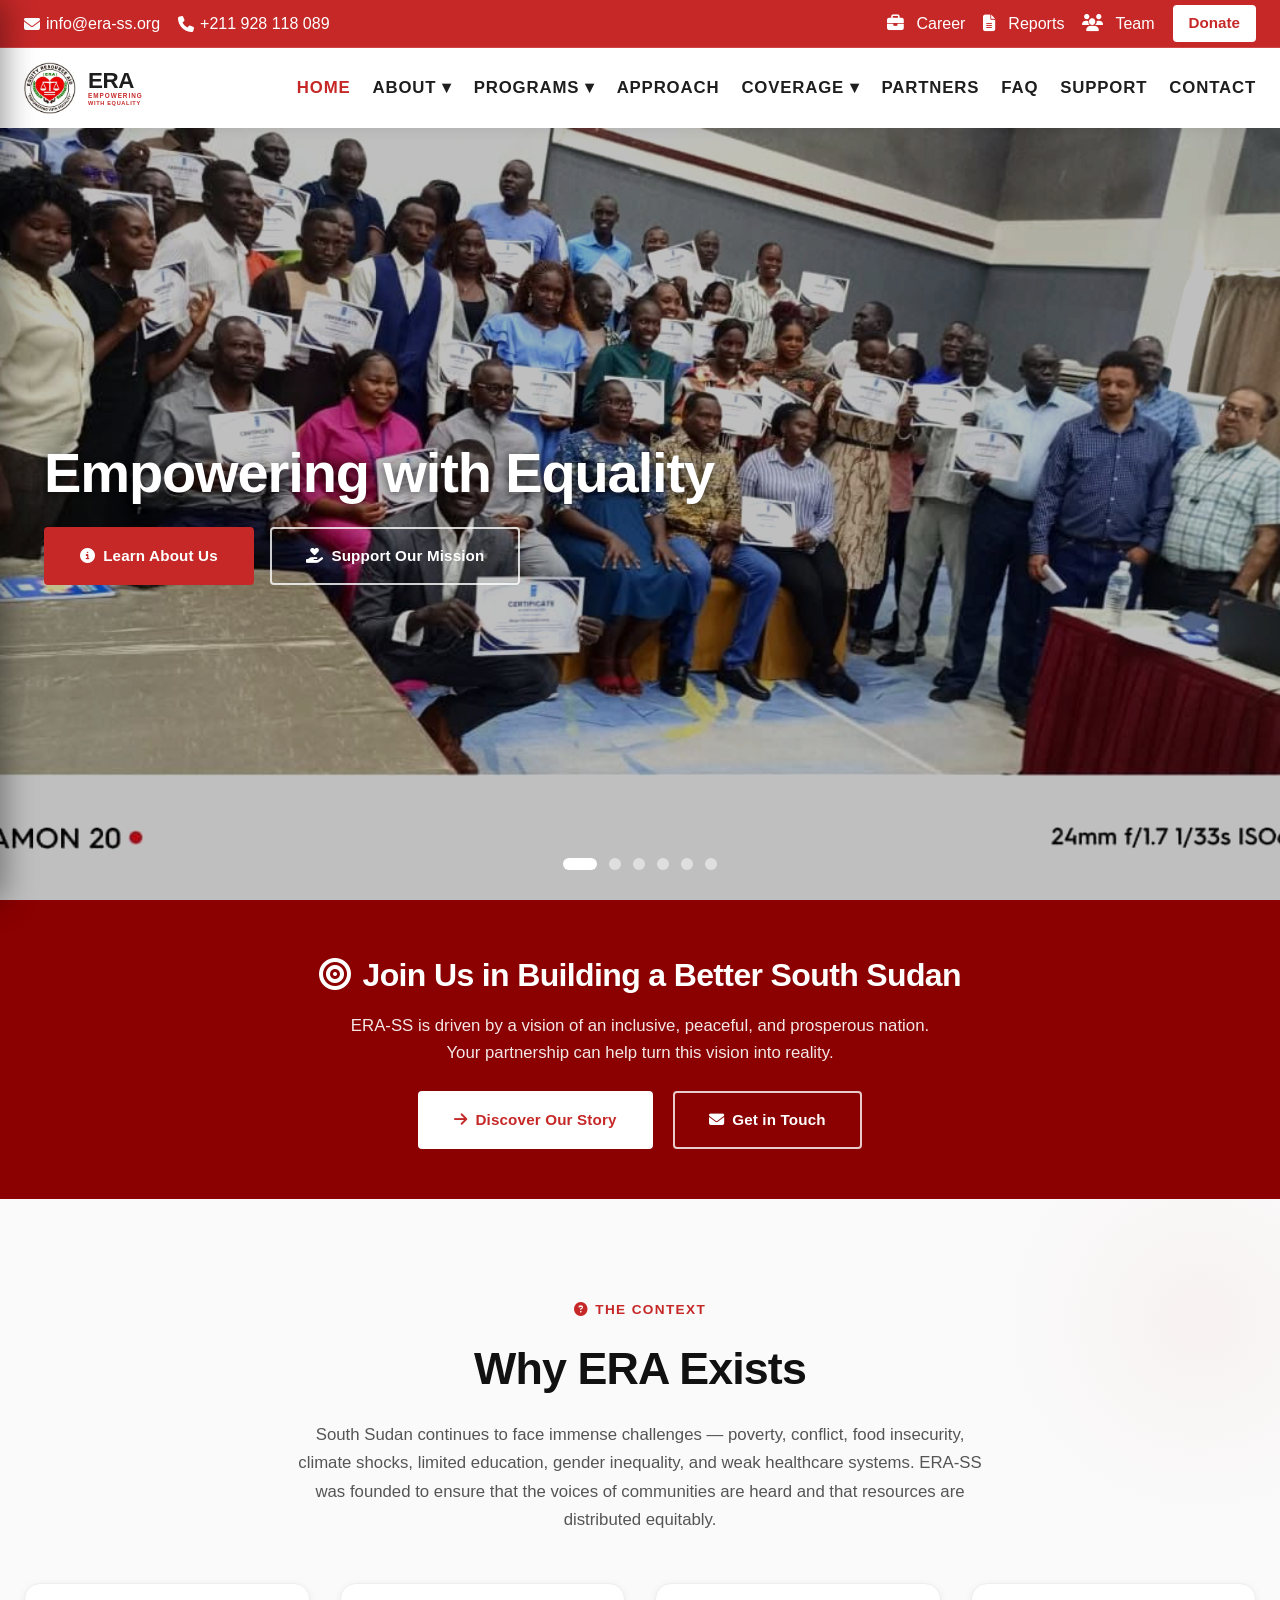
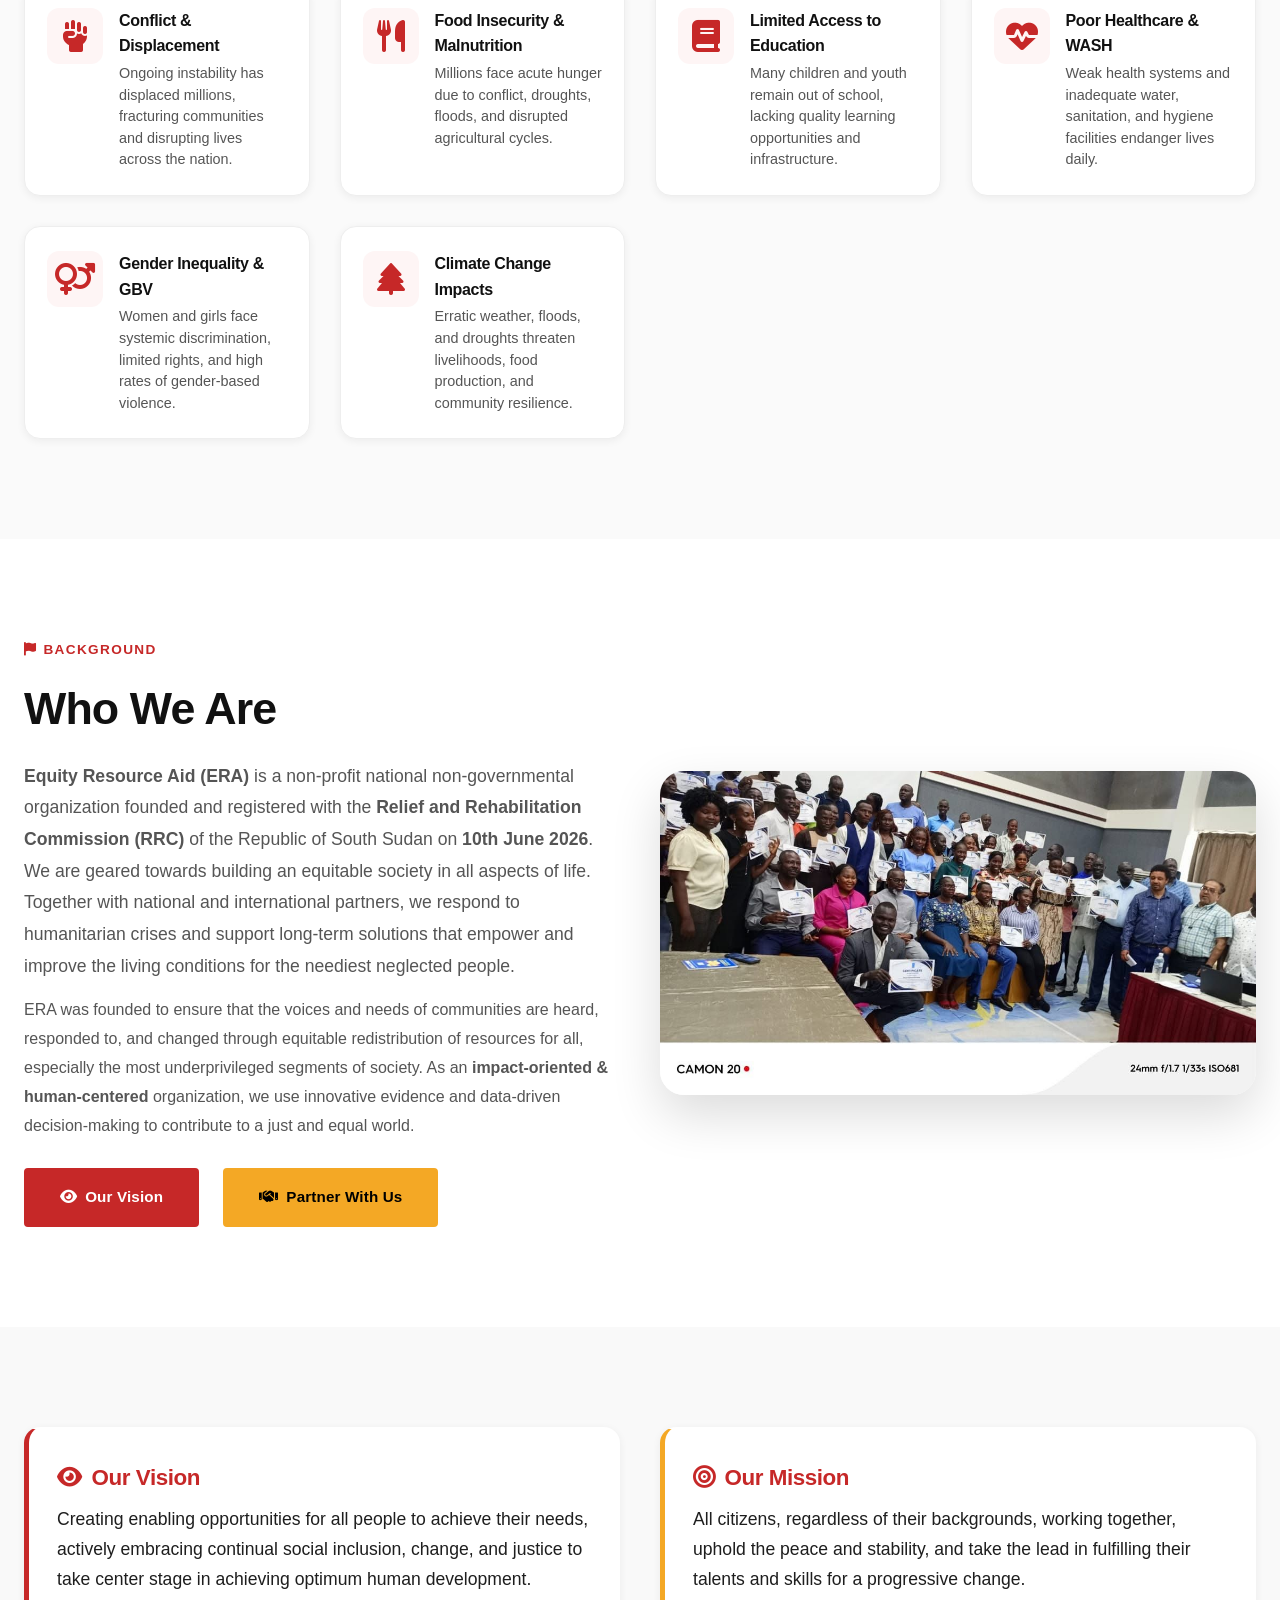
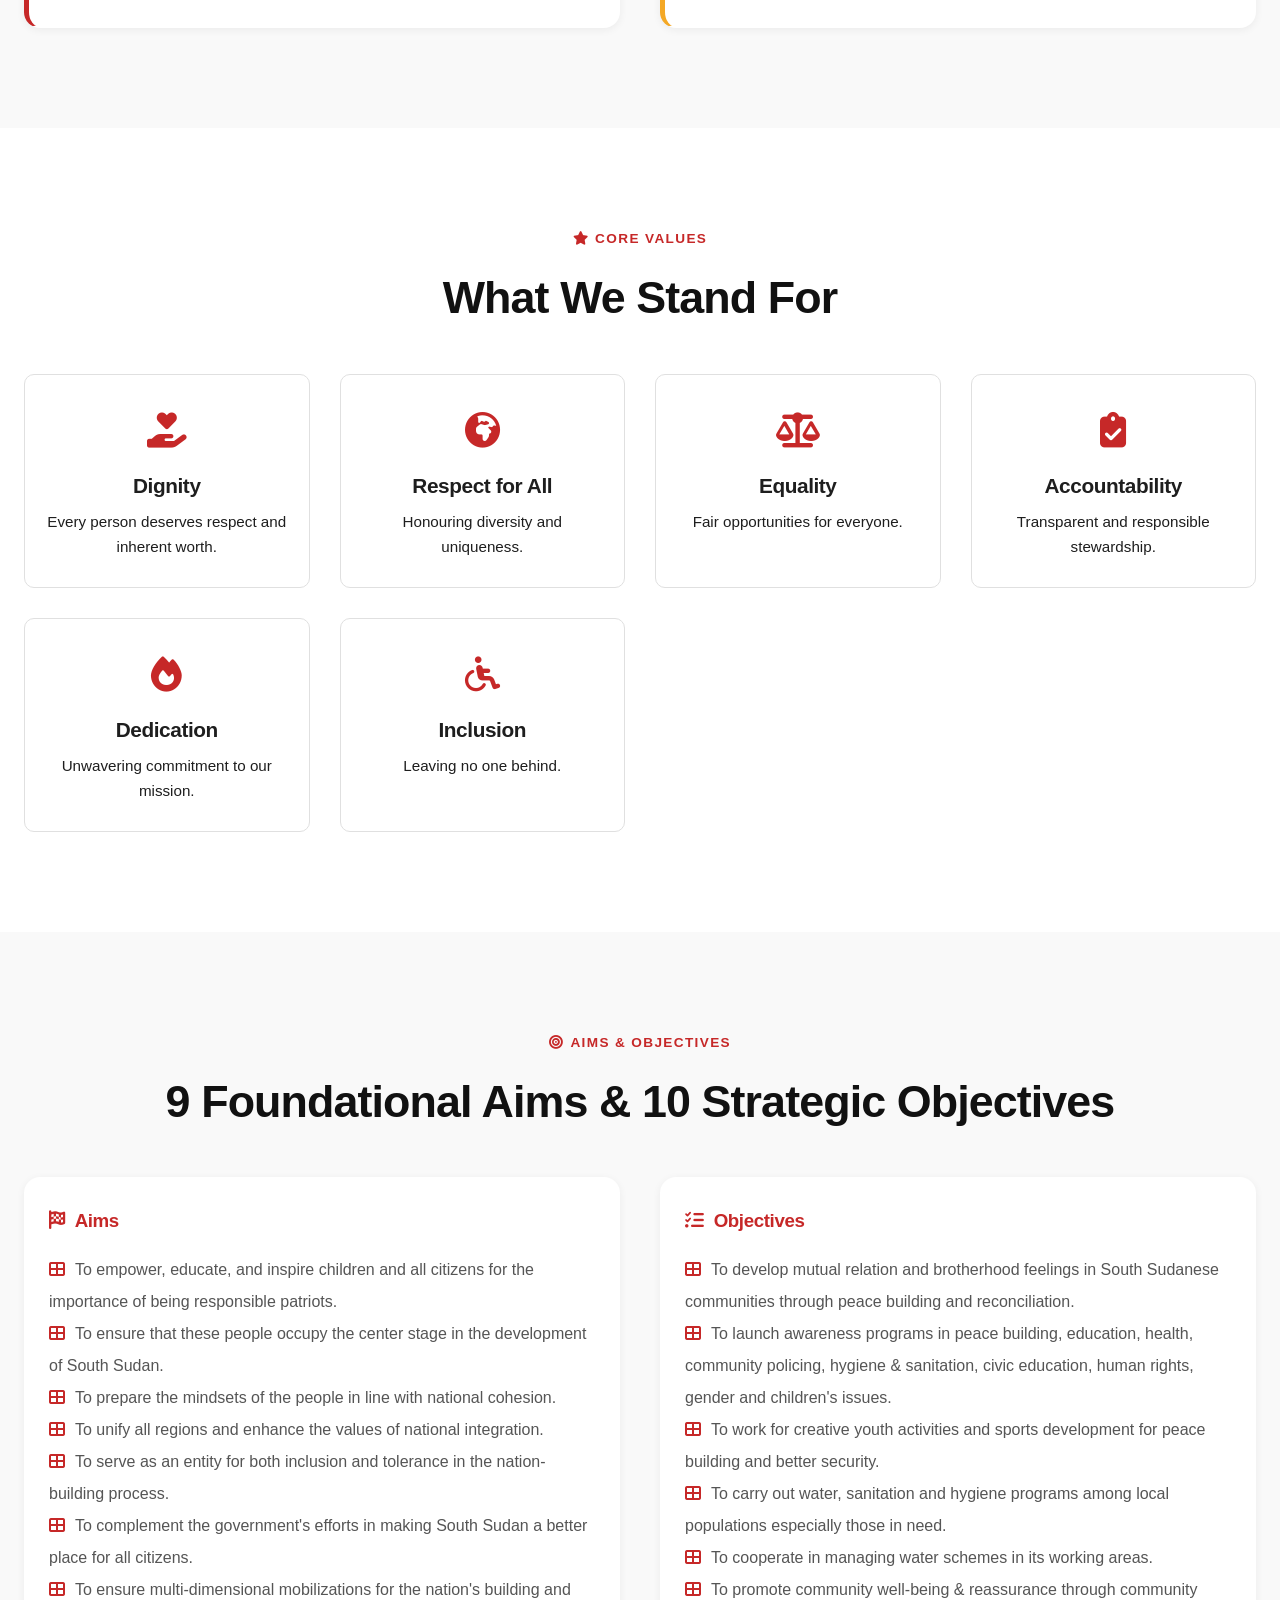
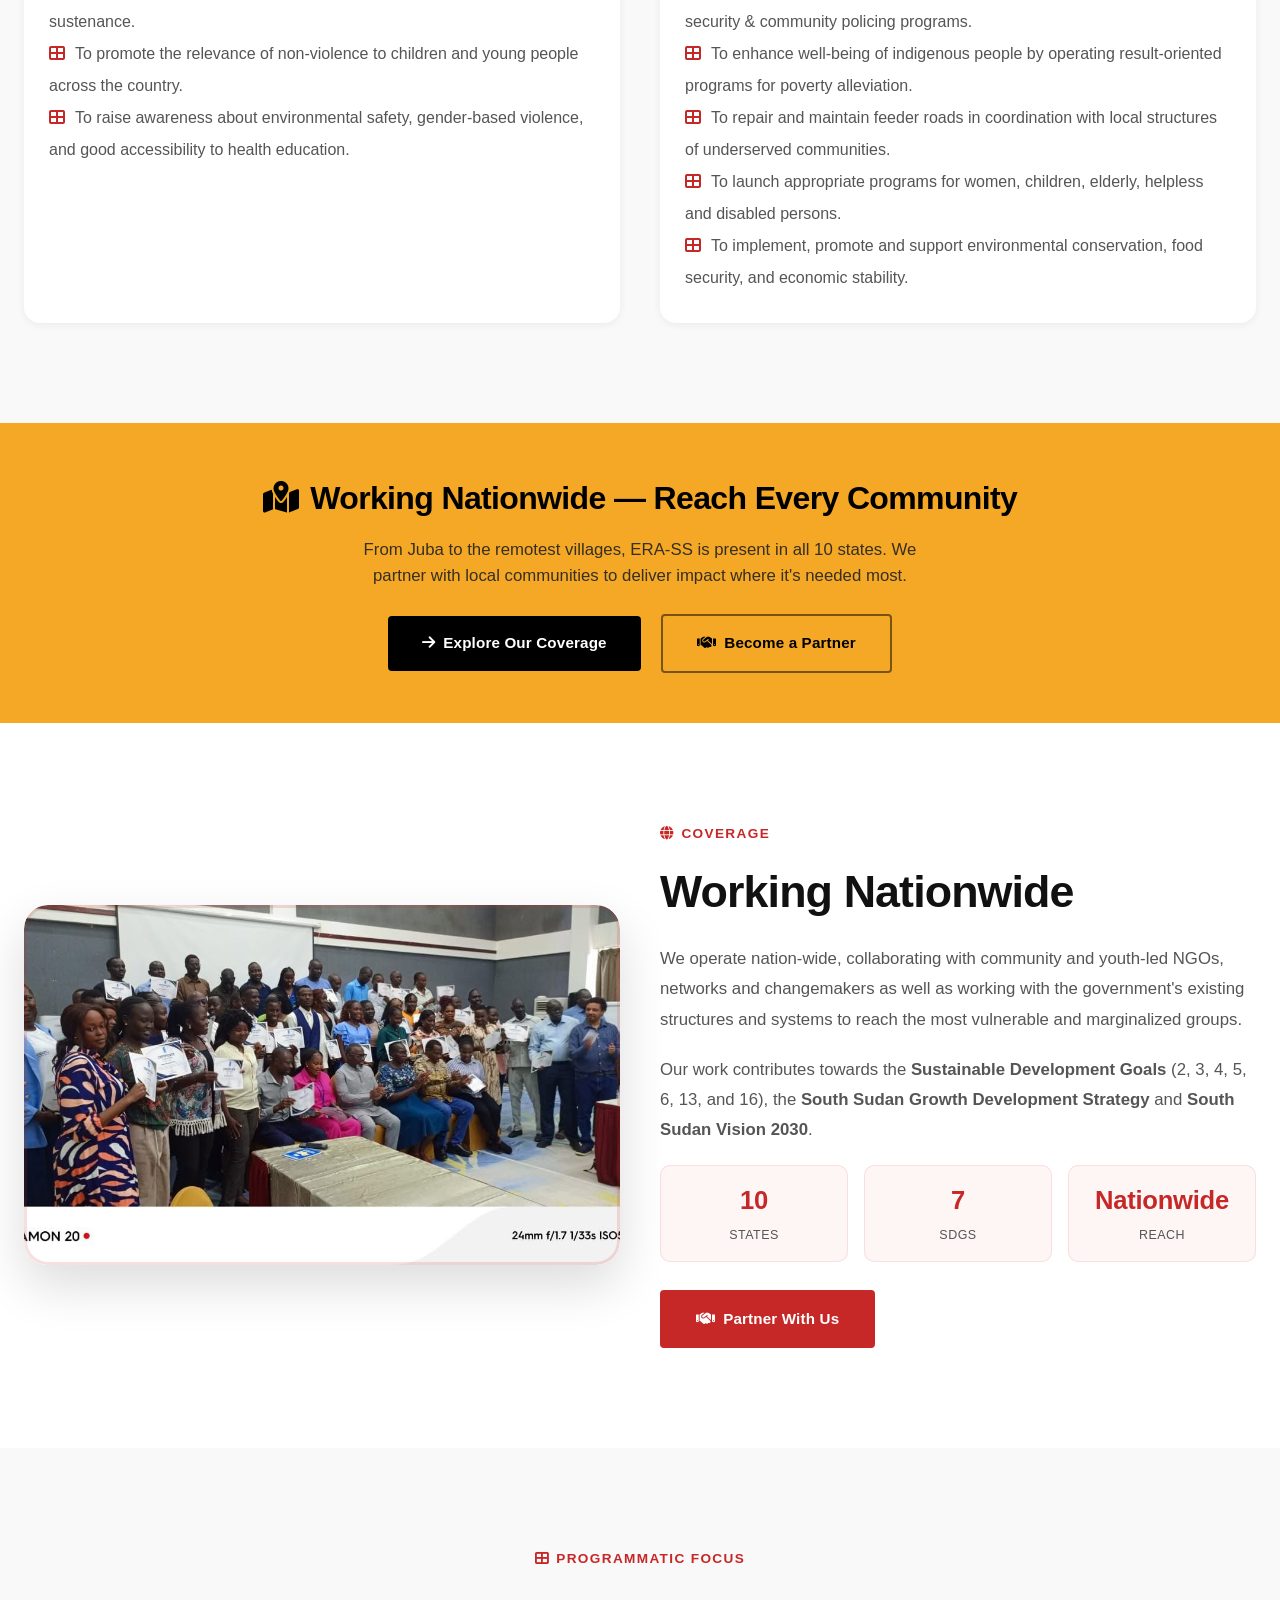
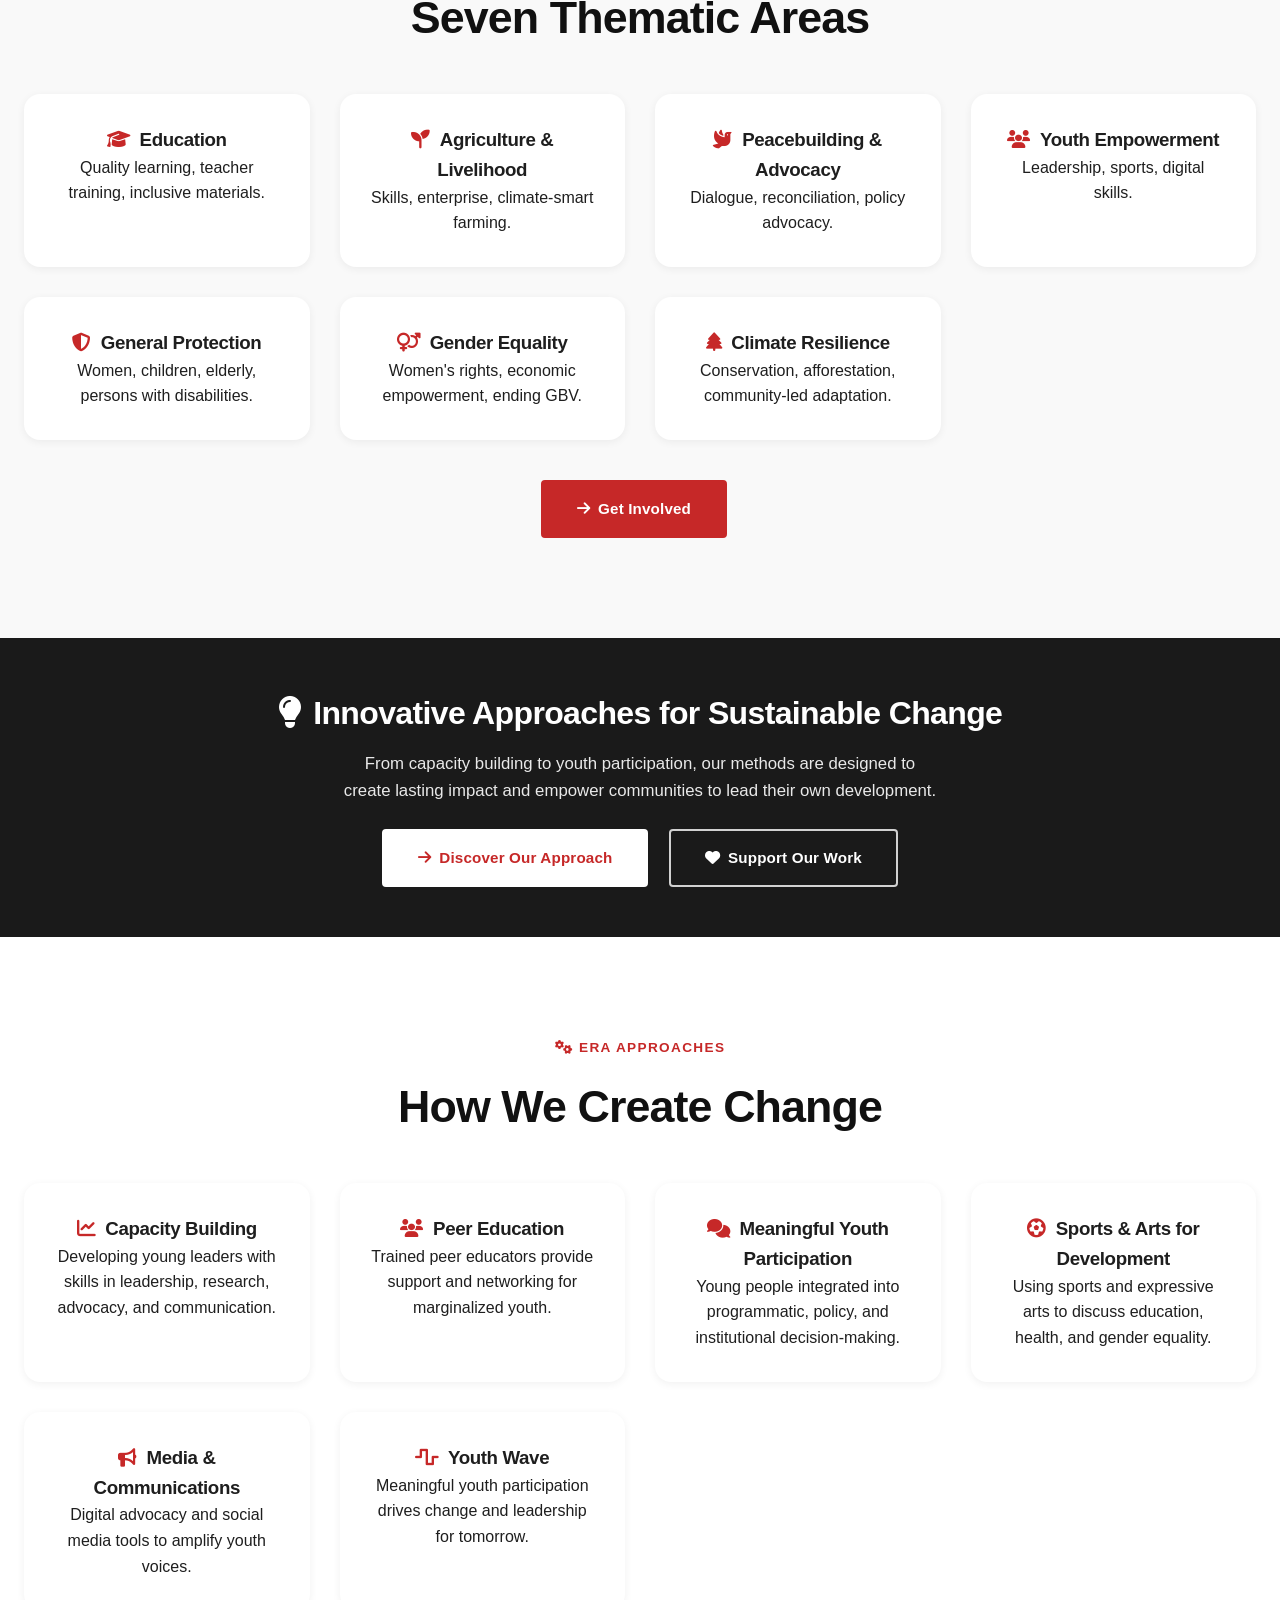
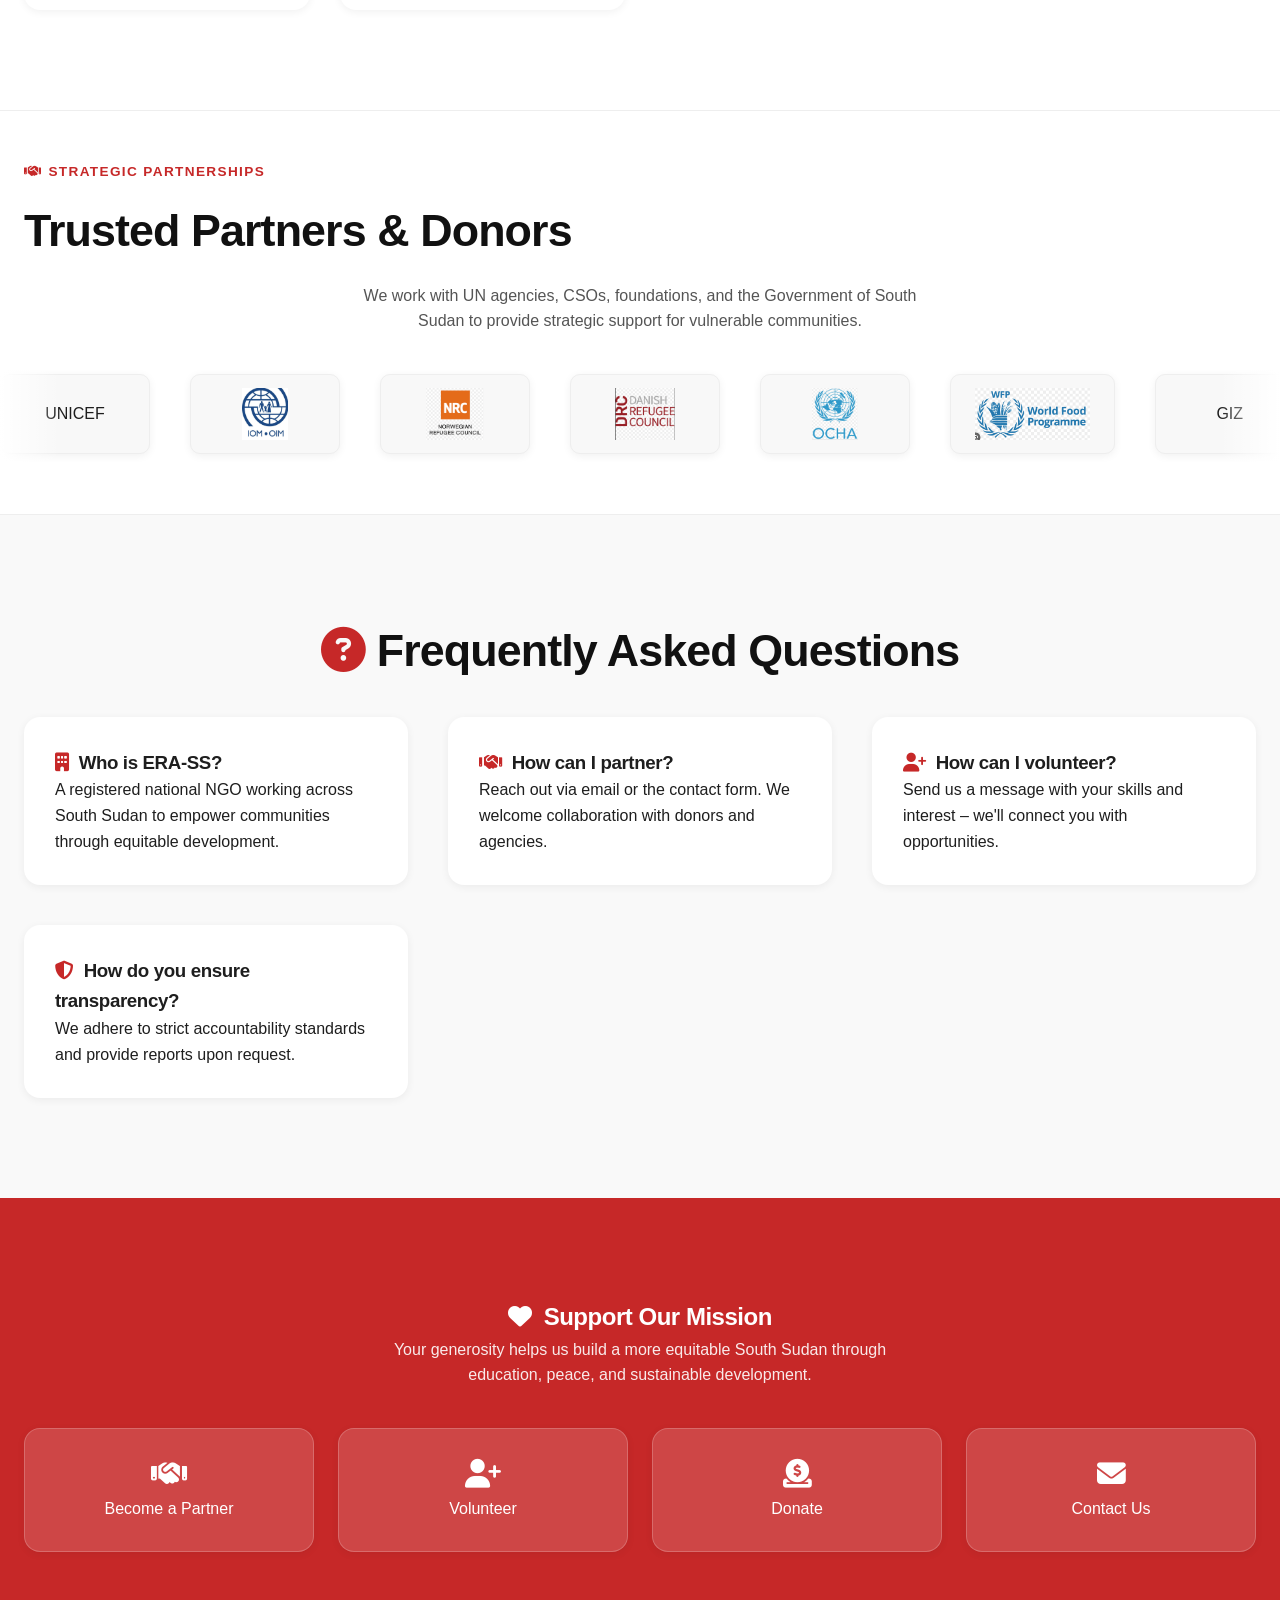
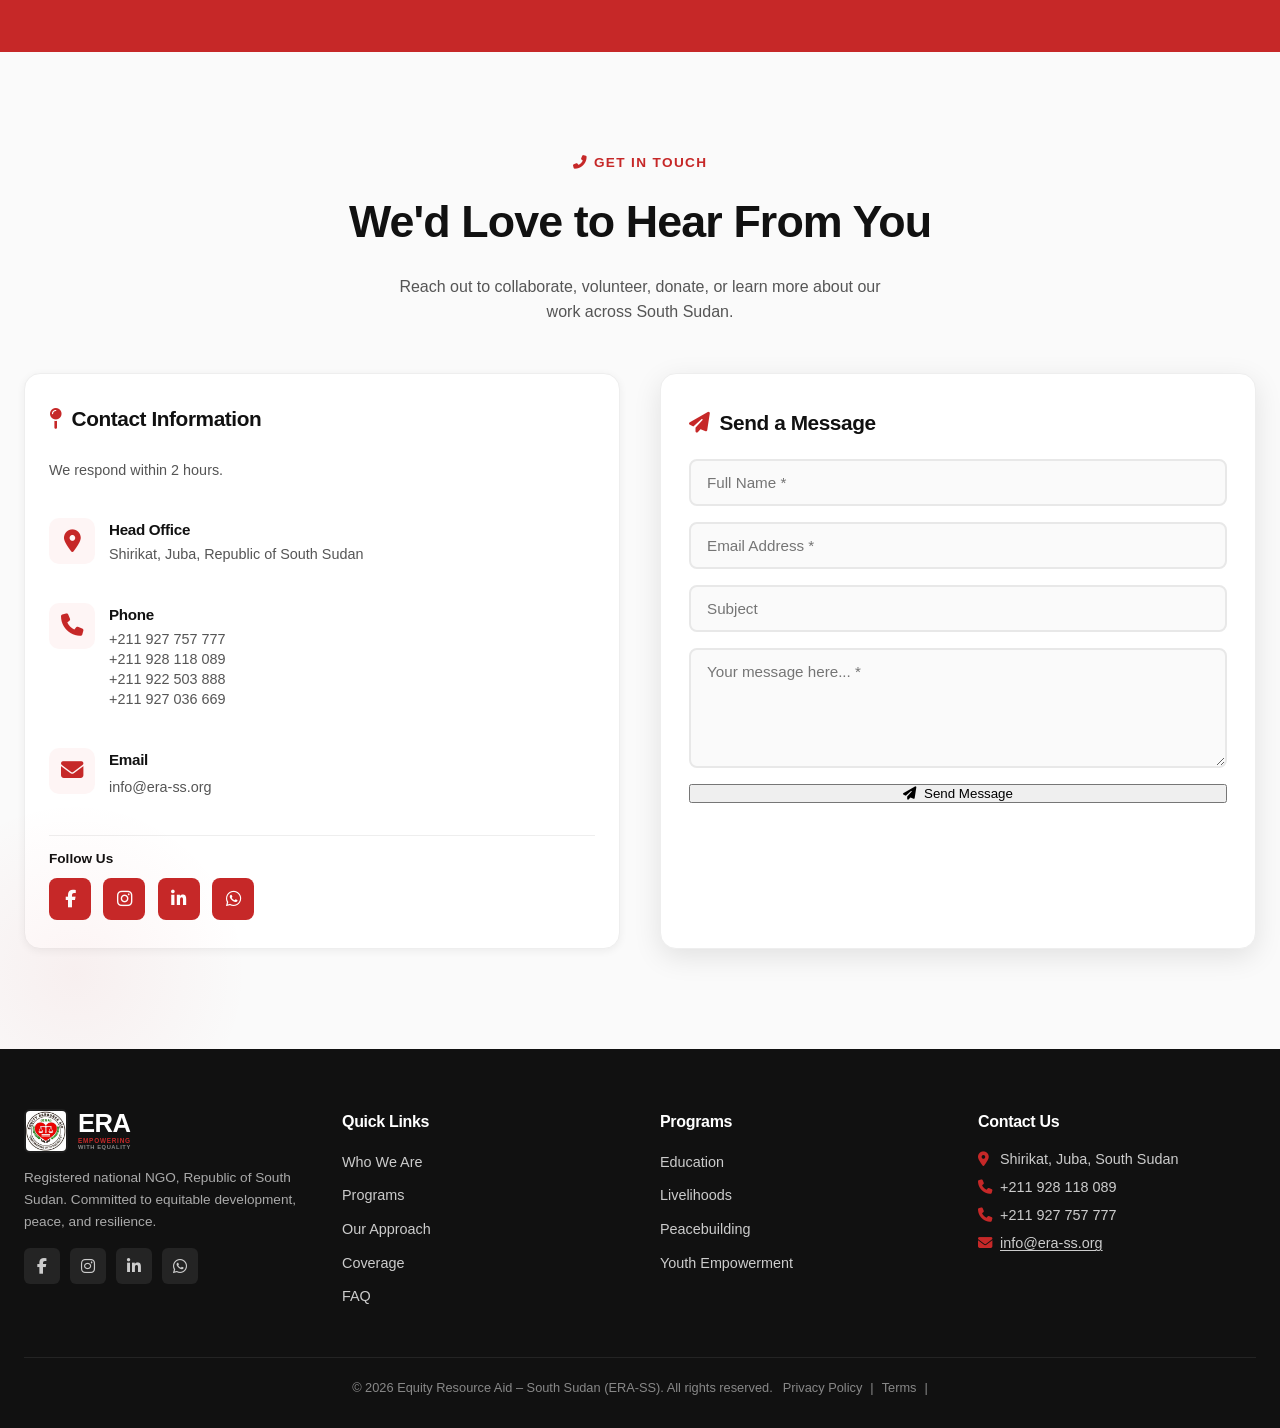
==== commit 65e1d7f1: "Update partner images in index.html" ====
--- a/index.html
+++ b/index.html
@@ -533,22 +533,22 @@
             <div class="partner-marquee-wrapper">
                 <div class="partner-track">
                     <!-- Set 1 -->
-                    <div class="partner-item"><img src="assets/partner1.png" alt="Partner 1" loading="lazy" onerror="this.style.display='none';this.parentElement.textContent='UNICEF'"></div>
+                    <div class="partner-item"><img src="assets/partner11.png" alt="Partner 1" loading="lazy" onerror="this.style.display='none';this.parentElement.textContent='UNICEF'"></div>
                     <div class="partner-item"><img src="assets/partner2.png" alt="Partner 2" loading="lazy" onerror="this.style.display='none';this.parentElement.textContent='UNHCR'"></div>
                     <div class="partner-item"><img src="assets/partner3.png" alt="Partner 3" loading="lazy" onerror="this.style.display='none';this.parentElement.textContent='WFP'"></div>
                     <div class="partner-item"><img src="assets/partner4.png" alt="Partner 4" loading="lazy" onerror="this.style.display='none';this.parentElement.textContent='UNDP'"></div>
                     <div class="partner-item"><img src="assets/partner5.png" alt="Partner 5" loading="lazy" onerror="this.style.display='none';this.parentElement.textContent='WHO'"></div>
                     <div class="partner-item"><img src="assets/partner6.png" alt="Partner 6" loading="lazy" onerror="this.style.display='none';this.parentElement.textContent='UNFPA'"></div>
-                    <div class="partner-item"><img src="assets/partner7.png" alt="Partner 7" loading="lazy" onerror="this.style.display='none';this.parentElement.textContent='GIZ'"></div>
+                    <div class="partner-item"><img src="assets/partner10.png" alt="Partner 7" loading="lazy" onerror="this.style.display='none';this.parentElement.textContent='GIZ'"></div>
                     <div class="partner-item"><img src="assets/partner8.png" alt="Partner 8" loading="lazy" onerror="this.style.display='none';this.parentElement.textContent='USAID'"></div>
                     <!-- Duplicate set for seamless loop -->
-                    <div class="partner-item"><img src="assets/partner1.png" alt="Partner 1" loading="lazy" onerror="this.style.display='none';this.parentElement.textContent='UNICEF'"></div>
+                    <div class="partner-item"><img src="assets/partner11.png" alt="Partner 1" loading="lazy" onerror="this.style.display='none';this.parentElement.textContent='UNICEF'"></div>
                     <div class="partner-item"><img src="assets/partner2.png" alt="Partner 2" loading="lazy" onerror="this.style.display='none';this.parentElement.textContent='UNHCR'"></div>
                     <div class="partner-item"><img src="assets/partner3.png" alt="Partner 3" loading="lazy" onerror="this.style.display='none';this.parentElement.textContent='WFP'"></div>
                     <div class="partner-item"><img src="assets/partner4.png" alt="Partner 4" loading="lazy" onerror="this.style.display='none';this.parentElement.textContent='UNDP'"></div>
                     <div class="partner-item"><img src="assets/partner5.png" alt="Partner 5" loading="lazy" onerror="this.style.display='none';this.parentElement.textContent='WHO'"></div>
                     <div class="partner-item"><img src="assets/partner6.png" alt="Partner 6" loading="lazy" onerror="this.style.display='none';this.parentElement.textContent='UNFPA'"></div>
-                    <div class="partner-item"><img src="assets/partner7.png" alt="Partner 7" loading="lazy" onerror="this.style.display='none';this.parentElement.textContent='GIZ'"></div>
+                    <div class="partner-item"><img src="assets/partner10.png" alt="Partner 7" loading="lazy" onerror="this.style.display='none';this.parentElement.textContent='GIZ'"></div>
                     <div class="partner-item"><img src="assets/partner8.png" alt="Partner 8" loading="lazy" onerror="this.style.display='none';this.parentElement.textContent='USAID'"></div>
                 </div>
             </div>
--- a/style.css
+++ b/style.css
@@ -1972,3 +1972,63 @@
     padding: 16px 14px;
   }
 }
+
+
+/* ============================================================
+   FORCE LOGO SUBTEXT VISIBLE ON WHITE NAVBAR - FIX FOR HOMEPAGE
+   ============================================================ */
+
+/* Force subtext to be visible in default navbar state */
+.navbar .logo-sub,
+.navbar .logo-sub-line2 {
+  color: var(--era-primary) !important;
+}
+
+/* Also ensure scrolled state matches */
+.navbar.scrolled .logo-sub,
+.navbar.scrolled .logo-sub-line2 {
+  color: var(--era-primary) !important;
+}
+
+/* Reduce ERA size */
+.navbar .logo-text {
+  font-size: 1.4rem !important;
+}
+.navbar.scrolled .logo-text {
+  color: var(--text-dark) !important;
+}
+
+/* Keep subtext sizes consistent */
+.navbar .logo-sub {
+  font-size: 0.4rem !important;
+  letter-spacing: 0.12em;
+}
+.navbar .logo-sub-line2 {
+  font-size: 0.35rem !important;
+  letter-spacing: 0.1em;
+}
+
+/* Mobile responsive */
+@media (max-width: 768px) {
+  .navbar .logo-text {
+    font-size: 1.2rem !important;
+  }
+  .navbar .logo-sub {
+    font-size: 0.35rem !important;
+  }
+  .navbar .logo-sub-line2 {
+    font-size: 0.3rem !important;
+  }
+}
+@media (max-width: 520px) {
+  .navbar .logo-text {
+    font-size: 1rem !important;
+  }
+  .navbar .logo-sub {
+    font-size: 0.3rem !important;
+  }
+  .navbar .logo-sub-line2 {
+    font-size: 0.26rem !important;
+  }
+}
+
